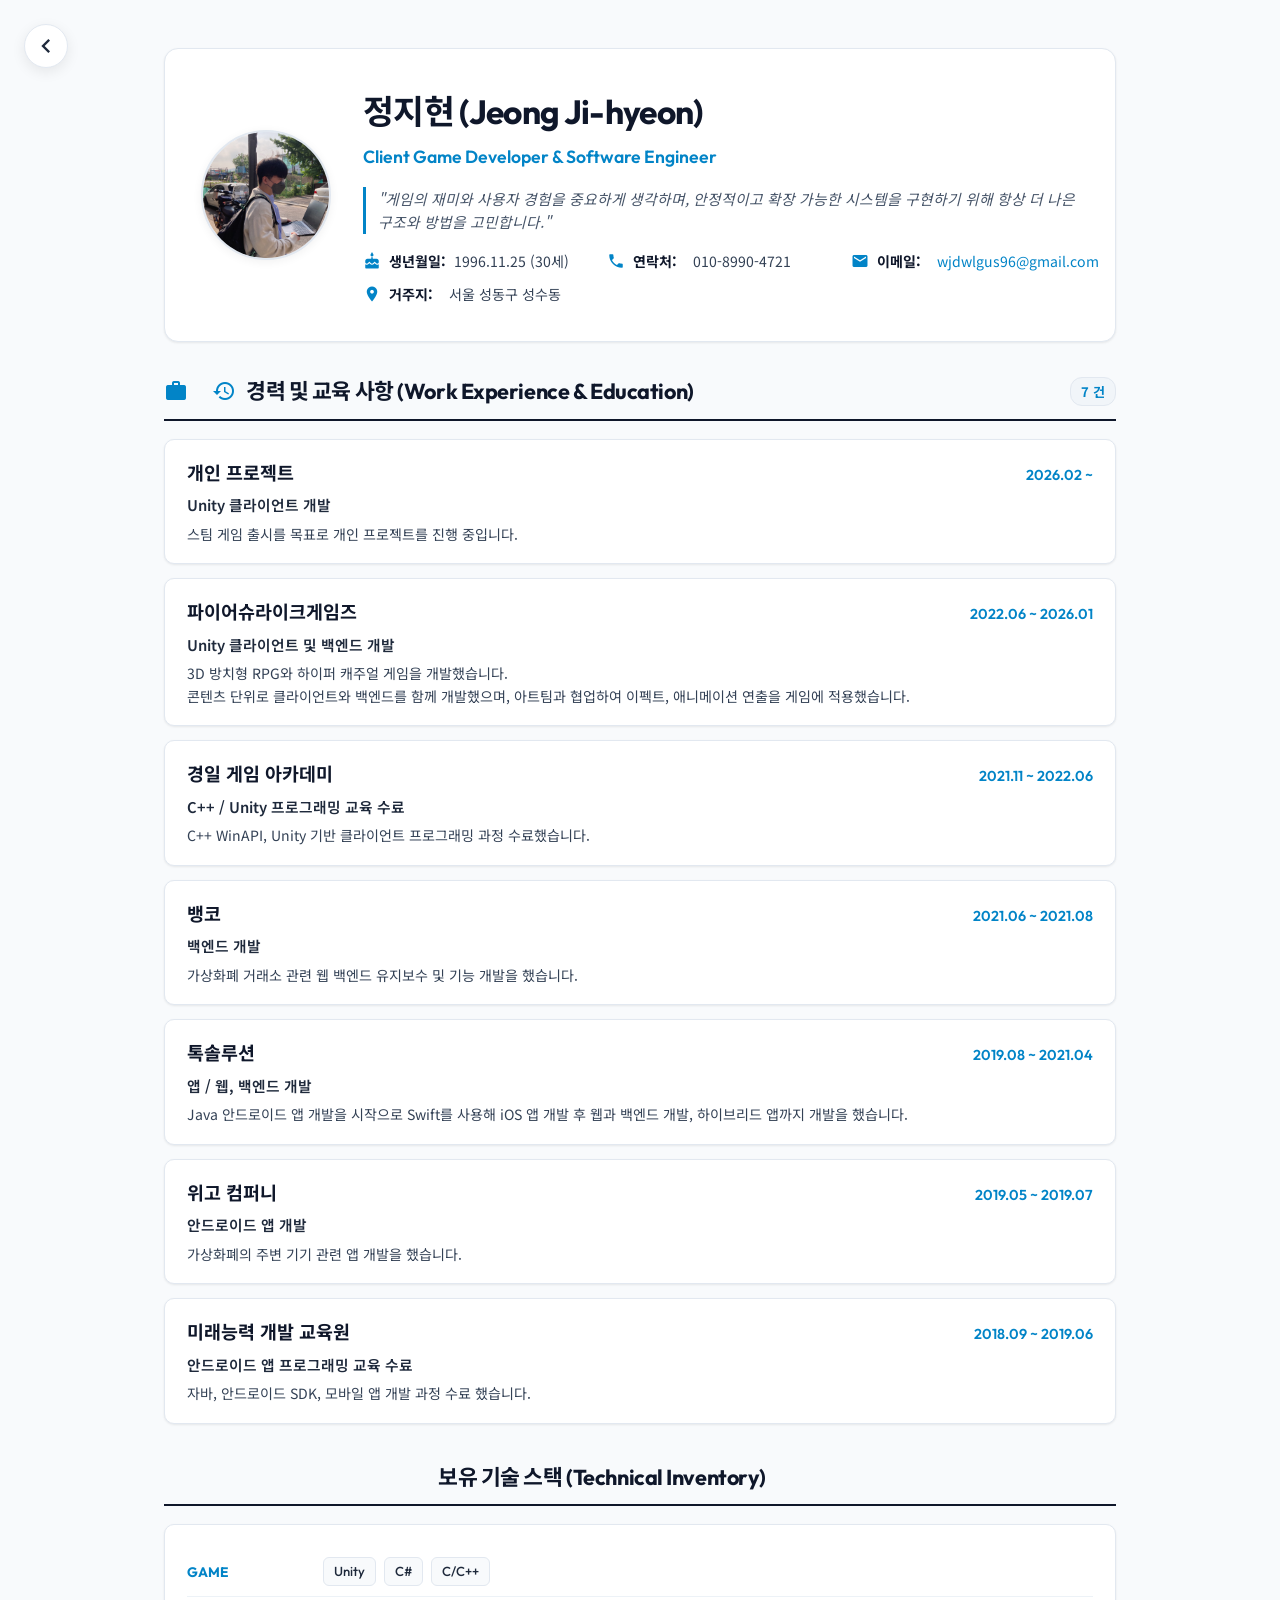
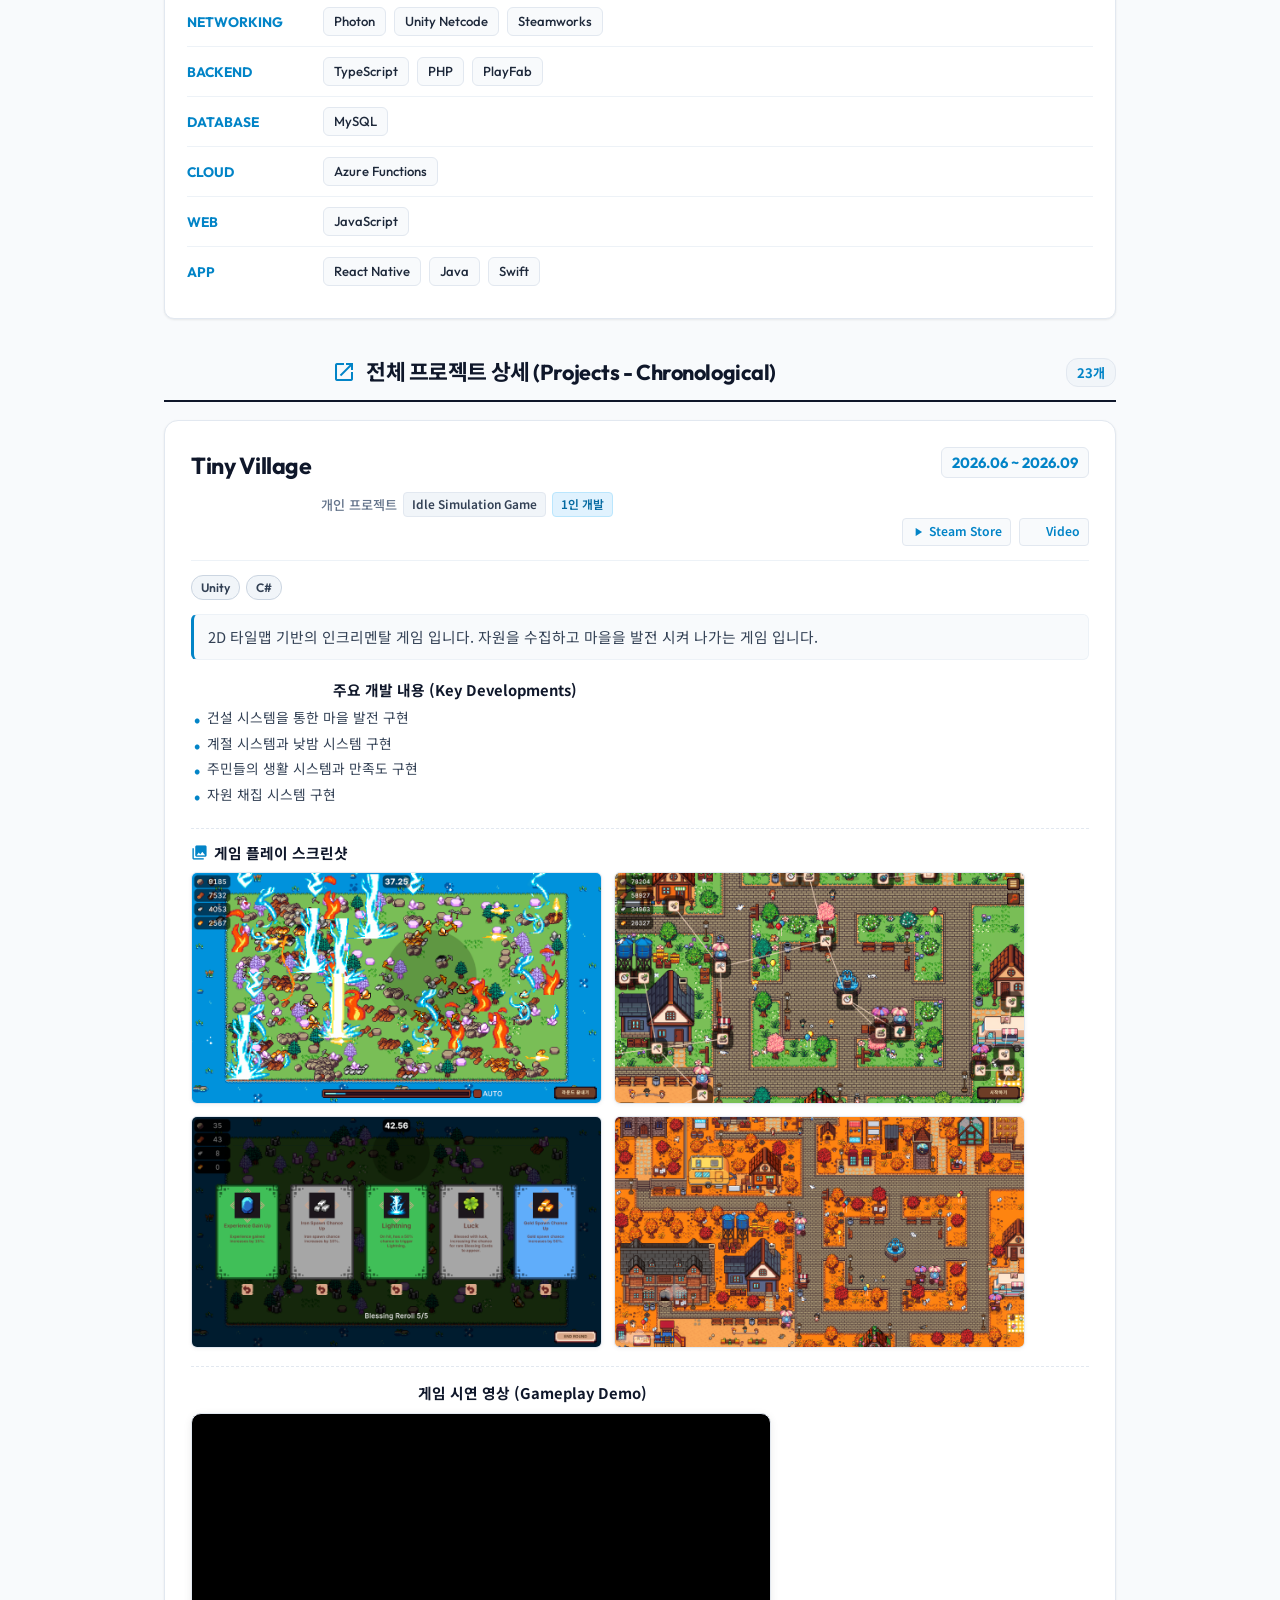
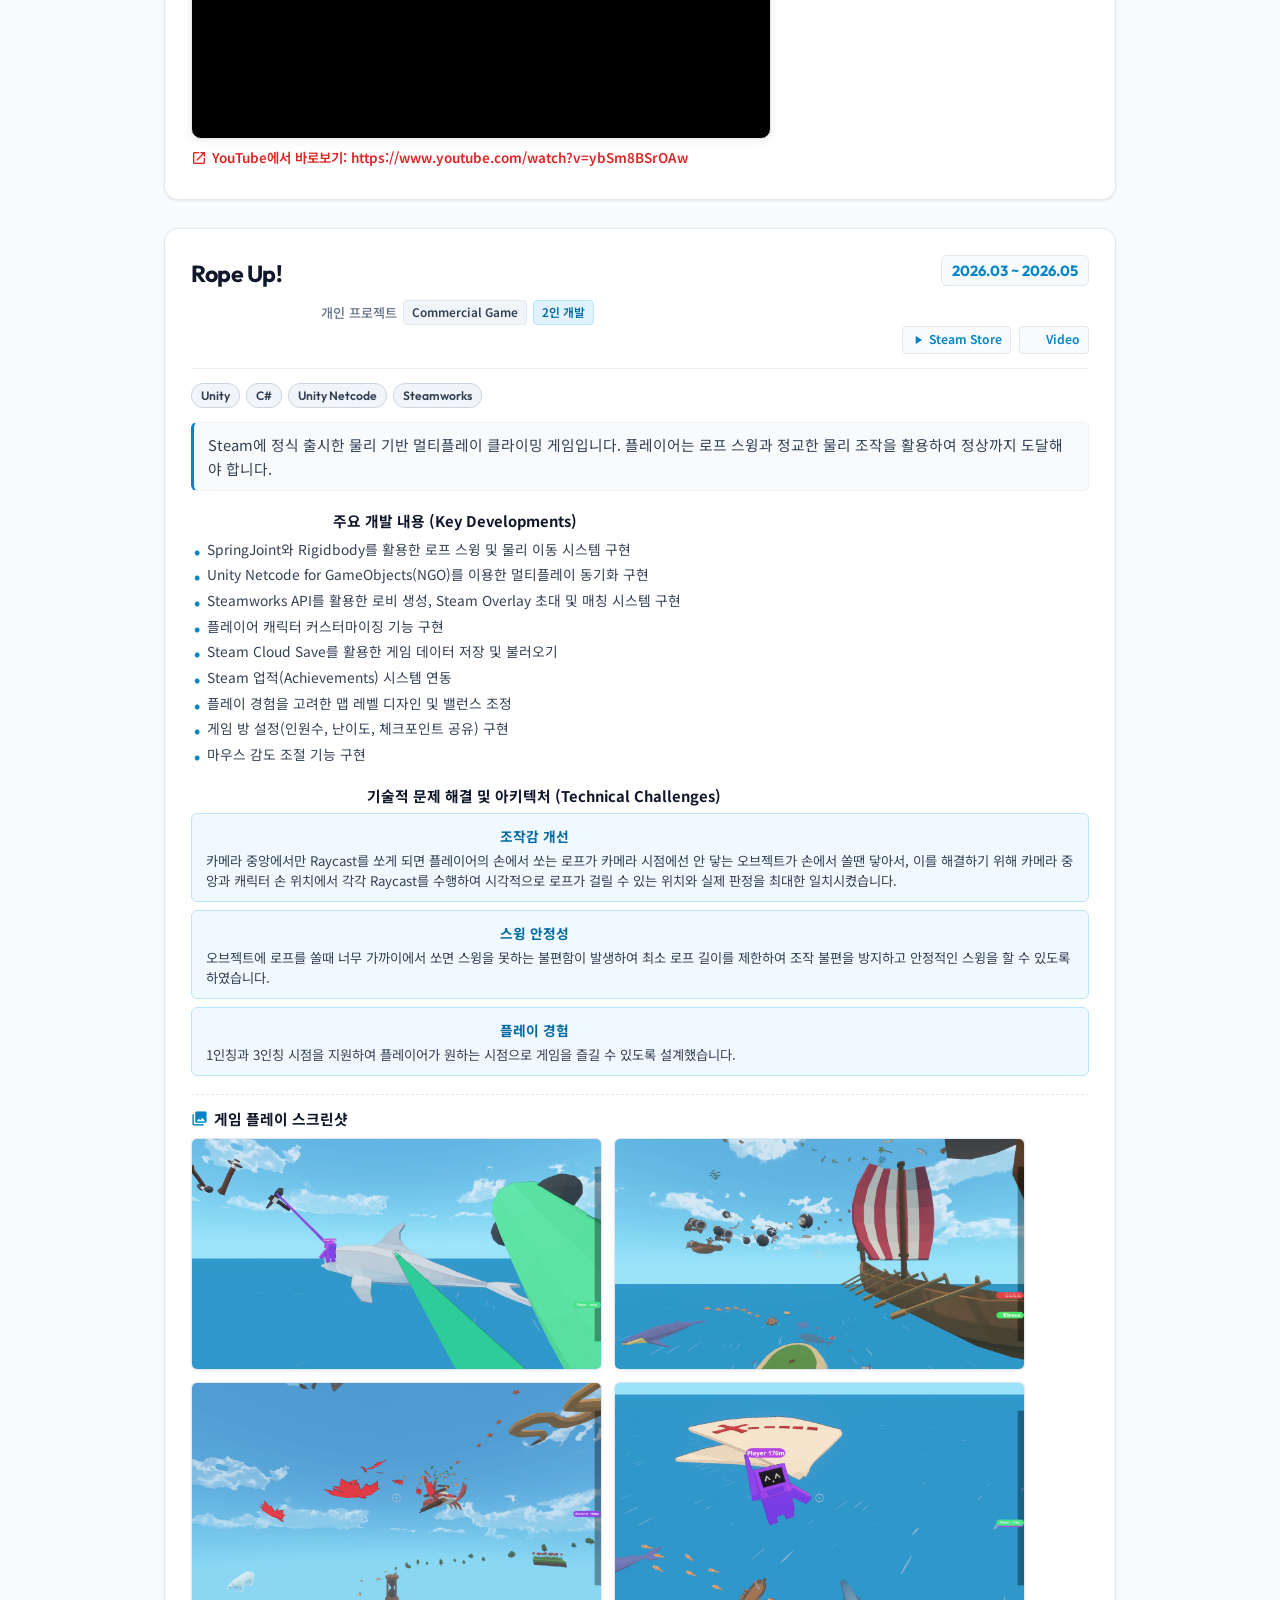
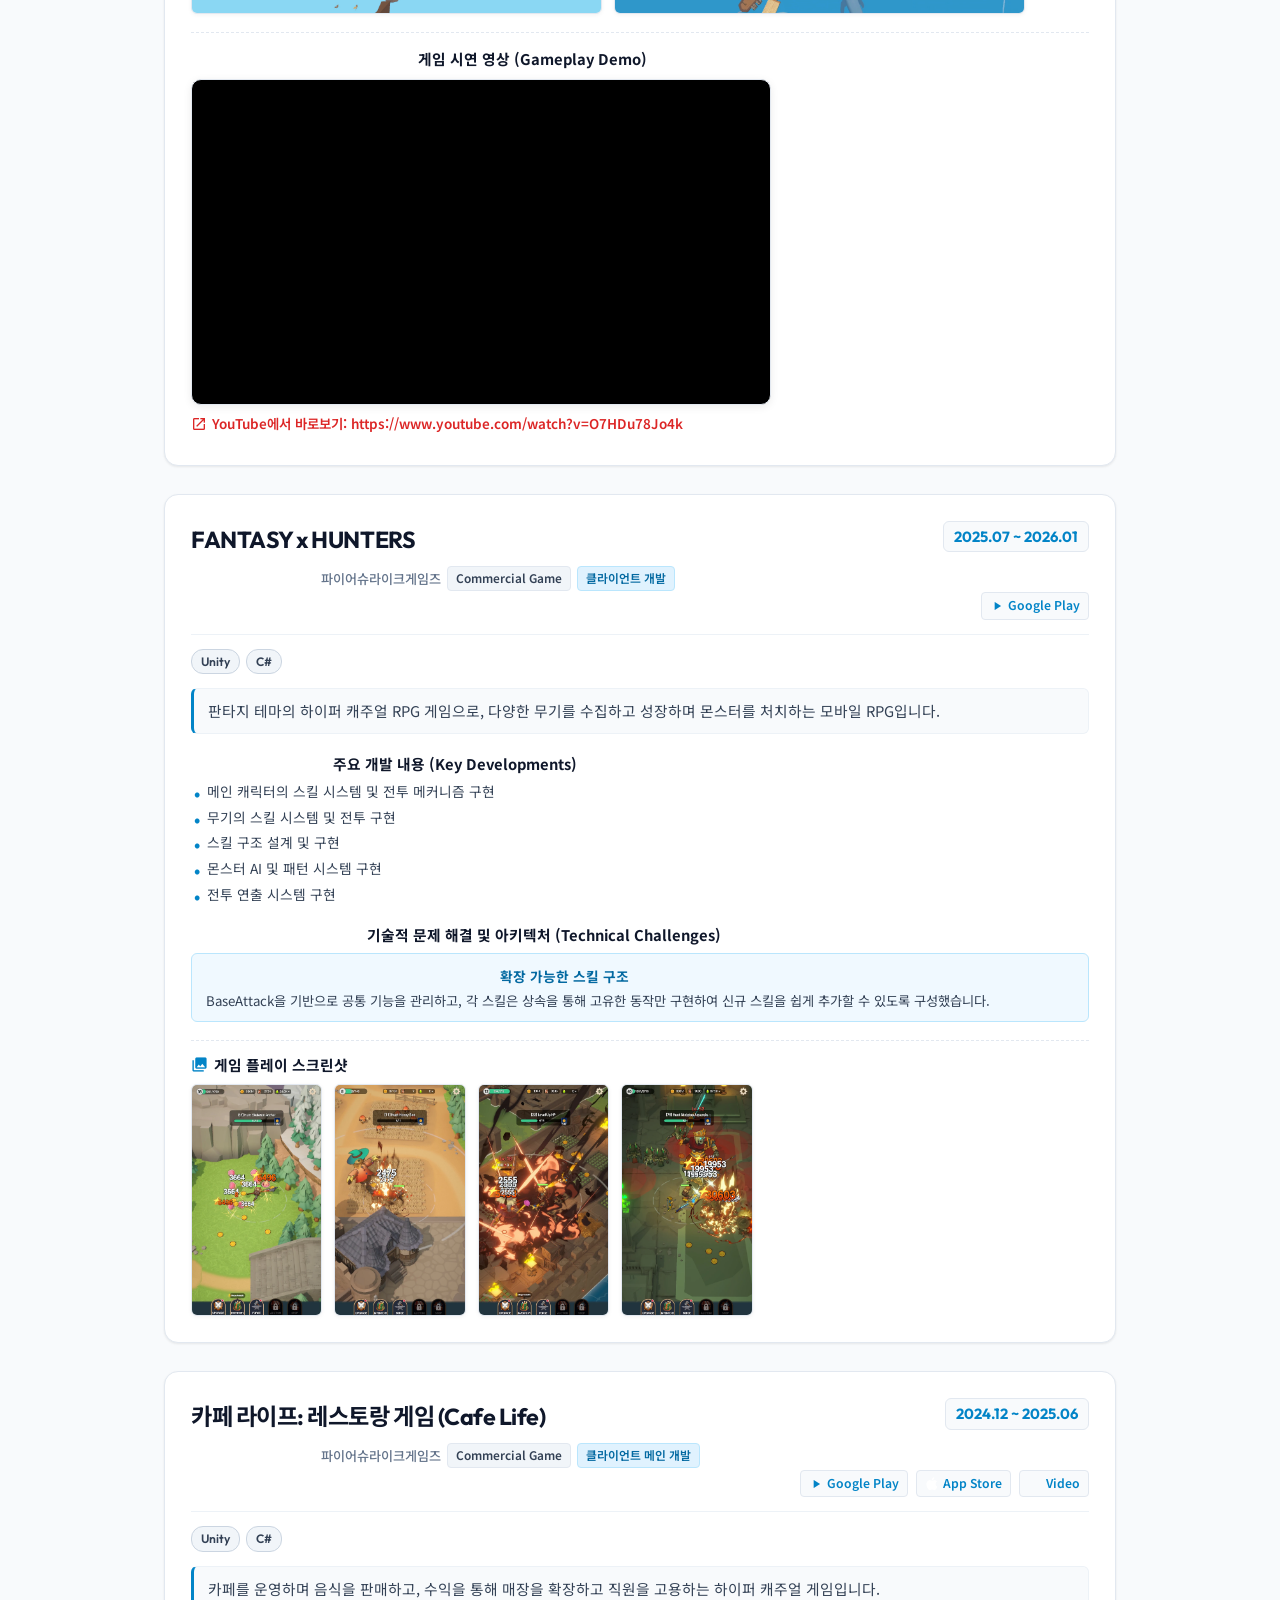
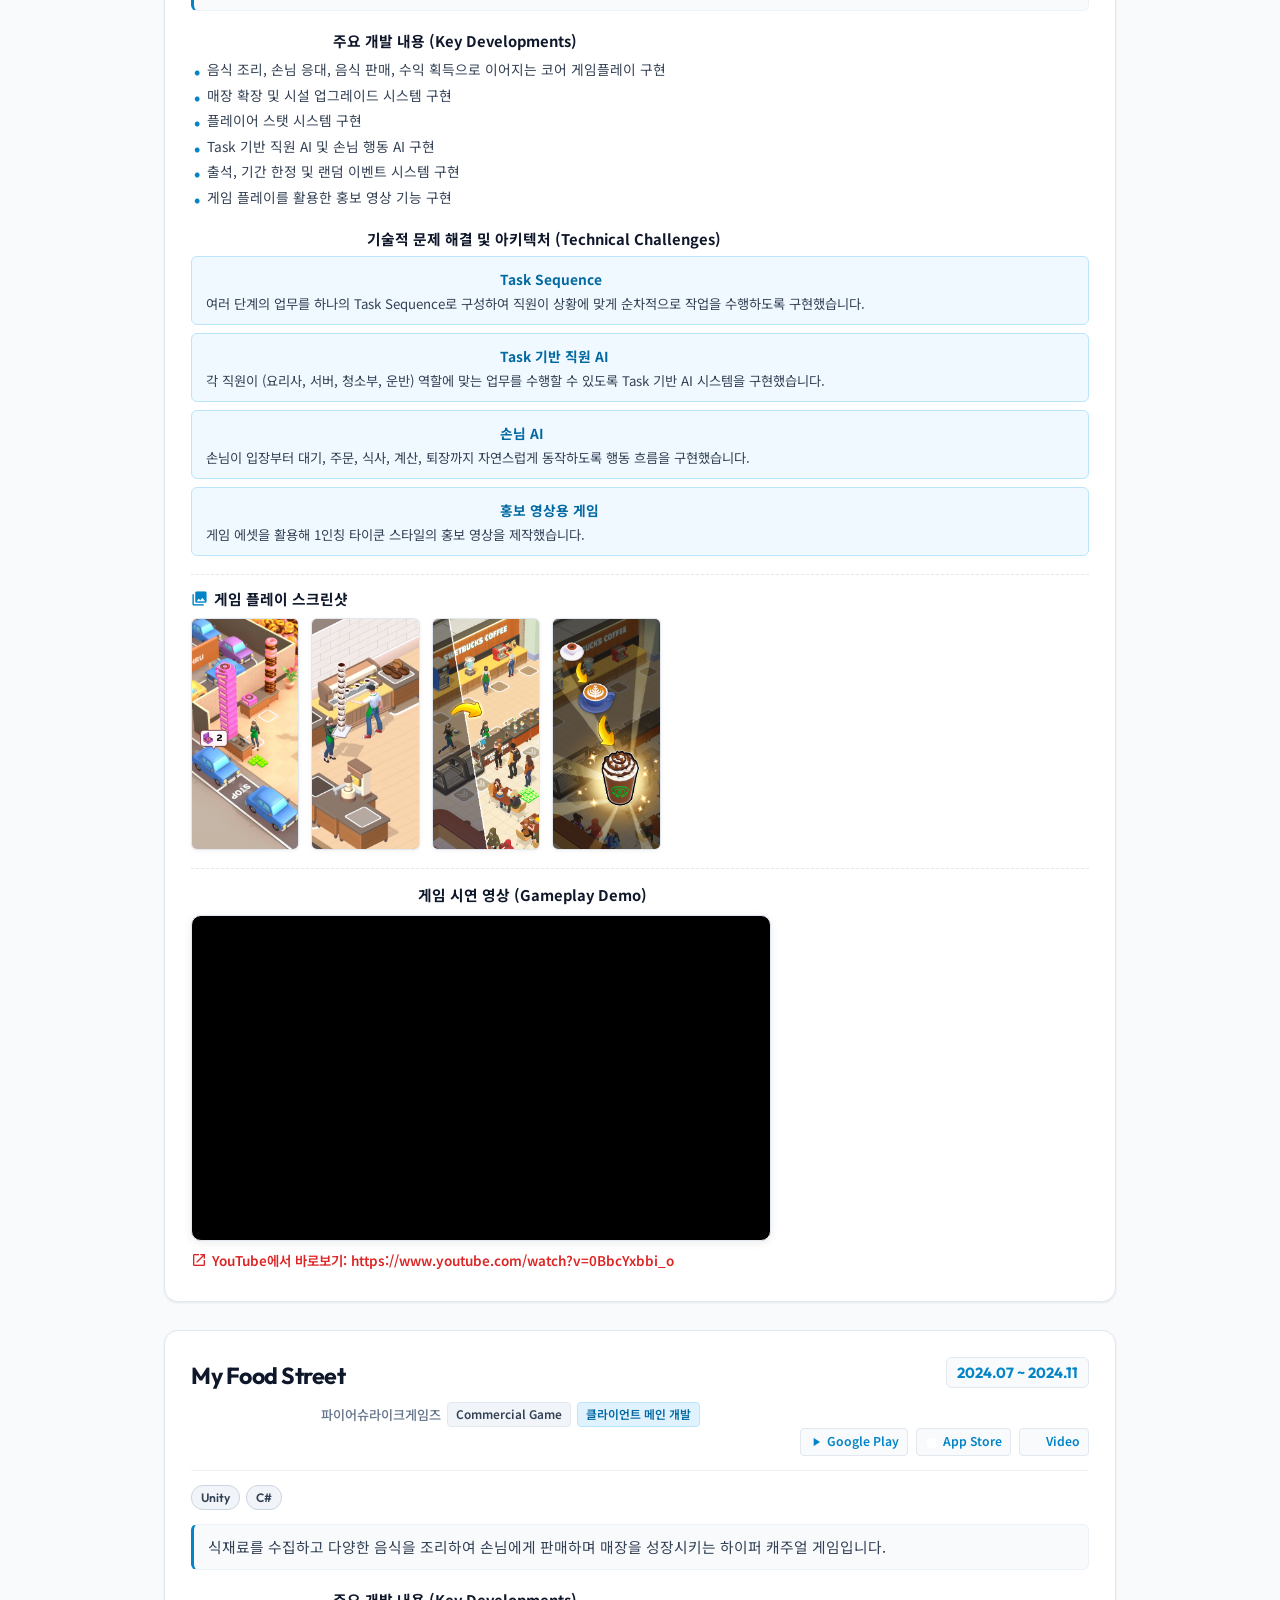
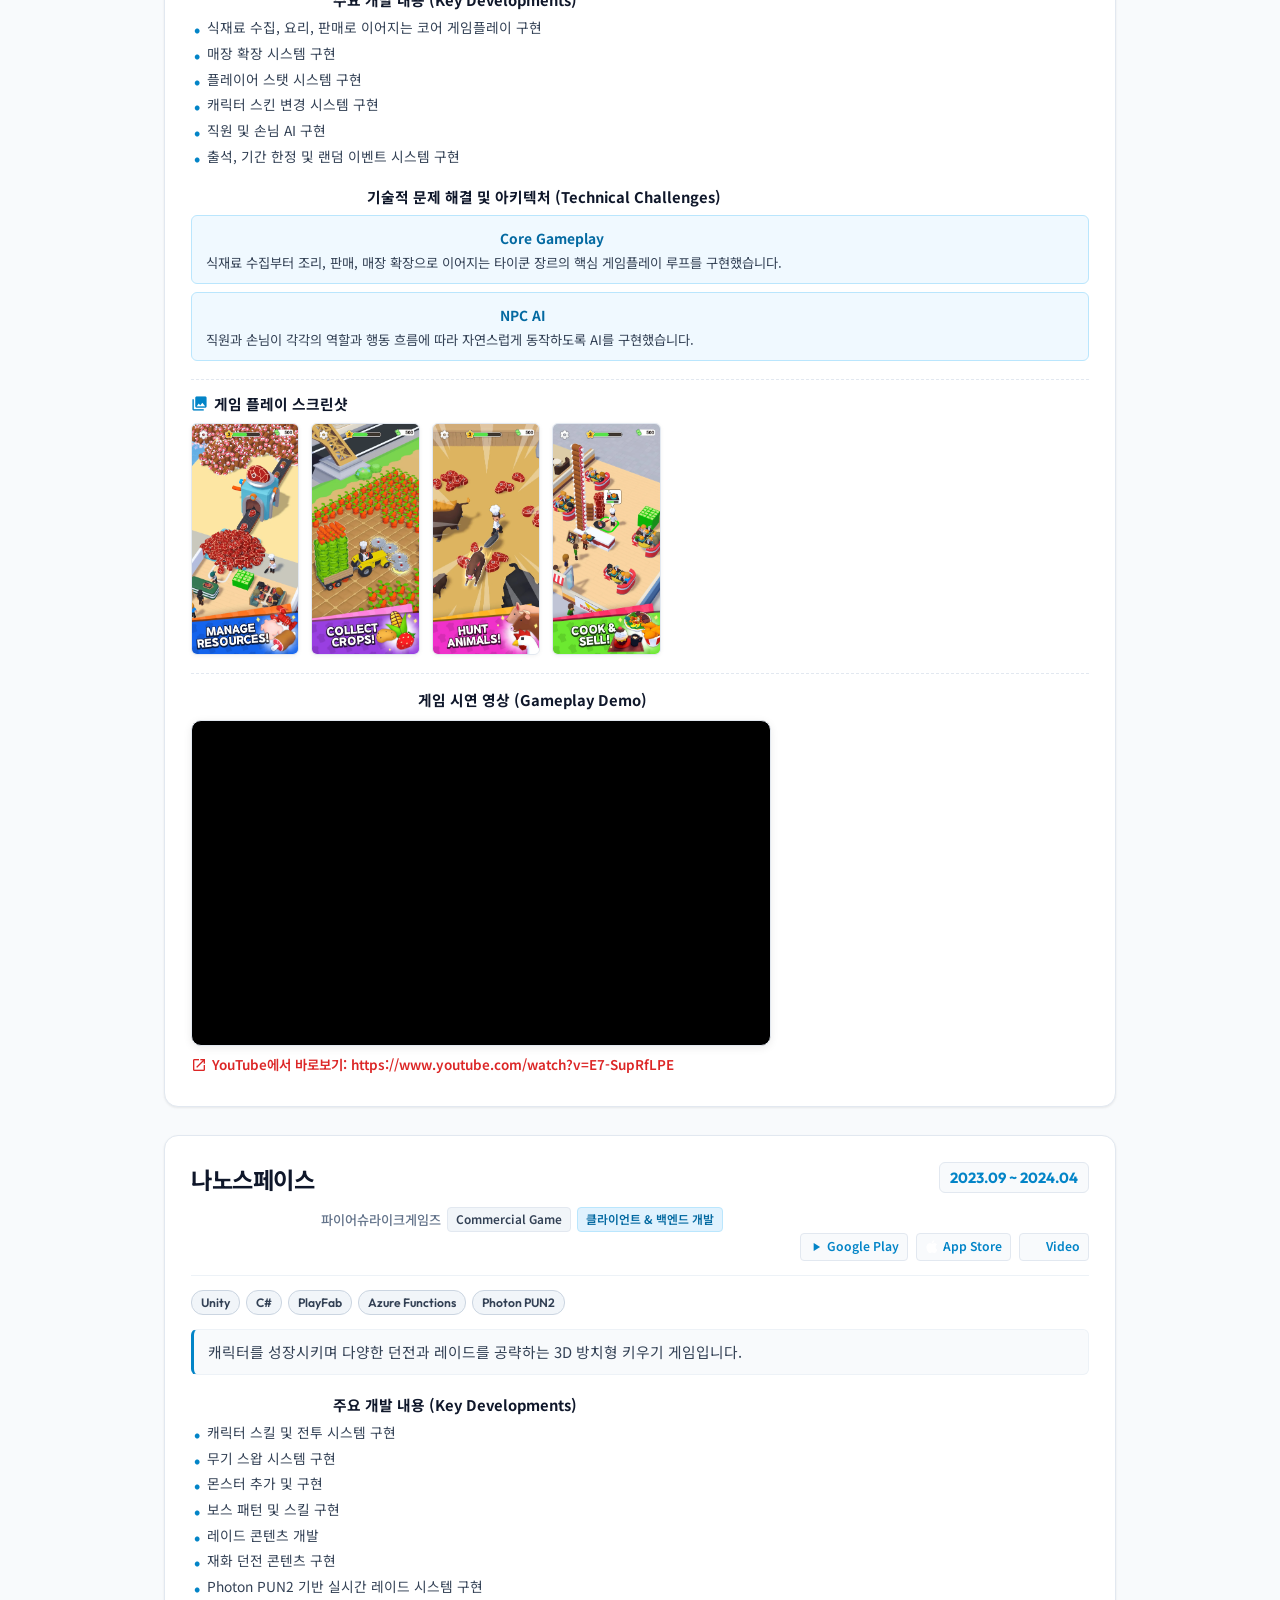
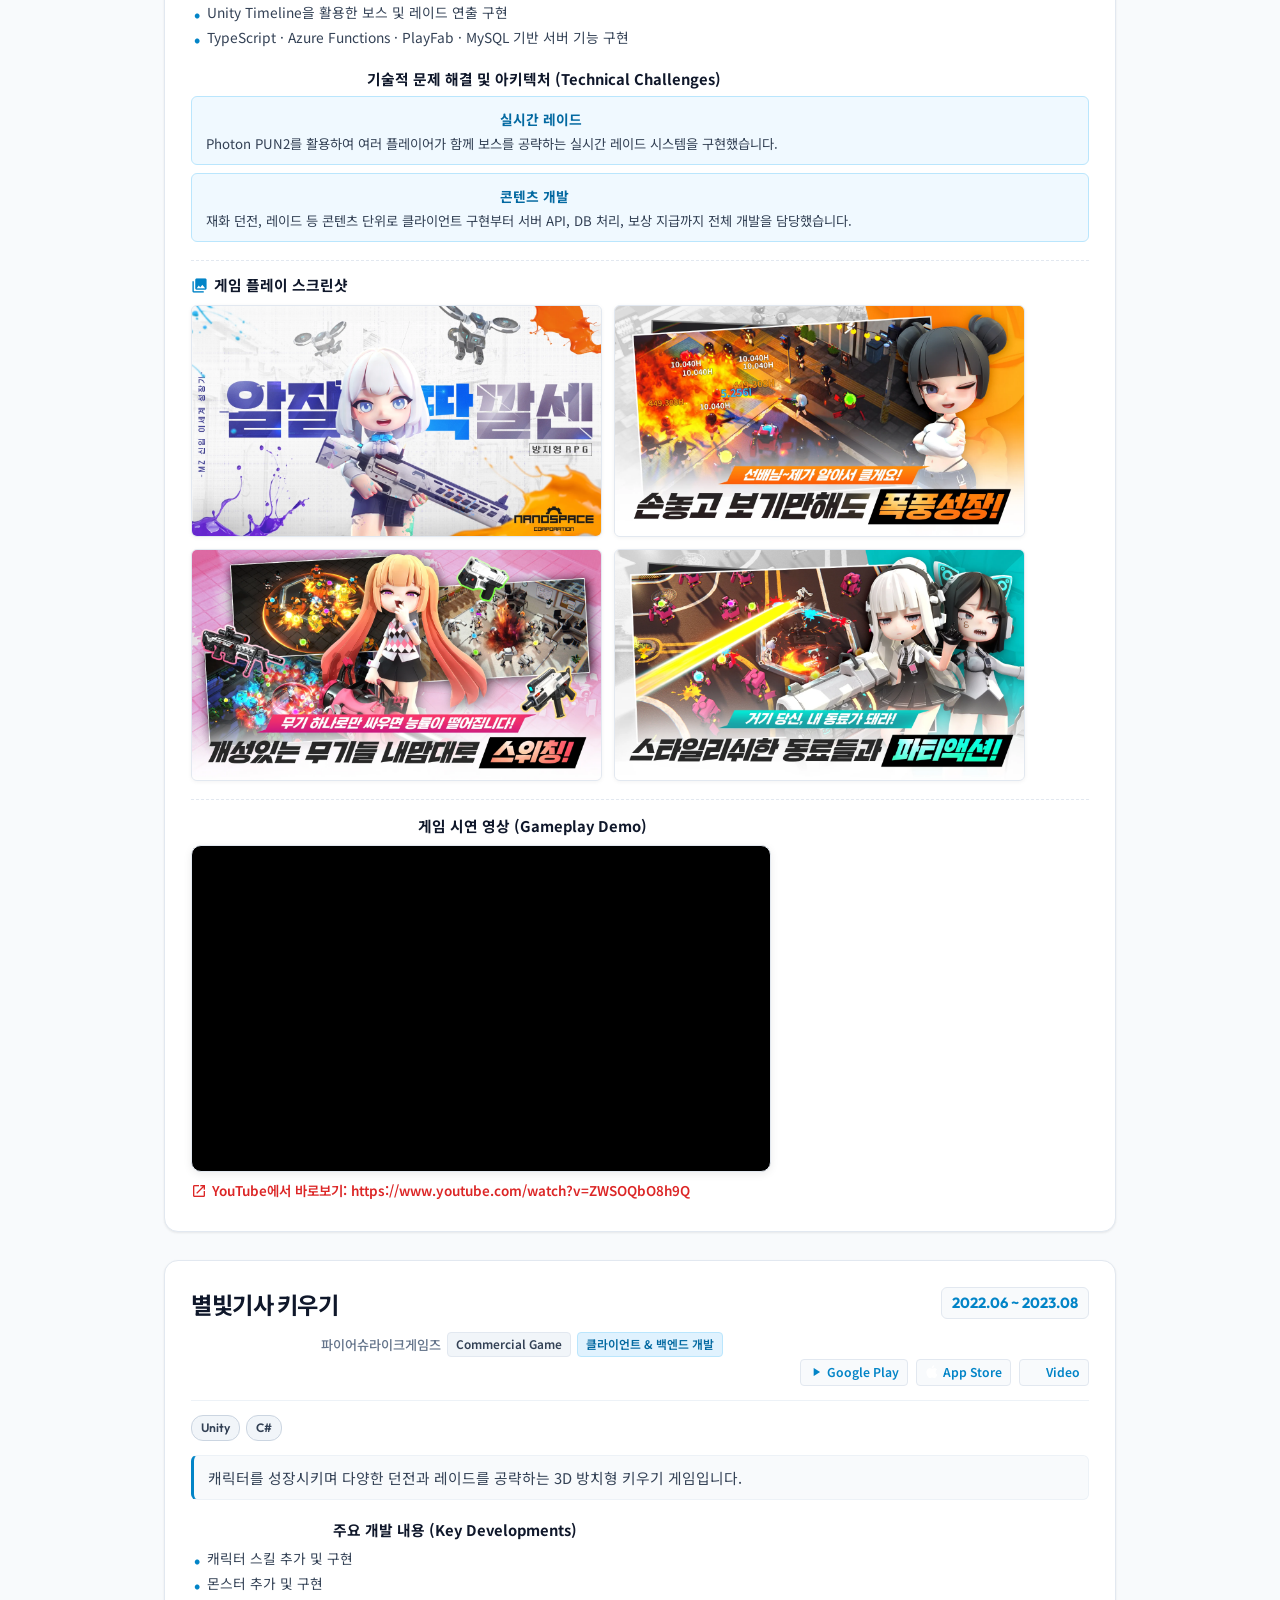
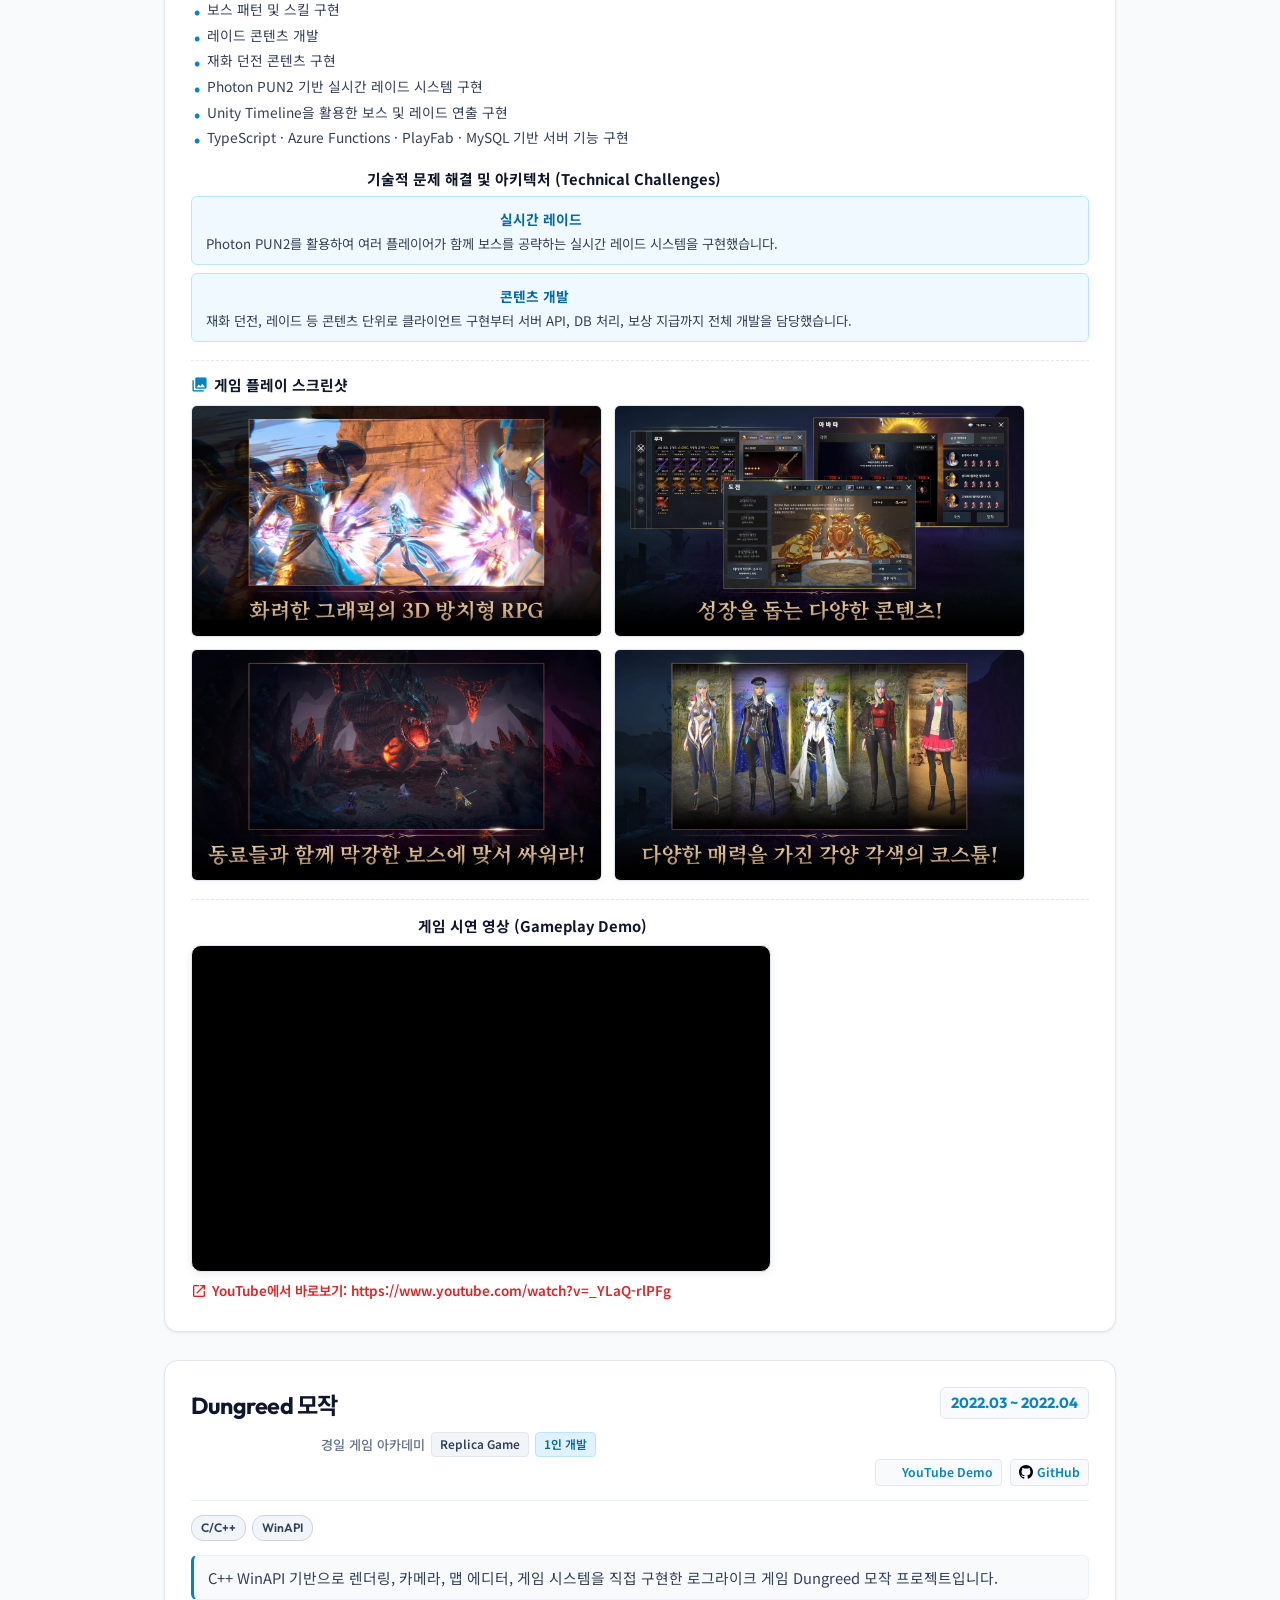
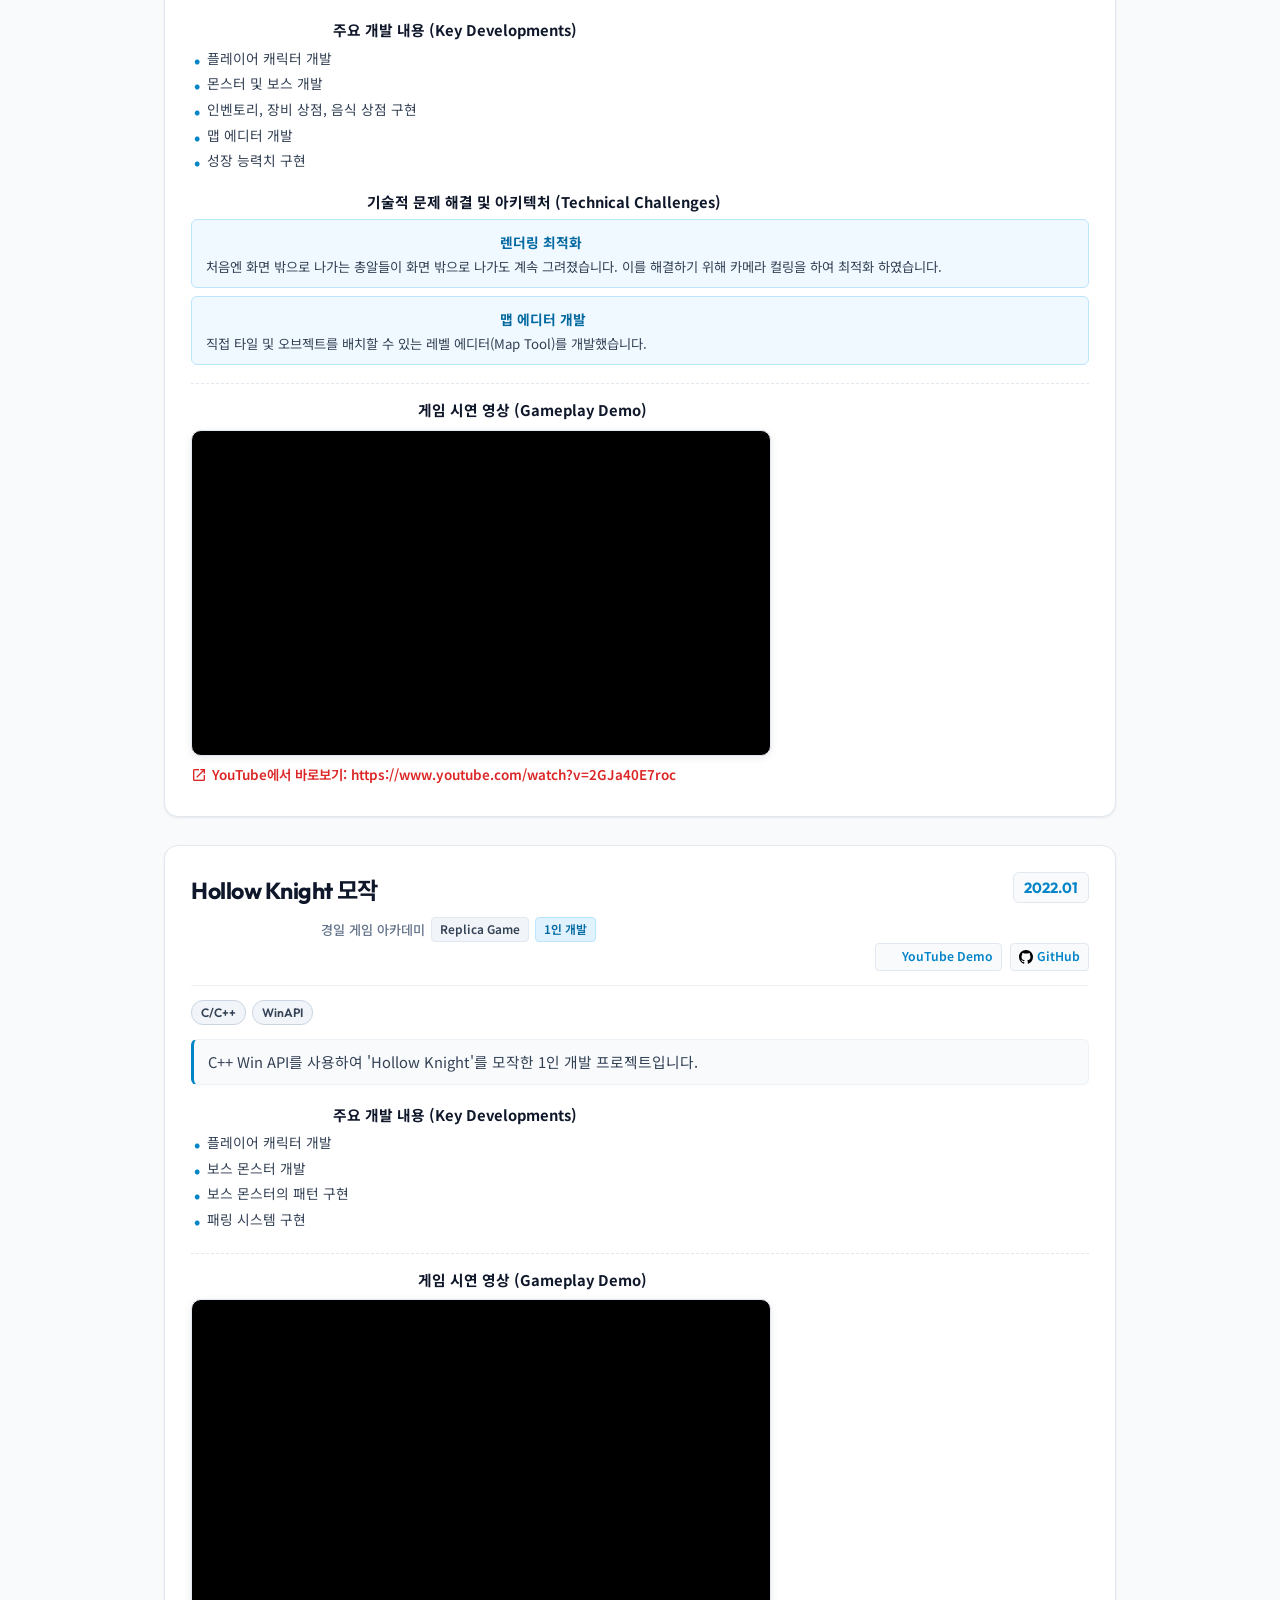
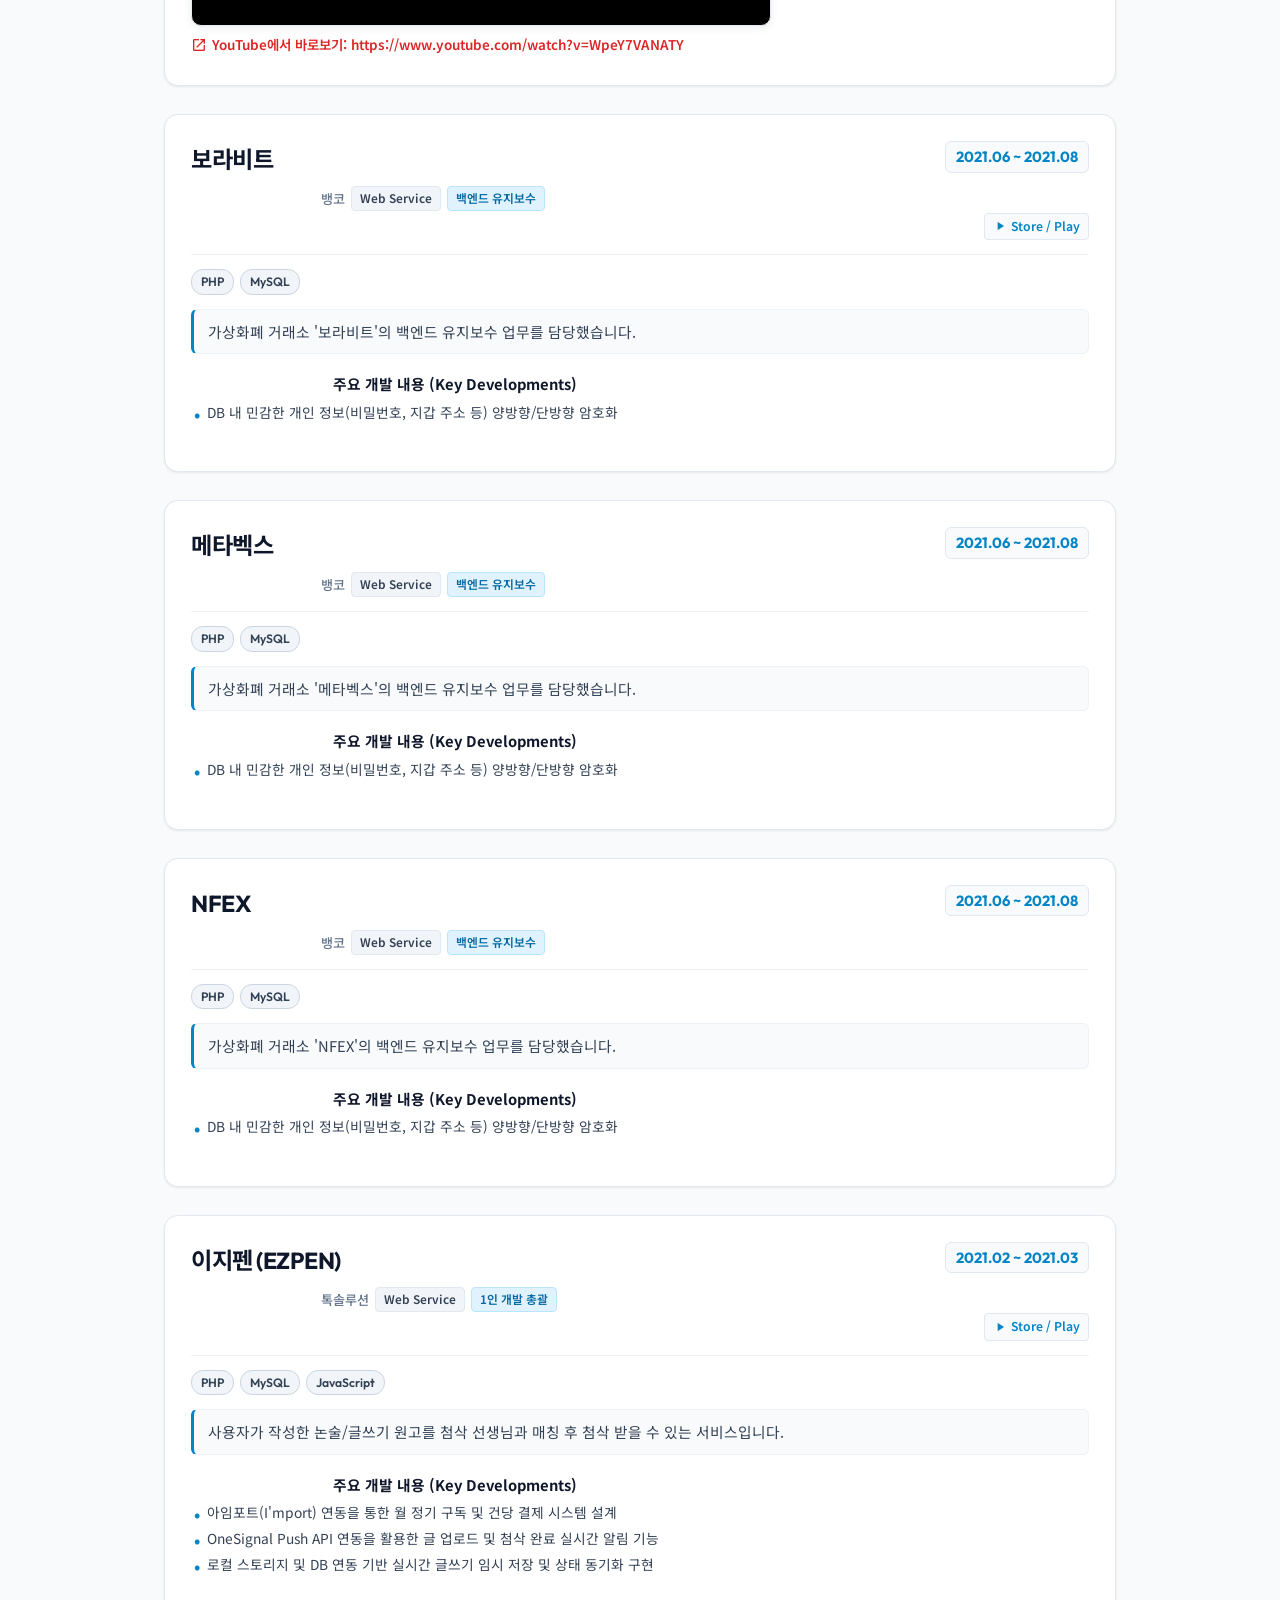
==== print.html @ ed618754 "feat: add print-ready view with dedicated styling, data structure, and layout support" ====
<!DOCTYPE html>
<html lang="ko">

<head>
    <meta charset="UTF-8">
    <meta name="viewport" content="width=device-width, initial-scale=1.0">
    <title>정지현 포트폴리오 - 전체 상세 & PDF 인쇄</title>
    <meta name="description" content="클라이언트 게임 개발자 정지현의 전체 프로젝트 상세 및 PDF 인쇄용 원페이지 포트폴리오입니다.">

    <!-- Google Fonts -->
    <link rel="preconnect" href="https://fonts.googleapis.com">
    <link rel="preconnect" href="https://fonts.gstatic.com" crossorigin>
    <link
        href="https://fonts.googleapis.com/css2?family=Noto+Sans+KR:wght@300;400;500;700&family=Outfit:wght@300;400;600;700;800&display=swap"
        rel="stylesheet">
    <link rel="stylesheet" href="https://fonts.googleapis.com/icon?family=Material+Icons">

    <!-- Styles -->
    <link rel="stylesheet" href="css/print-view.css">
    <link rel="shortcut icon" href="favicon.ico">

    <!-- Scripts -->
    <script src="js/jquery.min.js"></script>
    <script src="js/projects_data.js"></script>
    <script src="js/print_view.js"></script>
</head>

<body>
    <!-- Steam 모드로 돌아가는 뒤로가기 버튼 (<) (Web Only - Hidden on Print) -->
    <a href="index.html" class="btn-back-steam no-print" title="Steam 모드로 돌아가기" aria-label="Steam 모드로 돌아가기">
        <i class="material-icons">chevron_left</i>
    </a>

    <!-- Main Portfolio Document Container -->
    <main class="portfolio-document">

        <!-- 1. Profile Section -->
        <header class="profile-section" id="profile">
            <div class="profile-avatar-wrapper">
                <img src="assets/images/jjh2.jpg" alt="정지현 프로필 사진" class="profile-avatar-img" id="profile-avatar">
            </div>

            <div class="profile-main-info">
                <div class="profile-header-top">
                    <div class="profile-title-group">
                        <h1 id="profile-name">정지현 (Jeong Ji-hyeon)</h1>
                        <p class="profile-title-role">Client Game Developer & Software Engineer</p>
                    </div>

                    <!-- Web Portfolio Link Badge (Print / PDF Only) -->
                    <a href="https://elpoco.github.io/Portfolio/" target="_blank"
                        class="print-portfolio-badge print-only" id="profile-web-badge" title="웹 포트폴리오 바로가기">
                        <div class="badge-icon">
                            <i class="material-icons">language</i>
                        </div>
                        <div class="badge-content">
                            <span class="badge-sub">웹 포트폴리오</span>
                            <span class="badge-url" id="profile-web-url">https://elpoco.github.io/Portfolio/</span>
                        </div>
                        <i class="material-icons badge-arrow">open_in_new</i>
                    </a>
                </div>

                <p class="profile-quote">
                    "게임의 재미와 사용자 경험을 중요하게 생각하며, 안정적이고 확장 가능한 시스템을 구현하기 위해 항상 더 나은 구조와 방법을 고민합니다."
                </p>

                <div class="profile-contact-grid">
                    <div class="contact-item">
                        <i class="material-icons">cake</i>
                        <strong>생년월일:</strong> <span id="profile-birth-age">1996.11.25</span>
                    </div>
                    <div class="contact-item">
                        <i class="material-icons">phone</i>
                        <strong>연락처:</strong> <span id="profile-phone">010-8990-4721</span>
                    </div>
                    <div class="contact-item">
                        <i class="material-icons">email</i>
                        <strong>이메일:</strong> <a href="mailto:wjdwlgus96@gmail.com"
                            id="profile-email">wjdwlgus96@gmail.com</a>
                    </div>
                    <div class="contact-item">
                        <i class="material-icons">place</i>
                        <strong>거주지:</strong> <span id="profile-address">서울 성동구 성수동</span>
                    </div>
                    <!-- <div class="contact-item">
                        <i class="material-icons">code</i>
                        <strong>GitHub:</strong> <a href="https://github.com/Elpoco" target="_blank"
                            id="profile-github">github.com/Elpoco</a>
                    </div> -->
                    <!-- <div class="contact-item" id="profile-blog-item">
                        <i class="material-icons">rss_feed</i>
                        <strong>Blog:</strong> <a href="https://elpoco.tistory.com" target="_blank"
                            id="profile-blog">elpoco.tistory.com</a>
                    </div> -->
                </div>
            </div>
        </header>

        <!-- 2. Experience & Education Section -->
        <section class="section-container" id="experience">
            <div class="section-header">
                <h2 class="section-title">
                    <i class="material-icons">work_history</i>
                    경력 및 교육 사항 (Work Experience & Education)
                </h2>
                <span class="section-count-badge" id="exp-count-badge"></span>
            </div>

            <div class="experience-timeline" id="experience-timeline-container">
                <!-- Rendered dynamically by JS -->
            </div>
        </section>

        <!-- 3. Technical Skills Section -->
        <section class="section-container" id="skills">
            <div class="section-header">
                <h2 class="section-title">
                    <i class="material-icons">inventory_2</i>
                    보유 기술 스택 (Technical Inventory)
                </h2>
            </div>

            <div class="skills-container" id="skills-inventory-container">
                <!-- Rendered dynamically by JS -->
            </div>
        </section>

        <!-- 4. Projects Section (Chronological: Newest to Oldest) -->
        <section class="section-container" id="projects">
            <div class="section-header">
                <h2 class="section-title">
                    <i class="material-icons">rocket_launch</i>
                    전체 프로젝트 상세 (Projects - Chronological)
                </h2>
                <span class="section-count-badge" id="projects-total-count"></span>
            </div>

            <div class="projects-chronological-list" id="projects-chronological-container">
                <!-- Rendered dynamically by JS (Sorted chronologically newest first) -->
            </div>
        </section>

        <!-- Footer -->
        <footer class="print-footer">
            <p>© <span id="current-year">2026</span> Jeong Ji-hyeon. All rights reserved. | Game Client Developer
                Portfolio</p>
        </footer>

    </main>

    <script>
        document.getElementById("current-year").textContent = new Date().getFullYear();
    </script>
</body>

</html>
---- css/print-view.css ----
/* ==========================================================================
   Print & All-in-One Scroll Portfolio CSS
   - Default: Crisp, Clean Modern Light Mode (Paper & Web Unified)
   - Print / PDF: High-contrast A4 Document Optimization
   ========================================================================== */

:root {
    /* Clean Light Theme Tokens */
    --bg-primary: #f8fafc;
    --bg-secondary: #f1f5f9;
    --bg-card: #ffffff;
    --bg-badge: #f1f5f9;
    --border-color: #e2e8f0;
    --border-subtle: #edf2f7;
    
    --text-primary: #0f172a;
    --text-secondary: #334155;
    --text-muted: #64748b;
    --text-accent: #0284c7;
    
    --primary-blue: #0284c7;
    --primary-blue-hover: #0369a1;
    --accent-gold: #b45309;
    
    --card-shadow: 0 1px 3px rgba(0, 0, 0, 0.05), 0 1px 2px rgba(0, 0, 0, 0.03);
    --radius-sm: 6px;
    --radius-md: 10px;
    --radius-lg: 14px;
}

* {
    box-sizing: border-box;
    margin: 0;
    padding: 0;
}

html {
    scroll-behavior: smooth;
}

body {
    font-family: 'Noto Sans KR', -apple-system, BlinkMacSystemFont, 'Segoe UI', Roboto, sans-serif;
    background-color: var(--bg-primary);
    color: var(--text-primary);
    line-height: 1.6;
    -webkit-font-smoothing: antialiased;
    -moz-osx-font-smoothing: grayscale;
}

/* Typography */
h1, h2, h3, h4, .font-heading {
    font-family: 'Outfit', 'Noto Sans KR', sans-serif;
    font-weight: 700;
    letter-spacing: -0.02em;
}

a {
    color: var(--text-accent);
    text-decoration: none;
    transition: color 0.2s;
}

a:hover {
    color: var(--primary-blue-hover);
    text-decoration: underline;
}

/* ==========================================================================
   FLOATING BACK BUTTON (< to Steam Mode)
   ========================================================================== */
.btn-back-steam {
    position: fixed;
    top: 24px;
    left: 24px;
    width: 44px;
    height: 44px;
    background: #ffffff;
    border: 1px solid var(--border-color);
    border-radius: 50%;
    display: flex;
    align-items: center;
    justify-content: center;
    color: #1e293b;
    box-shadow: 0 4px 14px rgba(0, 0, 0, 0.08);
    cursor: pointer;
    z-index: 1000;
    transition: all 0.2s cubic-bezier(0.4, 0, 0.2, 1);
    text-decoration: none !important;
}

.btn-back-steam:hover {
    background: var(--primary-blue);
    color: #ffffff !important;
    border-color: var(--primary-blue);
    transform: scale(1.08);
    box-shadow: 0 6px 20px rgba(2, 132, 199, 0.25);
}

.btn-back-steam .material-icons {
    font-size: 28px;
    line-height: 1;
}

/* ==========================================================================
   DOCUMENT MAIN WRAPPER
   ========================================================================== */
.portfolio-document {
    max-width: 1000px;
    margin: 0 auto;
    padding: 48px 24px 80px 24px;
}

/* ==========================================================================
   PROFILE HEADER SECTION
   ========================================================================== */
.profile-section {
    background: var(--bg-card);
    border: 1px solid var(--border-color);
    border-radius: var(--radius-lg);
    padding: 36px;
    margin-bottom: 32px;
    box-shadow: var(--card-shadow);
    display: grid;
    grid-template-columns: auto 1fr;
    gap: 32px;
    align-items: center;
}

.profile-avatar-wrapper {
    position: relative;
    width: 130px;
    height: 130px;
    border-radius: 50%;
    overflow: hidden;
    border: 2px solid var(--border-color);
    background: var(--bg-secondary);
    box-shadow: 0 2px 10px rgba(0, 0, 0, 0.06);
}

.profile-avatar-img {
    width: 100%;
    height: 100%;
    object-fit: cover;
}

.profile-header-top {
    display: flex;
    justify-content: space-between;
    align-items: flex-start;
    gap: 16px;
    margin-bottom: 4px;
}

.profile-title-group {
    flex: 1;
}

.profile-main-info h1 {
    font-size: 2.1rem;
    color: var(--text-primary);
    margin-bottom: 4px;
}

.profile-main-info .profile-title-role {
    font-family: 'Outfit', sans-serif;
    font-size: 1.1rem;
    font-weight: 600;
    color: var(--text-accent);
    margin-bottom: 12px;
}

/* Print Portfolio Link Badge */
.print-portfolio-badge {
    display: flex;
    align-items: center;
    gap: 10px;
    padding: 8px 14px;
    background: #f0f9ff;
    border: 1px solid #bae6fd;
    border-radius: var(--radius-md);
    color: var(--primary-blue);
    text-decoration: none !important;
    transition: all 0.2s ease;
    flex-shrink: 0;
}

.print-portfolio-badge:hover {
    background: #e0f2fe;
    border-color: var(--primary-blue);
    color: var(--primary-blue-hover);
}

.print-portfolio-badge .badge-icon {
    display: flex;
    align-items: center;
    justify-content: center;
    width: 34px;
    height: 34px;
    background: var(--primary-blue);
    color: #ffffff;
    border-radius: var(--radius-sm);
    flex-shrink: 0;
}

.print-portfolio-badge .badge-icon .material-icons {
    font-size: 20px;
}

.print-portfolio-badge .badge-content {
    display: flex;
    flex-direction: column;
    line-height: 1.25;
    text-align: left;
}

.print-portfolio-badge .badge-sub {
    font-size: 0.75rem;
    font-weight: 700;
    color: var(--primary-blue);
    letter-spacing: -0.01em;
}

.print-portfolio-badge .badge-url {
    font-size: 0.85rem;
    font-weight: 600;
    color: #0c4a6e;
    font-family: 'Outfit', -apple-system, sans-serif;
    text-decoration: underline;
}

.print-portfolio-badge .badge-arrow {
    font-size: 18px;
    color: var(--primary-blue);
    flex-shrink: 0;
}

/* Hidden on Screen by Default (Print/PDF Only) */
.print-only {
    display: none !important;
}

.profile-quote {
    font-size: 0.92rem;
    color: #475569;
    line-height: 1.6;
    margin-bottom: 16px;
    padding-left: 12px;
    border-left: 3px solid var(--primary-blue);
    font-style: italic;
}

.profile-contact-grid {
    display: grid;
    grid-template-columns: repeat(auto-fit, minmax(200px, 1fr));
    gap: 10px 16px;
    font-size: 0.88rem;
}

.contact-item {
    display: flex;
    align-items: center;
    gap: 8px;
    color: var(--text-secondary);
}

.contact-item strong {
    color: var(--text-primary);
    min-width: 52px;
}

.contact-item .material-icons {
    font-size: 18px;
    color: var(--text-accent);
}

/* ==========================================================================
   COMMON SECTION TITLES
   ========================================================================== */
.section-container {
    margin-bottom: 36px;
}

.section-header {
    display: flex;
    align-items: center;
    justify-content: space-between;
    padding-bottom: 10px;
    margin-bottom: 18px;
    border-bottom: 2px solid var(--text-primary);
}

.section-title {
    font-size: 1.35rem;
    color: var(--text-primary);
    display: flex;
    align-items: center;
    gap: 10px;
}

.section-title .material-icons {
    color: var(--text-accent);
    font-size: 24px;
}

.section-count-badge {
    background: var(--bg-badge);
    color: var(--text-accent);
    font-size: 0.82rem;
    font-weight: 700;
    padding: 3px 10px;
    border-radius: 12px;
    border: 1px solid var(--border-color);
}

/* ==========================================================================
   WORK EXPERIENCE & EDUCATION
   ========================================================================== */
.experience-timeline {
    display: flex;
    flex-direction: column;
    gap: 14px;
}

.experience-card {
    background: var(--bg-card);
    border: 1px solid var(--border-color);
    border-radius: var(--radius-md);
    padding: 18px 22px;
    box-shadow: var(--card-shadow);
}

.exp-header {
    display: flex;
    justify-content: space-between;
    align-items: baseline;
    flex-wrap: wrap;
    gap: 8px;
    margin-bottom: 6px;
}

.exp-company-name {
    font-size: 1.15rem;
    font-weight: 700;
    color: var(--text-primary);
    display: flex;
    align-items: center;
    gap: 8px;
}

.exp-period {
    font-family: 'Outfit', sans-serif;
    font-size: 0.9rem;
    font-weight: 600;
    color: var(--text-accent);
}

.exp-role {
    font-weight: 600;
    font-size: 0.92rem;
    color: #1e293b;
    margin-bottom: 6px;
}

.exp-desc {
    font-size: 0.88rem;
    color: var(--text-secondary);
    white-space: pre-line;
    line-height: 1.6;
}

/* ==========================================================================
   SKILLS INVENTORY
   ========================================================================== */
.skills-container {
    background: var(--bg-card);
    border: 1px solid var(--border-color);
    border-radius: var(--radius-md);
    padding: 22px;
    box-shadow: var(--card-shadow);
}

.skills-category-group {
    display: grid;
    grid-template-columns: 120px 1fr;
    gap: 16px;
    padding: 10px 0;
    border-bottom: 1px solid var(--border-subtle);
    align-items: center;
}

.skills-category-group:last-child {
    border-bottom: none;
}

.skills-cat-name {
    font-family: 'Outfit', sans-serif;
    font-weight: 700;
    font-size: 0.86rem;
    color: var(--text-accent);
    text-transform: uppercase;
}

.skills-tags-wrap {
    display: flex;
    flex-wrap: wrap;
    gap: 8px;
}

.skill-tag {
    background: #f8fafc;
    color: #1e293b;
    border: 1px solid var(--border-color);
    padding: 3px 10px;
    border-radius: 6px;
    font-size: 0.82rem;
    font-weight: 500;
    font-family: 'Outfit', 'Noto Sans KR', sans-serif;
}

/* ==========================================================================
   PROJECTS SECTION (CHRONOLOGICAL)
   ========================================================================== */
.projects-chronological-list {
    display: flex;
    flex-direction: column;
    gap: 28px;
}

.project-item-card {
    background: var(--bg-card);
    border: 1px solid var(--border-color);
    border-radius: var(--radius-lg);
    padding: 26px;
    box-shadow: var(--card-shadow);
    page-break-inside: avoid;
    break-inside: avoid;
}

/* Project Header */
.proj-card-header {
    display: flex;
    justify-content: space-between;
    align-items: flex-start;
    flex-wrap: wrap;
    gap: 12px;
    margin-bottom: 14px;
    padding-bottom: 14px;
    border-bottom: 1px solid var(--border-subtle);
}

.proj-title-group {
    display: flex;
    flex-direction: column;
    gap: 4px;
}

.proj-main-title {
    font-size: 1.45rem;
    color: var(--text-primary);
    display: flex;
    align-items: center;
    gap: 10px;
    flex-wrap: wrap;
}

.proj-company-context {
    font-size: 0.82rem;
    color: var(--text-muted);
    font-weight: 500;
}

.proj-tags-line {
    display: flex;
    align-items: center;
    gap: 6px;
    flex-wrap: wrap;
    margin-top: 4px;
}

.badge-proj-type {
    background: #f1f5f9;
    color: #334155;
    border: 1px solid var(--border-color);
    font-size: 0.74rem;
    font-weight: 600;
    padding: 2px 8px;
    border-radius: 4px;
}

.badge-proj-role {
    background: #e0f2fe;
    color: #0369a1;
    border: 1px solid #bae6fd;
    font-size: 0.74rem;
    font-weight: 600;
    padding: 2px 8px;
    border-radius: 4px;
}

.proj-meta-right {
    display: flex;
    flex-direction: column;
    align-items: flex-end;
    gap: 8px;
}

.proj-period-badge {
    font-family: 'Outfit', sans-serif;
    font-weight: 700;
    font-size: 0.92rem;
    color: var(--text-accent);
    background: #f8fafc;
    border: 1px solid var(--border-color);
    padding: 3px 10px;
    border-radius: 6px;
}

.proj-platform-icons {
    display: flex;
    align-items: center;
    gap: 8px;
}

.proj-platform-icon-img {
    width: 20px;
    height: 20px;
    opacity: 0.85;
}

.proj-links-row {
    display: flex;
    align-items: center;
    gap: 8px;
    margin-top: 4px;
}

.proj-link-btn {
    display: inline-flex;
    align-items: center;
    gap: 4px;
    font-size: 0.76rem;
    font-weight: 600;
    padding: 3px 8px;
    border-radius: 4px;
    background: #f8fafc;
    color: var(--text-accent);
    border: 1px solid var(--border-color);
    transition: all 0.2s;
    text-decoration: none !important;
}

.proj-link-btn:hover {
    background: var(--primary-blue);
    color: #ffffff !important;
    border-color: var(--primary-blue);
}

.proj-link-btn .material-icons,
.proj-link-btn img {
    font-size: 14px;
    width: 14px;
    height: 14px;
}

/* Tech Stack Badges */
.proj-tech-stack {
    display: flex;
    flex-wrap: wrap;
    gap: 6px;
    margin-bottom: 14px;
}

.tech-pill {
    font-family: 'Outfit', sans-serif;
    font-size: 0.76rem;
    font-weight: 600;
    color: #334155;
    background: #f1f5f9;
    border: 1px solid #cbd5e1;
    padding: 2px 9px;
    border-radius: 12px;
}

/* Project Description */
.proj-description {
    font-size: 0.92rem;
    color: #334155;
    line-height: 1.6;
    margin-bottom: 18px;
    padding: 10px 14px;
    background: #f8fafc;
    border-radius: var(--radius-sm);
    border: 1px solid #edf2f7;
    border-left: 3px solid var(--text-accent);
}

/* Project Content Blocks */
.proj-content-blocks {
    display: flex;
    flex-direction: column;
    gap: 14px;
    margin-bottom: 18px;
}

.block-title {
    font-size: 0.92rem;
    font-weight: 700;
    color: var(--text-primary);
    margin-bottom: 6px;
    display: flex;
    align-items: center;
    gap: 6px;
}

.block-title .material-icons {
    font-size: 17px;
    color: var(--text-accent);
}

.details-bullet-list {
    list-style: none;
    padding-left: 0;
    margin-bottom: 4px;
}

.details-bullet-list li {
    position: relative;
    padding-left: 16px;
    margin-bottom: 5px;
    font-size: 0.86rem;
    color: var(--text-secondary);
    line-height: 1.5;
}

.details-bullet-list li::before {
    content: "•";
    position: absolute;
    left: 3px;
    color: var(--text-accent);
    font-weight: bold;
    font-size: 1.05rem;
}

/* Technical Challenges & Solutions */
.technical-box-list {
    display: flex;
    flex-direction: column;
    gap: 8px;
}

.technical-box-item {
    background: #f0f9ff;
    border: 1px solid #bae6fd;
    border-radius: var(--radius-sm);
    padding: 10px 14px;
}

.tech-box-title {
    font-weight: 700;
    font-size: 0.86rem;
    color: #0369a1;
    margin-bottom: 3px;
    display: flex;
    align-items: center;
    gap: 6px;
}

.tech-box-desc {
    font-size: 0.83rem;
    color: var(--text-secondary);
    line-height: 1.5;
}

/* Screenshots Container (Flexible for both 16:9 PC and mobile portrait screenshots) */
.proj-screenshots-block {
    margin-top: 14px;
    padding-top: 12px;
    border-top: 1px dashed var(--border-color);
}

.screenshots-grid {
    display: flex;
    flex-wrap: wrap;
    gap: 12px;
    align-items: flex-start;
    margin-top: 8px;
}

.screenshot-thumb-wrap {
    border-radius: var(--radius-sm);
    overflow: hidden;
    border: 1px solid var(--border-color);
    background: #f8fafc;
    box-shadow: 0 1px 4px rgba(0, 0, 0, 0.05);
    display: inline-flex;
    align-items: center;
    justify-content: center;
    flex-shrink: 0;
}

.screenshot-thumb-img {
    display: block;
    height: 230px;
    width: auto;
    max-width: 100%;
    object-fit: contain;
    transition: transform 0.2s;
}

.screenshot-thumb-img:hover {
    transform: scale(1.02);
}

/* YouTube Video Block (Directly below Screenshots) */
.proj-video-block {
    margin-top: 18px;
    padding-top: 14px;
    border-top: 1px dashed var(--border-color);
    page-break-inside: avoid;
    break-inside: avoid;
}

.proj-video-container {
    position: relative;
    width: 100%;
    max-width: 580px;
    aspect-ratio: 16 / 9;
    border-radius: var(--radius-md);
    overflow: hidden;
    border: 1px solid var(--border-color);
    background: #000000;
    box-shadow: 0 2px 8px rgba(0, 0, 0, 0.08);
    margin-top: 8px;
}

.proj-video-container iframe {
    width: 100%;
    height: 100%;
    border: 0;
    display: block;
}

.proj-video-link-hint {
    margin-top: 8px;
}

.proj-video-url-link {
    display: inline-flex;
    align-items: center;
    gap: 5px;
    font-size: 0.84rem;
    color: #dc2626;
    font-weight: 600;
    text-decoration: none !important;
}

.proj-video-url-link:hover {
    color: #b91c1c;
    text-decoration: underline !important;
}

.proj-video-url-link .material-icons {
    font-size: 16px;
}

/* Footer */
.print-footer {
    text-align: center;
    padding-top: 32px;
    margin-top: 50px;
    border-top: 1px solid var(--border-color);
    color: var(--text-muted);
    font-size: 0.82rem;
}

/* ==========================================================================
   PRINT / PDF MEDIA QUERY (@media print)
   ========================================================================== */
@page {
    size: A4;
    margin: 12mm 10mm;
}

@media print {
    html, body {
        background-color: #ffffff !important;
        color: #0f172a !important;
        font-size: 10pt !important;
        line-height: 1.4 !important;
        -webkit-print-color-adjust: exact !important;
        print-color-adjust: exact !important;
    }

    .btn-back-steam,
    .no-print,
    .proj-links-row {
        display: none !important;
    }

    .portfolio-document {
        max-width: 100% !important;
        padding: 0 !important;
        margin: 0 !important;
    }

    .profile-section {
        box-shadow: none !important;
        padding: 16px 20px !important;
        margin-bottom: 16px !important;
        page-break-inside: avoid !important;
        break-inside: avoid !important;
        grid-template-columns: auto 1fr !important;
        text-align: left !important;
        gap: 20px !important;
    }

    .profile-avatar-wrapper {
        width: 90px !important;
        height: 90px !important;
        box-shadow: none !important;
        margin: 0 !important;
    }

    .profile-main-info h1 {
        font-size: 1.6rem !important;
    }

    .profile-header-top {
        display: flex !important;
        justify-content: space-between !important;
        align-items: flex-start !important;
        gap: 16px !important;
        margin-bottom: 4px !important;
    }

    .profile-title-group {
        flex: 1 !important;
    }

    /* Show Print-only items during printing */
    .print-only {
        display: flex !important;
    }

    .print-portfolio-badge {
        display: flex !important;
        align-items: center !important;
        gap: 8px !important;
        padding: 6px 12px !important;
        background-color: #f0f9ff !important;
        border: 1.5px solid #0284c7 !important;
        border-radius: 8px !important;
        text-decoration: none !important;
        color: #0369a1 !important;
        page-break-inside: avoid !important;
        break-inside: avoid !important;
        flex-shrink: 0 !important;
    }

    .print-portfolio-badge .badge-icon {
        display: flex !important;
        align-items: center !important;
        justify-content: center !important;
        width: 28px !important;
        height: 28px !important;
        background-color: #0284c7 !important;
        color: #ffffff !important;
        border-radius: 5px !important;
        flex-shrink: 0 !important;
    }

    .print-portfolio-badge .badge-icon .material-icons {
        font-size: 17px !important;
    }

    .print-portfolio-badge .badge-content {
        display: flex !important;
        flex-direction: column !important;
        line-height: 1.2 !important;
        text-align: left !important;
    }

    .print-portfolio-badge .badge-sub {
        font-size: 7pt !important;
        font-weight: 700 !important;
        color: #0284c7 !important;
        letter-spacing: -0.01em !important;
    }

    .print-portfolio-badge .badge-url {
        font-size: 8pt !important;
        font-weight: 600 !important;
        color: #0c4a6e !important;
        font-family: 'Outfit', -apple-system, sans-serif !important;
        text-decoration: underline !important;
    }

    .print-portfolio-badge .badge-arrow {
        font-size: 15px !important;
        color: #0284c7 !important;
        flex-shrink: 0 !important;
    }

    .profile-contact-grid {
        display: grid !important;
        grid-template-columns: repeat(2, 1fr) !important;
        gap: 6px 14px !important;
        font-size: 8.5pt !important;
    }

    .experience-card,
    .skills-container,
    .project-item-card {
        box-shadow: none !important;
        page-break-inside: avoid !important;
        break-inside: avoid !important;
    }

    .project-item-card {
        padding: 14px 16px !important;
        margin-bottom: 10px !important;
    }

    .screenshots-grid {
        display: flex !important;
        flex-wrap: wrap !important;
        gap: 8px !important;
    }

    .screenshot-thumb-wrap {
        box-shadow: none !important;
    }

    .screenshot-thumb-img {
        height: 140px !important;
        width: auto !important;
        max-width: 100% !important;
        object-fit: contain !important;
    }

    .proj-video-block {
        page-break-inside: avoid !important;
        break-inside: avoid !important;
        margin-top: 10px !important;
        padding-top: 8px !important;
    }

    .proj-video-container {
        max-width: 320px !important;
        aspect-ratio: 16 / 9 !important;
        box-shadow: none !important;
    }

    .proj-video-url-link {
        color: #0369a1 !important;
        font-size: 0.78rem !important;
    }
}

/* Responsive (Web Screen Only - do not apply to print) */
@media screen and (max-width: 768px) {
    .btn-back-steam {
        top: 14px;
        left: 14px;
        width: 38px;
        height: 38px;
    }

    .btn-back-steam .material-icons {
        font-size: 24px;
    }

    .portfolio-document {
        padding: 64px 16px 60px 16px;
    }

    .profile-section {
        grid-template-columns: 1fr;
        text-align: center;
        padding: 20px;
        gap: 16px;
    }

    .profile-avatar-wrapper {
        margin: 0 auto;
    }

    .profile-header-top {
        flex-direction: column;
        align-items: center;
        gap: 12px;
    }

    .profile-quote {
        border-left: none;
        padding-left: 0;
        border-top: 2px solid var(--primary-blue);
        padding-top: 8px;
    }

    .profile-contact-grid {
        grid-template-columns: 1fr;
        text-align: left;
    }

    .proj-card-header {
        flex-direction: column;
        align-items: flex-start;
    }

    .proj-meta-right {
        align-items: flex-start;
    }

    .skills-category-group {
        grid-template-columns: 1fr;
        gap: 8px;
    }

    .screenshot-thumb-img {
        height: 180px;
    }

    .proj-video-container {
        max-width: 100%;
    }
}
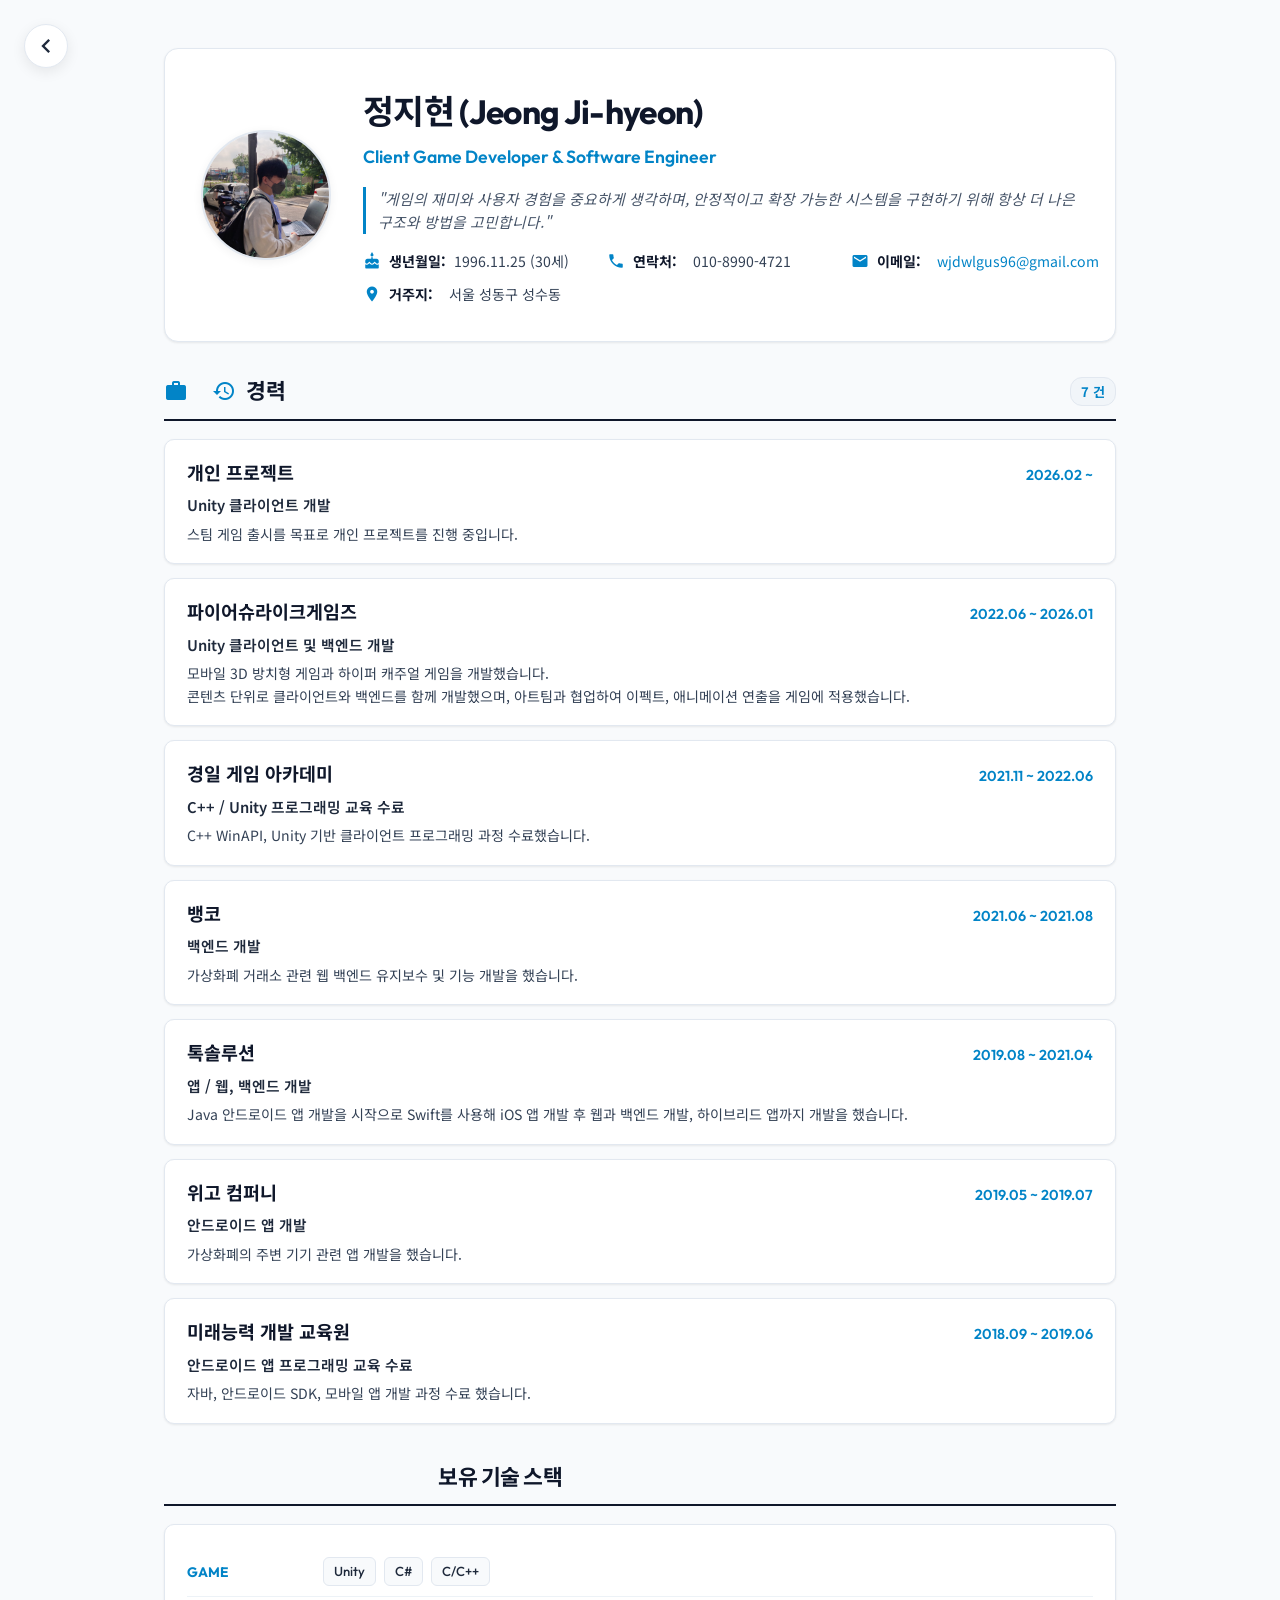
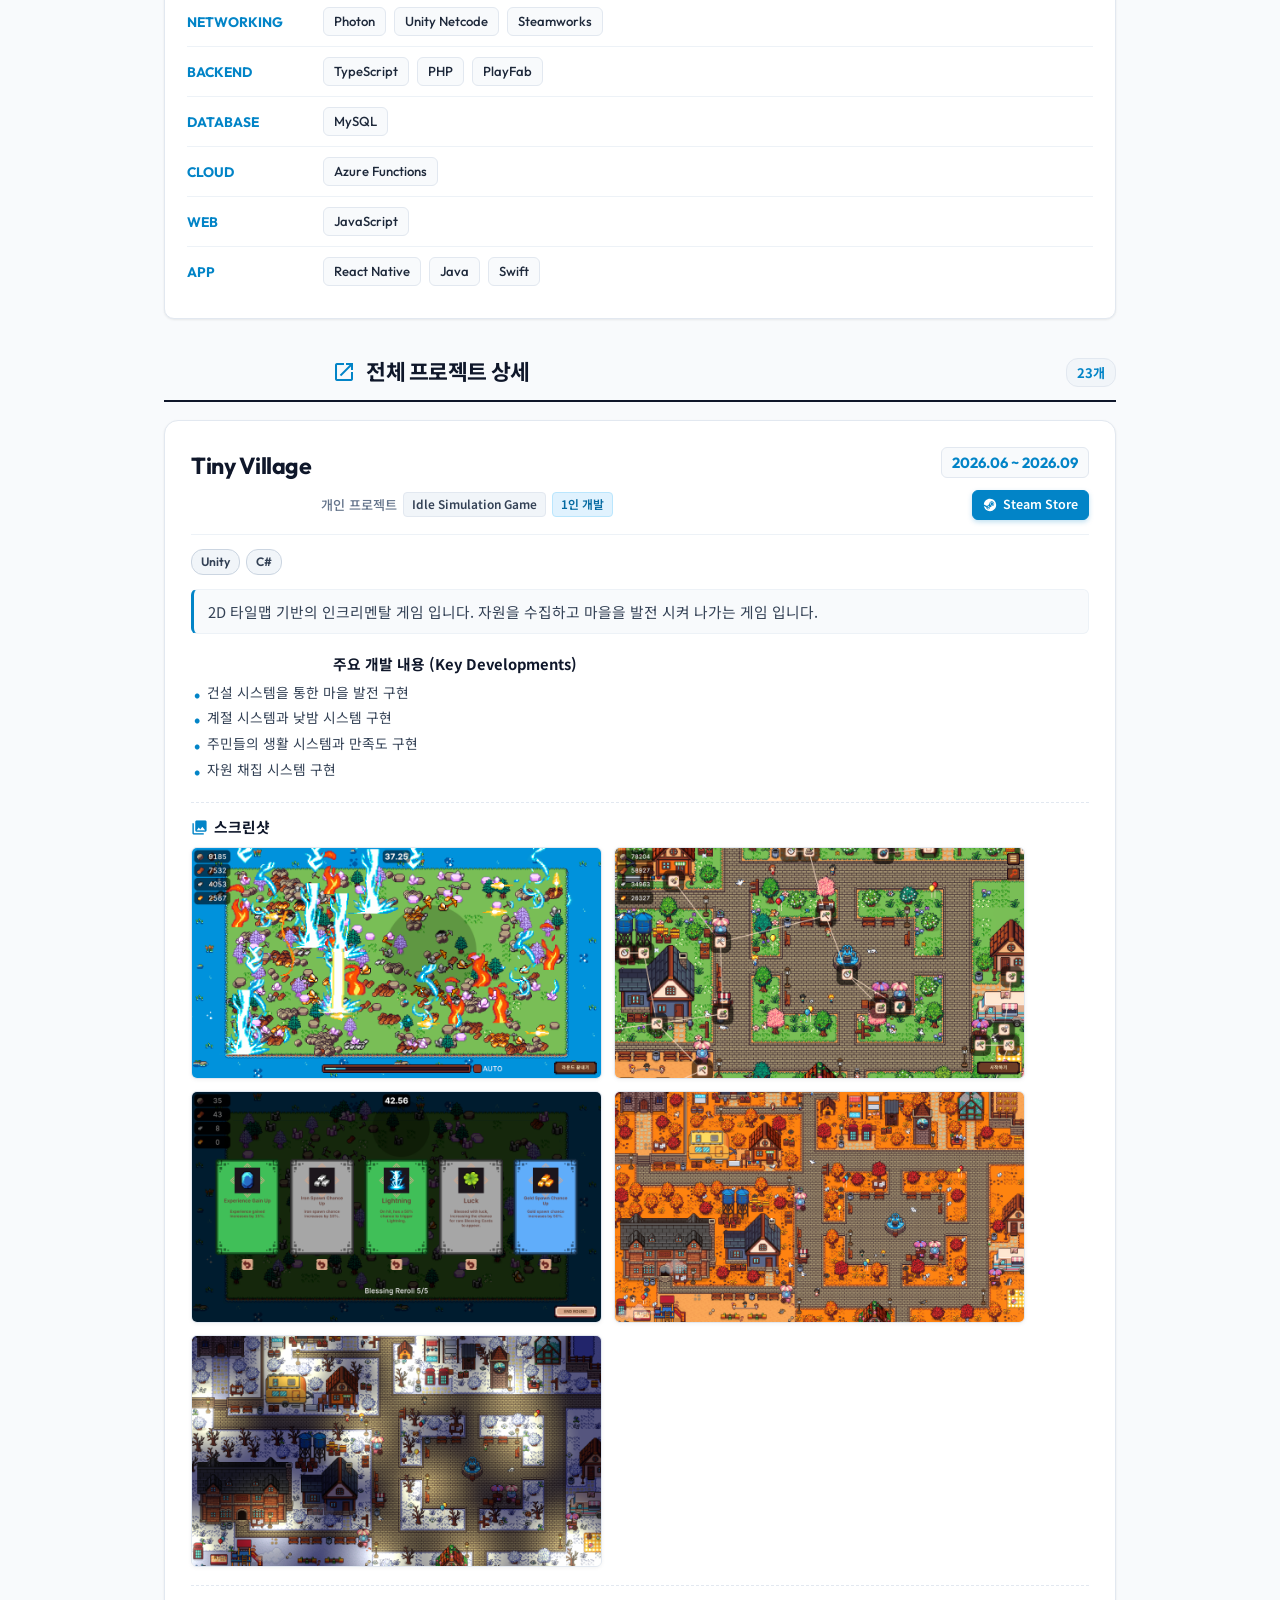
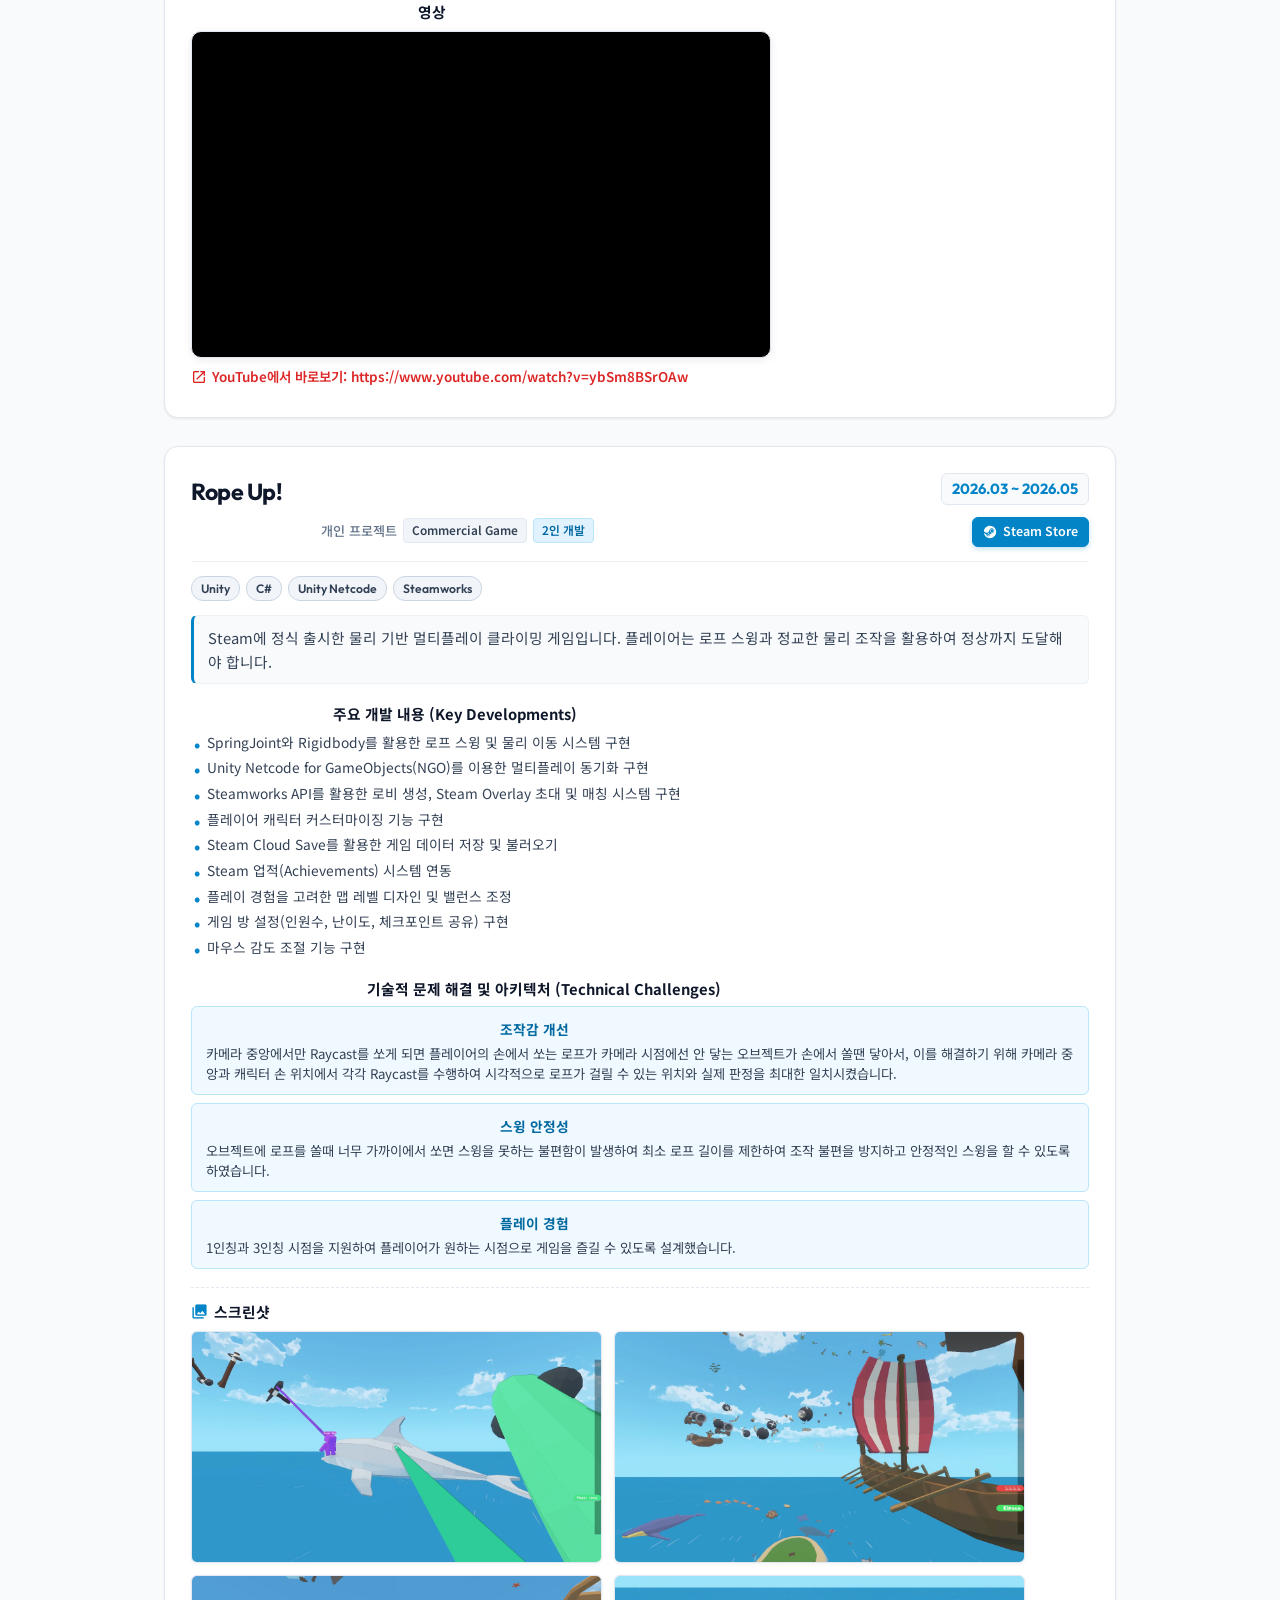
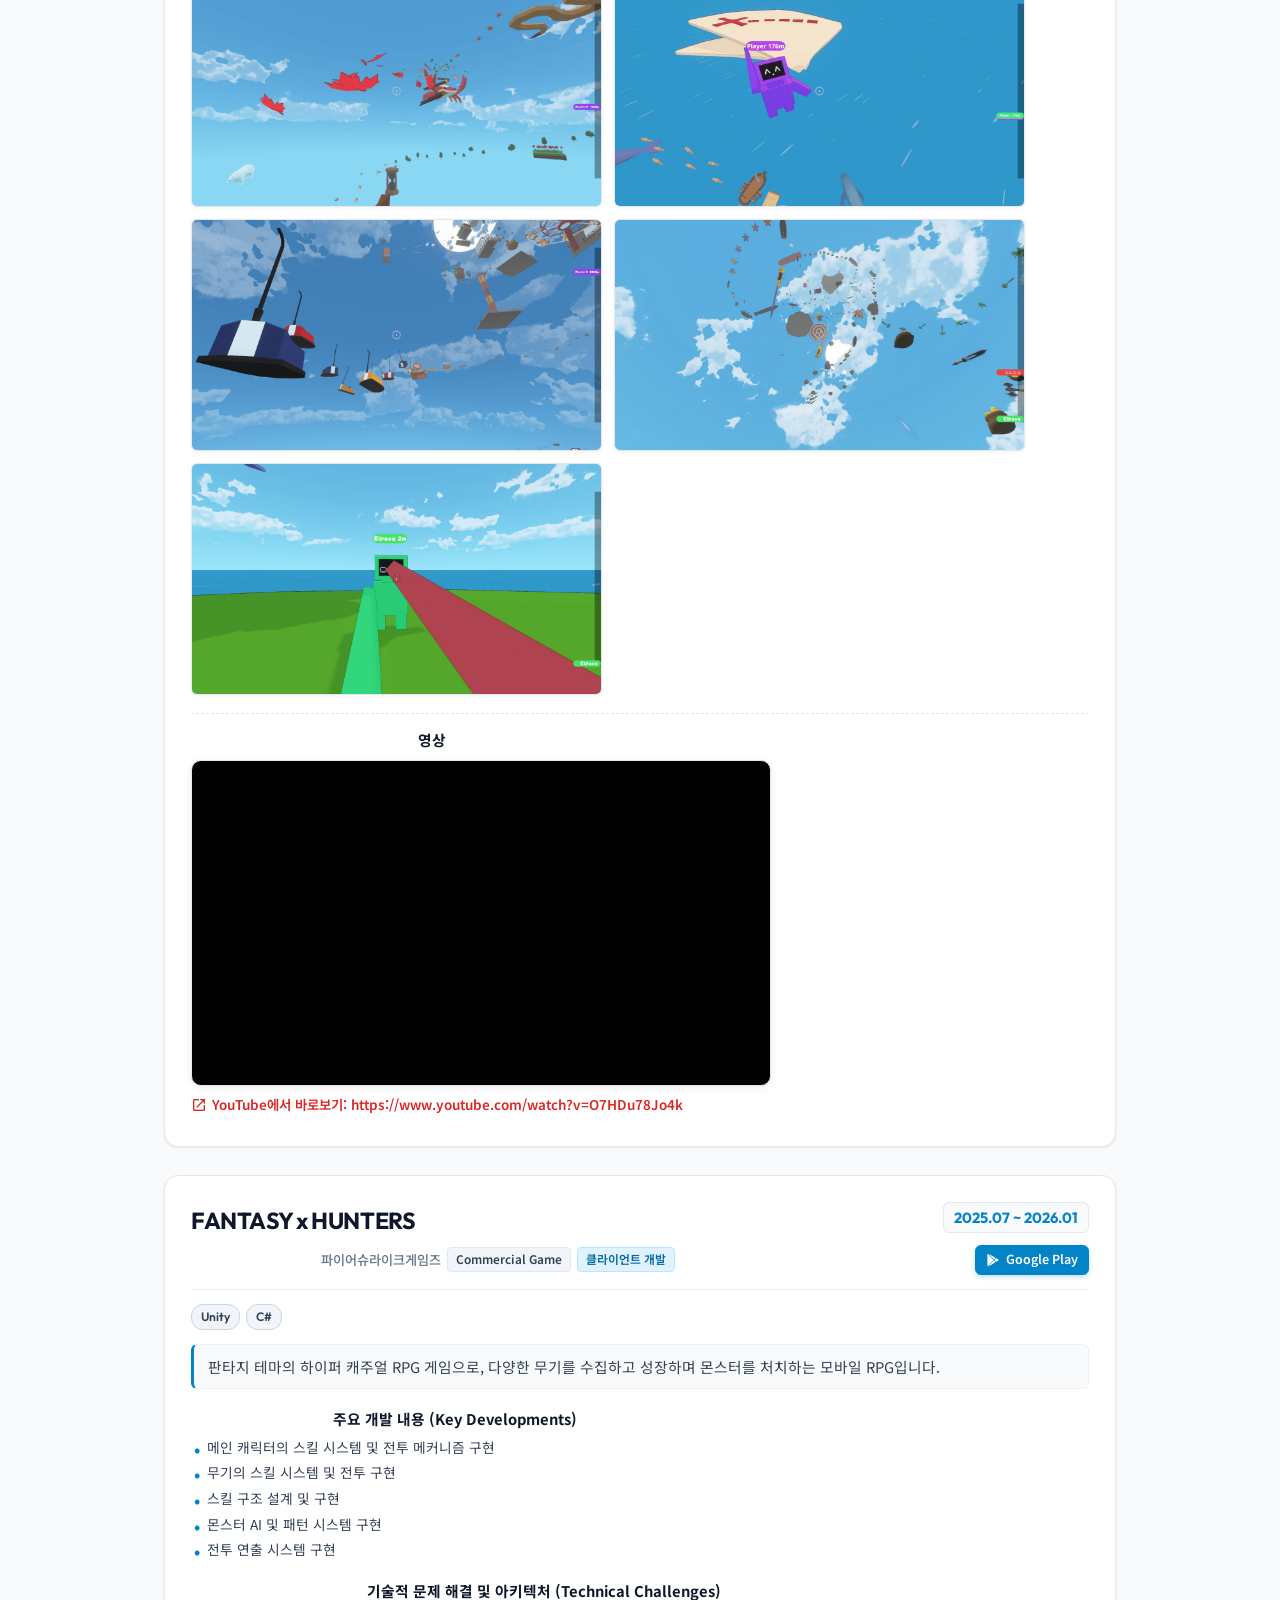
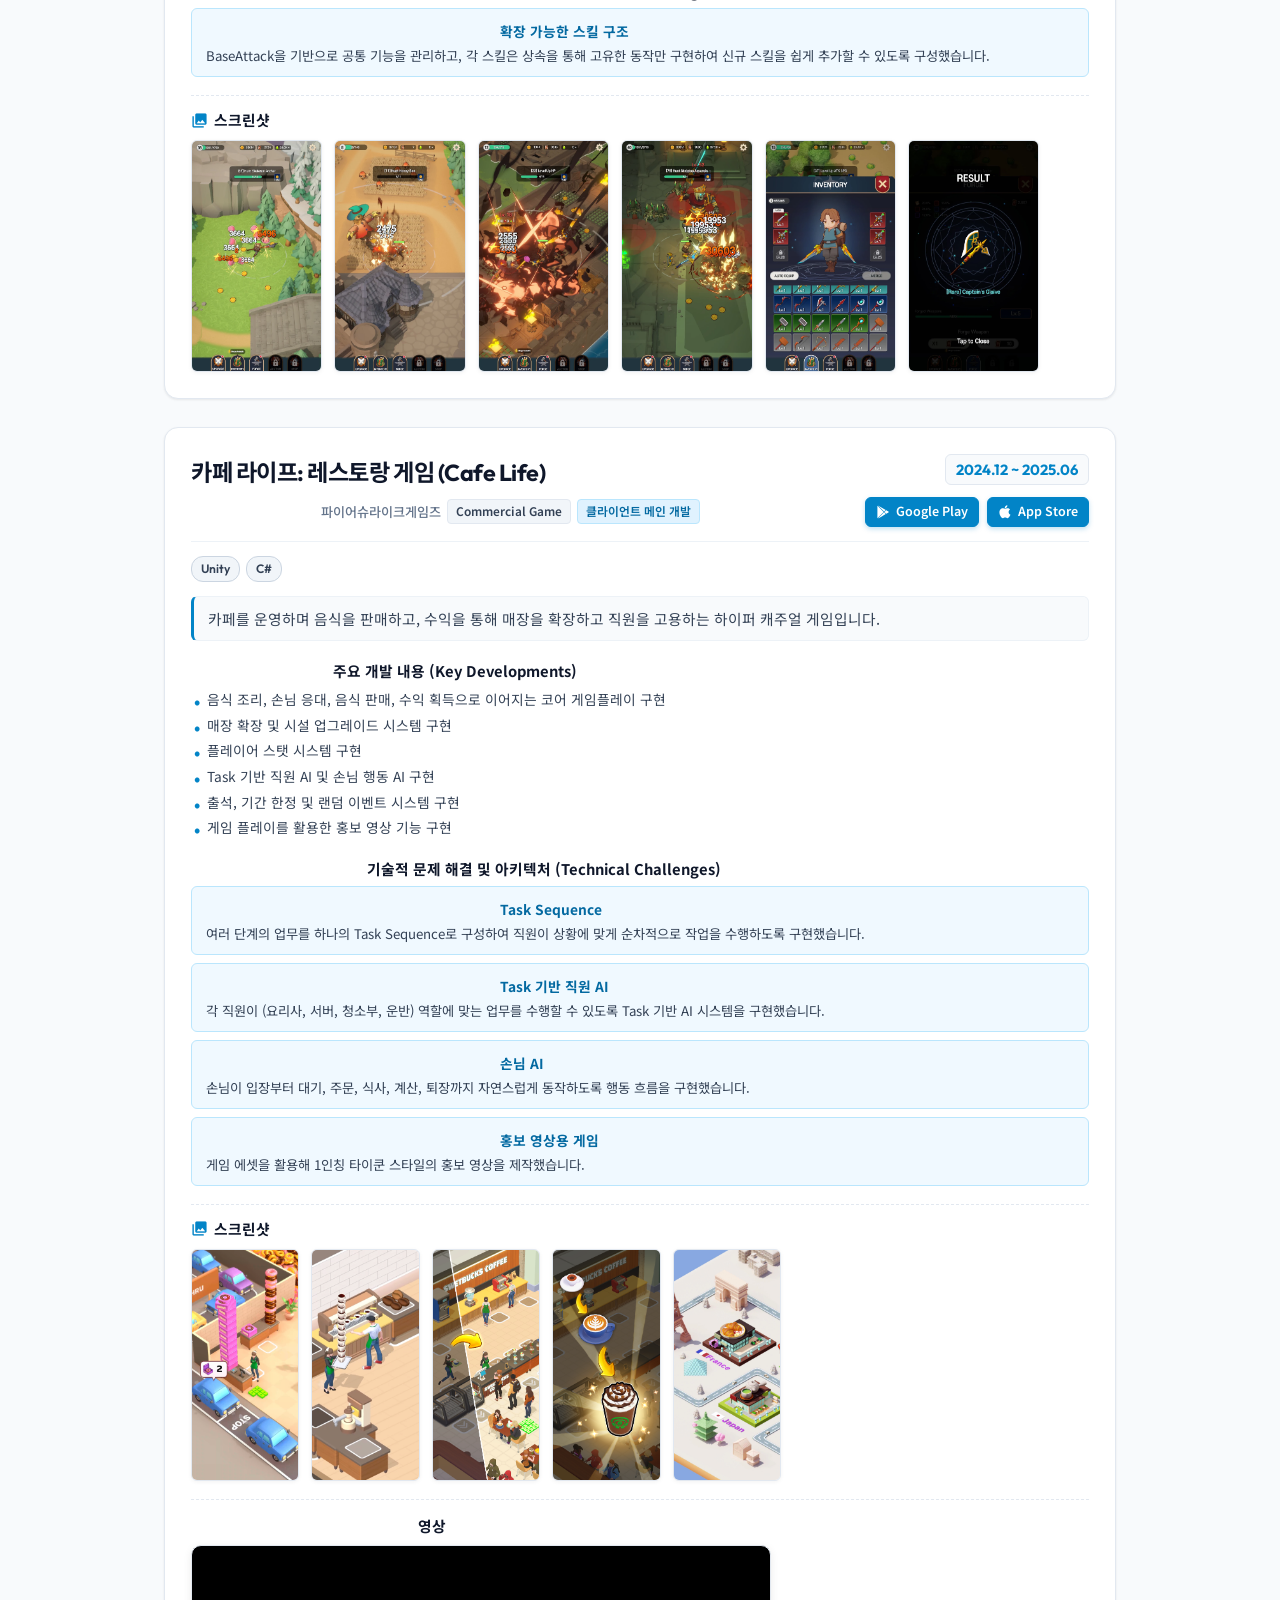
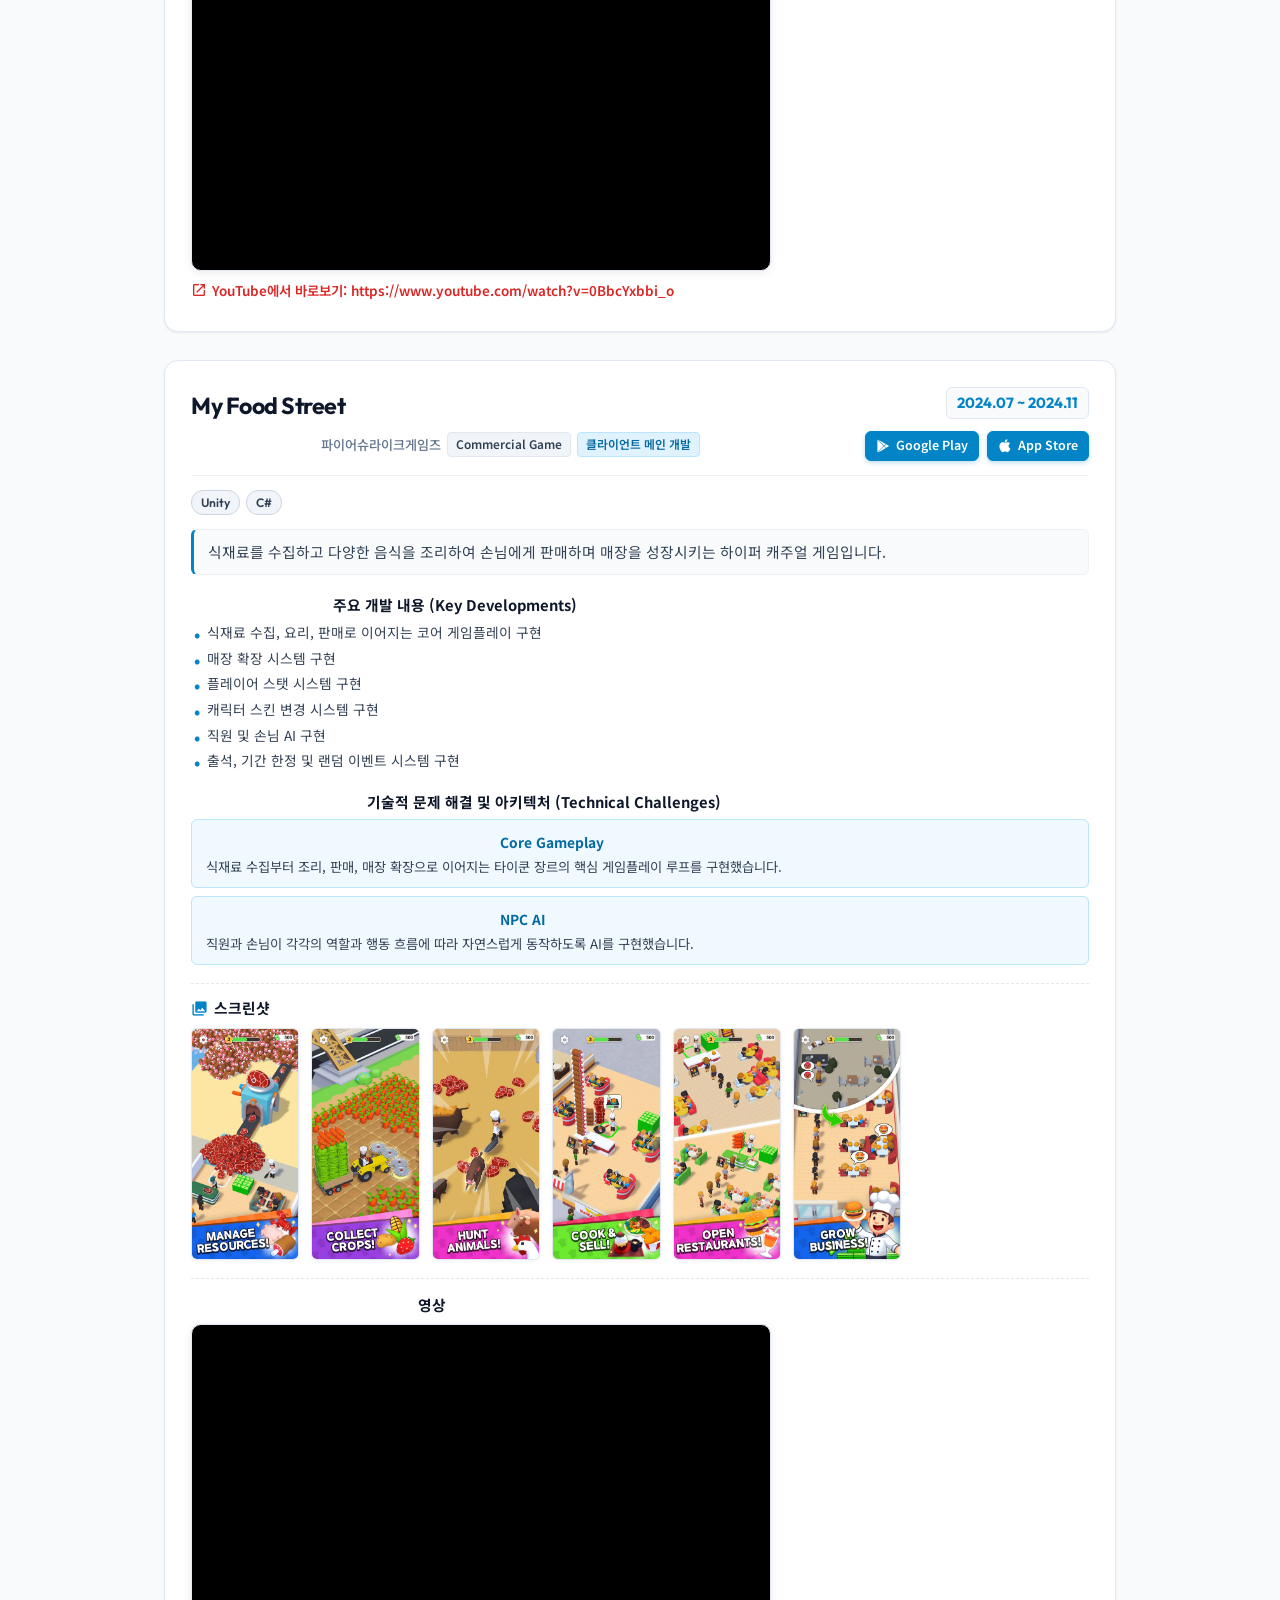
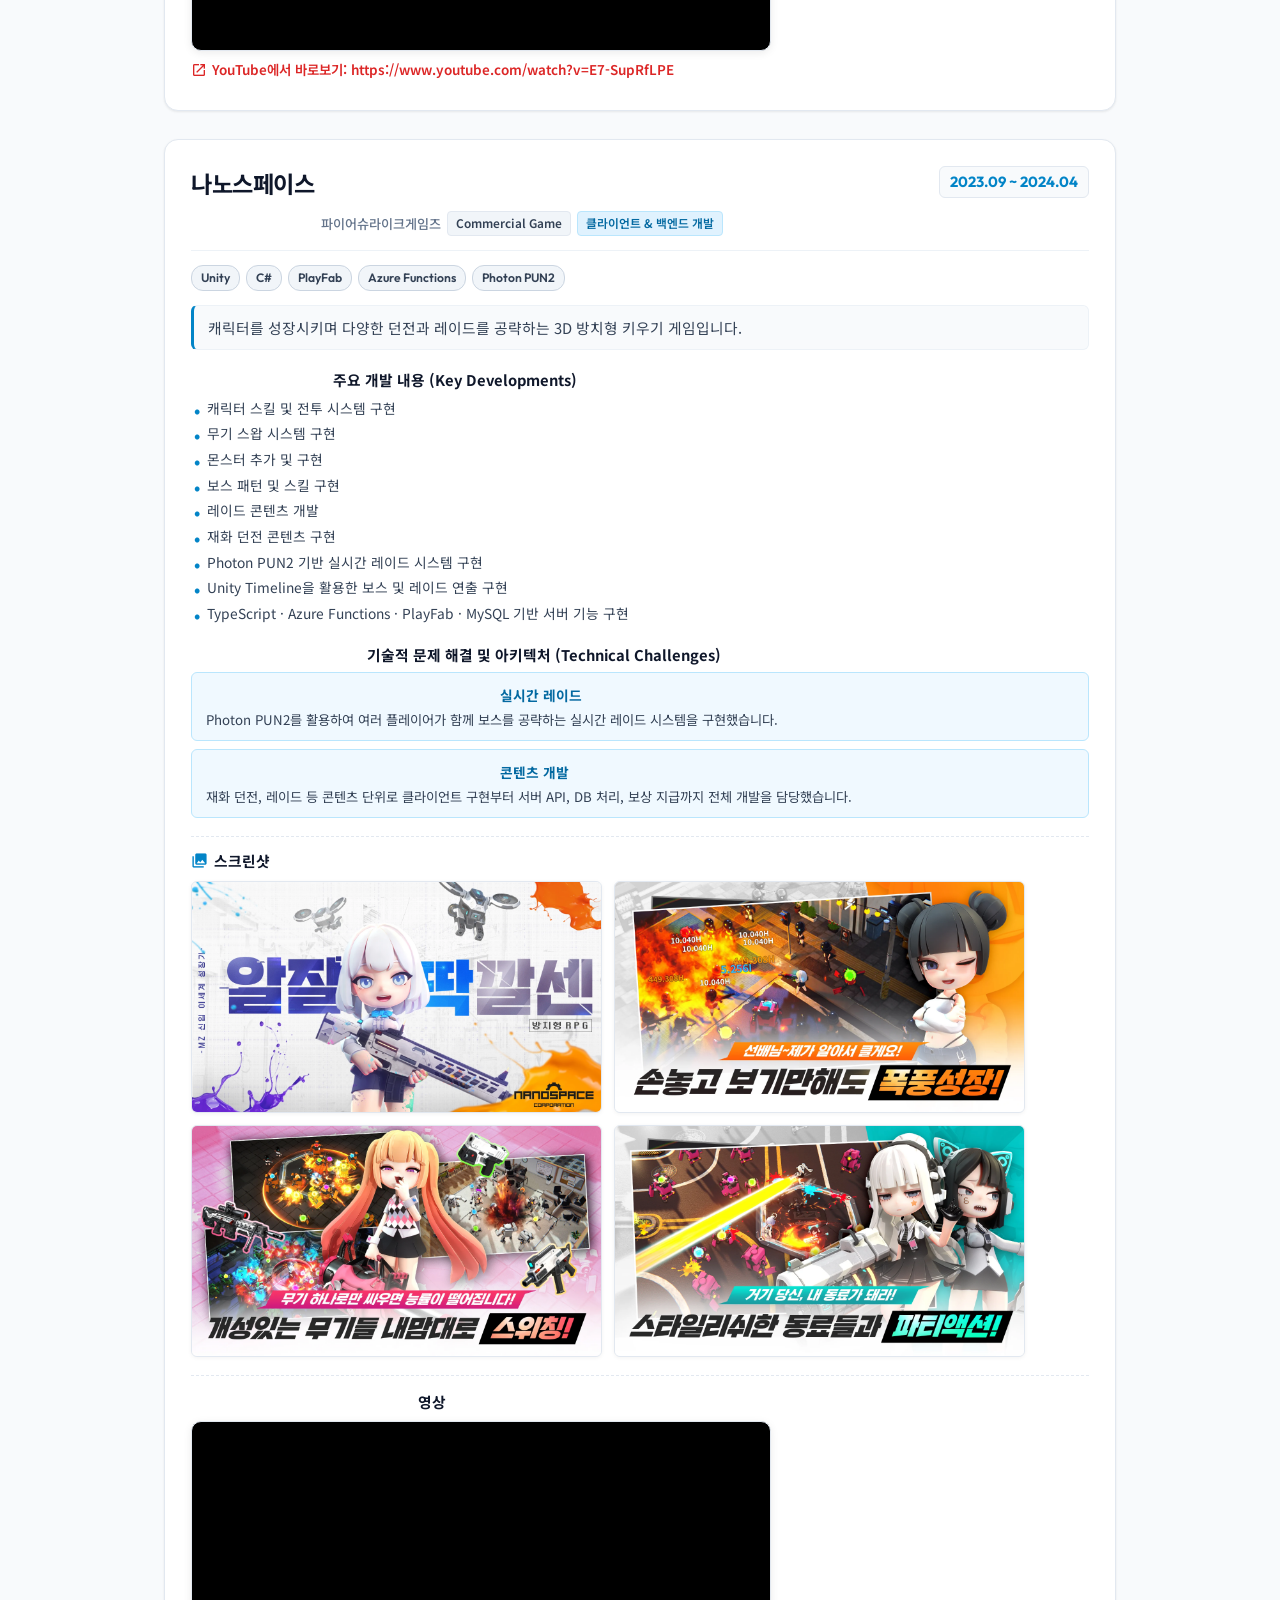
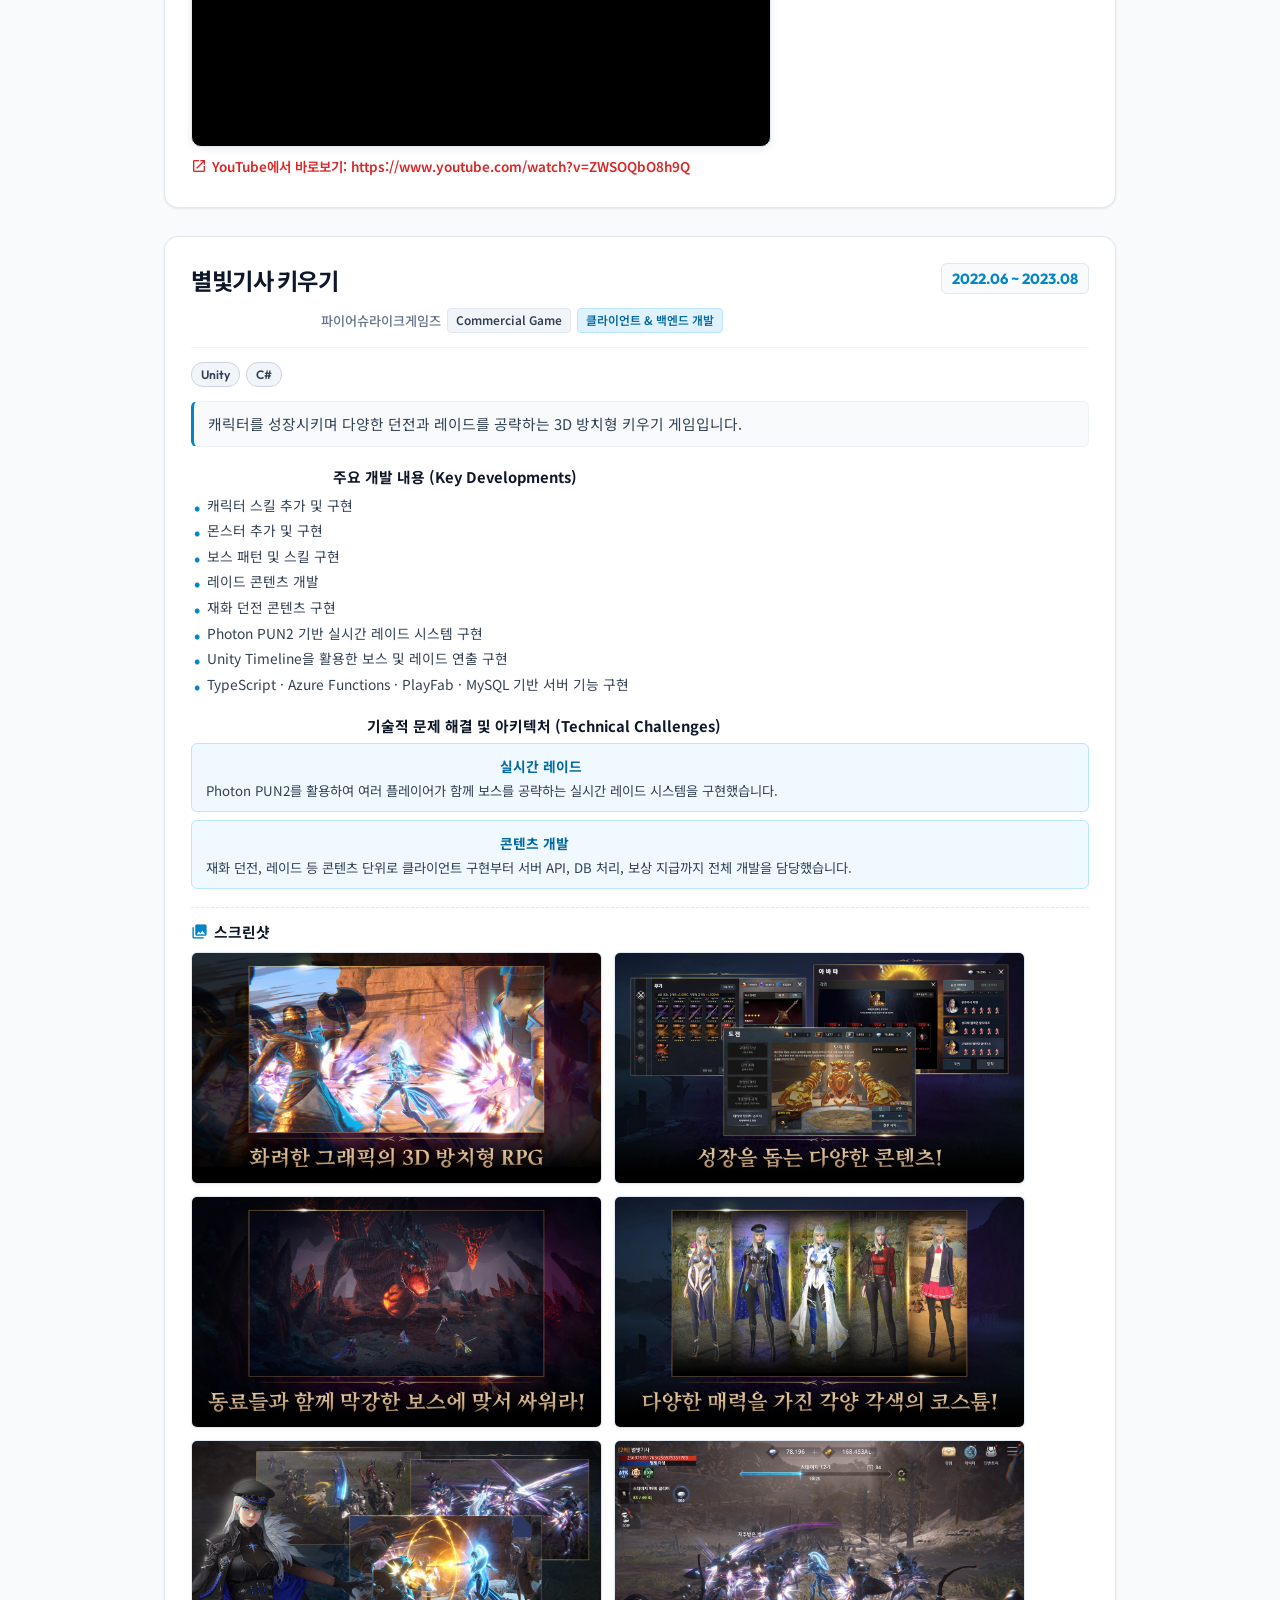
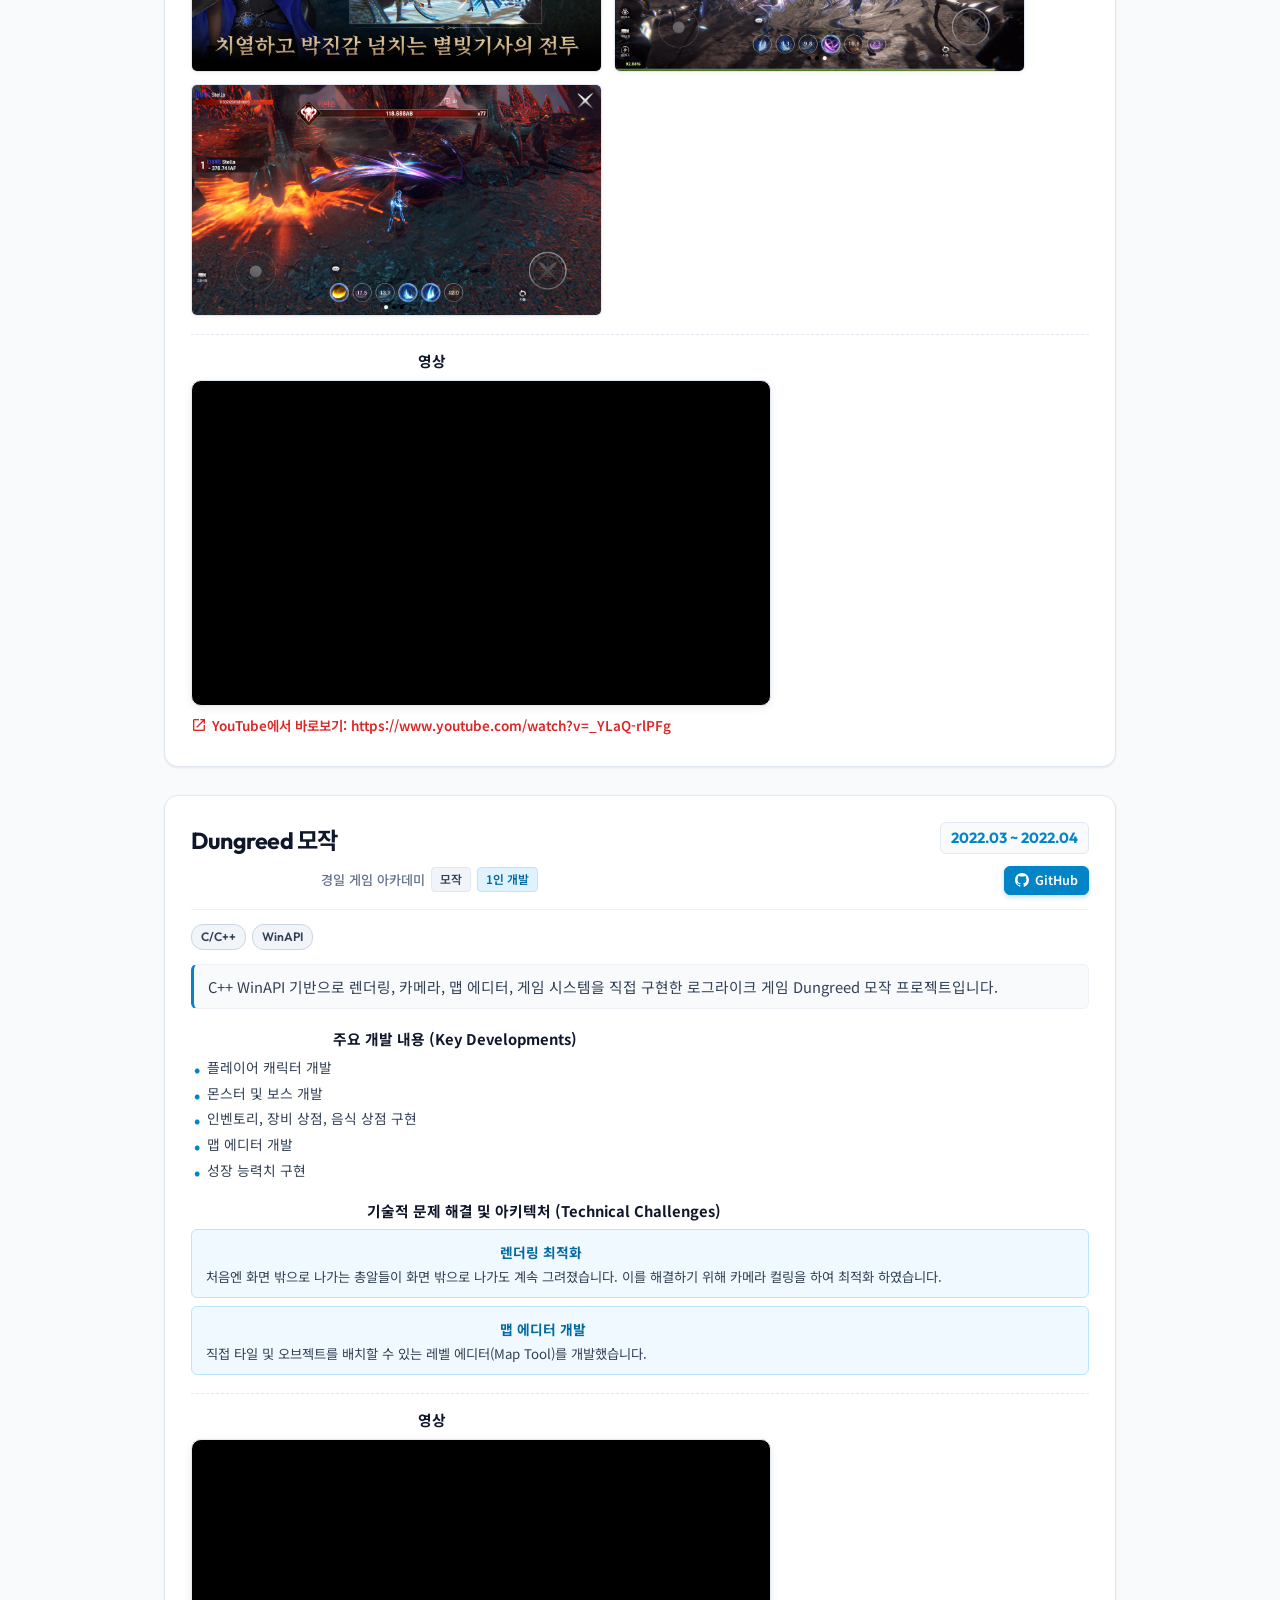
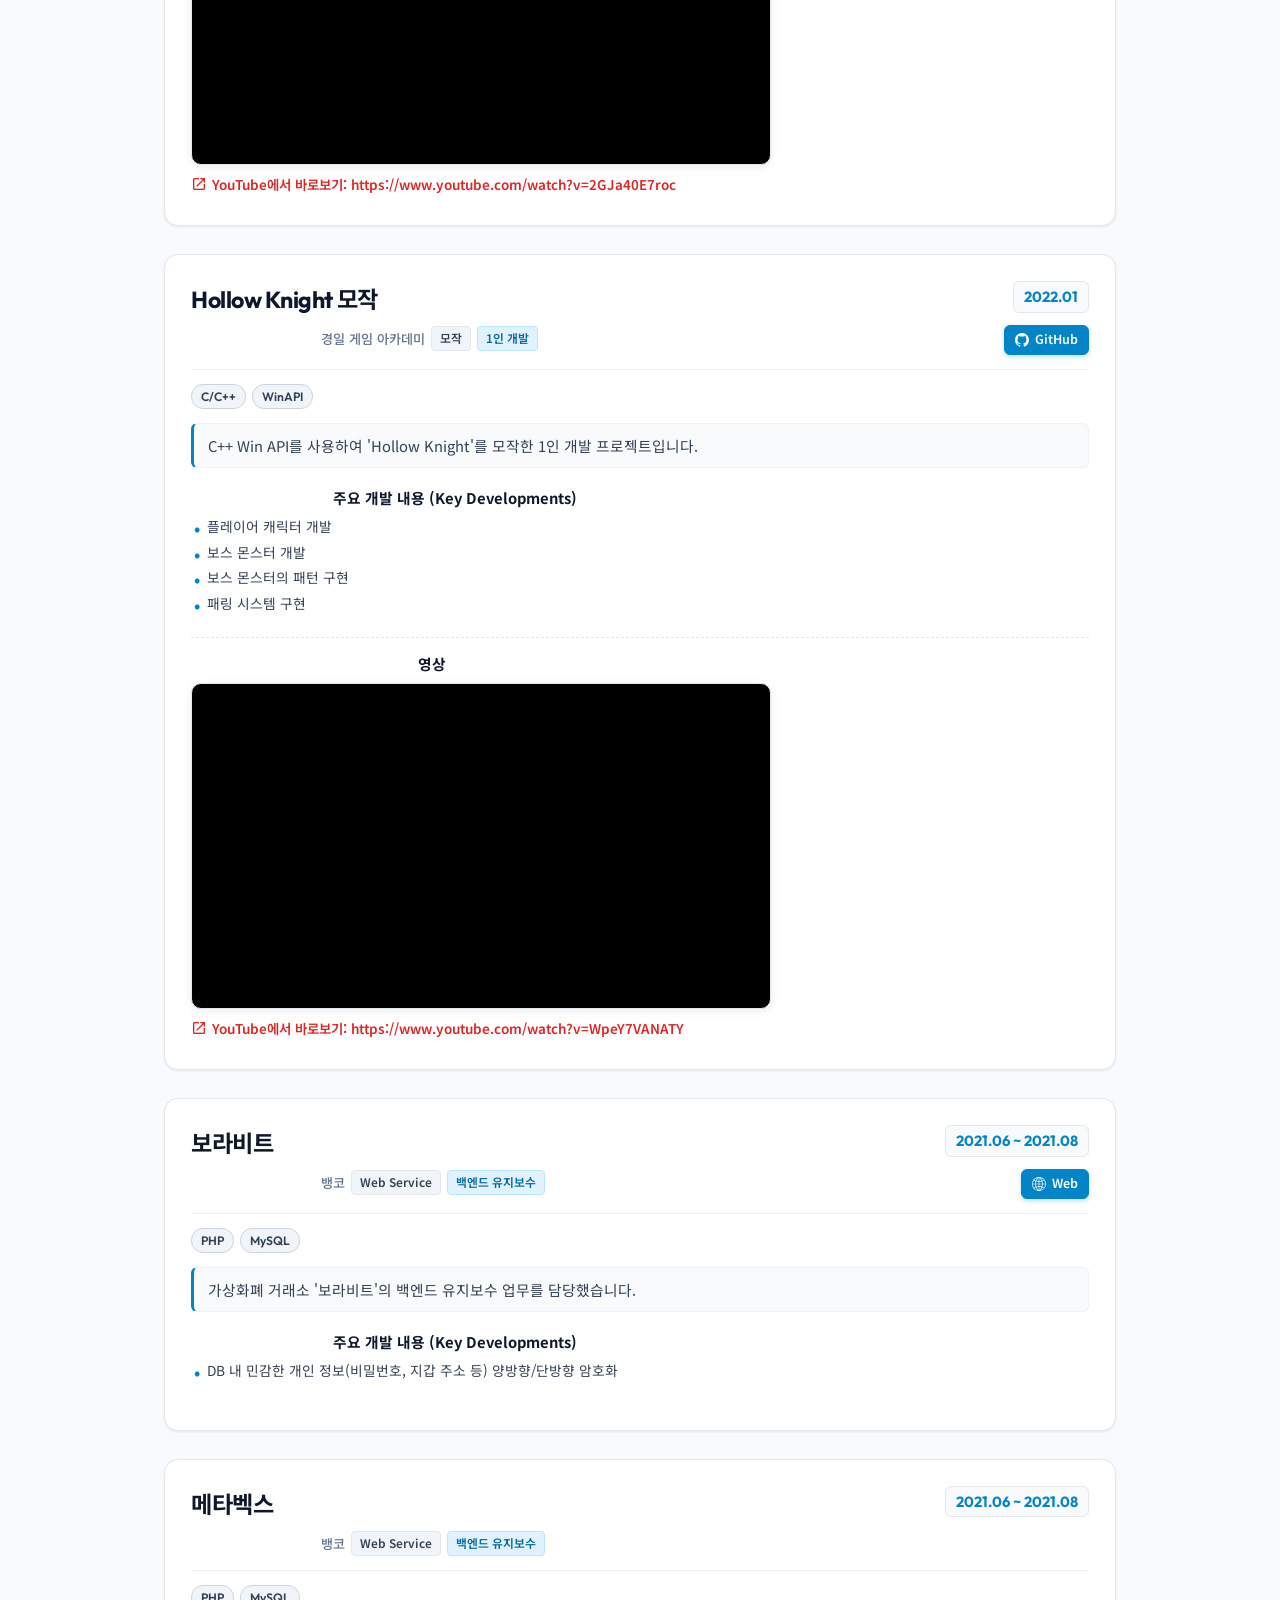
==== commit ca20caaa: "feat: initialize print portfolio view with custom styles and structure" ====
--- a/print.html
+++ b/print.html
@@ -16,18 +16,18 @@
     <link rel="stylesheet" href="https://fonts.googleapis.com/icon?family=Material+Icons">
 
     <!-- Styles -->
-    <link rel="stylesheet" href="css/print-view.css">
+    <link rel="stylesheet" href="css/print-view.css?v=3">
     <link rel="shortcut icon" href="favicon.ico">
 
     <!-- Scripts -->
     <script src="js/jquery.min.js"></script>
-    <script src="js/projects_data.js"></script>
-    <script src="js/print_view.js"></script>
+    <script src="js/projects_data.js?v=2"></script>
+    <script src="js/print_view.js?v=3"></script>
 </head>
 
 <body>
     <!-- Steam 모드로 돌아가는 뒤로가기 버튼 (<) (Web Only - Hidden on Print) -->
-    <a href="index.html" class="btn-back-steam no-print" title="Steam 모드로 돌아가기" aria-label="Steam 모드로 돌아가기">
+    <a href="index.html" class="btn-back-steam no-print" title="돌아가기" aria-label="돌아가기">
         <i class="material-icons">chevron_left</i>
     </a>
 
@@ -102,7 +102,7 @@
             <div class="section-header">
                 <h2 class="section-title">
                     <i class="material-icons">work_history</i>
-                    경력 및 교육 사항 (Work Experience & Education)
+                    경력
                 </h2>
                 <span class="section-count-badge" id="exp-count-badge"></span>
             </div>
@@ -117,7 +117,7 @@
             <div class="section-header">
                 <h2 class="section-title">
                     <i class="material-icons">inventory_2</i>
-                    보유 기술 스택 (Technical Inventory)
+                    보유 기술 스택
                 </h2>
             </div>
 
@@ -131,7 +131,7 @@
             <div class="section-header">
                 <h2 class="section-title">
                     <i class="material-icons">rocket_launch</i>
-                    전체 프로젝트 상세 (Projects - Chronological)
+                    전체 프로젝트 상세
                 </h2>
                 <span class="section-count-badge" id="projects-total-count"></span>
             </div>
@@ -143,8 +143,10 @@
 
         <!-- Footer -->
         <footer class="print-footer">
-            <p>© <span id="current-year">2026</span> Jeong Ji-hyeon. All rights reserved. | Game Client Developer
-                Portfolio</p>
+            <!-- <p>© <span id="current-year">2026</span> Jeong Ji-hyeon. All rights reserved. | Game Client Developer
+                Portfolio</p> -->
+            <p>정지현 : 010-8990-4721</p>
+            <p>감사합니다.</p>
         </footer>
 
     </main>
--- a/css/print-view.css
+++ b/css/print-view.css
@@ -524,7 +524,8 @@
 .proj-platform-icon-img {
     width: 20px;
     height: 20px;
-    opacity: 0.85;
+    filter: brightness(0) opacity(0.85);
+    transition: opacity 0.2s;
 }
 
 .proj-links-row {
@@ -532,34 +533,55 @@
     align-items: center;
     gap: 8px;
     margin-top: 4px;
+    flex-wrap: wrap;
 }
 
 .proj-link-btn {
     display: inline-flex;
     align-items: center;
-    gap: 4px;
-    font-size: 0.76rem;
+    gap: 6px;
+    font-size: 0.78rem;
     font-weight: 600;
-    padding: 3px 8px;
-    border-radius: 4px;
-    background: #f8fafc;
-    color: var(--text-accent);
-    border: 1px solid var(--border-color);
-    transition: all 0.2s;
-    text-decoration: none !important;
-}
-
-.proj-link-btn:hover {
+    padding: 4px 10px;
+    border-radius: 6px;
     background: var(--primary-blue);
     color: #ffffff !important;
-    border-color: var(--primary-blue);
-}
-
-.proj-link-btn .material-icons,
+    border: 1px solid var(--primary-blue);
+    box-shadow: 0 2px 5px rgba(2, 132, 199, 0.25);
+    transition: all 0.2s cubic-bezier(0.4, 0, 0.2, 1);
+    text-decoration: none !important;
+    cursor: pointer;
+}
+
+.proj-link-btn .material-icons {
+    font-size: 15px;
+    color: #ffffff;
+    line-height: 1;
+}
+
 .proj-link-btn img {
-    font-size: 14px;
     width: 14px;
     height: 14px;
+    filter: brightness(0) invert(1);
+    vertical-align: middle;
+    transition: transform 0.2s;
+}
+
+.proj-link-btn:hover {
+    background: var(--primary-blue-hover);
+    border-color: var(--primary-blue-hover);
+    color: #ffffff !important;
+    box-shadow: 0 4px 10px rgba(2, 132, 199, 0.35);
+    transform: translateY(-1.5px);
+}
+
+.proj-link-btn:hover img {
+    transform: scale(1.1);
+}
+
+.proj-link-btn:active {
+    transform: translateY(0);
+    box-shadow: 0 1px 3px rgba(2, 132, 199, 0.2);
 }
 
 /* Tech Stack Badges */
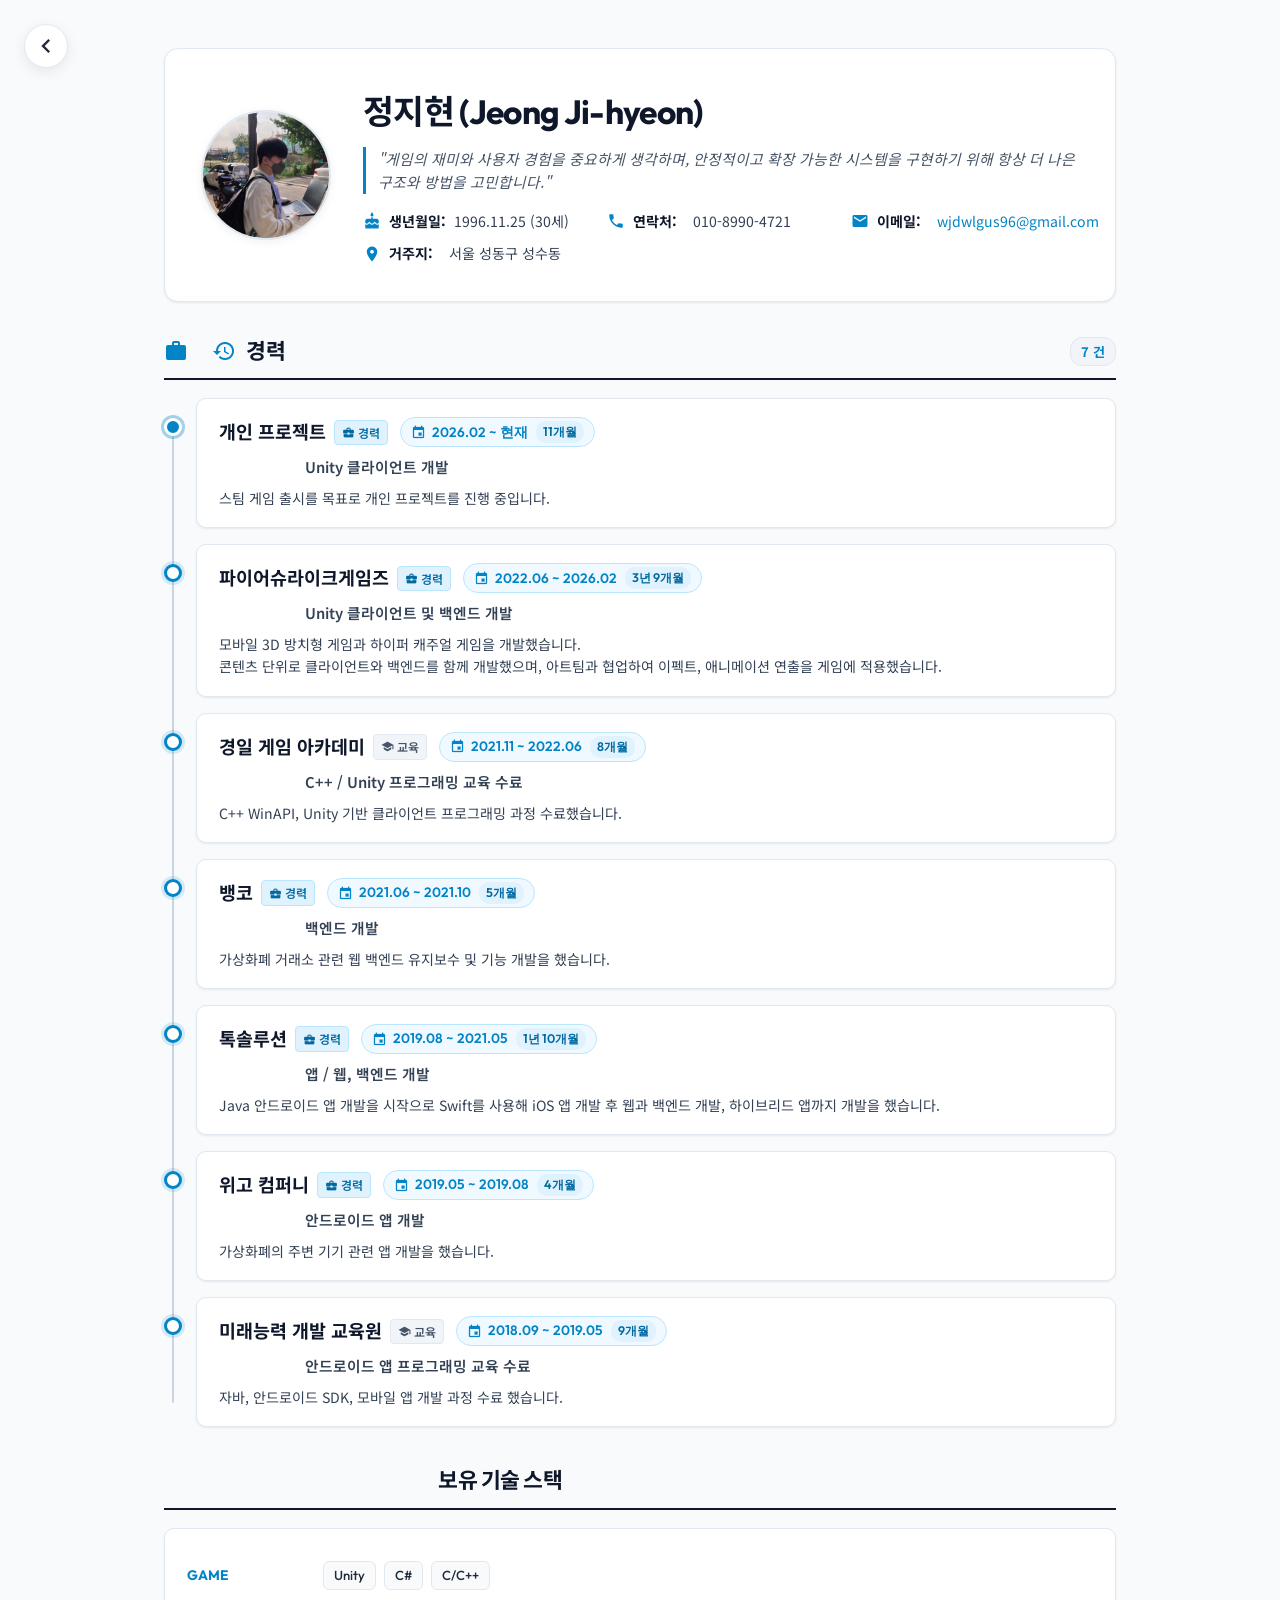
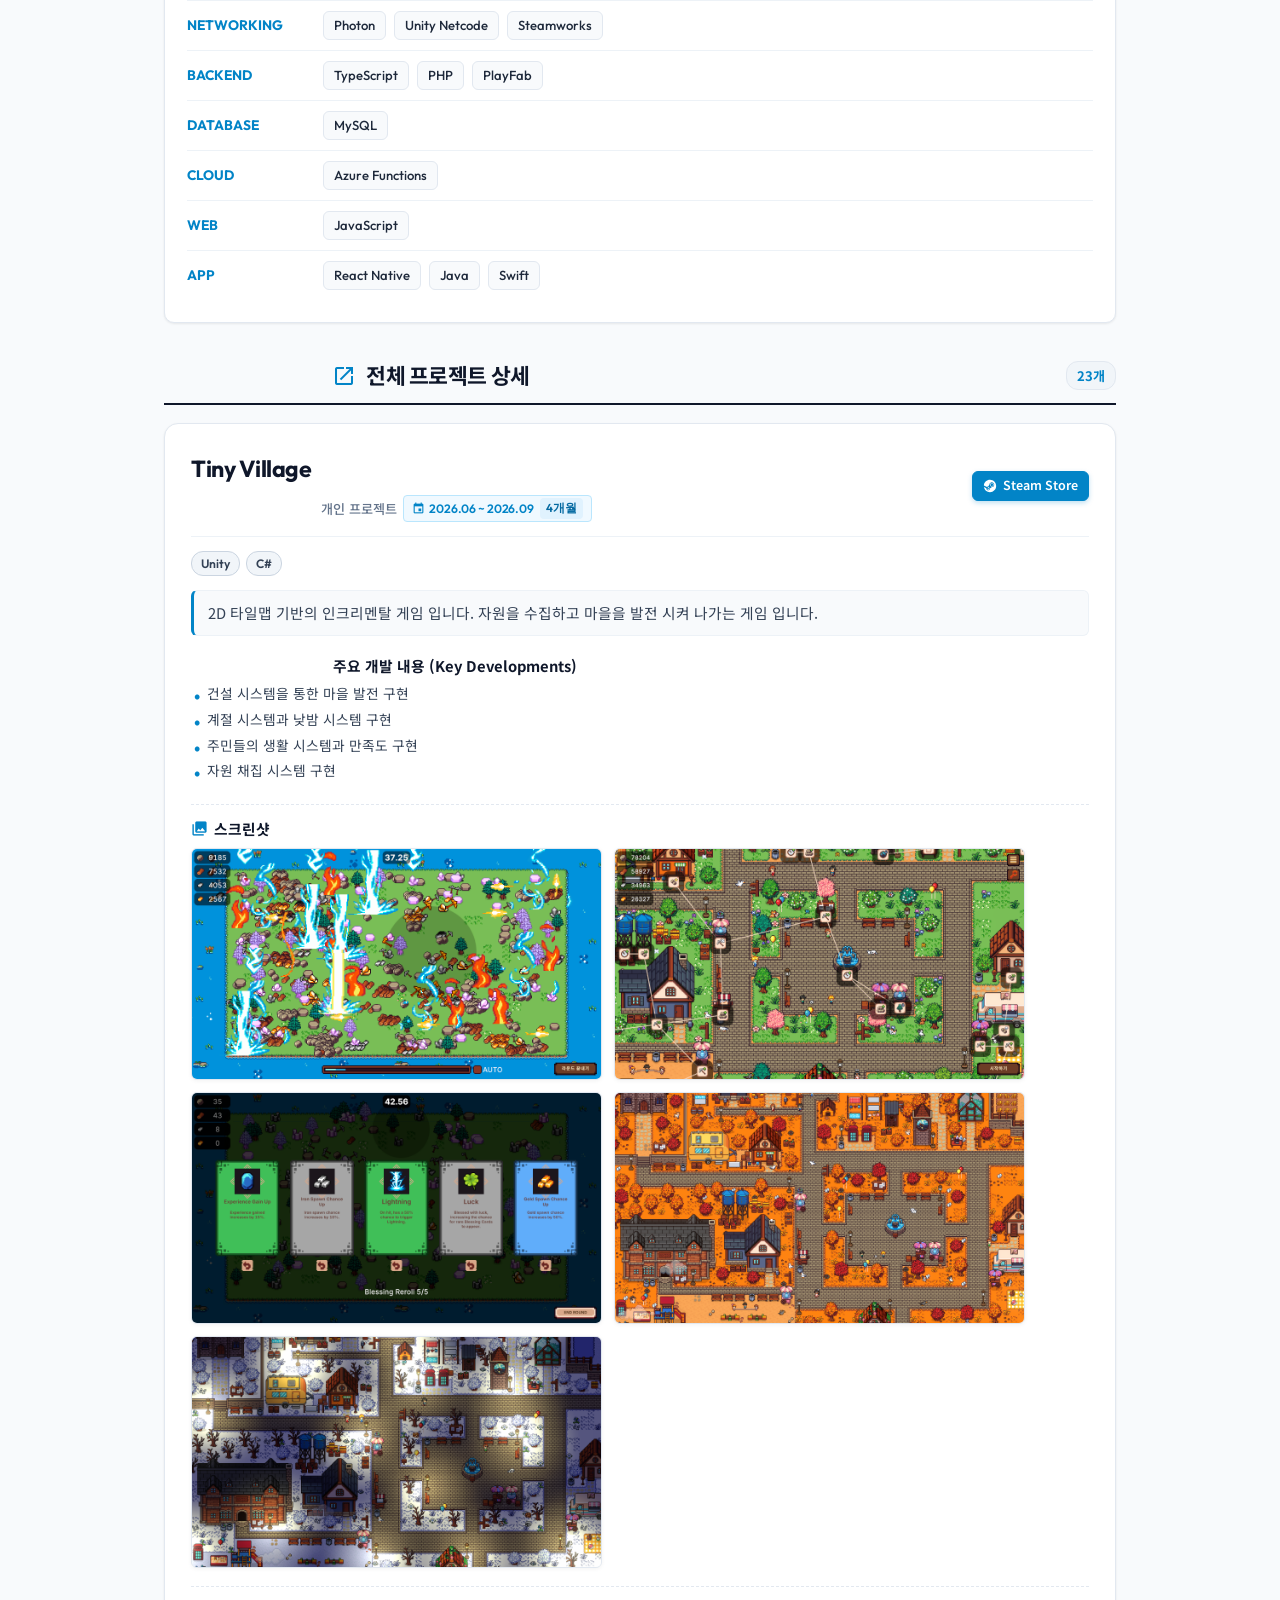
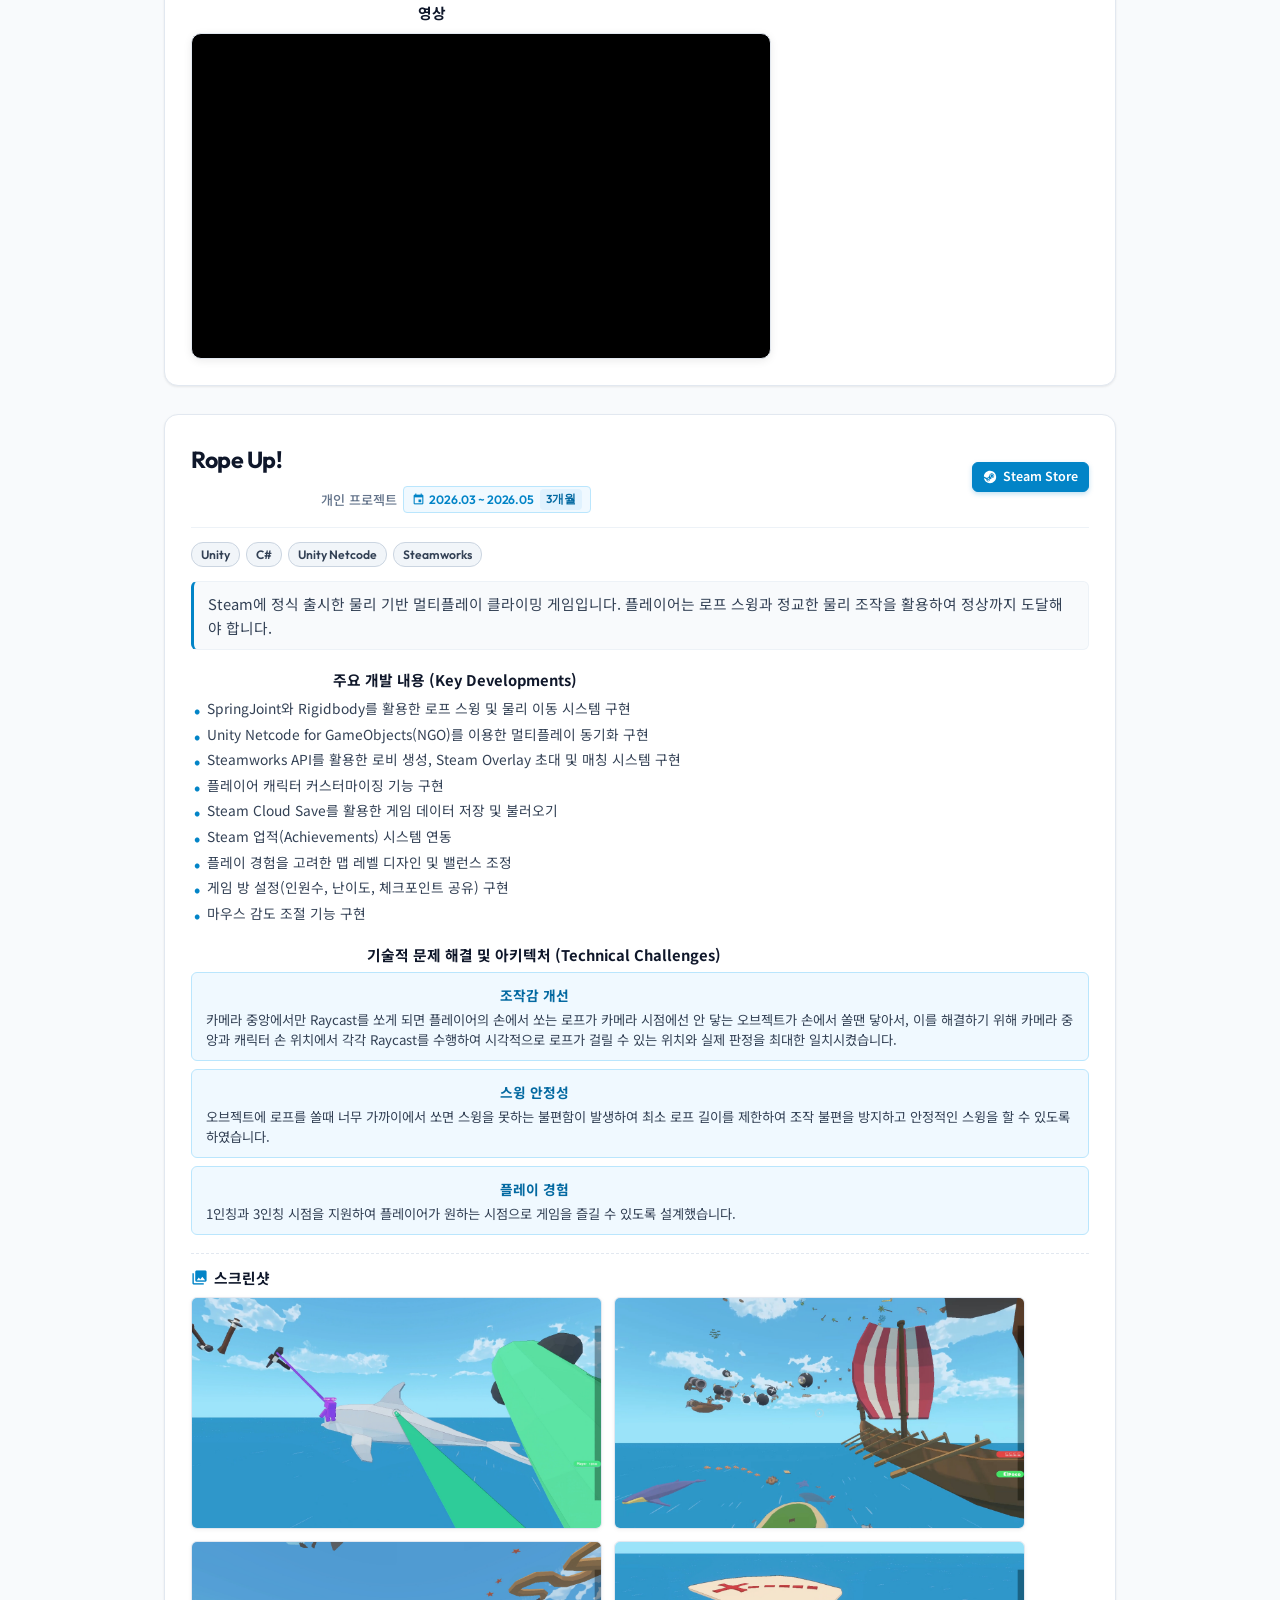
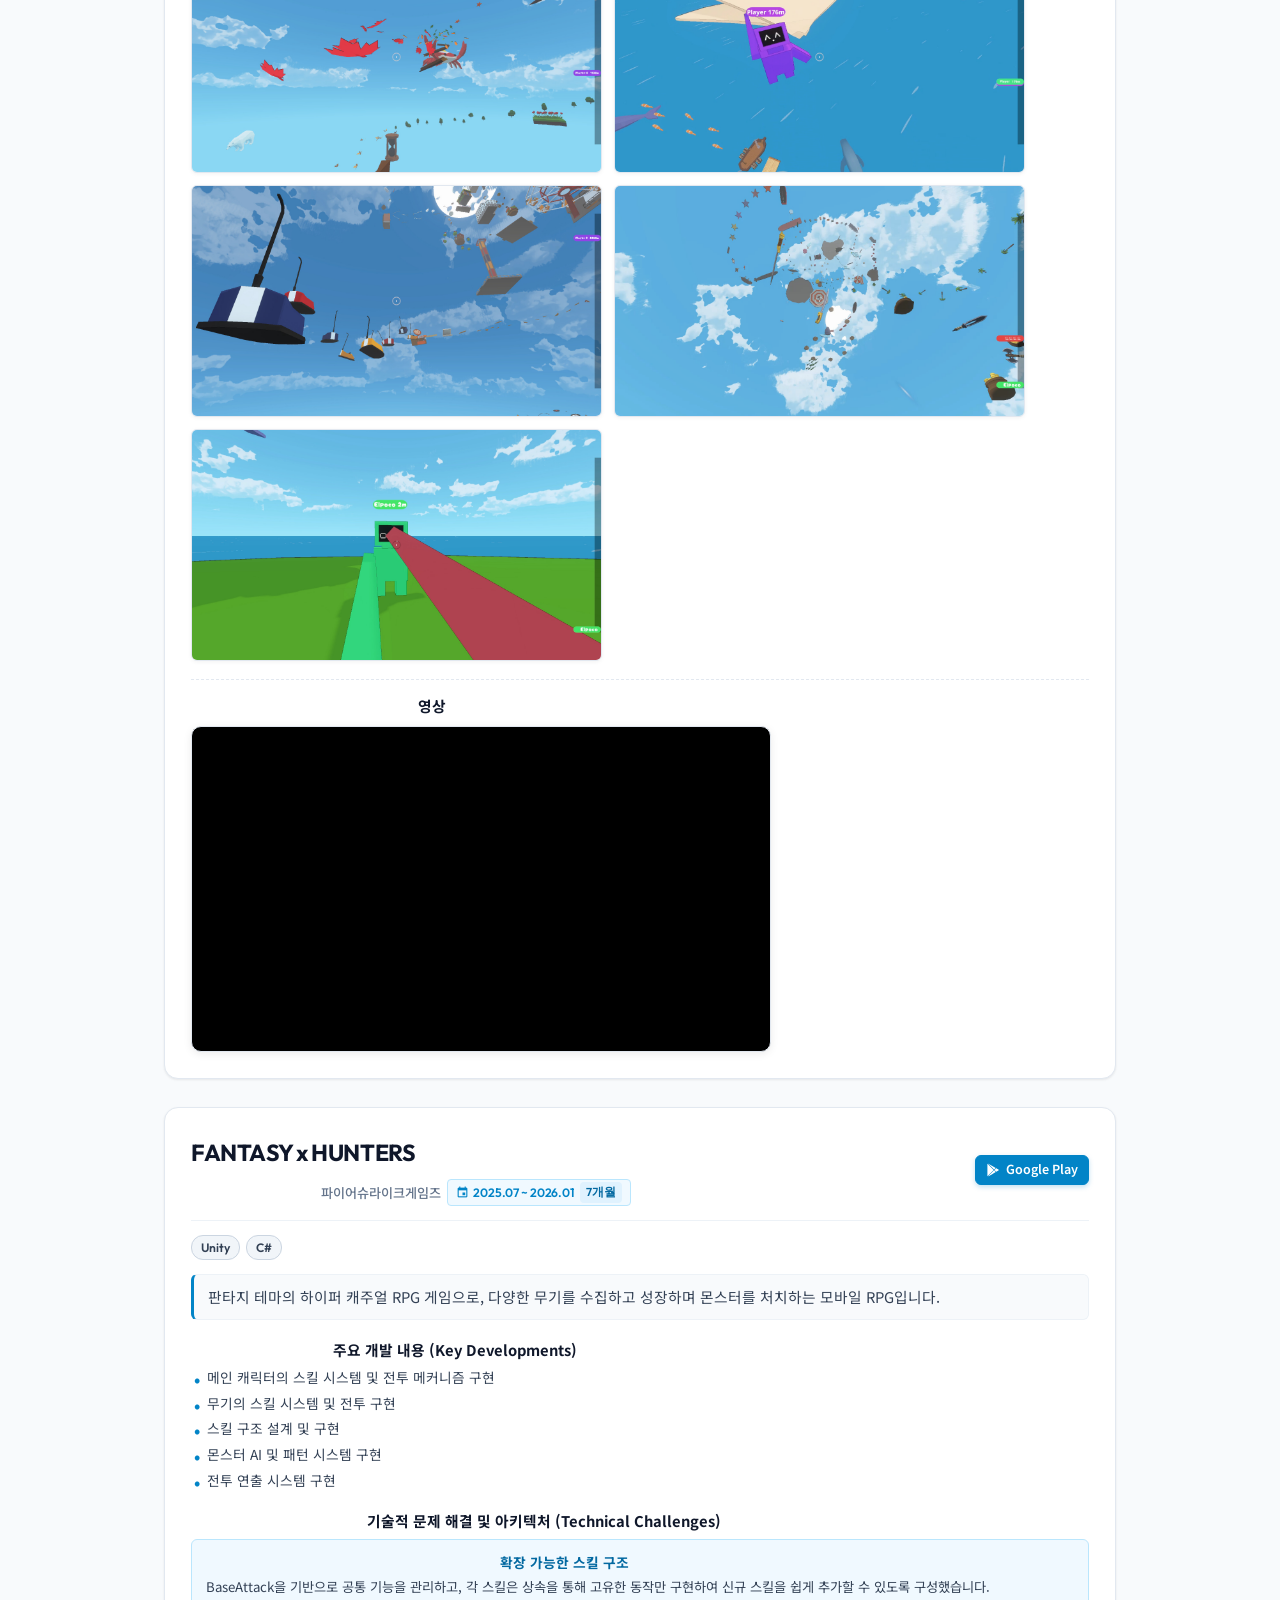
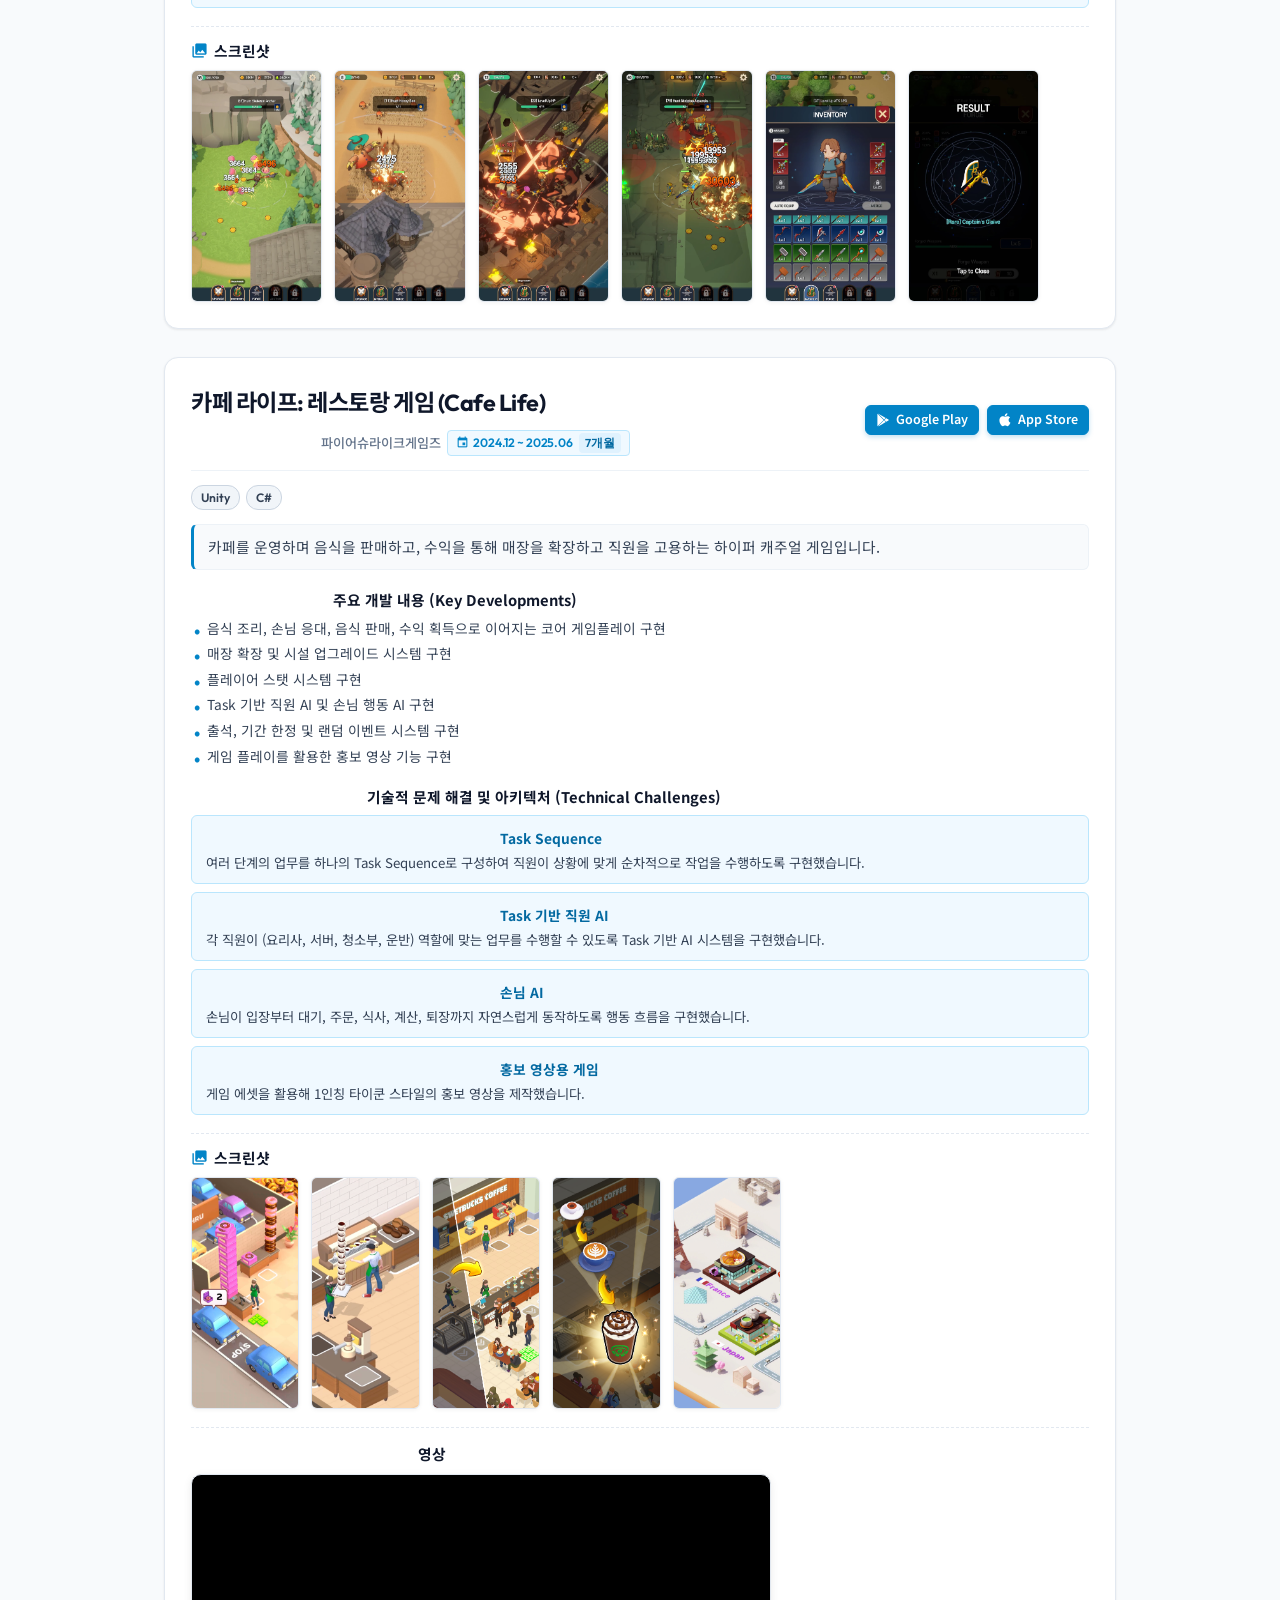
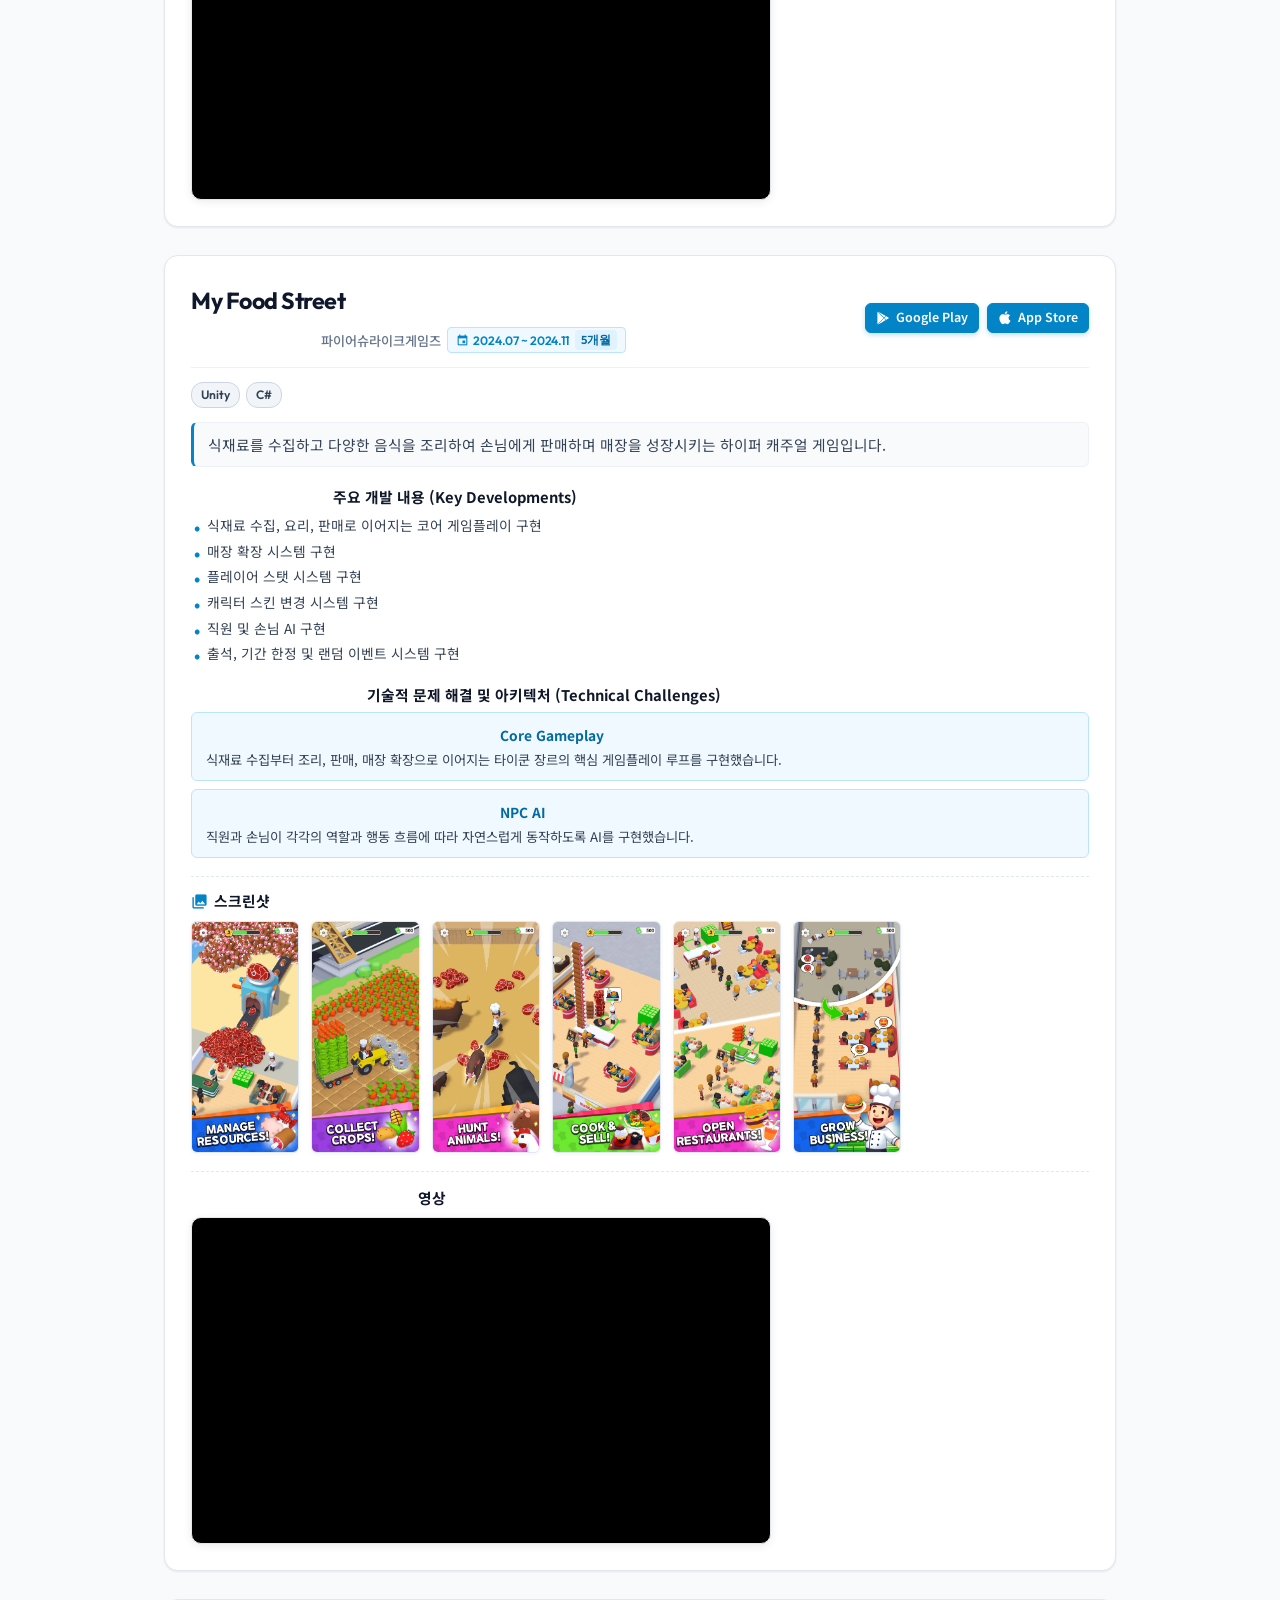
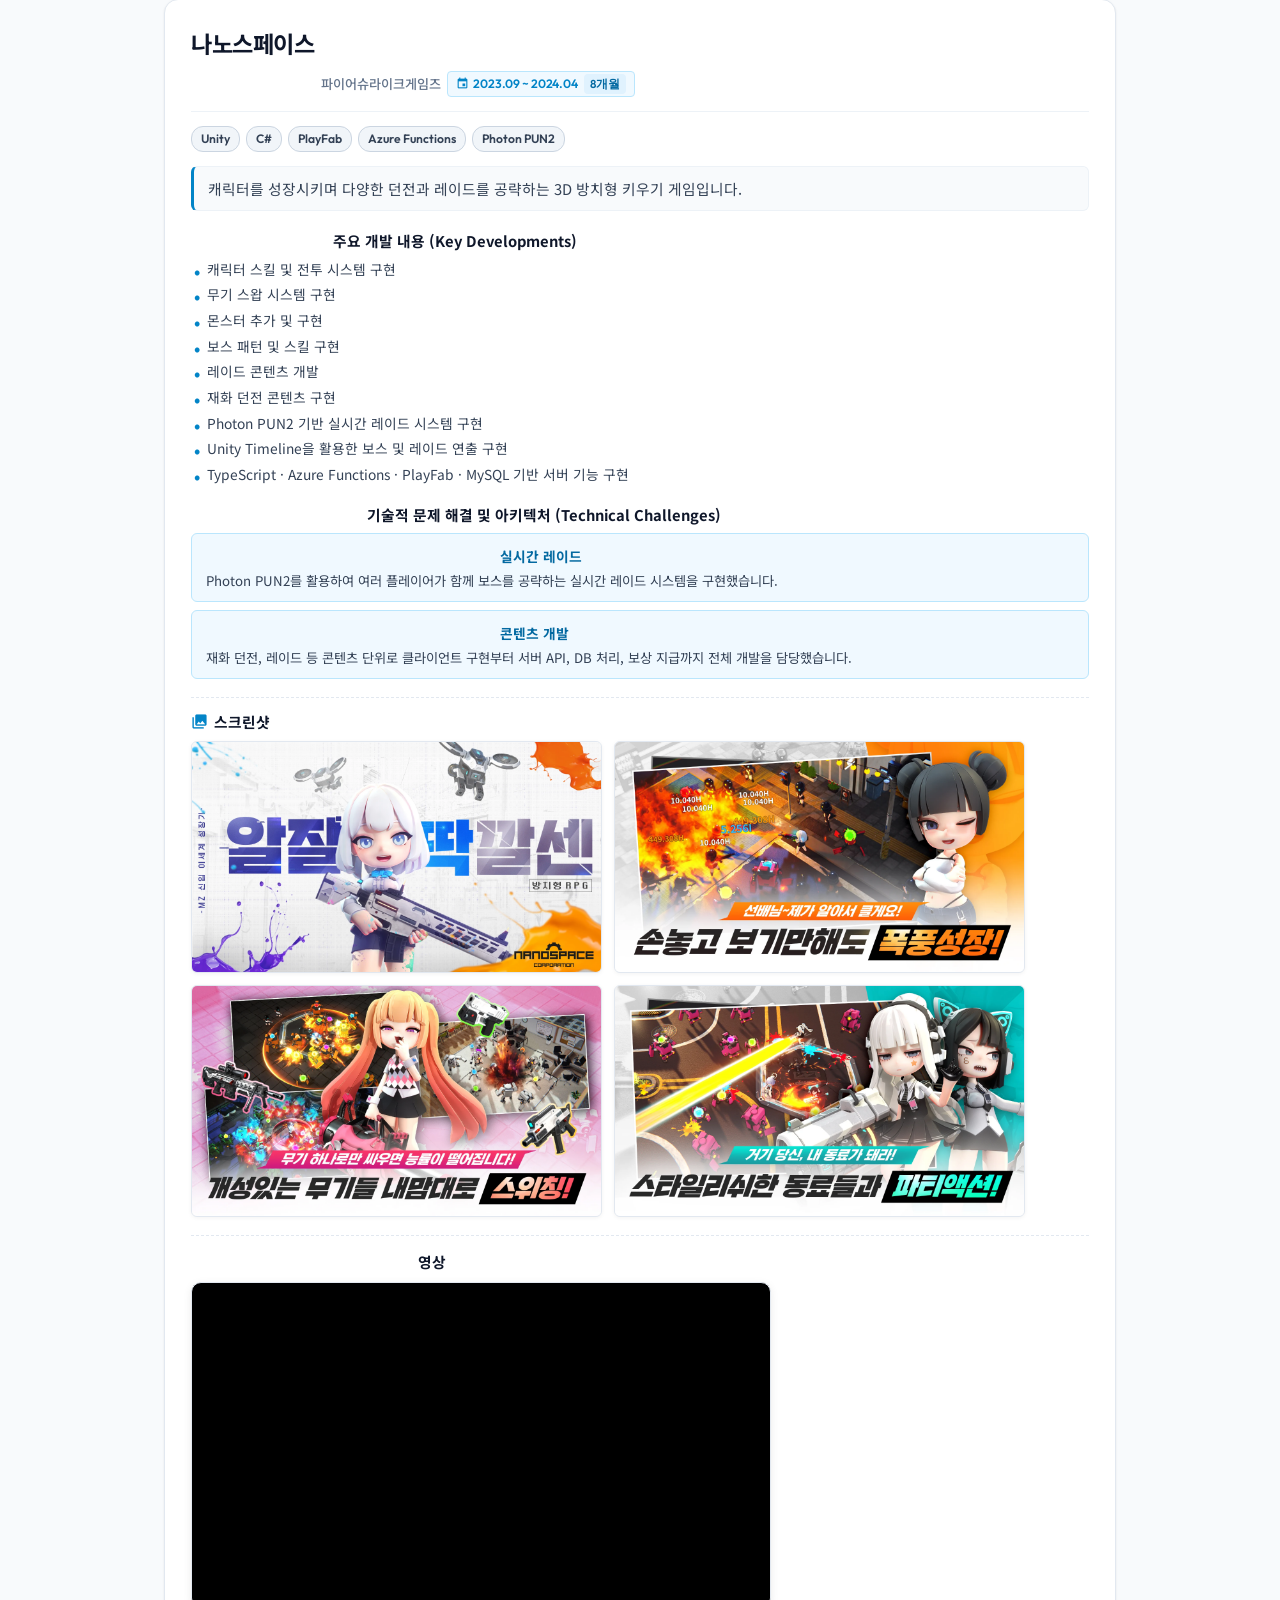
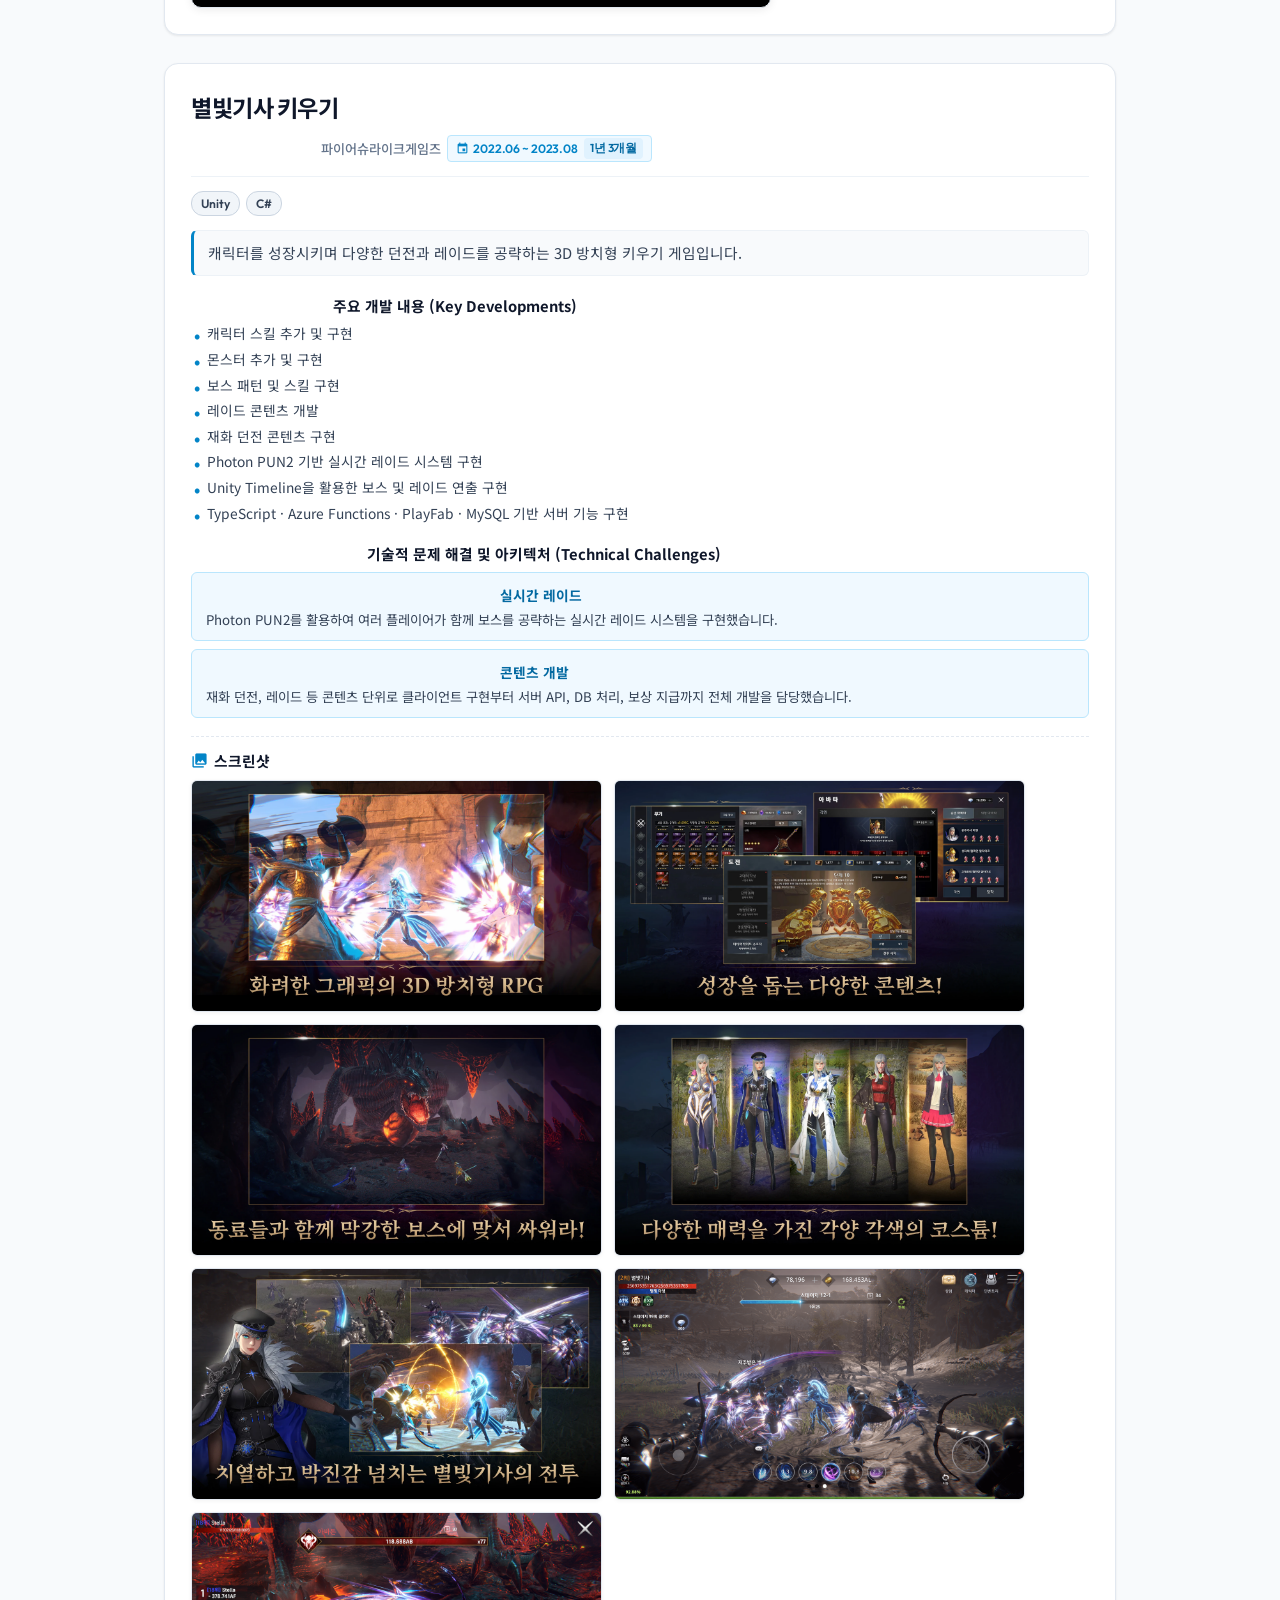
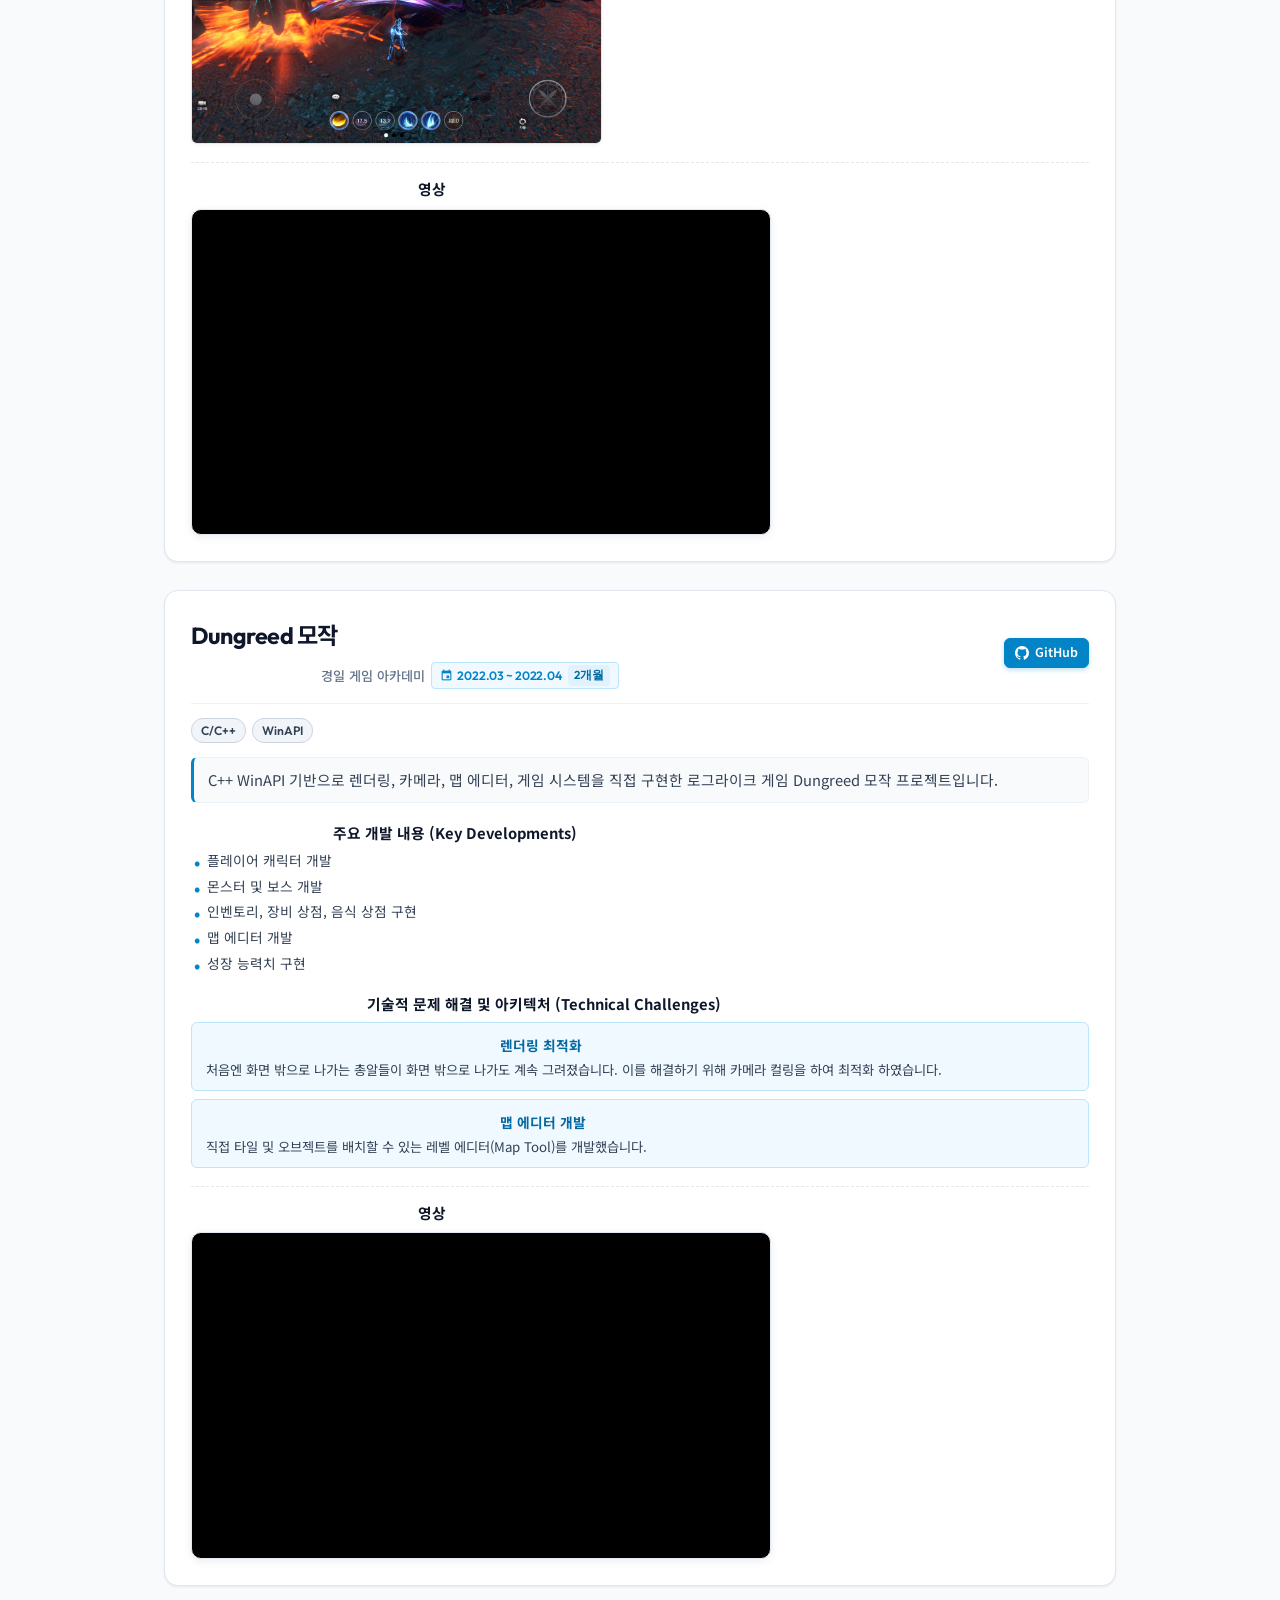
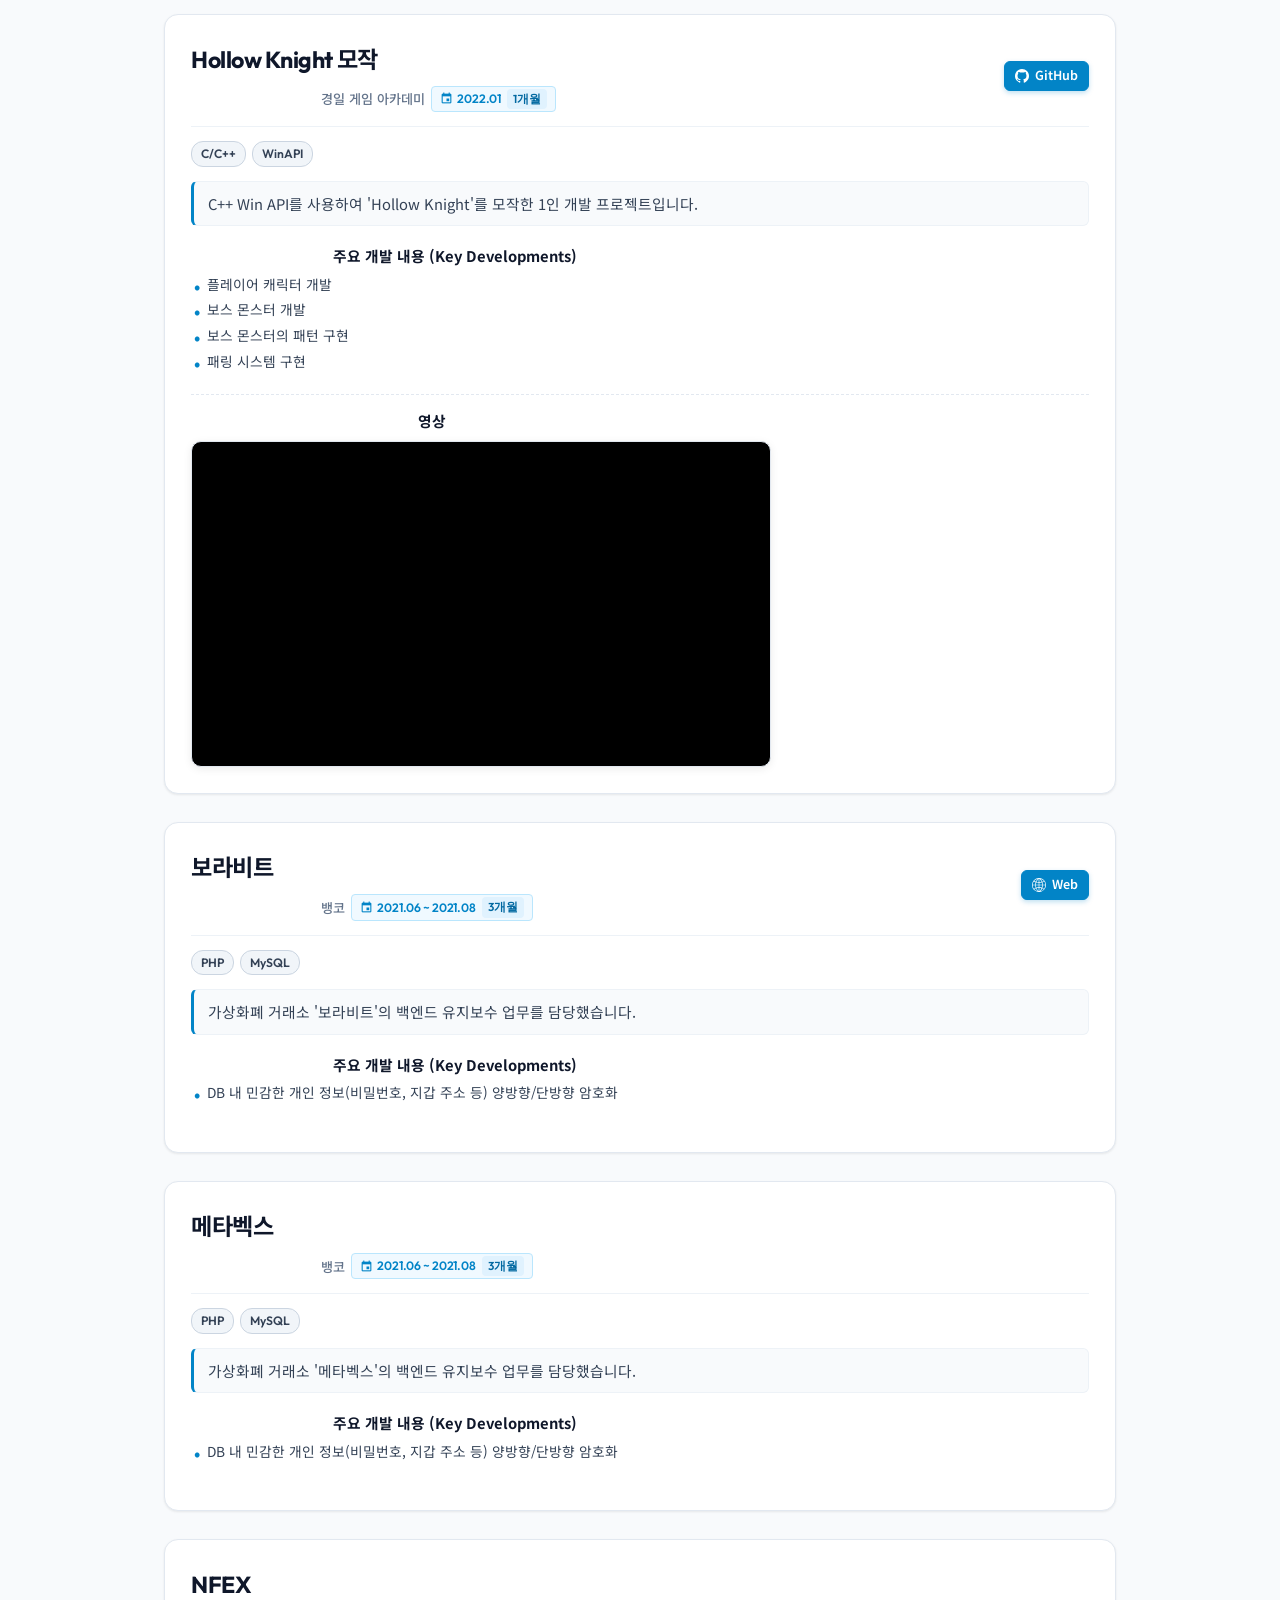
==== commit 568574e6: "날짜 수정" ====
--- a/print.html
+++ b/print.html
@@ -16,13 +16,13 @@
     <link rel="stylesheet" href="https://fonts.googleapis.com/icon?family=Material+Icons">
 
     <!-- Styles -->
-    <link rel="stylesheet" href="css/print-view.css?v=3">
+    <link rel="stylesheet" href="css/print-view.css?v=6">
     <link rel="shortcut icon" href="favicon.ico">
 
     <!-- Scripts -->
     <script src="js/jquery.min.js"></script>
     <script src="js/projects_data.js?v=2"></script>
-    <script src="js/print_view.js?v=3"></script>
+    <script src="js/print_view.js?v=6"></script>
 </head>
 
 <body>
@@ -43,8 +43,8 @@
             <div class="profile-main-info">
                 <div class="profile-header-top">
                     <div class="profile-title-group">
-                        <h1 id="profile-name">정지현 (Jeong Ji-hyeon)</h1>
-                        <p class="profile-title-role">Client Game Developer & Software Engineer</p>
+                        <h1 id="profile-name">정지현</h1>
+                        <!-- <p class="profile-title-role">Client Game Developer & Software Engineer</p> -->
                     </div>
 
                     <!-- Web Portfolio Link Badge (Print / PDF Only) -->
--- a/css/print-view.css
+++ b/css/print-view.css
@@ -12,16 +12,16 @@
     --bg-badge: #f1f5f9;
     --border-color: #e2e8f0;
     --border-subtle: #edf2f7;
-    
+
     --text-primary: #0f172a;
     --text-secondary: #334155;
     --text-muted: #64748b;
     --text-accent: #0284c7;
-    
+
     --primary-blue: #0284c7;
     --primary-blue-hover: #0369a1;
     --accent-gold: #b45309;
-    
+
     --card-shadow: 0 1px 3px rgba(0, 0, 0, 0.05), 0 1px 2px rgba(0, 0, 0, 0.03);
     --radius-sm: 6px;
     --radius-md: 10px;
@@ -48,7 +48,11 @@
 }
 
 /* Typography */
-h1, h2, h3, h4, .font-heading {
+h1,
+h2,
+h3,
+h4,
+.font-heading {
     font-family: 'Outfit', 'Noto Sans KR', sans-serif;
     font-weight: 700;
     letter-spacing: -0.02em;
@@ -313,12 +317,57 @@
 }
 
 /* ==========================================================================
-   WORK EXPERIENCE & EDUCATION
+   WORK EXPERIENCE & EDUCATION (Vertical Timeline Style)
    ========================================================================== */
 .experience-timeline {
+    position: relative;
     display: flex;
     flex-direction: column;
-    gap: 14px;
+    gap: 16px;
+    padding-left: 32px;
+}
+
+/* Continuous vertical timeline track line */
+.experience-timeline::before {
+    content: '';
+    position: absolute;
+    left: 8px;
+    top: 24px;
+    bottom: 24px;
+    width: 2px;
+    background: #cbd5e1;
+    border-radius: 2px;
+}
+
+.experience-item {
+    position: relative;
+}
+
+/* Timeline bullet / dot */
+.exp-timeline-dot {
+    position: absolute;
+    left: -32px;
+    top: 20px;
+    width: 18px;
+    height: 18px;
+    border-radius: 50%;
+    background: #ffffff;
+    border: 3.5px solid var(--primary-blue);
+    box-shadow: 0 0 0 3px rgba(2, 132, 199, 0.15);
+    z-index: 2;
+    transition: all 0.2s cubic-bezier(0.4, 0, 0.2, 1);
+}
+
+/* Top item (Current / latest) dot highlight */
+.experience-item:first-child .exp-timeline-dot {
+    background: var(--primary-blue);
+    border-color: #ffffff;
+    box-shadow: 0 0 0 3px rgba(2, 132, 199, 0.35);
+}
+
+.experience-item:hover .exp-timeline-dot {
+    transform: scale(1.18);
+    box-shadow: 0 0 0 5px rgba(2, 132, 199, 0.25);
 }
 
 .experience-card {
@@ -327,38 +376,106 @@
     border-radius: var(--radius-md);
     padding: 18px 22px;
     box-shadow: var(--card-shadow);
+    transition: transform 0.2s ease, border-color 0.2s ease, box-shadow 0.2s ease;
+}
+
+.experience-card:hover {
+    border-color: #cbd5e1;
+    transform: translateX(3px);
+    box-shadow: 0 4px 14px rgba(0, 0, 0, 0.06);
 }
 
 .exp-header {
     display: flex;
-    justify-content: space-between;
-    align-items: baseline;
+    align-items: center;
     flex-wrap: wrap;
+    gap: 8px 12px;
+    margin-bottom: 8px;
+}
+
+.exp-company-group {
+    display: flex;
+    align-items: center;
     gap: 8px;
-    margin-bottom: 6px;
+    flex-wrap: wrap;
 }
 
 .exp-company-name {
     font-size: 1.15rem;
     font-weight: 700;
     color: var(--text-primary);
-    display: flex;
-    align-items: center;
-    gap: 8px;
-}
-
-.exp-period {
+    line-height: 1.3;
+}
+
+.exp-type-tag {
+    display: inline-flex;
+    align-items: center;
+    gap: 3px;
+    font-size: 0.75rem;
+    font-weight: 600;
+    padding: 2px 7px;
+    border-radius: 4px;
+    letter-spacing: -0.01em;
+}
+
+.exp-type-tag i {
+    font-size: 13px;
+}
+
+.exp-type-tag.company {
+    background: #e0f2fe;
+    color: #0369a1;
+    border: 1px solid #bae6fd;
+}
+
+.exp-type-tag.education {
+    background: #f1f5f9;
+    color: #475569;
+    border: 1px solid #e2e8f0;
+}
+
+.exp-period-badge {
+    display: inline-flex;
+    align-items: center;
+    gap: 6px;
+    background: #f0f9ff;
+    border: 1px solid #bae6fd;
+    color: #0284c7;
+    padding: 3px 10px;
+    border-radius: 9999px;
     font-family: 'Outfit', sans-serif;
-    font-size: 0.9rem;
+    font-size: 0.85rem;
     font-weight: 600;
-    color: var(--text-accent);
+}
+
+.exp-period-badge i {
+    font-size: 15px;
+    color: #0284c7;
+}
+
+.exp-period-duration {
+    font-size: 0.78rem;
+    font-weight: 600;
+    color: #0369a1;
+    background: #e0f2fe;
+    padding: 1px 7px;
+    border-radius: 10px;
+    margin-left: 2px;
 }
 
 .exp-role {
     font-weight: 600;
     font-size: 0.92rem;
-    color: #1e293b;
-    margin-bottom: 6px;
+    color: #334155;
+    margin-bottom: 8px;
+    display: flex;
+    align-items: center;
+    gap: 6px;
+}
+
+.exp-role i {
+    font-size: 16px;
+    color: #64748b;
 }
 
 .exp-desc {
@@ -440,7 +557,7 @@
 .proj-card-header {
     display: flex;
     justify-content: space-between;
-    align-items: flex-start;
+    align-items: center;
     flex-wrap: wrap;
     gap: 12px;
     margin-bottom: 14px;
@@ -452,6 +569,7 @@
     display: flex;
     flex-direction: column;
     gap: 4px;
+    flex: 1;
 }
 
 .proj-main-title {
@@ -497,22 +615,41 @@
     border-radius: 4px;
 }
 
+.badge-proj-period {
+    display: inline-flex;
+    align-items: center;
+    gap: 4px;
+    background: #f0f9ff;
+    color: #0284c7;
+    border: 1px solid #bae6fd;
+    font-family: 'Outfit', sans-serif;
+    font-size: 0.76rem;
+    font-weight: 600;
+    padding: 2px 8px;
+    border-radius: 4px;
+    letter-spacing: -0.01em;
+}
+
+.badge-proj-period i {
+    font-size: 13px;
+    color: #0284c7;
+}
+
+.proj-period-duration {
+    font-size: 0.72rem;
+    font-weight: 600;
+    color: #0369a1;
+    background: #e0f2fe;
+    padding: 1px 6px;
+    border-radius: 4px;
+    margin-left: 2px;
+}
+
 .proj-meta-right {
     display: flex;
-    flex-direction: column;
-    align-items: flex-end;
+    align-items: center;
     gap: 8px;
-}
-
-.proj-period-badge {
-    font-family: 'Outfit', sans-serif;
-    font-weight: 700;
-    font-size: 0.92rem;
-    color: var(--text-accent);
-    background: #f8fafc;
-    border: 1px solid var(--border-color);
-    padding: 3px 10px;
-    border-radius: 6px;
+    flex-shrink: 0;
 }
 
 .proj-platform-icons {
@@ -532,7 +669,6 @@
     display: flex;
     align-items: center;
     gap: 8px;
-    margin-top: 4px;
     flex-wrap: wrap;
 }
 
@@ -764,6 +900,7 @@
 
 .proj-video-link-hint {
     margin-top: 8px;
+    display: none;
 }
 
 .proj-video-url-link {
@@ -804,7 +941,9 @@
 }
 
 @media print {
-    html, body {
+
+    html,
+    body {
         background-color: #ffffff !important;
         color: #0f172a !important;
         font-size: 10pt !important;
@@ -930,12 +1069,55 @@
         font-size: 8.5pt !important;
     }
 
+    .experience-item,
     .experience-card,
     .skills-container,
     .project-item-card {
         box-shadow: none !important;
         page-break-inside: avoid !important;
         break-inside: avoid !important;
+    }
+
+    .experience-timeline {
+        padding-left: 26px !important;
+    }
+
+    .experience-timeline::before {
+        left: 7px !important;
+        background: #cbd5e1 !important;
+        -webkit-print-color-adjust: exact !important;
+        print-color-adjust: exact !important;
+    }
+
+    .exp-timeline-dot {
+        left: -26px !important;
+        width: 15px !important;
+        height: 15px !important;
+        top: 18px !important;
+        box-shadow: none !important;
+        -webkit-print-color-adjust: exact !important;
+        print-color-adjust: exact !important;
+    }
+
+    .experience-card {
+        transform: none !important;
+        padding: 14px 18px !important;
+    }
+
+    .exp-period-badge,
+    .badge-proj-period {
+        background: #f0f9ff !important;
+        border: 1px solid #bae6fd !important;
+        -webkit-print-color-adjust: exact !important;
+        print-color-adjust: exact !important;
+    }
+
+    .exp-period-duration,
+    .proj-period-duration {
+        background: #e0f2fe !important;
+        color: #0369a1 !important;
+        -webkit-print-color-adjust: exact !important;
+        print-color-adjust: exact !important;
     }
 
     .project-item-card {
@@ -1046,5 +1228,22 @@
     .proj-video-container {
         max-width: 100%;
     }
-}
-
+
+    .experience-timeline {
+        padding-left: 26px;
+    }
+
+    .experience-timeline::before {
+        left: 7px;
+    }
+
+    .exp-timeline-dot {
+        left: -26px;
+        width: 16px;
+        height: 16px;
+    }
+
+    .exp-header {
+        gap: 6px 10px;
+    }
+}
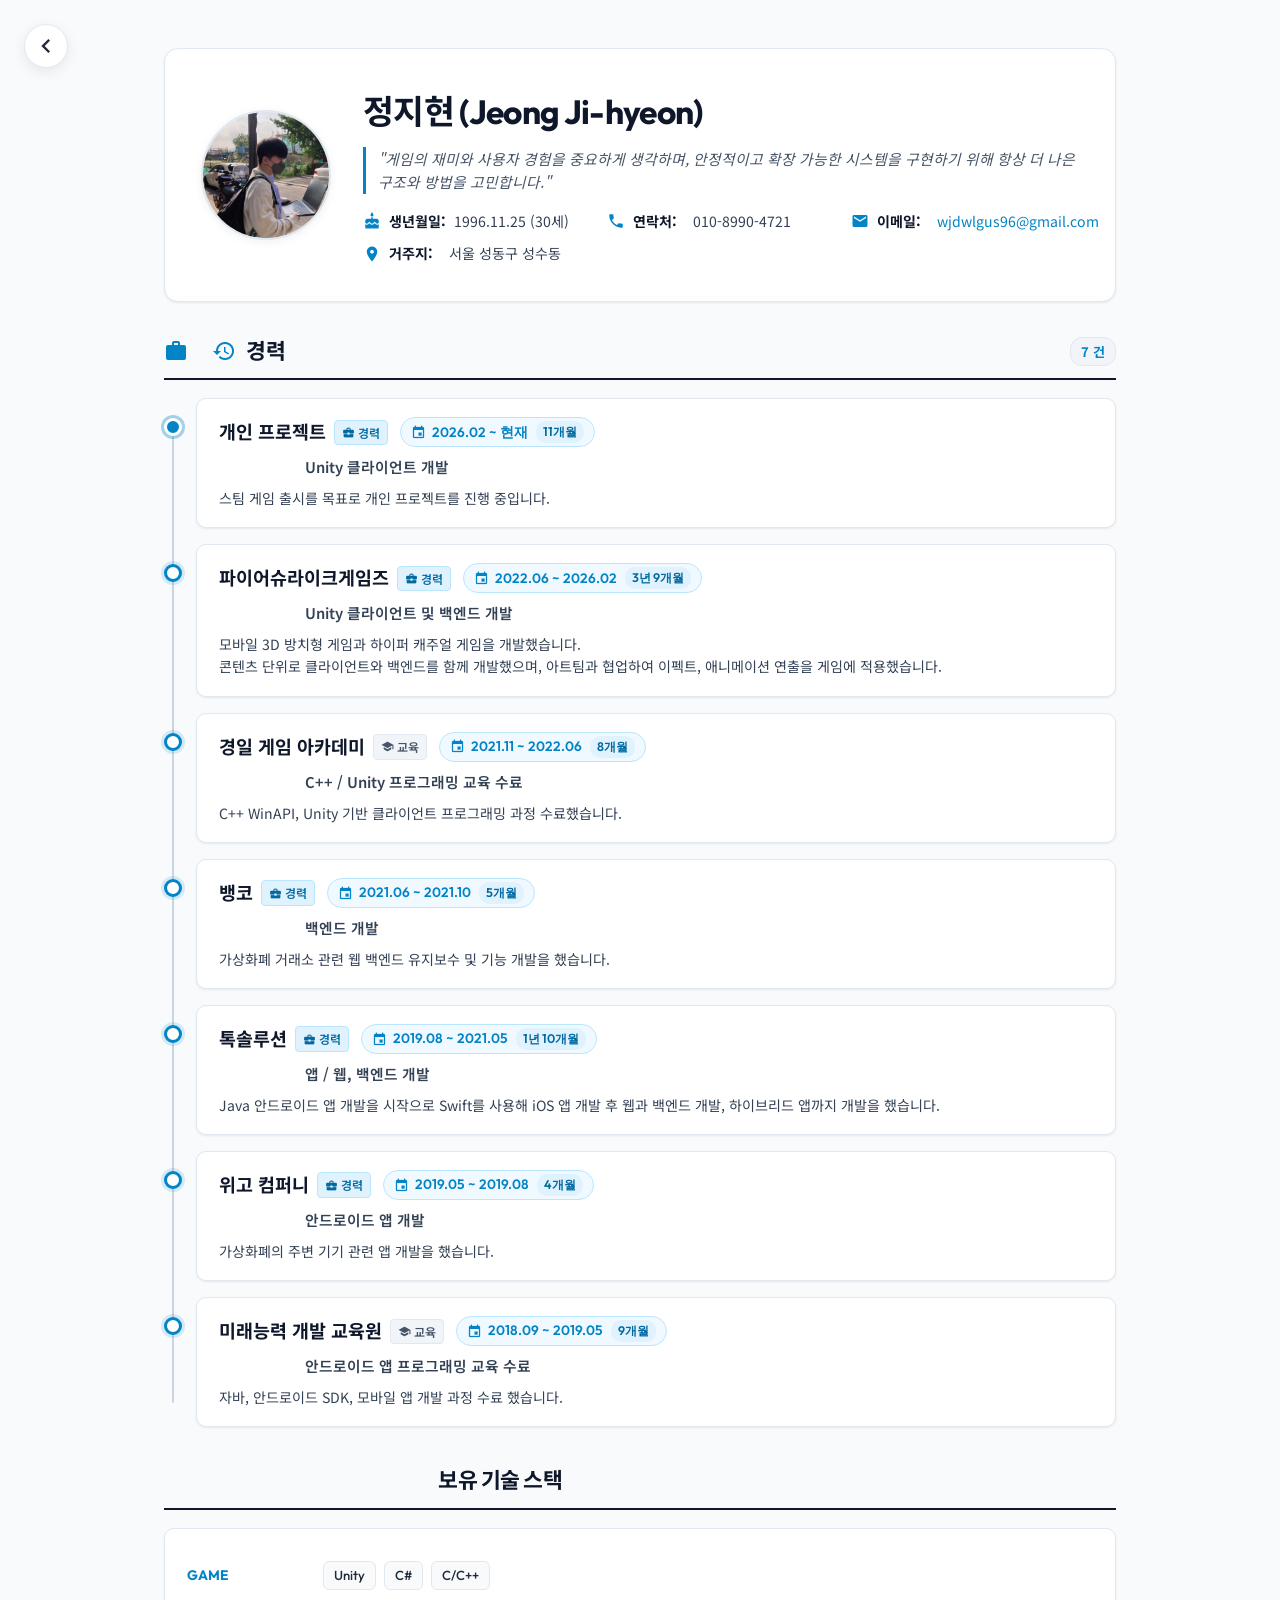
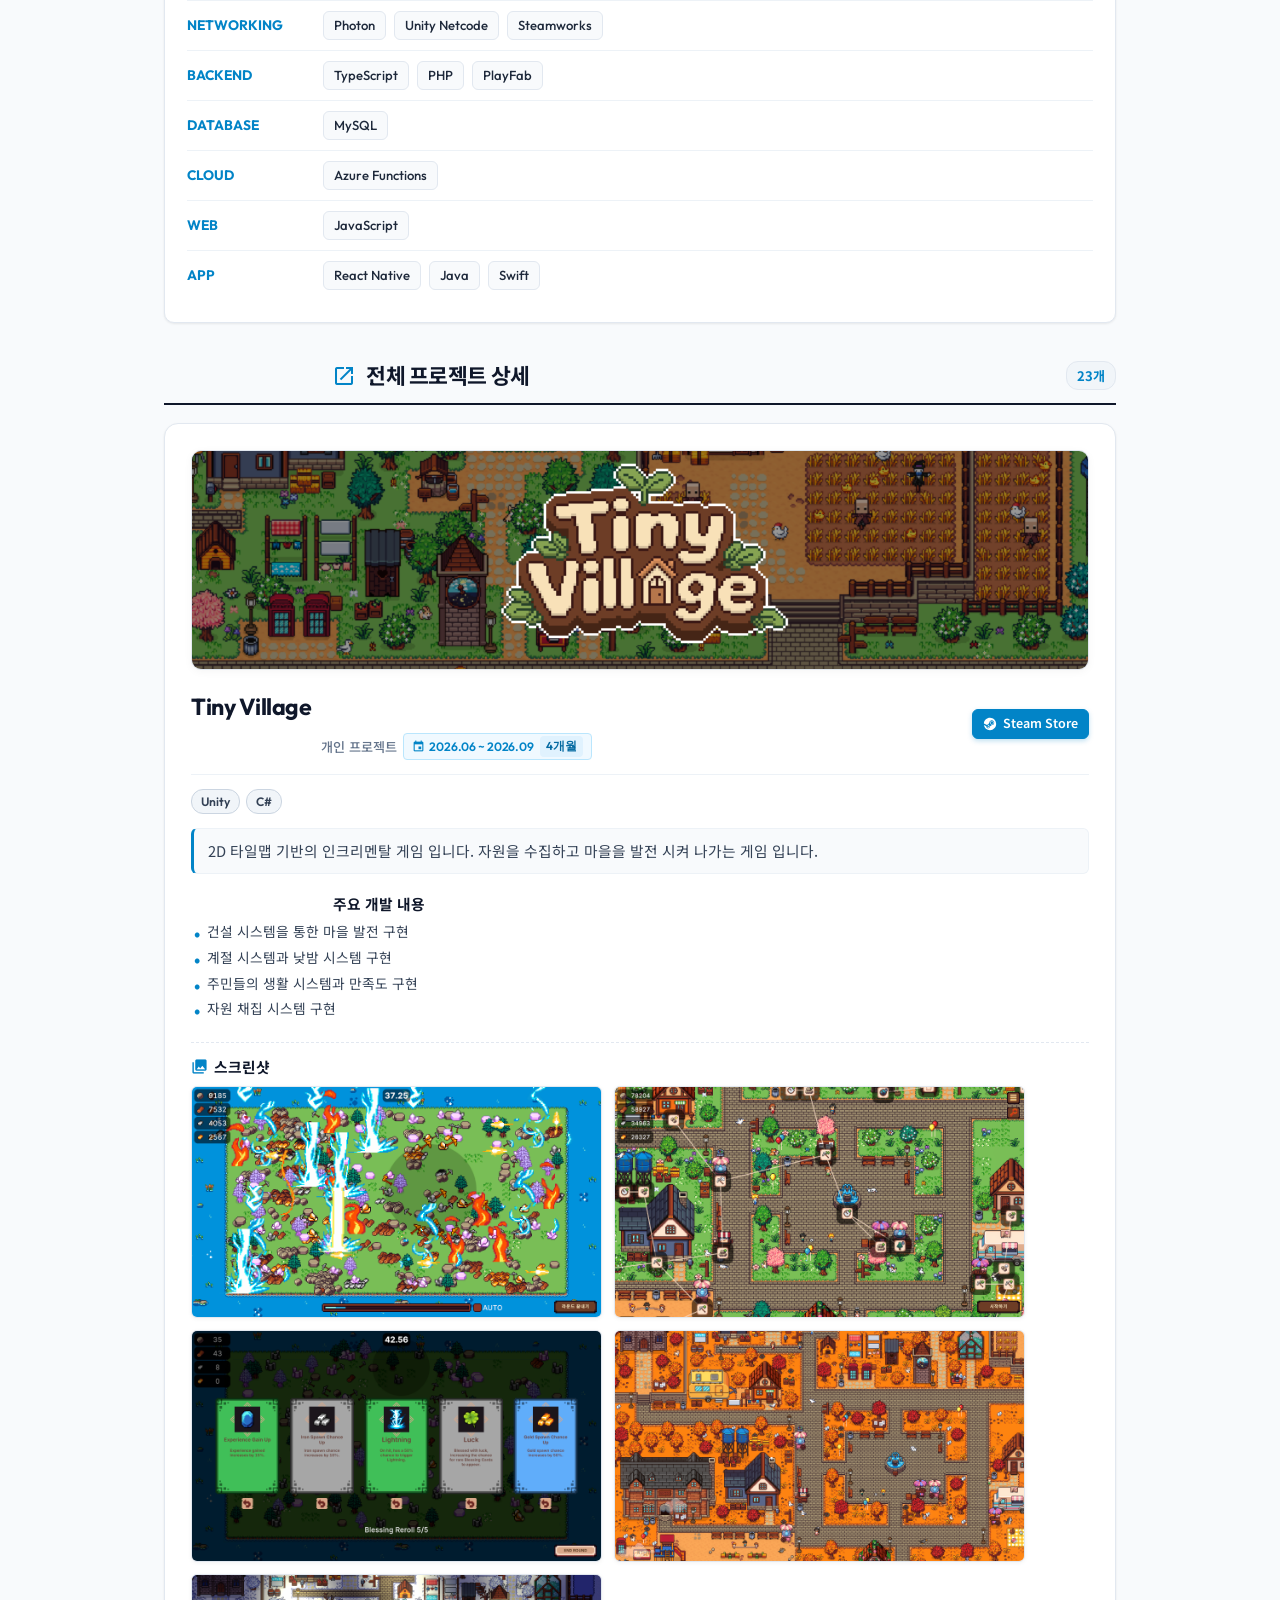
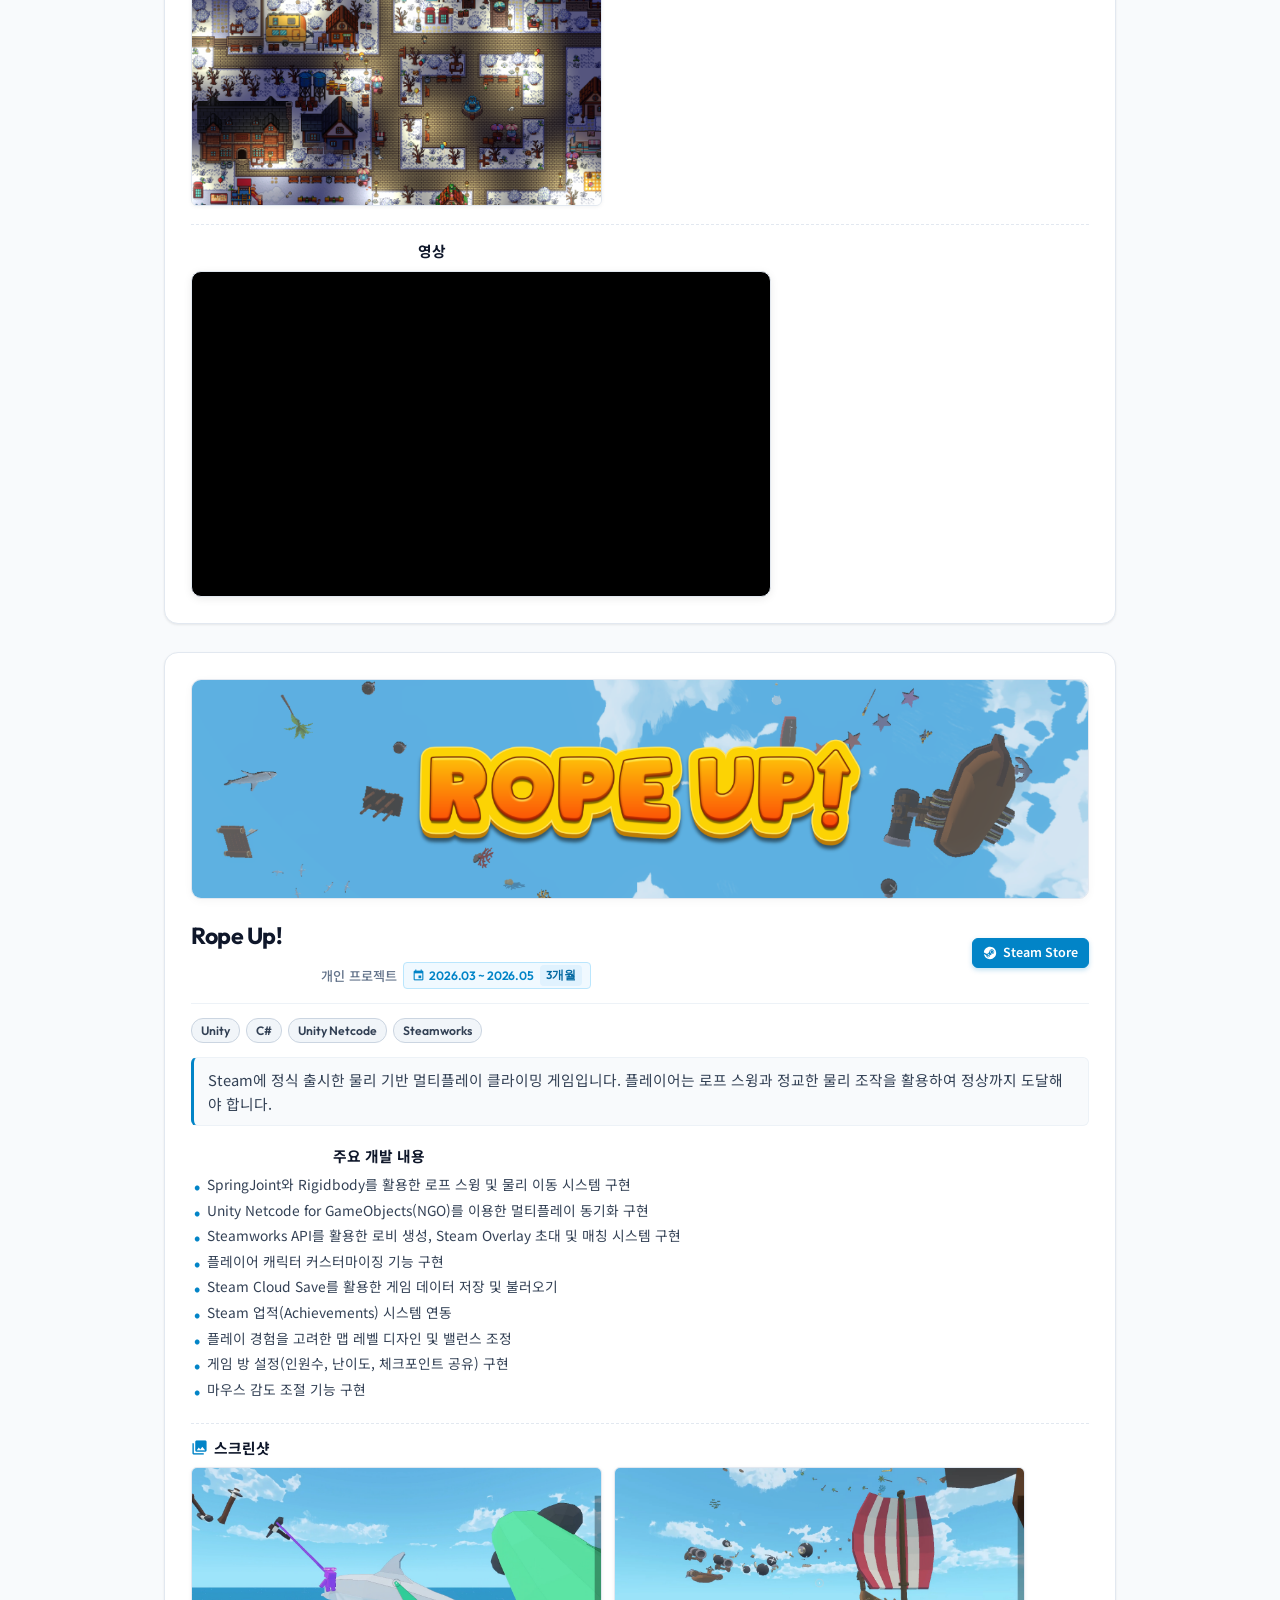
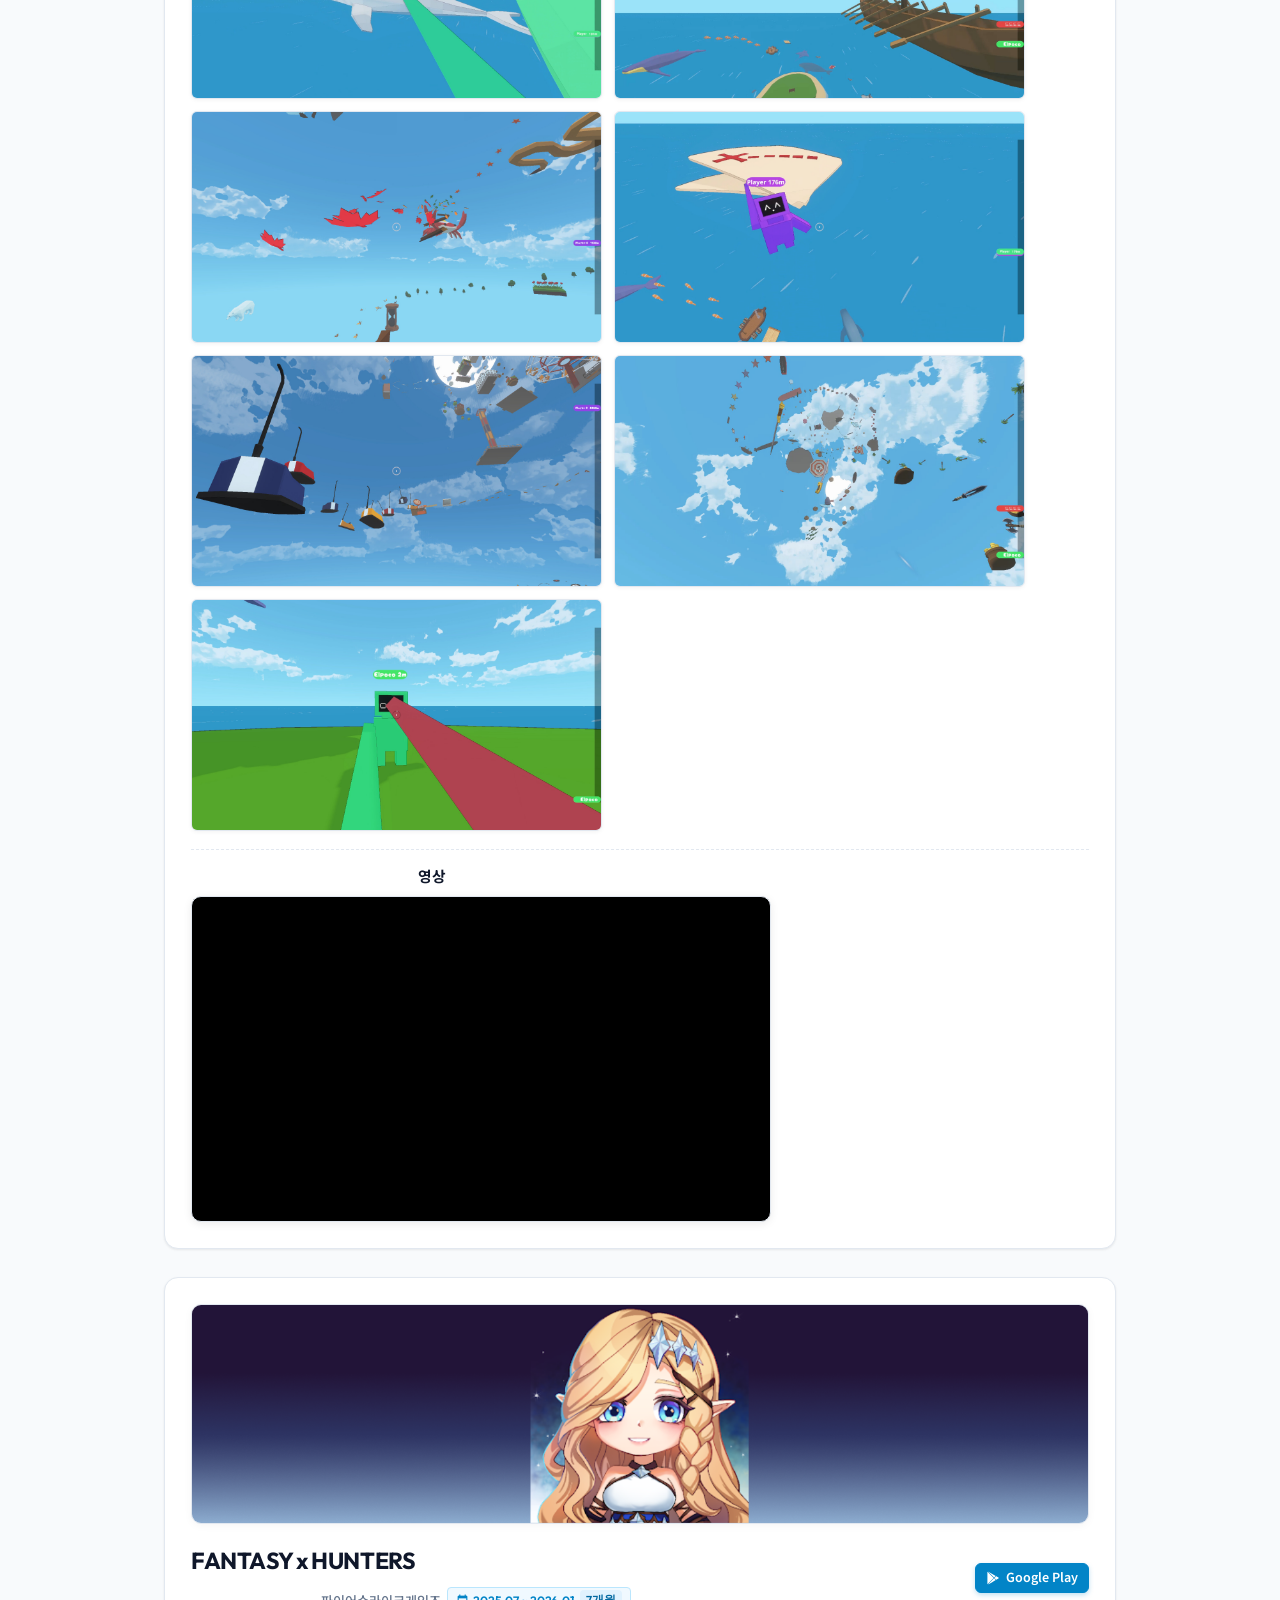
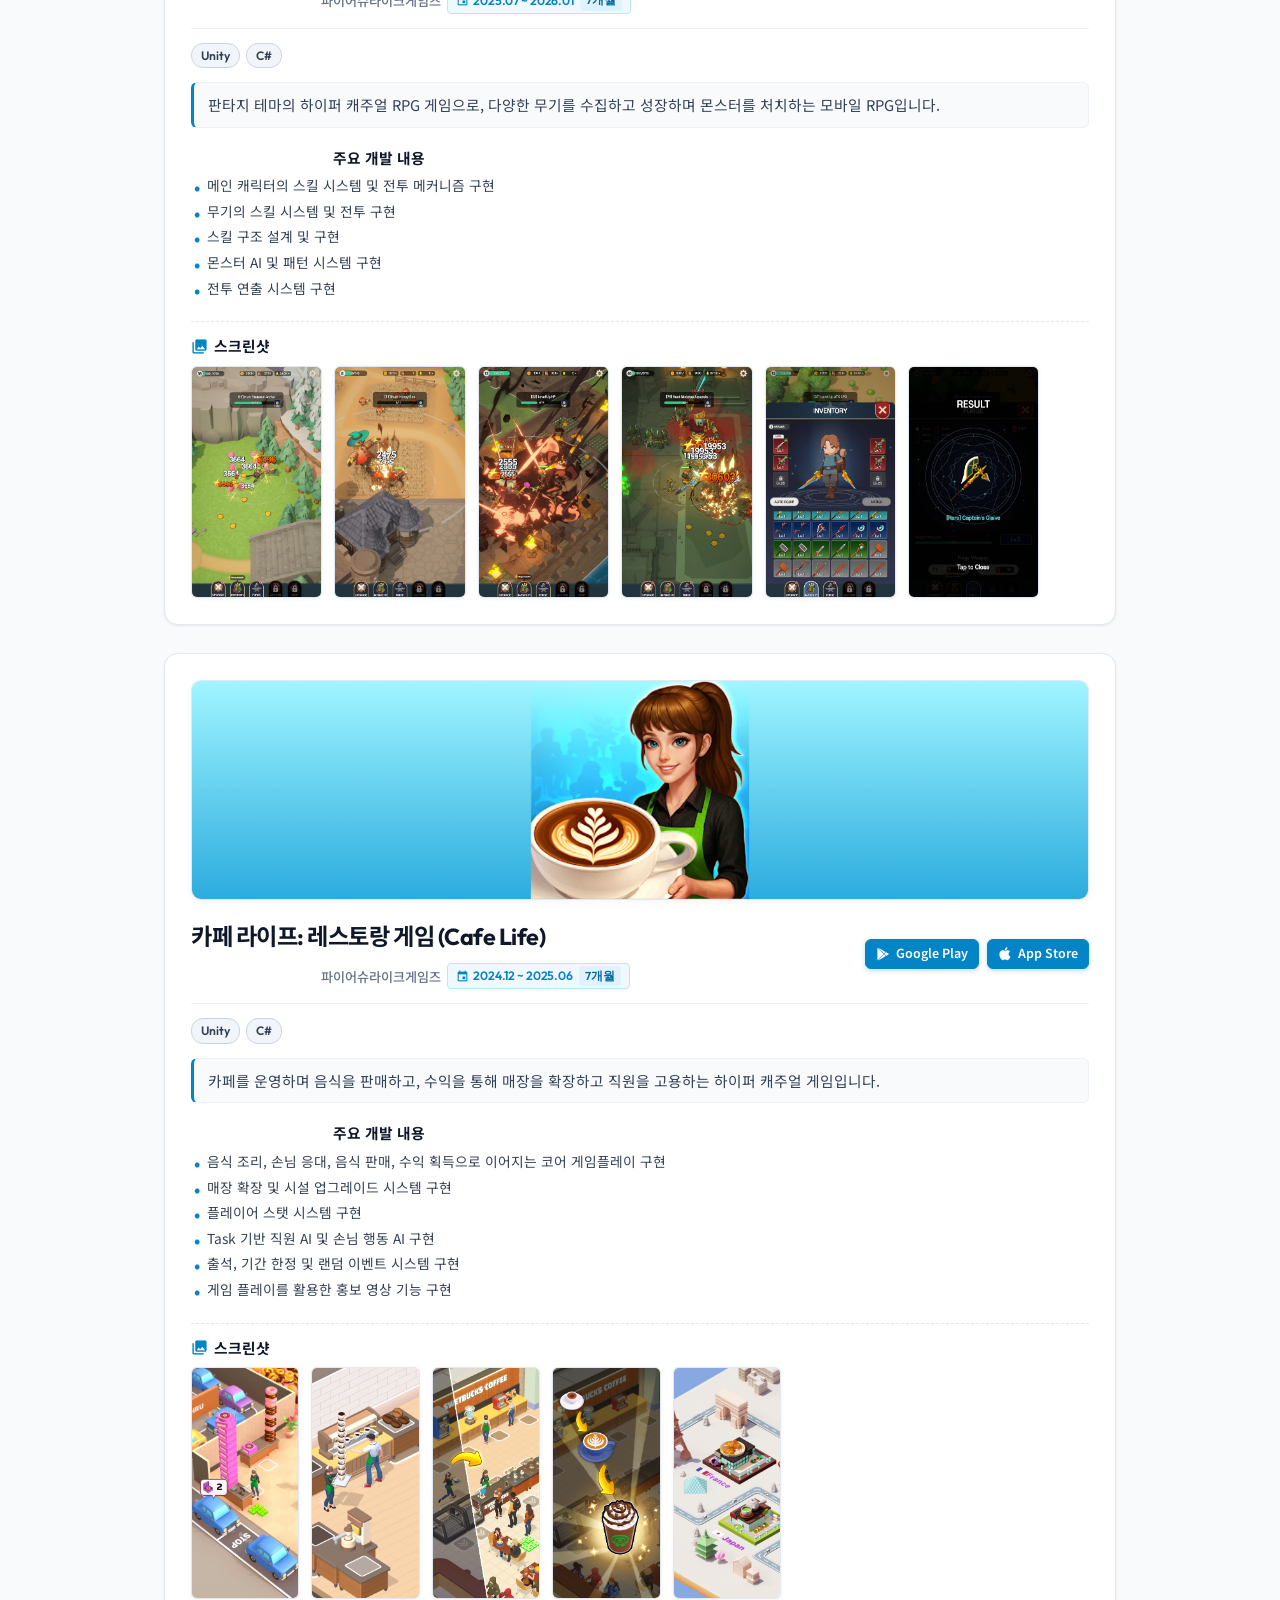
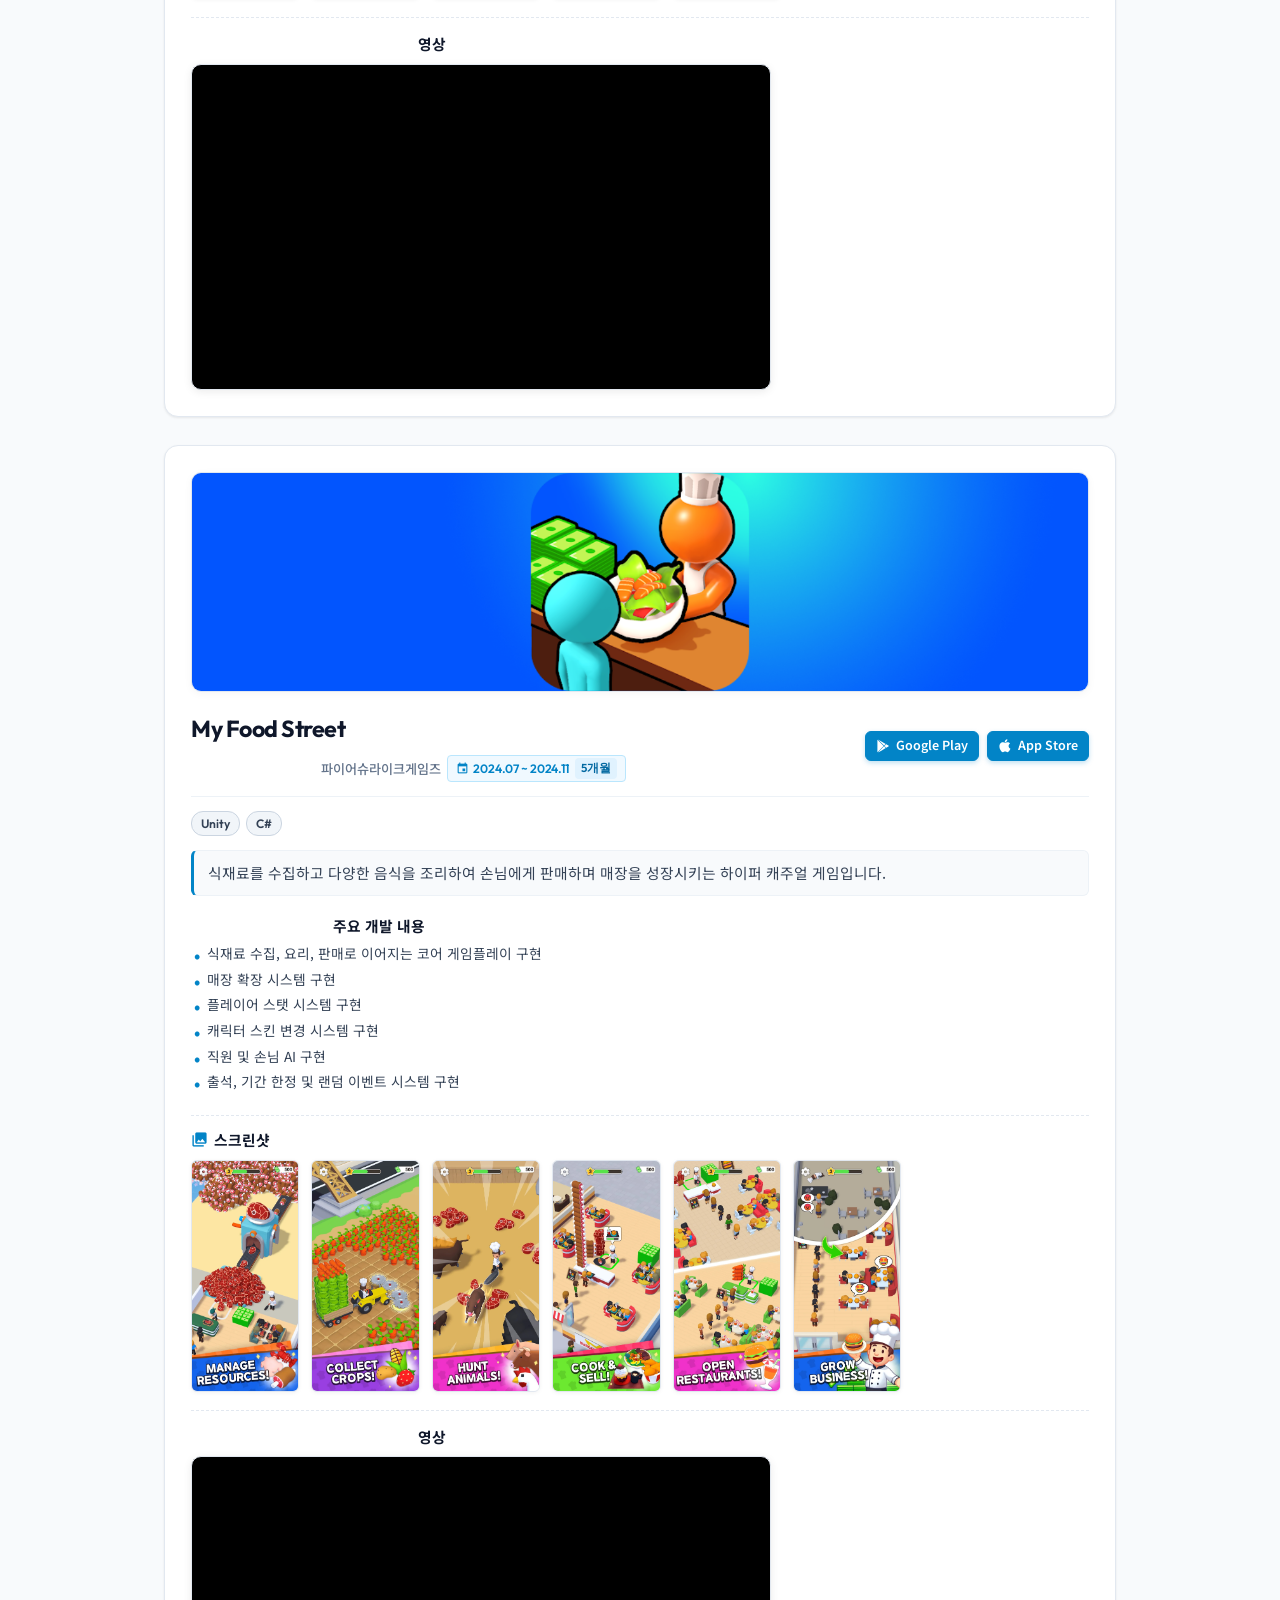
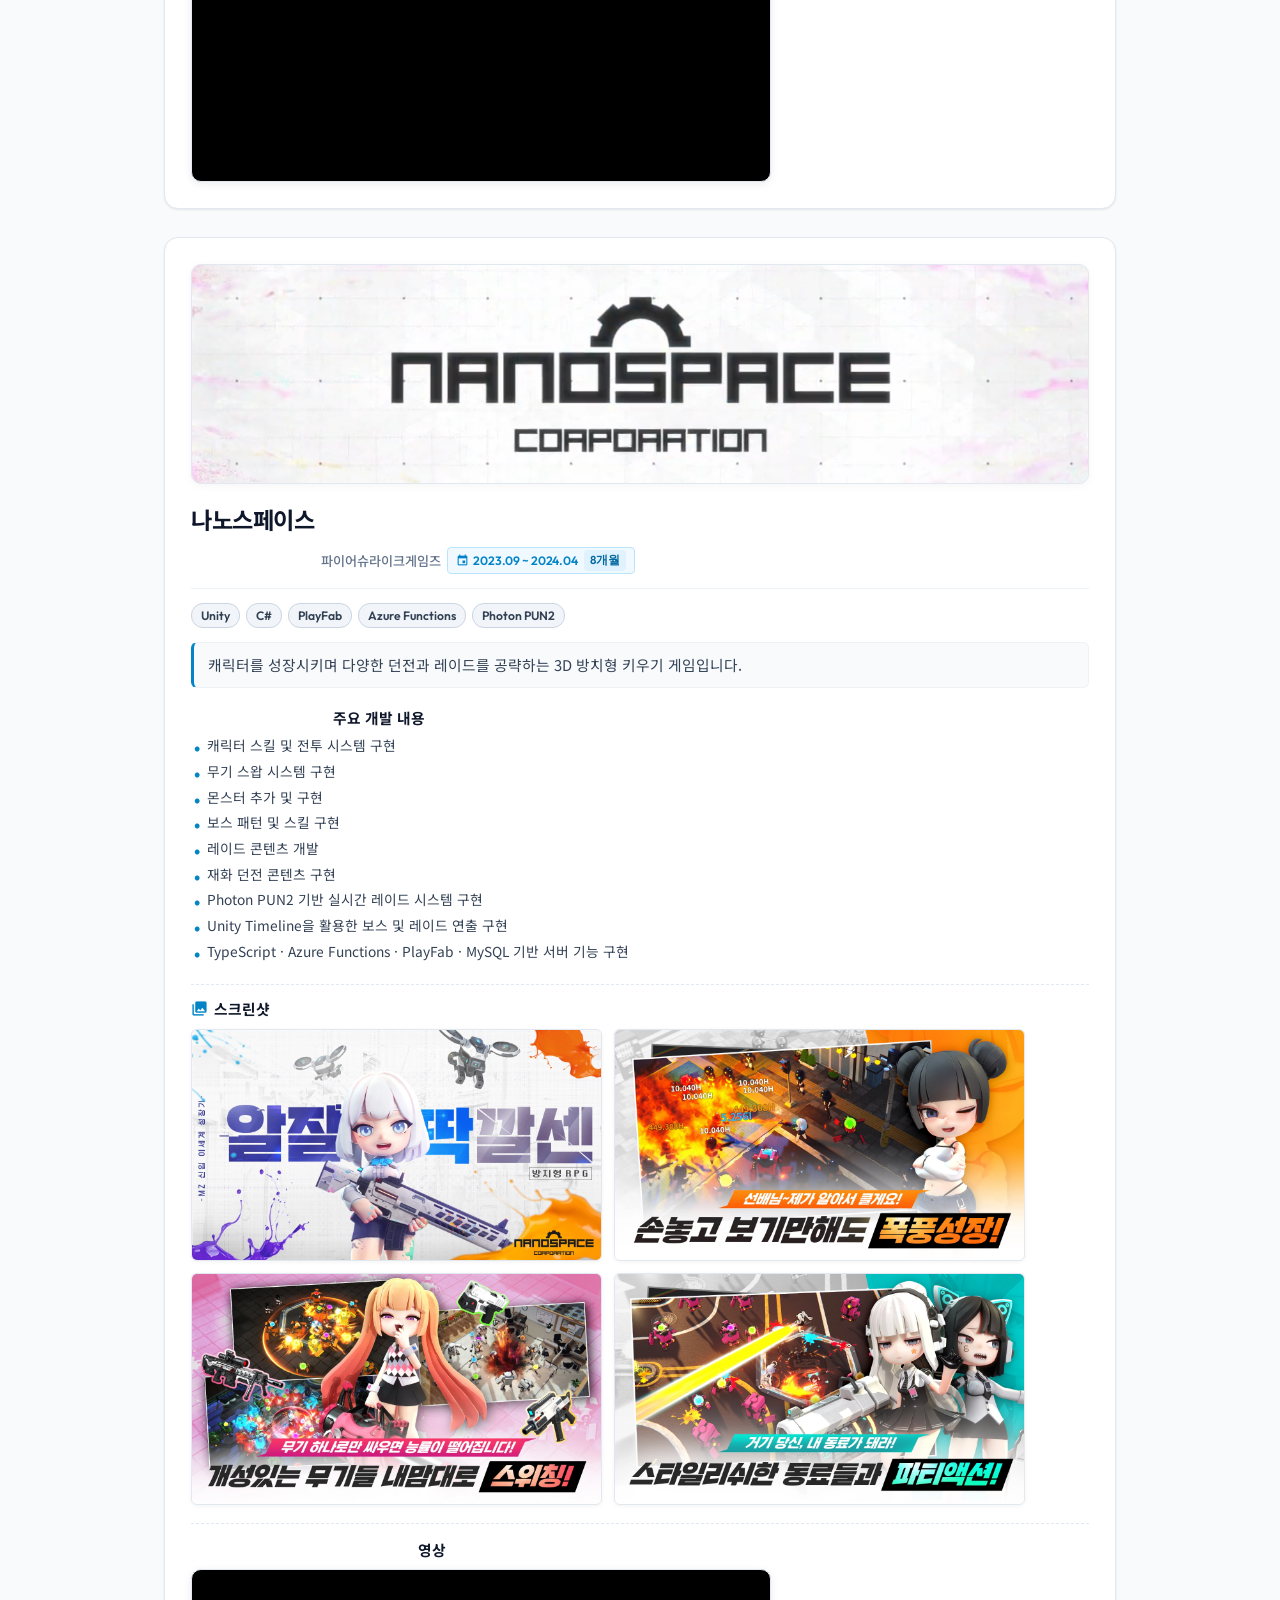
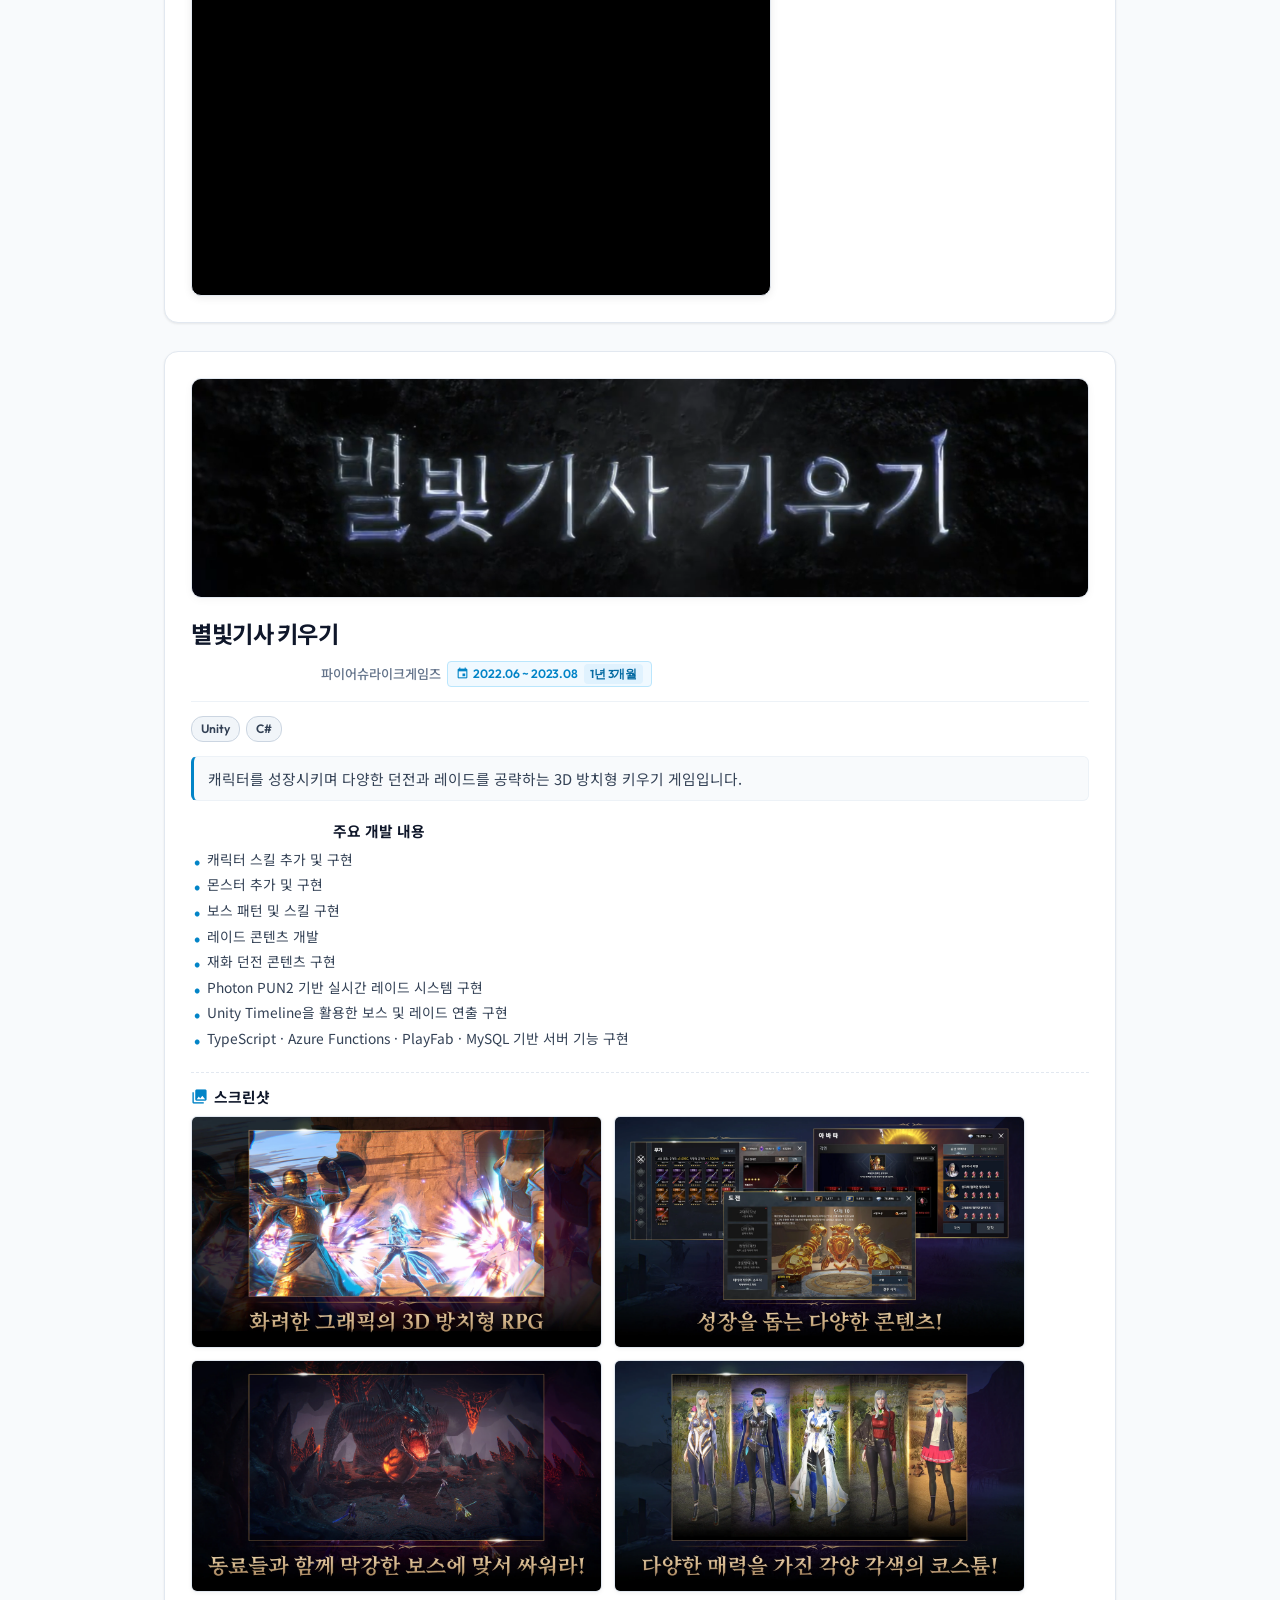
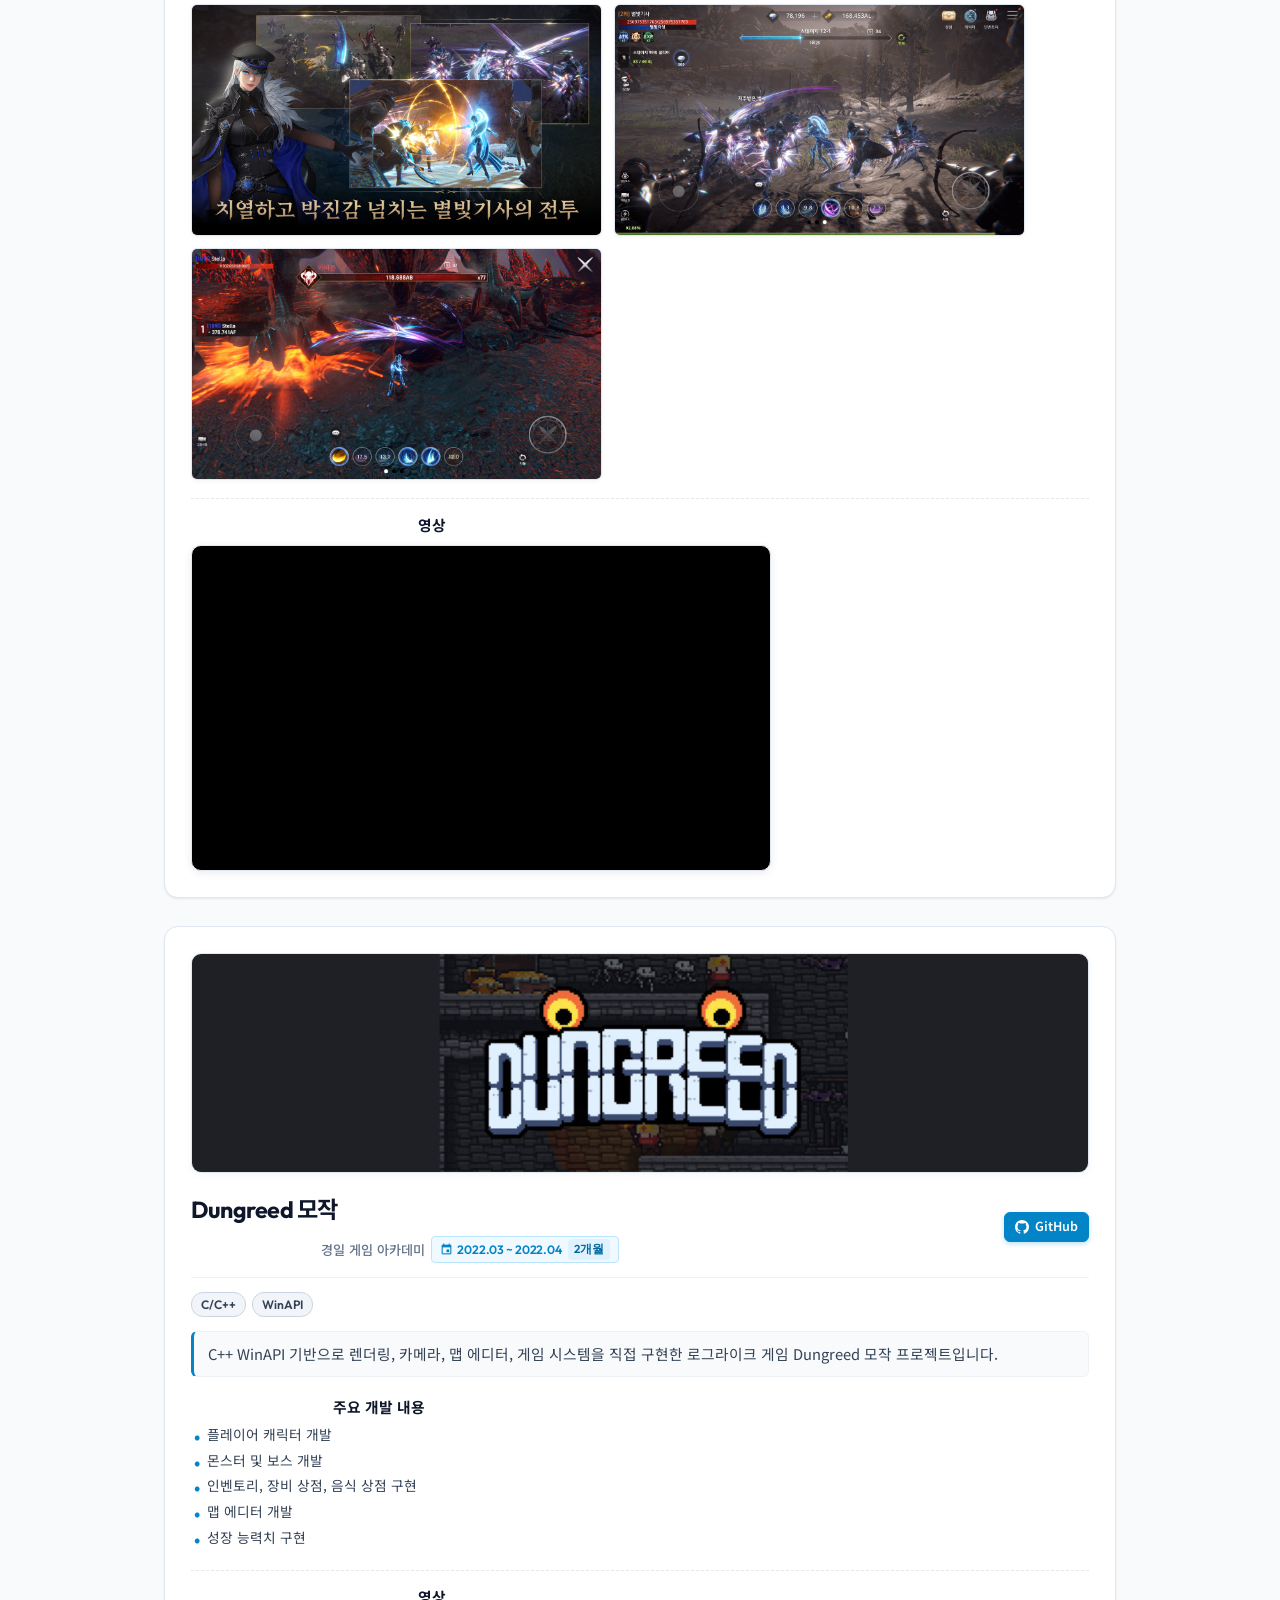
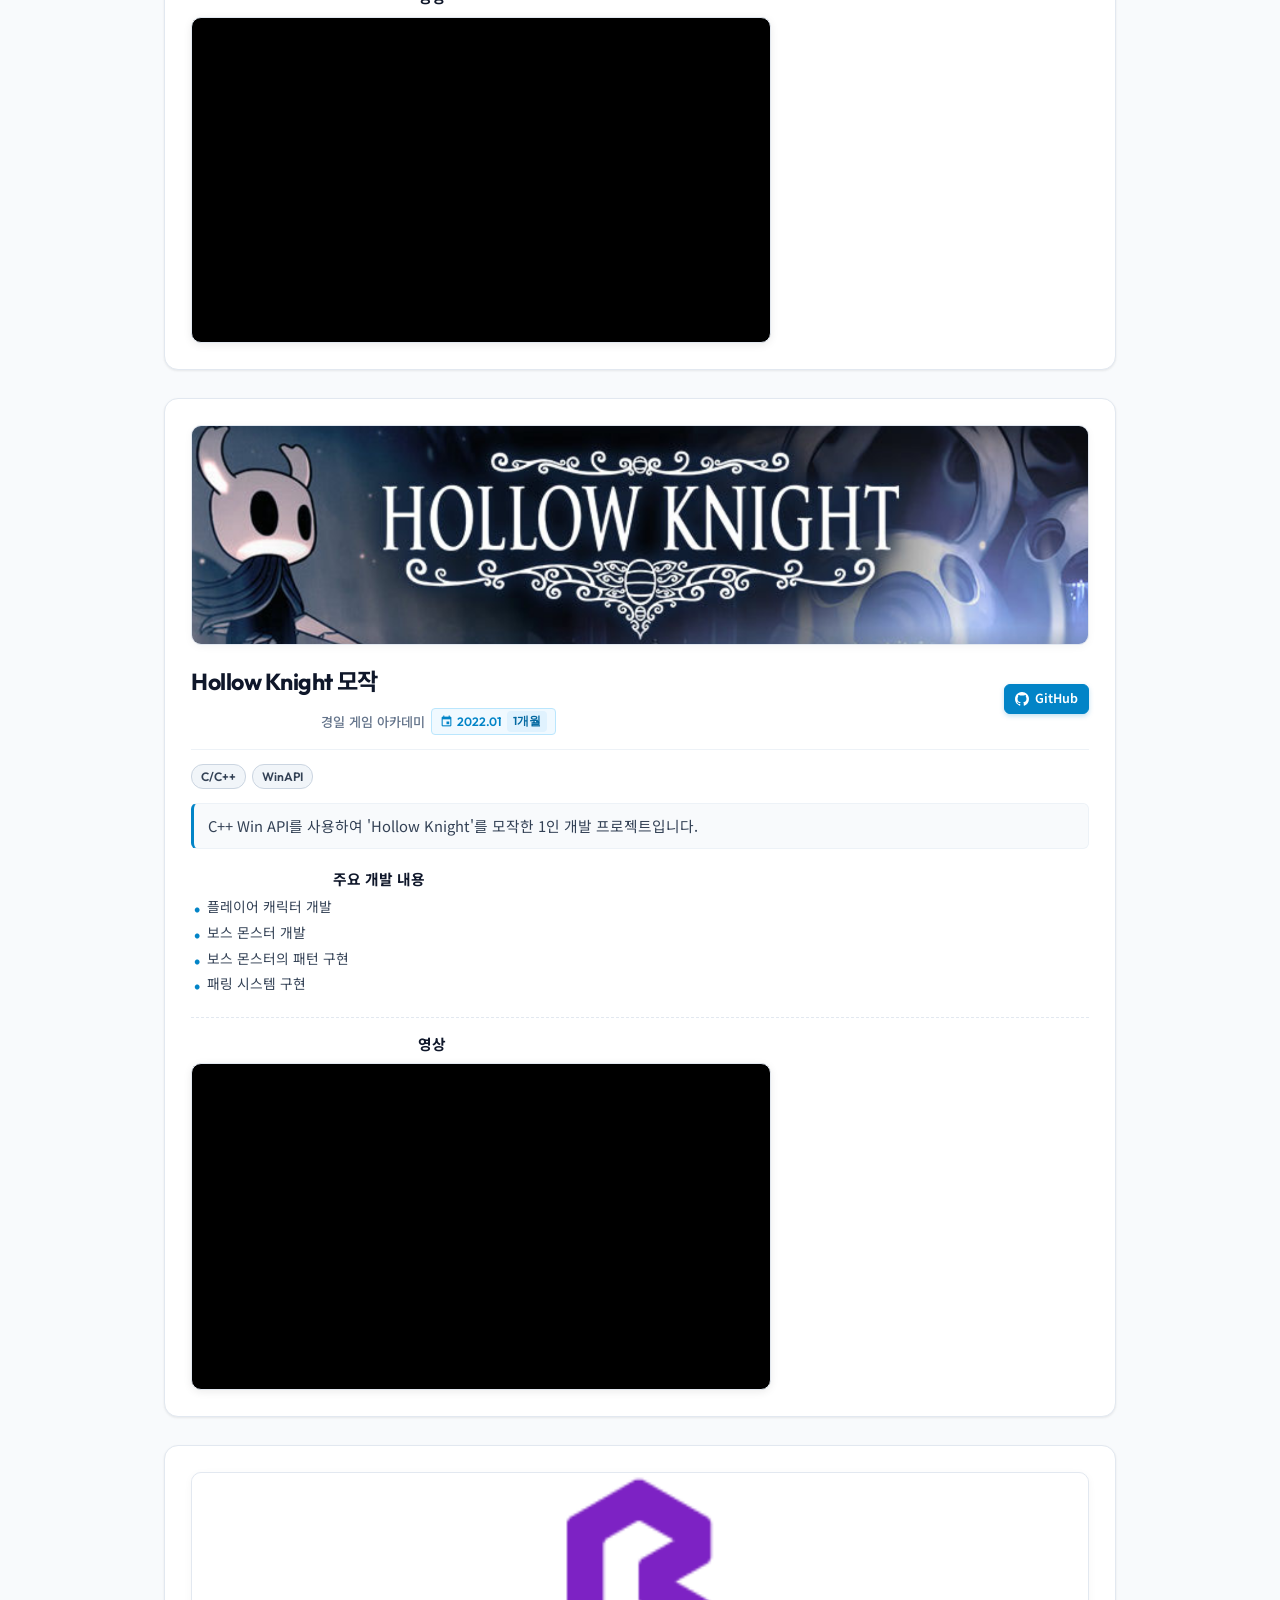
==== commit e11703cc: "디자인 수정" ====
--- a/print.html
+++ b/print.html
@@ -16,13 +16,13 @@
     <link rel="stylesheet" href="https://fonts.googleapis.com/icon?family=Material+Icons">
 
     <!-- Styles -->
-    <link rel="stylesheet" href="css/print-view.css?v=6">
+    <link rel="stylesheet" href="css/print-view.css?v=10">
     <link rel="shortcut icon" href="favicon.ico">
 
     <!-- Scripts -->
     <script src="js/jquery.min.js"></script>
     <script src="js/projects_data.js?v=2"></script>
-    <script src="js/print_view.js?v=6"></script>
+    <script src="js/print_view.js?v=10"></script>
 </head>
 
 <body>
@@ -55,7 +55,8 @@
                         </div>
                         <div class="badge-content">
                             <span class="badge-sub">웹 포트폴리오</span>
-                            <span class="badge-url" id="profile-web-url">https://elpoco.github.io/Portfolio/</span>
+                            <span class="badge-url"
+                                id="profile-web-url">https://elpoco.github.io/Portfolio/print.html</span>
                         </div>
                         <i class="material-icons badge-arrow">open_in_new</i>
                     </a>
--- a/css/print-view.css
+++ b/css/print-view.css
@@ -232,10 +232,31 @@
     text-decoration: underline;
 }
 
-.print-portfolio-badge .badge-arrow {
-    font-size: 18px;
+/* Print Video Simple Link (Print / PDF Only) */
+.print-video-link-wrap {
+    display: none;
+    align-items: center;
+    gap: 6px;
+    margin-top: 6px;
+    font-size: 0.86rem;
+    color: var(--text-secondary);
+}
+
+.print-video-label {
+    font-weight: 600;
+    color: var(--text-primary);
+}
+
+.print-video-simple-link {
     color: var(--primary-blue);
-    flex-shrink: 0;
+    font-family: 'Outfit', sans-serif;
+    font-weight: 500;
+    text-decoration: underline;
+    word-break: break-all;
+}
+
+.print-video-simple-link:hover {
+    color: var(--primary-blue-hover);
 }
 
 /* Hidden on Screen by Default (Print/PDF Only) */
@@ -553,6 +574,31 @@
     break-inside: avoid;
 }
 
+/* Project Hero Banner Image (Displayed before project title) */
+.proj-hero-banner-wrap {
+    width: 100%;
+    aspect-ratio: 1920 / 620;
+    max-height: 220px;
+    border-radius: var(--radius-md);
+    overflow: hidden;
+    margin-bottom: 18px;
+    background-color: #f1f5f9;
+    border: 1px solid var(--border-color);
+    box-shadow: 0 2px 8px rgba(0, 0, 0, 0.04);
+}
+
+.proj-hero-banner-img {
+    width: 100%;
+    height: 100%;
+    object-fit: cover;
+    display: block;
+    transition: transform 0.3s ease;
+}
+
+.proj-hero-banner-wrap:hover .proj-hero-banner-img {
+    transform: scale(1.02);
+}
+
 /* Project Header */
 .proj-card-header {
     display: flex;
@@ -1125,6 +1171,22 @@
         margin-bottom: 10px !important;
     }
 
+    .proj-hero-banner-wrap {
+        max-height: 140px !important;
+        margin-bottom: 12px !important;
+        box-shadow: none !important;
+        page-break-inside: avoid !important;
+        break-inside: avoid !important;
+        -webkit-print-color-adjust: exact !important;
+        print-color-adjust: exact !important;
+    }
+
+    .proj-hero-banner-img {
+        max-height: 140px !important;
+        -webkit-print-color-adjust: exact !important;
+        print-color-adjust: exact !important;
+    }
+
     .screenshots-grid {
         display: flex !important;
         flex-wrap: wrap !important;
@@ -1150,14 +1212,30 @@
     }
 
     .proj-video-container {
-        max-width: 320px !important;
-        aspect-ratio: 16 / 9 !important;
-        box-shadow: none !important;
-    }
-
-    .proj-video-url-link {
-        color: #0369a1 !important;
-        font-size: 0.78rem !important;
+        display: none !important;
+    }
+
+    .print-video-link-wrap {
+        display: flex !important;
+        align-items: center !important;
+        gap: 6px !important;
+        margin-top: 4px !important;
+        font-size: 8.5pt !important;
+        color: #334155 !important;
+        page-break-inside: avoid !important;
+        break-inside: avoid !important;
+    }
+
+    .print-video-label {
+        font-weight: 600 !important;
+        color: #0f172a !important;
+    }
+
+    .print-video-simple-link {
+        color: #0284c7 !important;
+        font-family: 'Outfit', -apple-system, sans-serif !important;
+        font-weight: 500 !important;
+        text-decoration: underline !important;
     }
 }
 
@@ -1207,6 +1285,11 @@
         text-align: left;
     }
 
+    .proj-hero-banner-wrap {
+        max-height: 160px;
+        margin-bottom: 14px;
+    }
+
     .proj-card-header {
         flex-direction: column;
         align-items: flex-start;
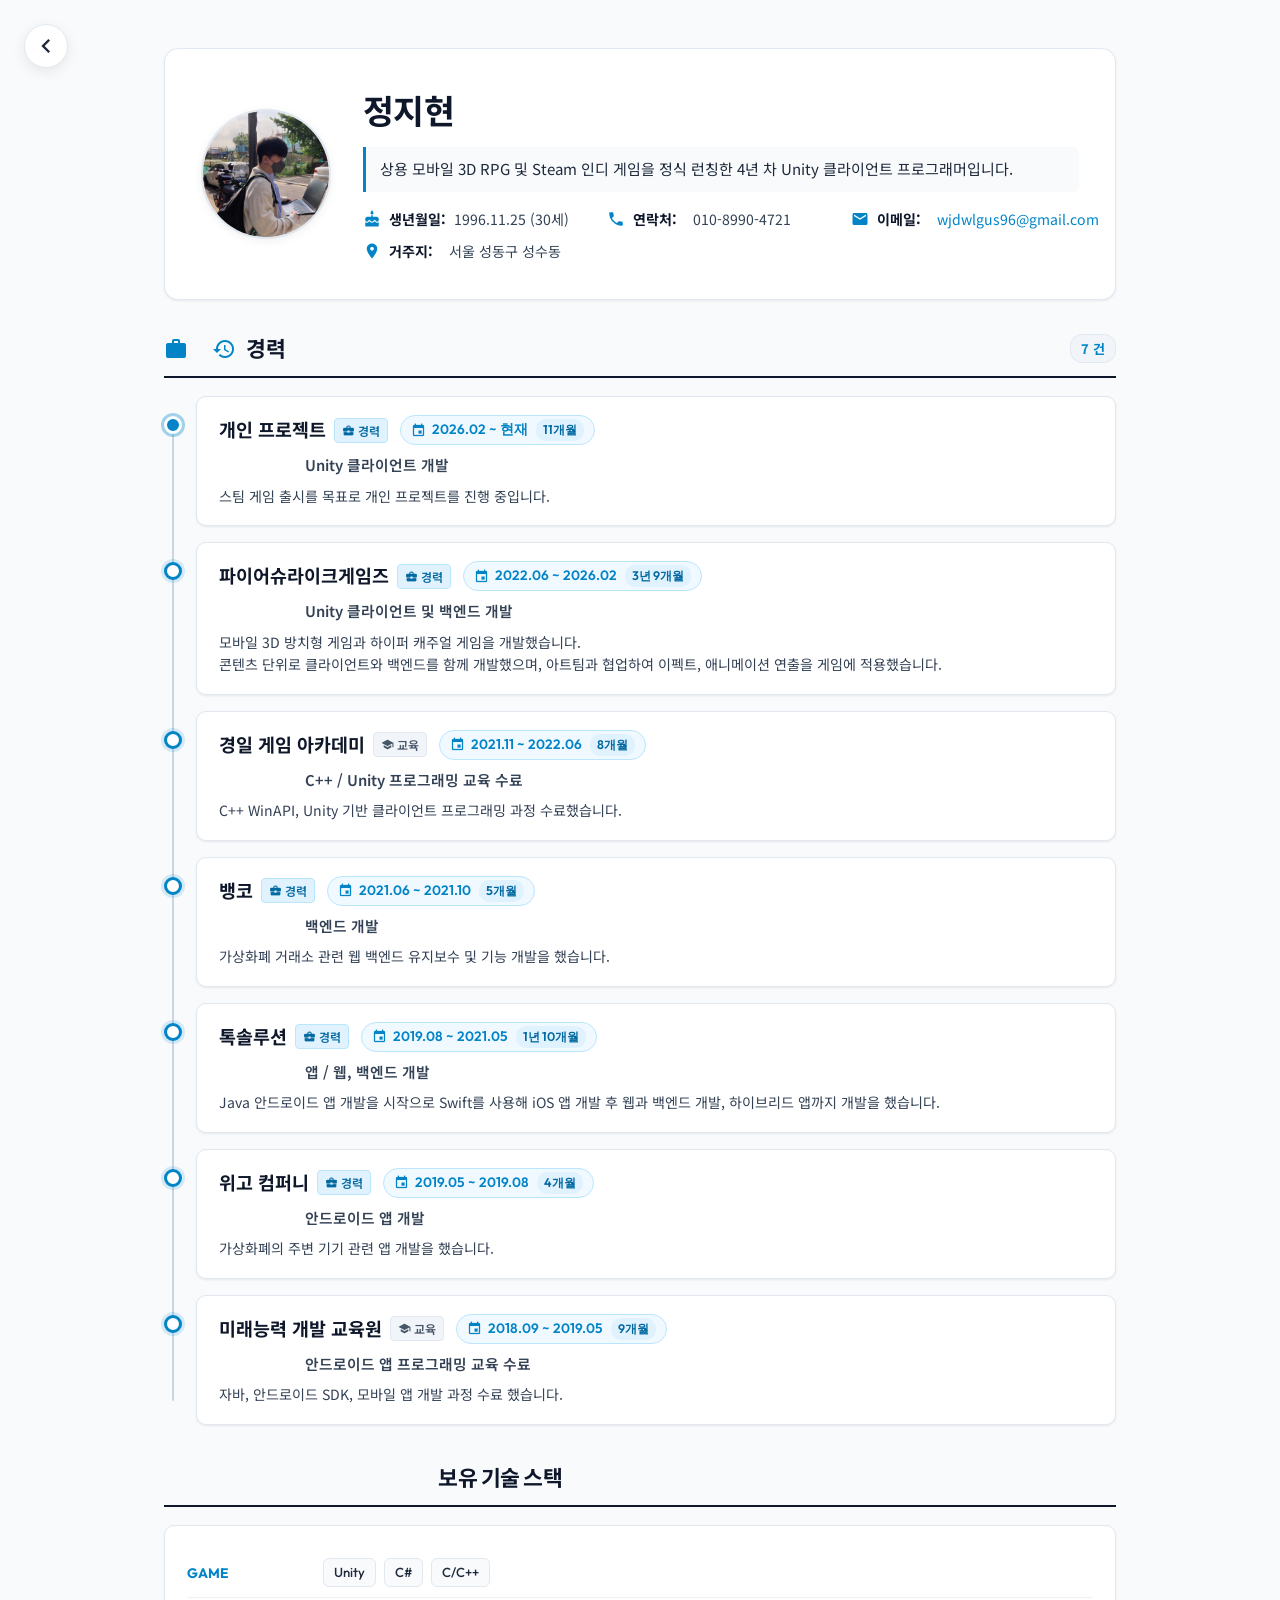
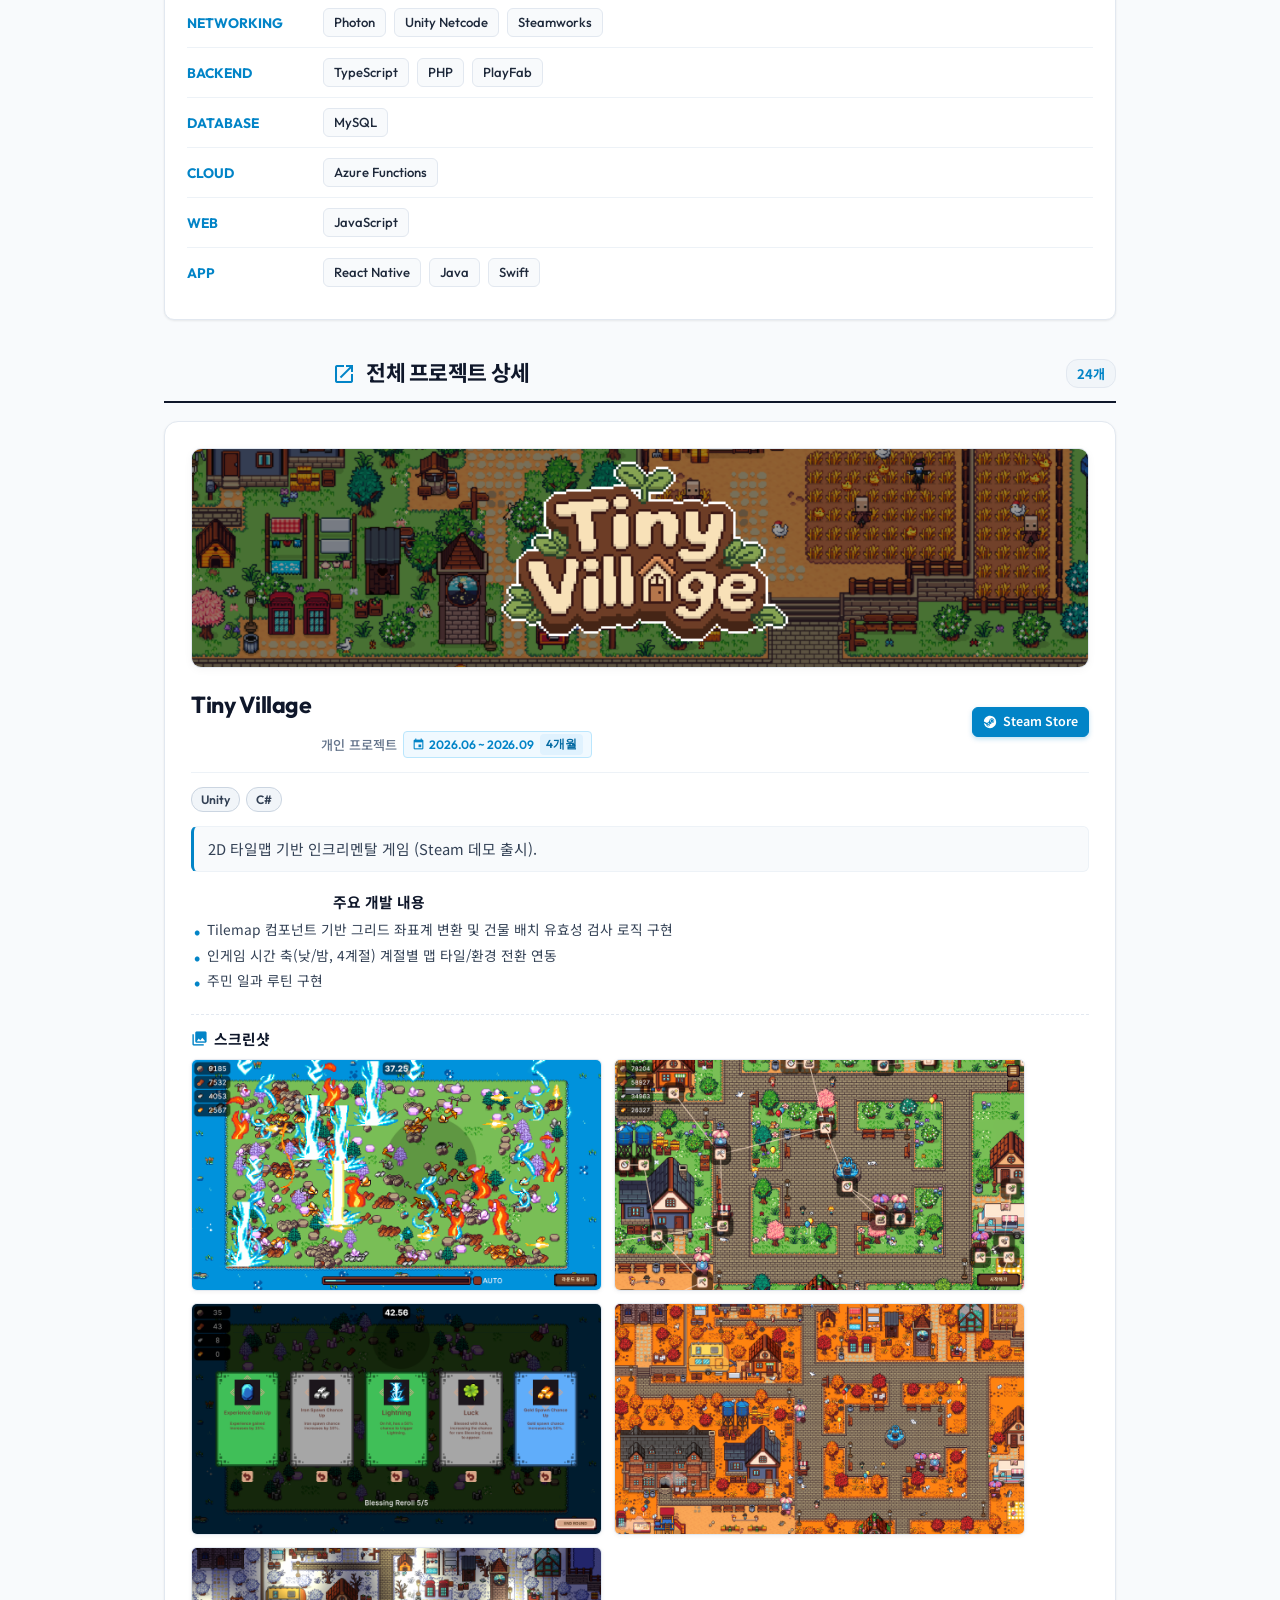
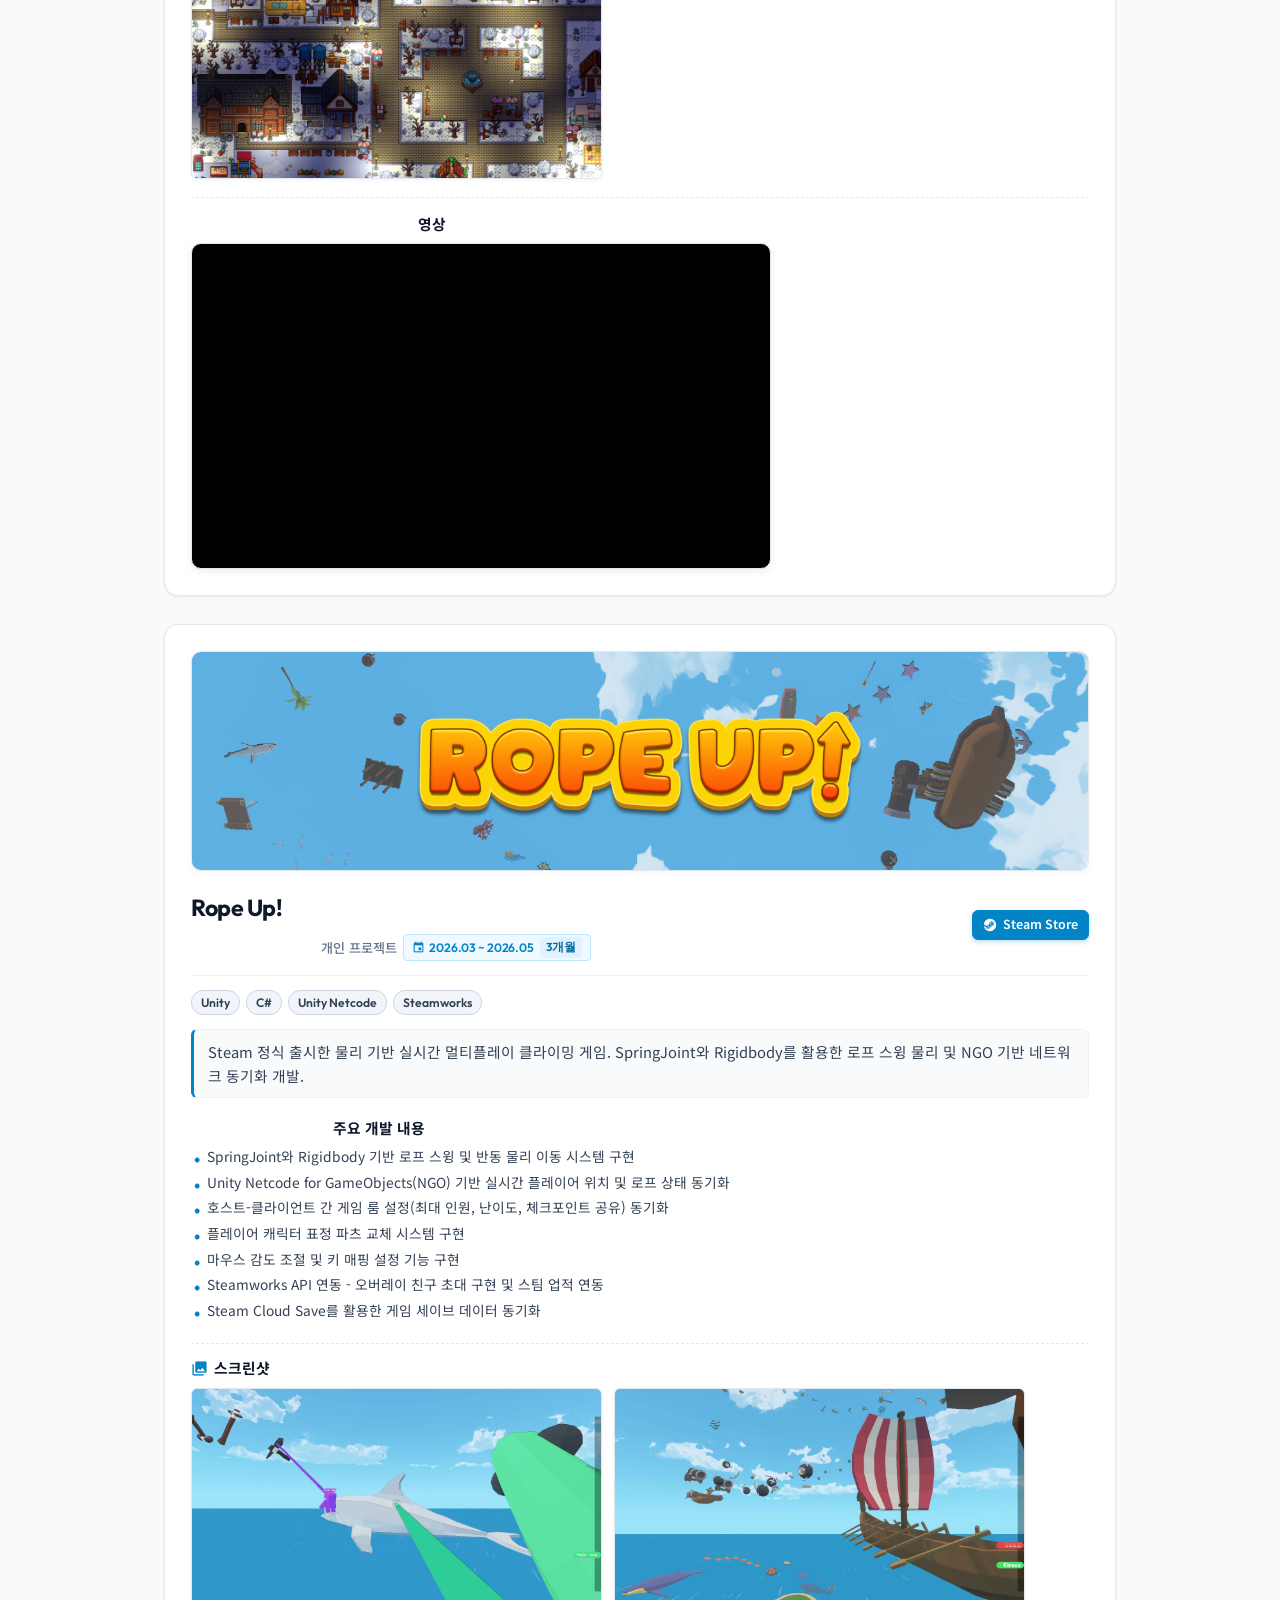
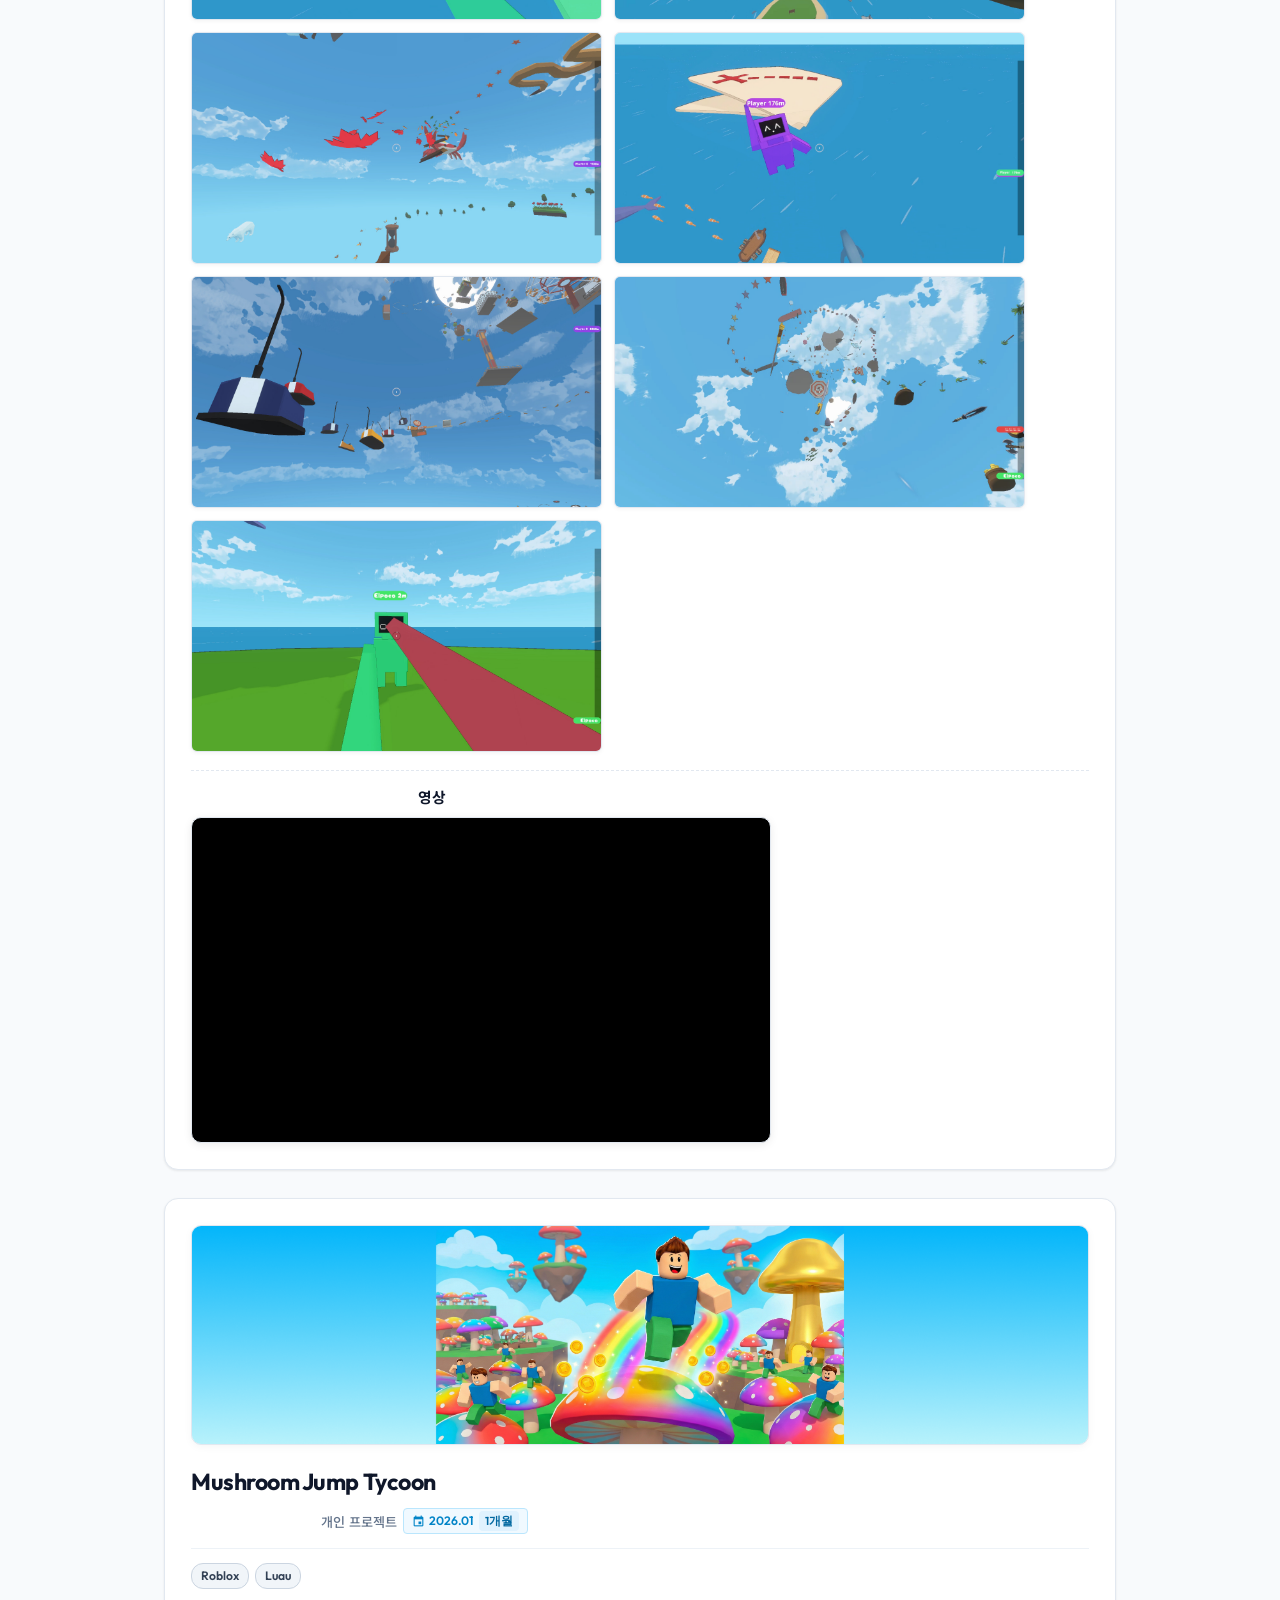
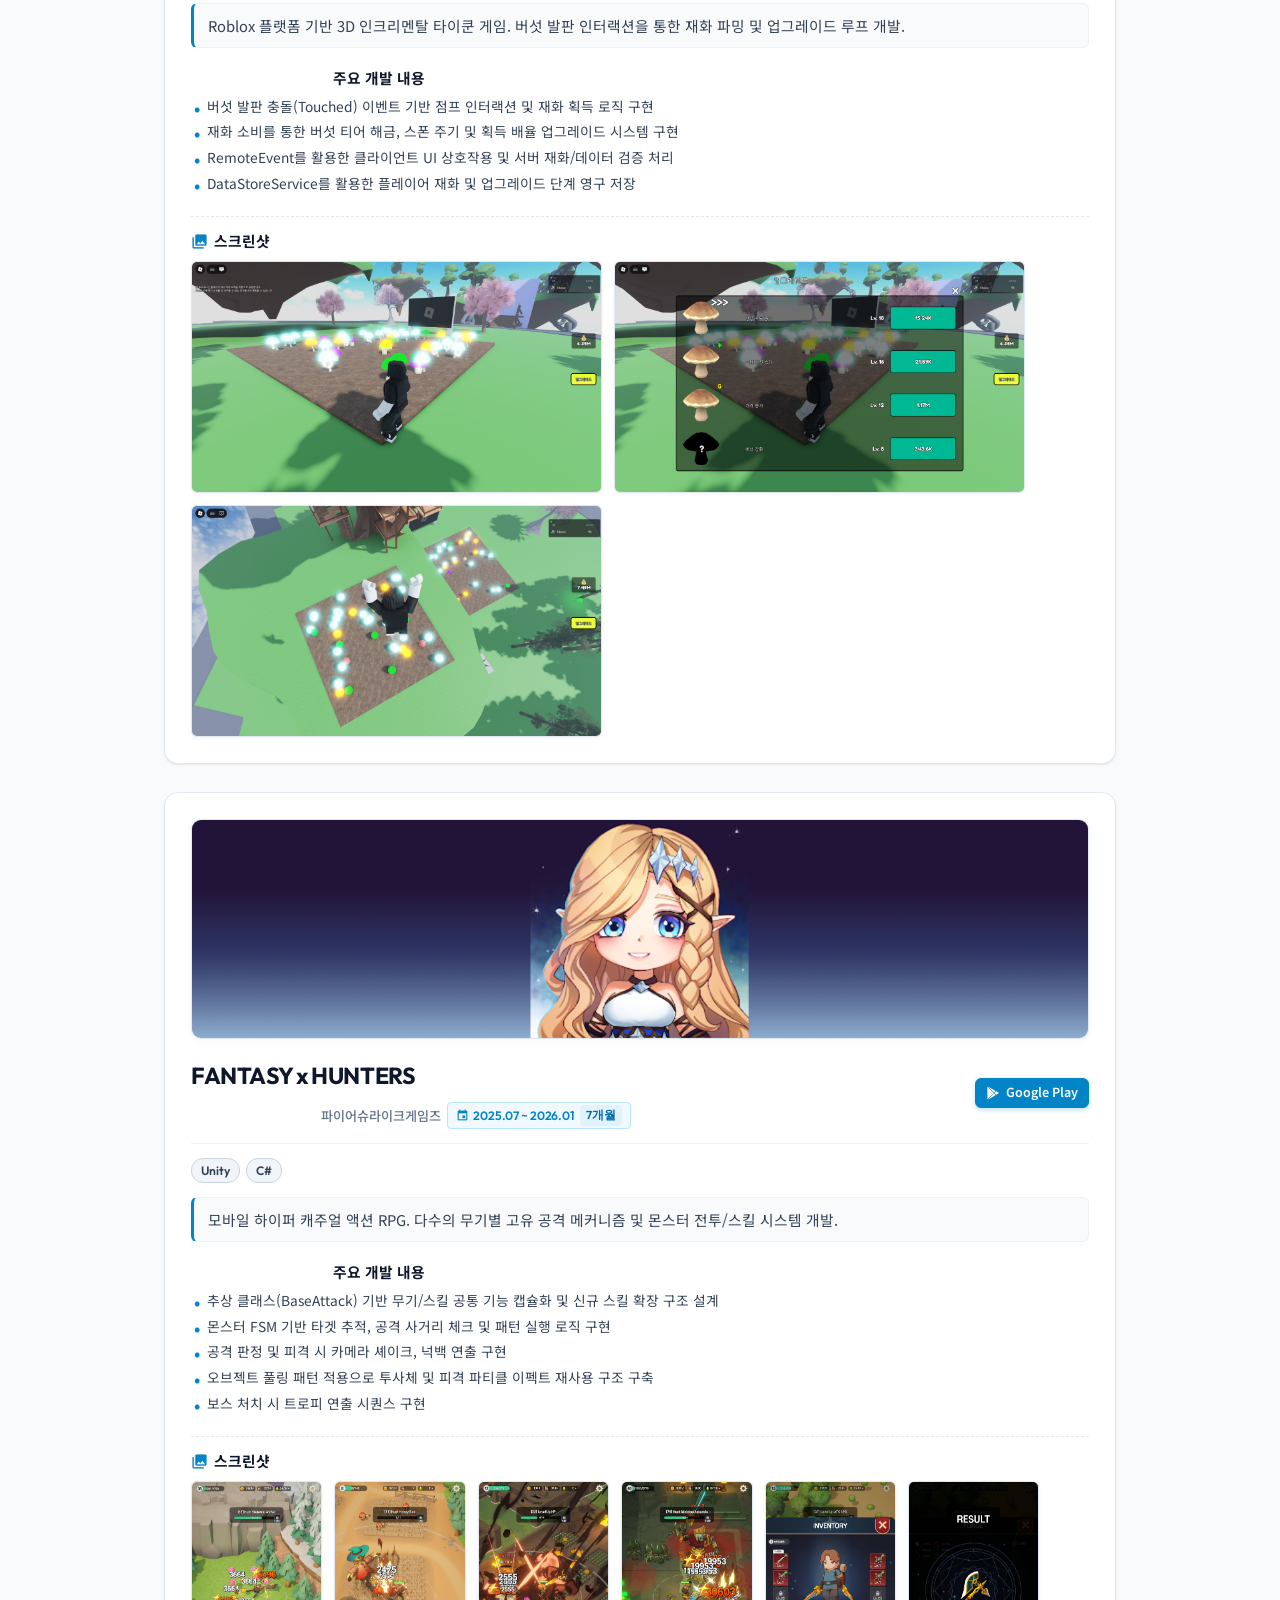
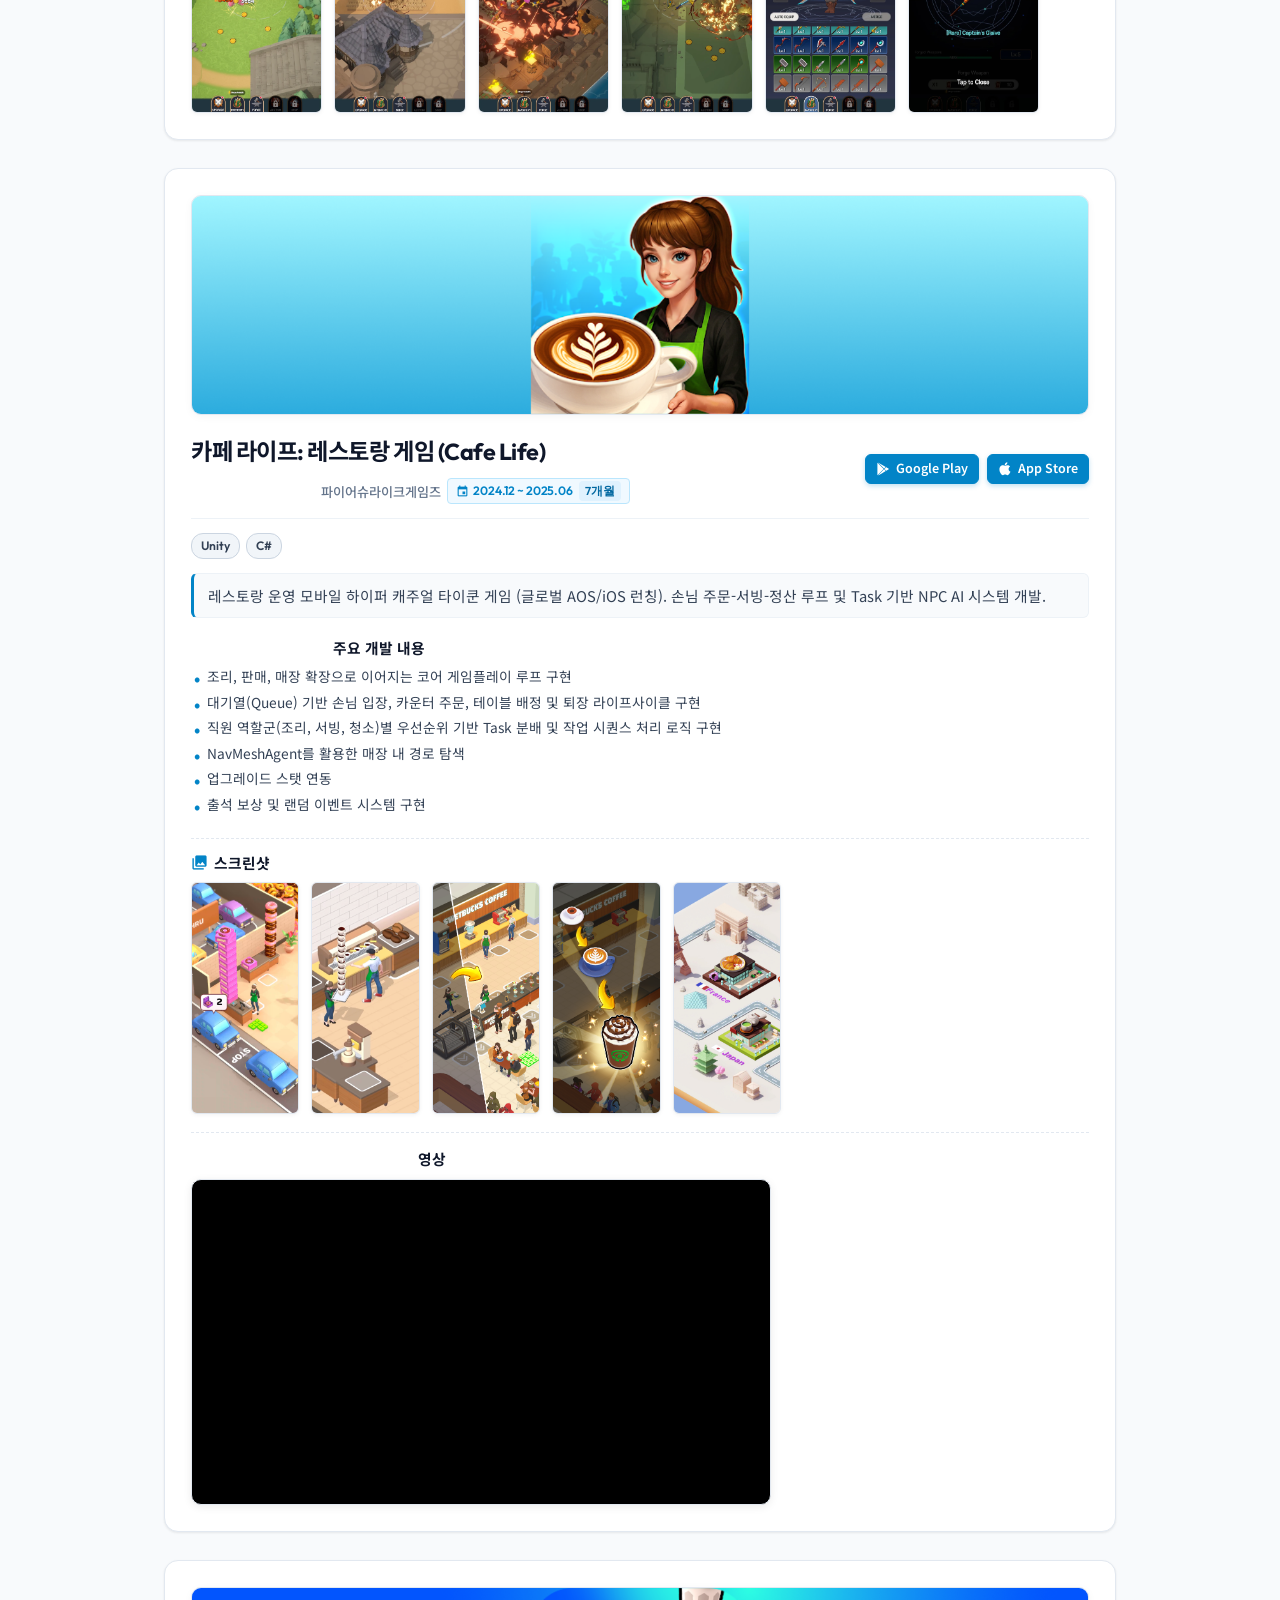
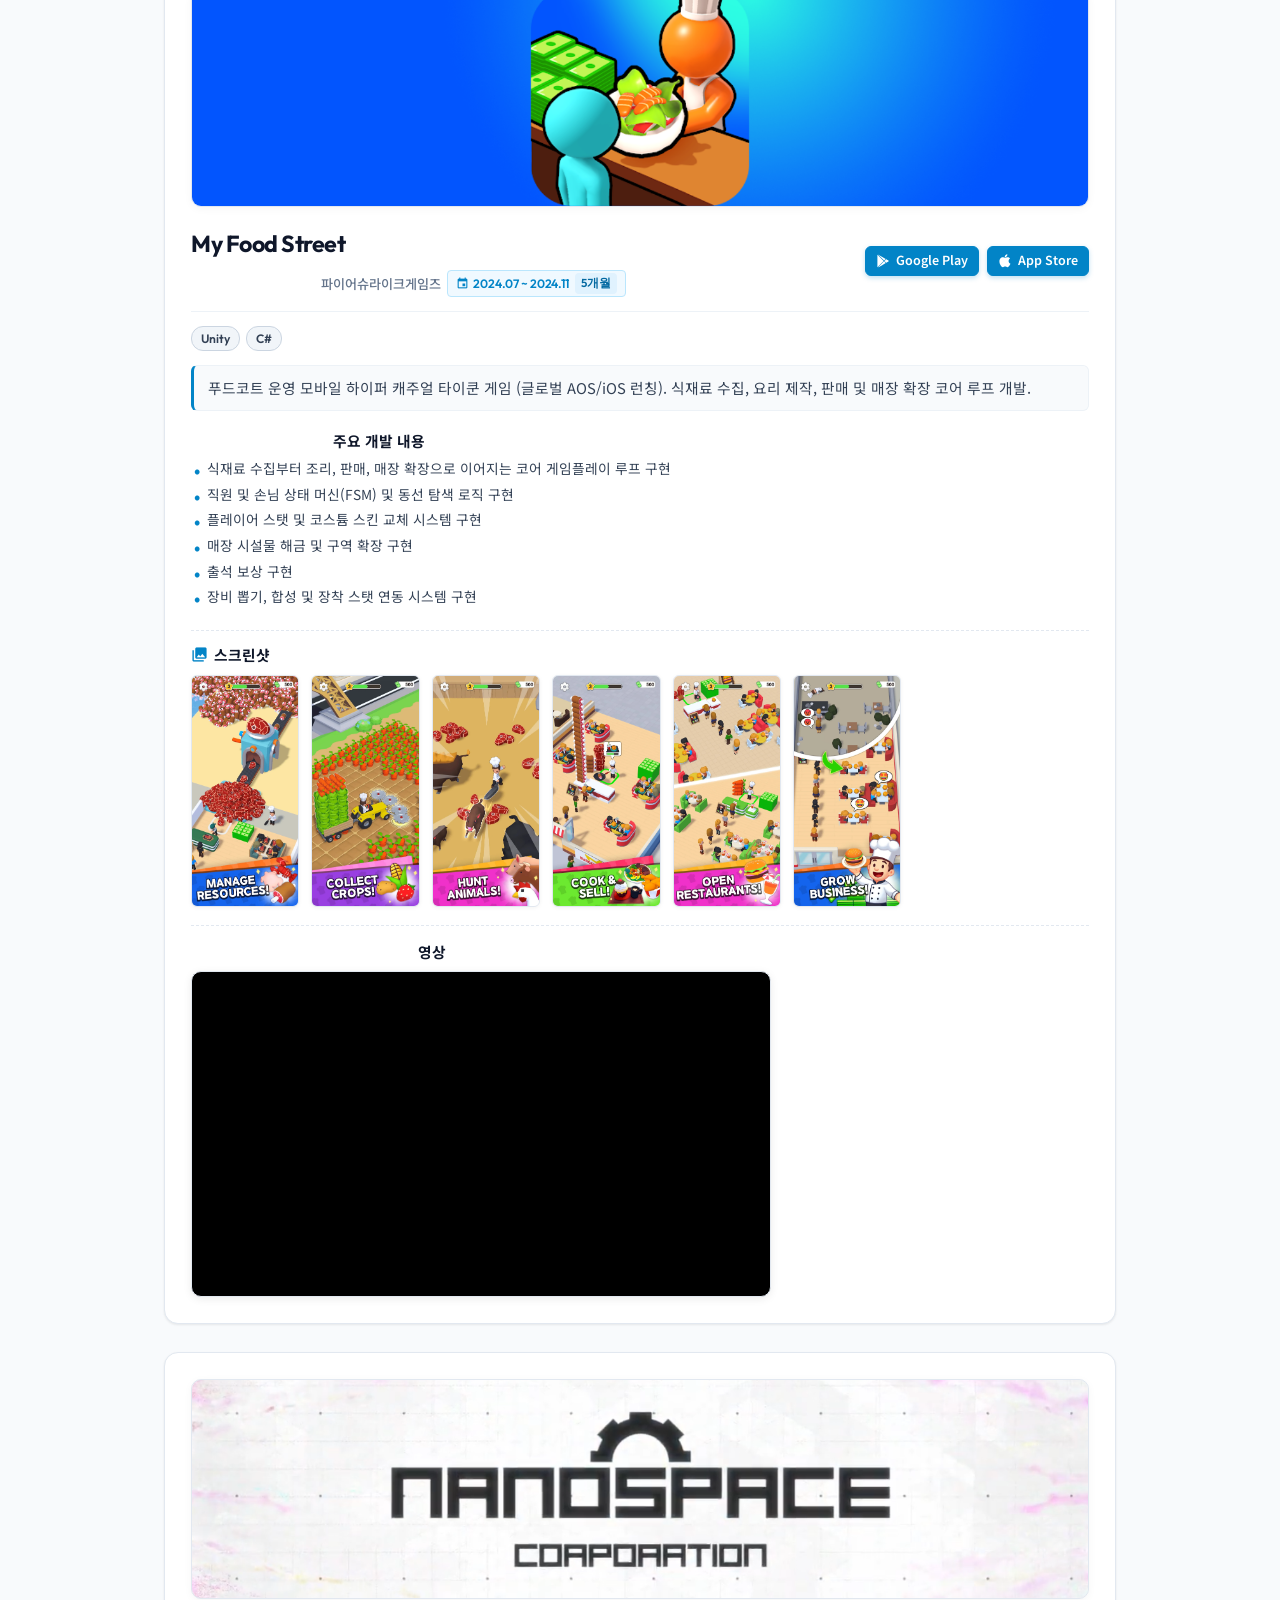
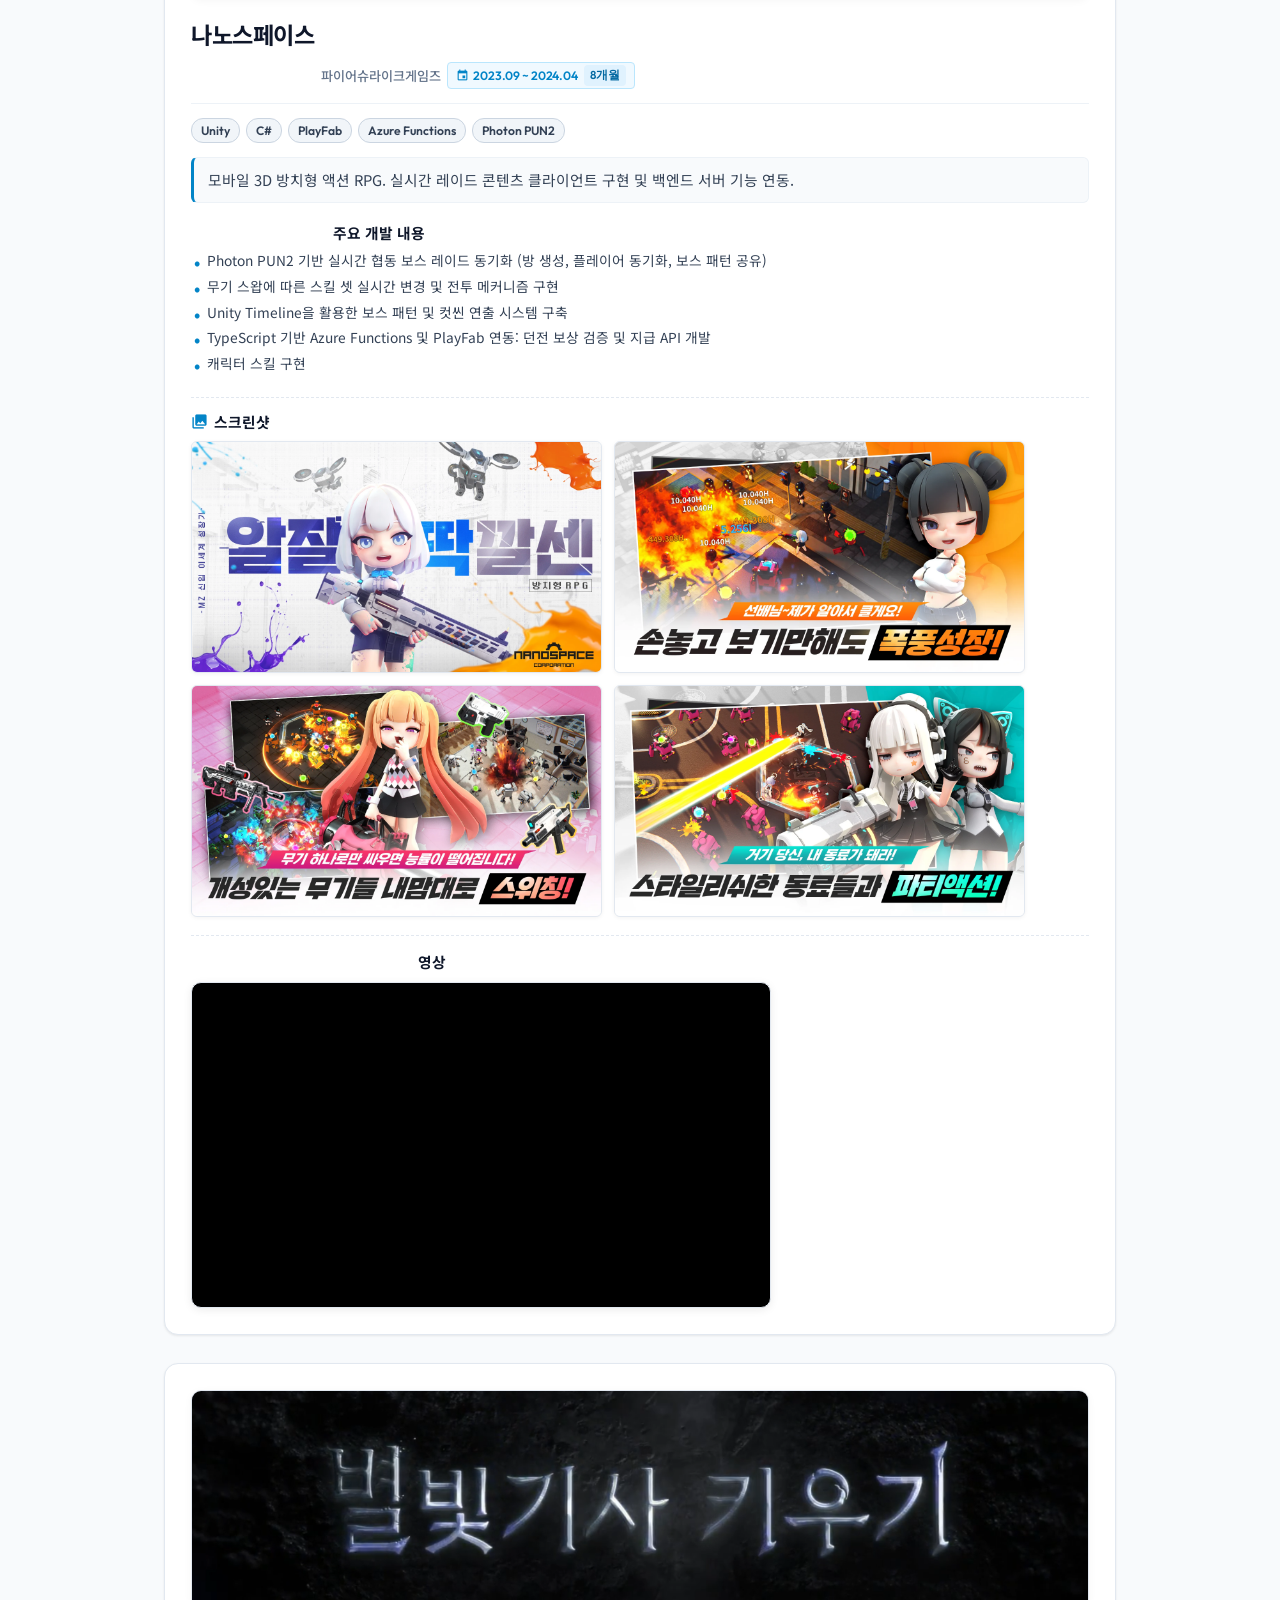
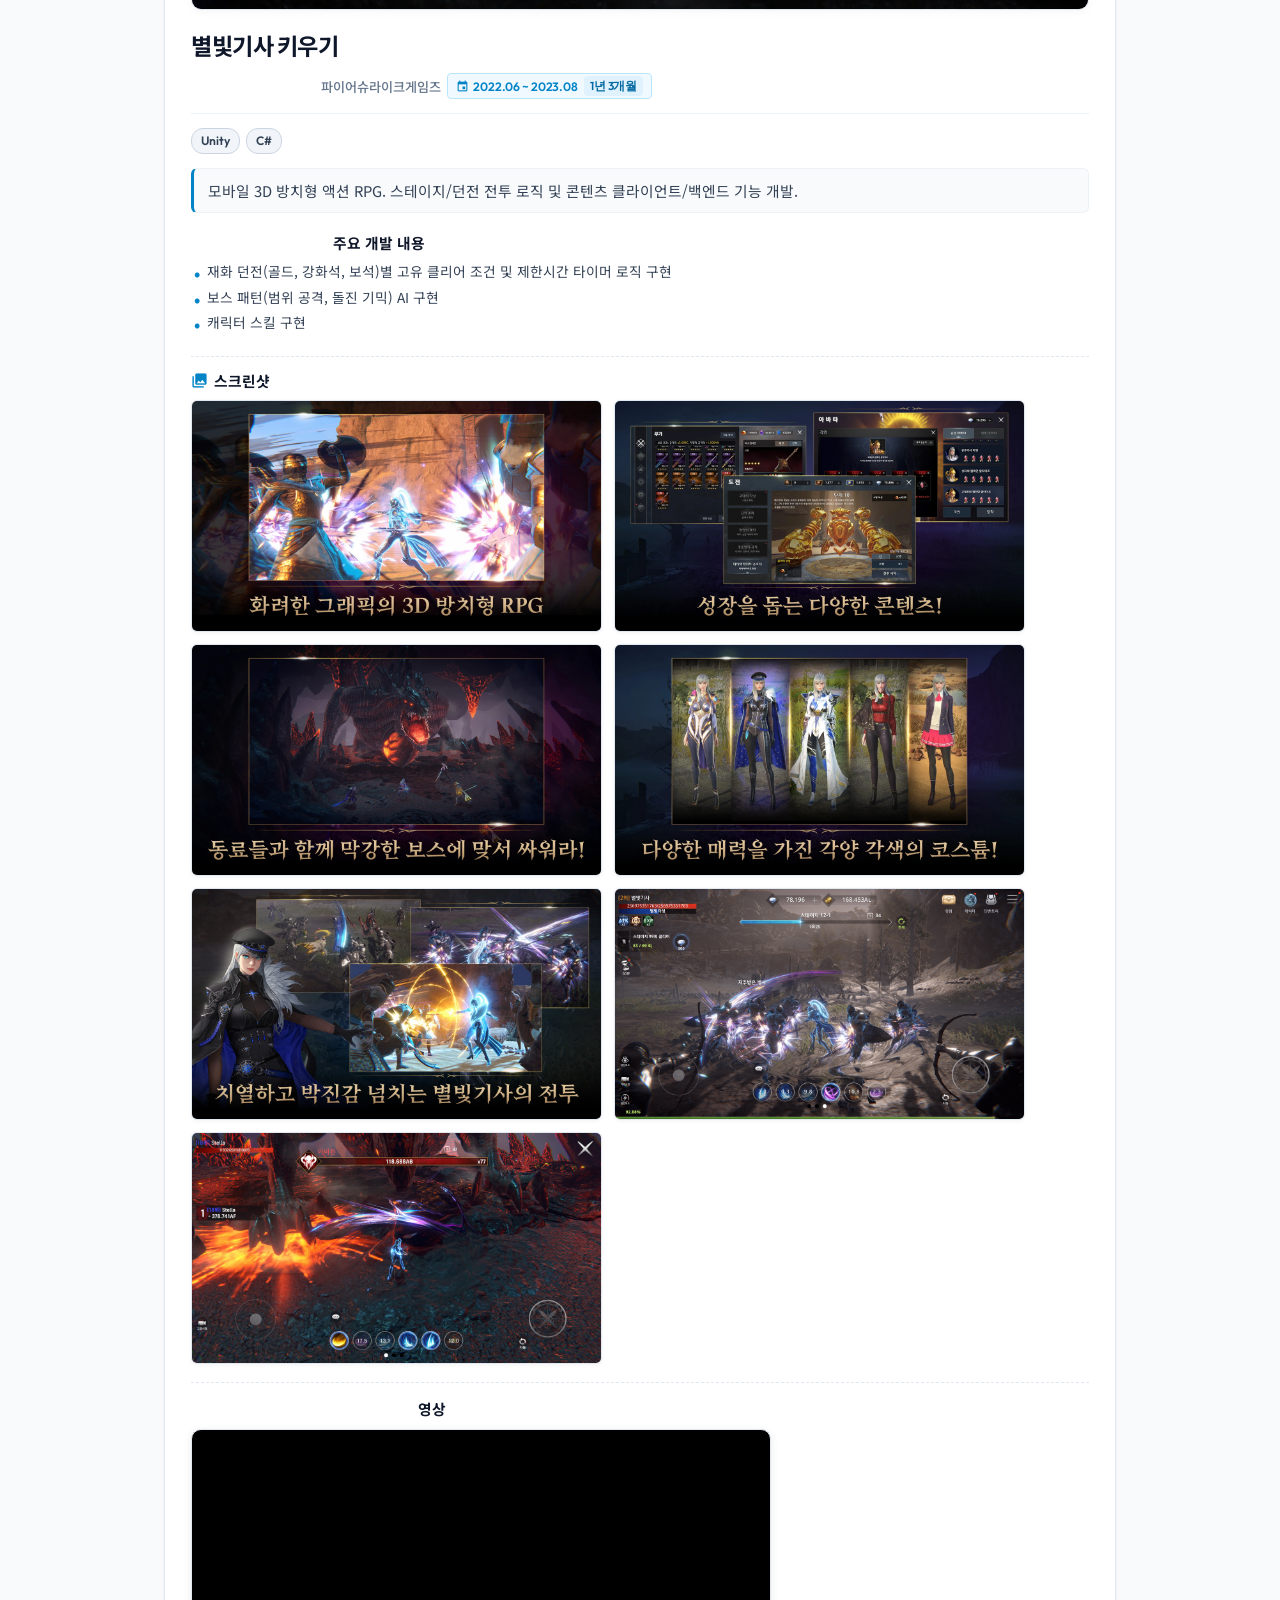
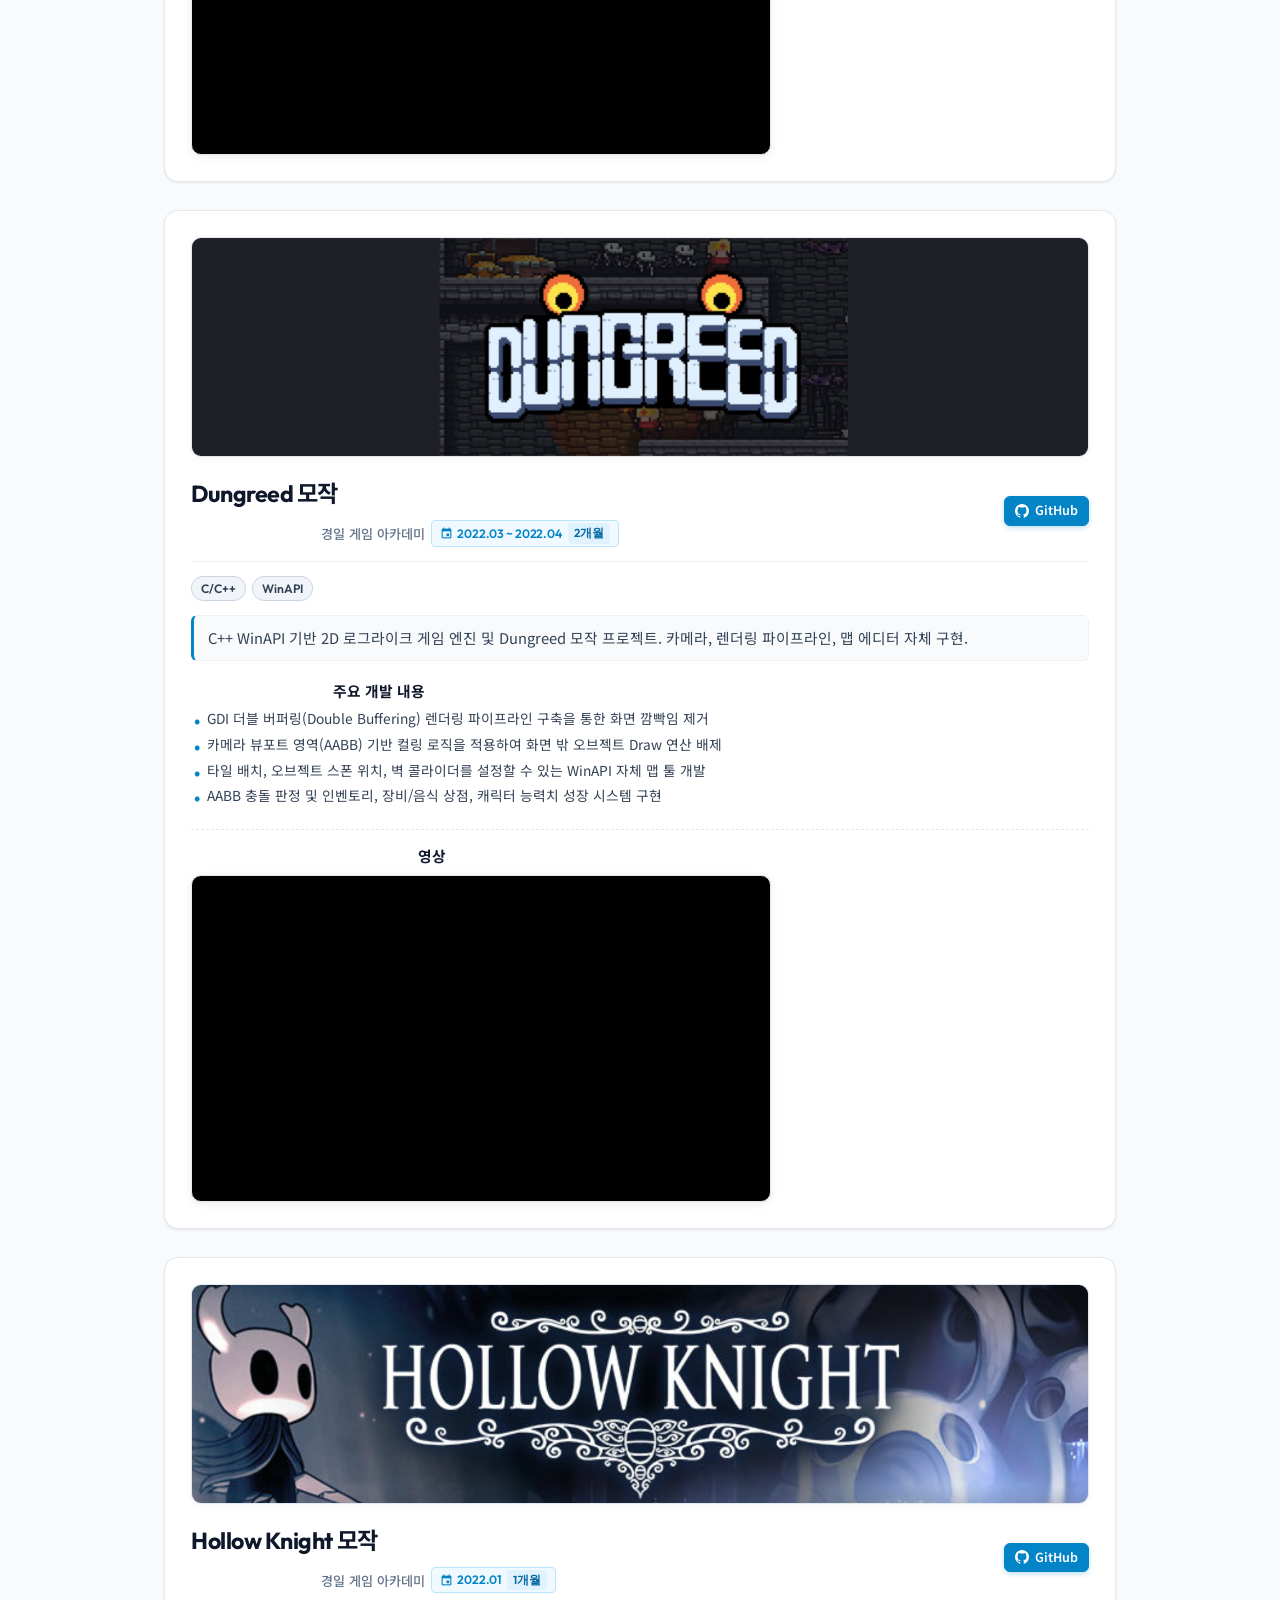
==== commit f313d07a: "feat: add print view feature and update portfolio layout" ====
--- a/print.html
+++ b/print.html
@@ -21,7 +21,7 @@
 
     <!-- Scripts -->
     <script src="js/jquery.min.js"></script>
-    <script src="js/projects_data.js?v=2"></script>
+    <script src="js/projects_data.js?v=3"></script>
     <script src="js/print_view.js?v=10"></script>
 </head>
 
@@ -48,7 +48,7 @@
                     </div>
 
                     <!-- Web Portfolio Link Badge (Print / PDF Only) -->
-                    <a href="https://elpoco.github.io/Portfolio/" target="_blank"
+                    <a href="https://elpoco.github.io/Portfolio/print.html" target="_blank"
                         class="print-portfolio-badge print-only" id="profile-web-badge" title="웹 포트폴리오 바로가기">
                         <div class="badge-icon">
                             <i class="material-icons">language</i>
@@ -62,8 +62,8 @@
                     </a>
                 </div>
 
-                <p class="profile-quote">
-                    "게임의 재미와 사용자 경험을 중요하게 생각하며, 안정적이고 확장 가능한 시스템을 구현하기 위해 항상 더 나은 구조와 방법을 고민합니다."
+                <p class="profile-quote" id="profile-tech-summary">
+                    상용 모바일 3D RPG 및 Steam 인디 게임을 정식 런칭한 4년 차 Unity 클라이언트 프로그래머입니다.
                 </p>
 
                 <div class="profile-contact-grid">
--- a/css/print-view.css
+++ b/css/print-view.css
@@ -265,13 +265,16 @@
 }
 
 .profile-quote {
-    font-size: 0.92rem;
-    color: #475569;
-    line-height: 1.6;
+    font-size: 0.94rem;
+    color: #1e293b;
+    line-height: 1.65;
     margin-bottom: 16px;
-    padding-left: 12px;
-    border-left: 3px solid var(--primary-blue);
-    font-style: italic;
+    padding: 10px 14px;
+    background: #f8fafc;
+    border-left: 3.5px solid var(--primary-blue);
+    border-radius: 0 var(--radius-sm) var(--radius-sm) 0;
+    font-style: normal;
+    word-break: keep-all;
 }
 
 .profile-contact-grid {
@@ -1108,6 +1111,17 @@
         flex-shrink: 0 !important;
     }
 
+    .profile-quote {
+        font-size: 8.8pt !important;
+        line-height: 1.45 !important;
+        margin-bottom: 10px !important;
+        padding: 6px 10px !important;
+        background: #f8fafc !important;
+        border-left: 3px solid #0284c7 !important;
+        -webkit-print-color-adjust: exact !important;
+        print-color-adjust: exact !important;
+    }
+
     .profile-contact-grid {
         display: grid !important;
         grid-template-columns: repeat(2, 1fr) !important;
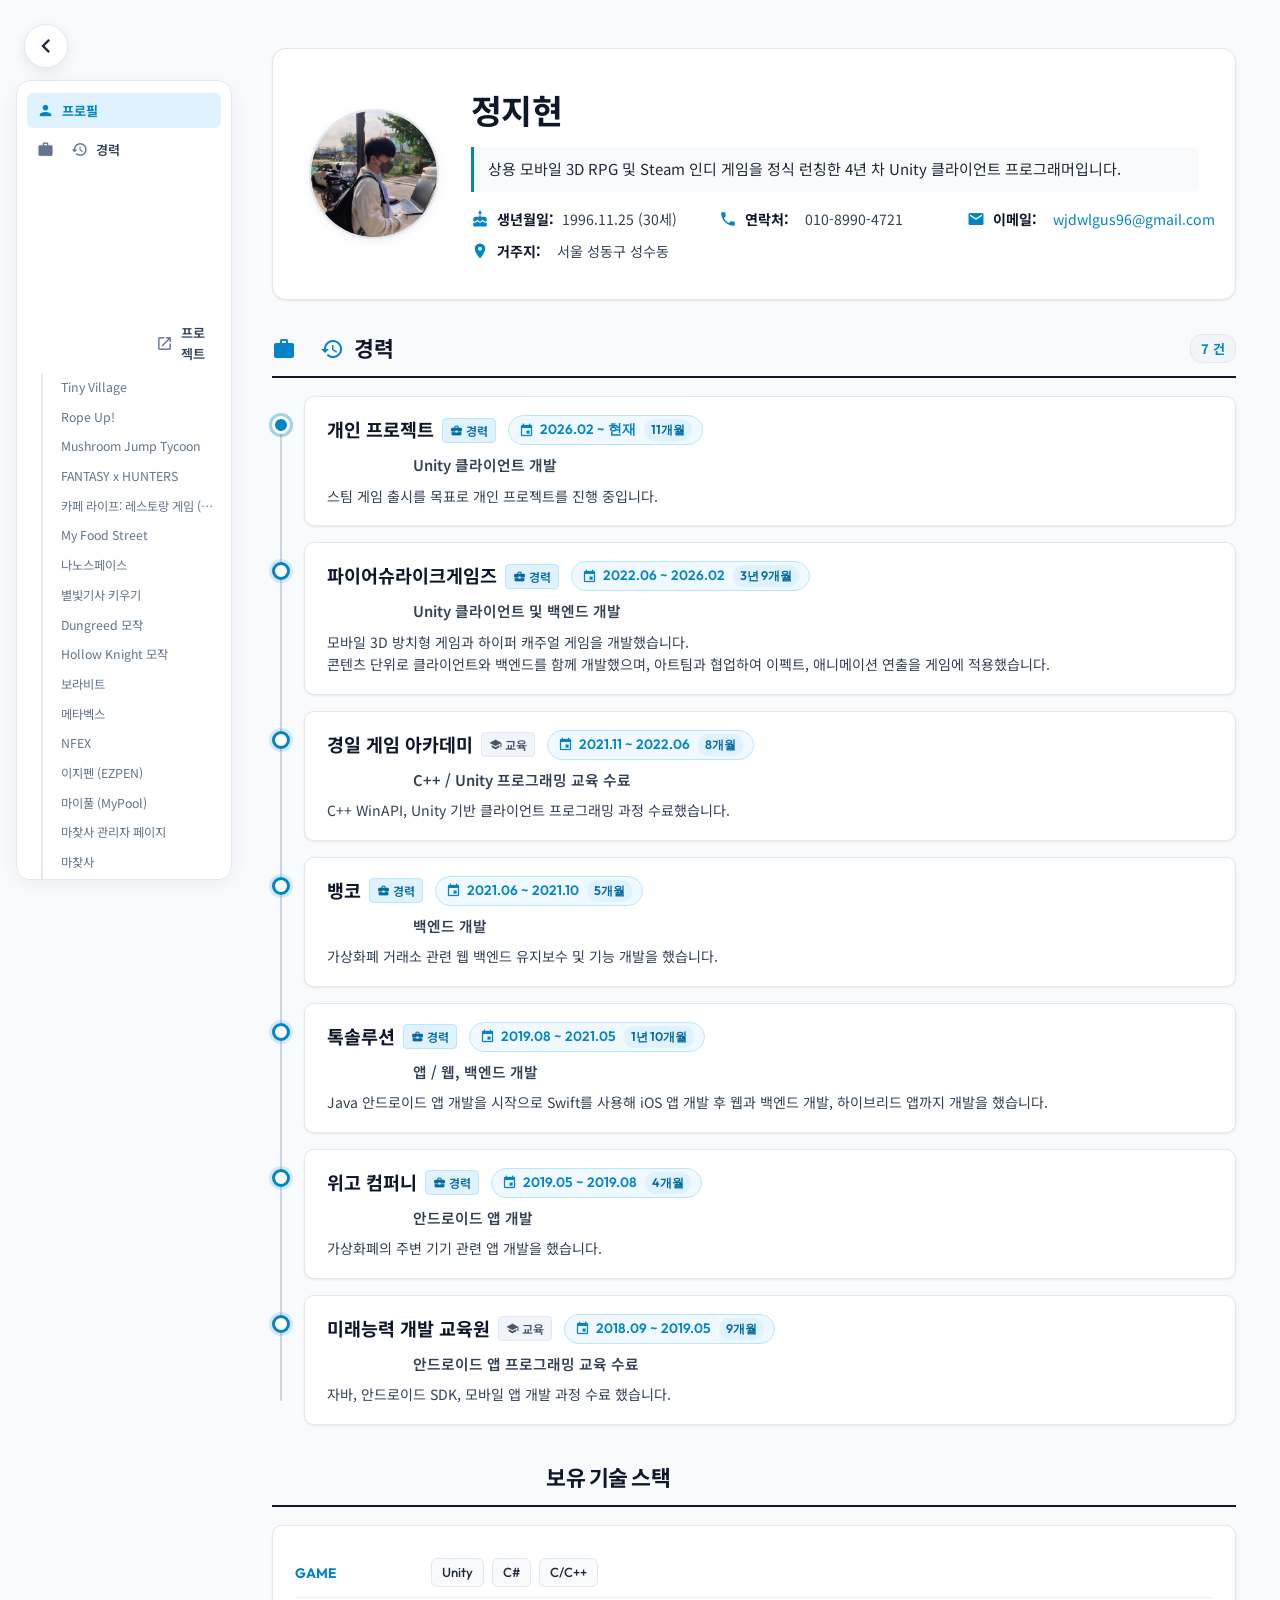
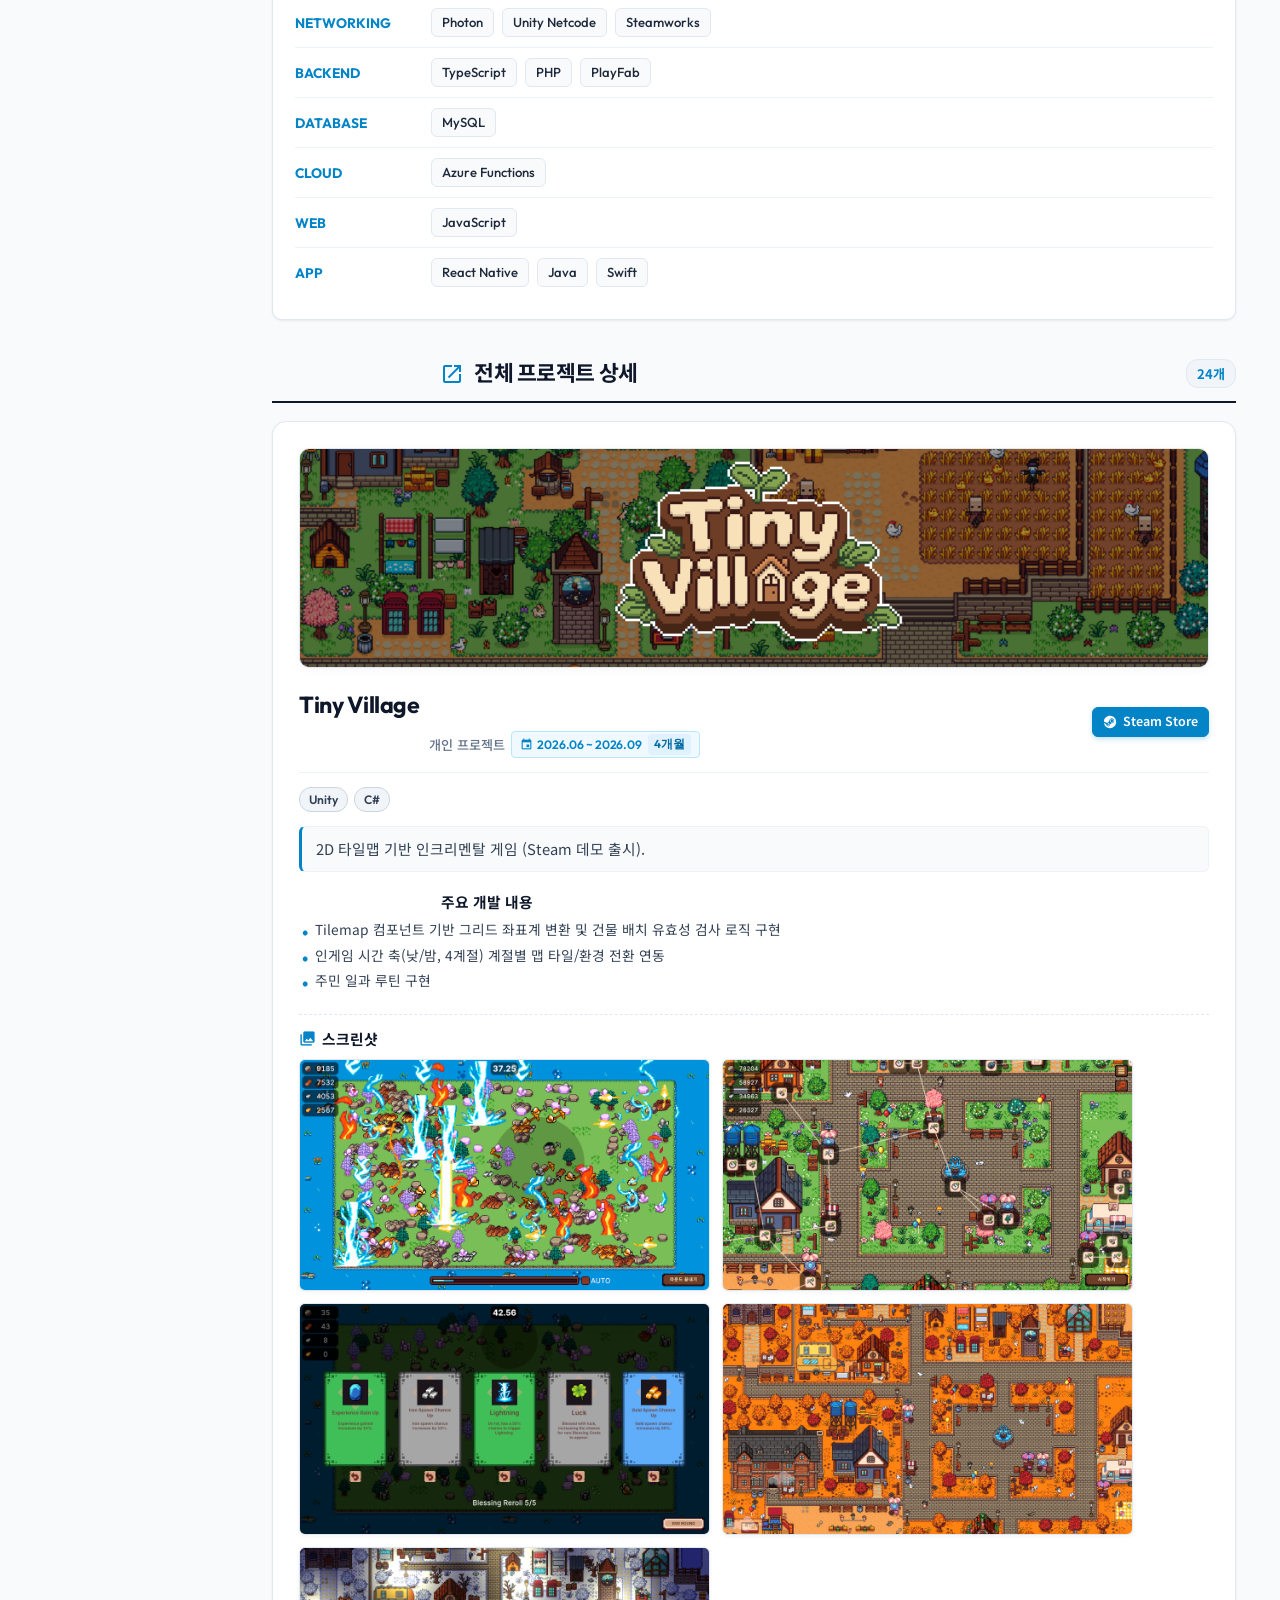
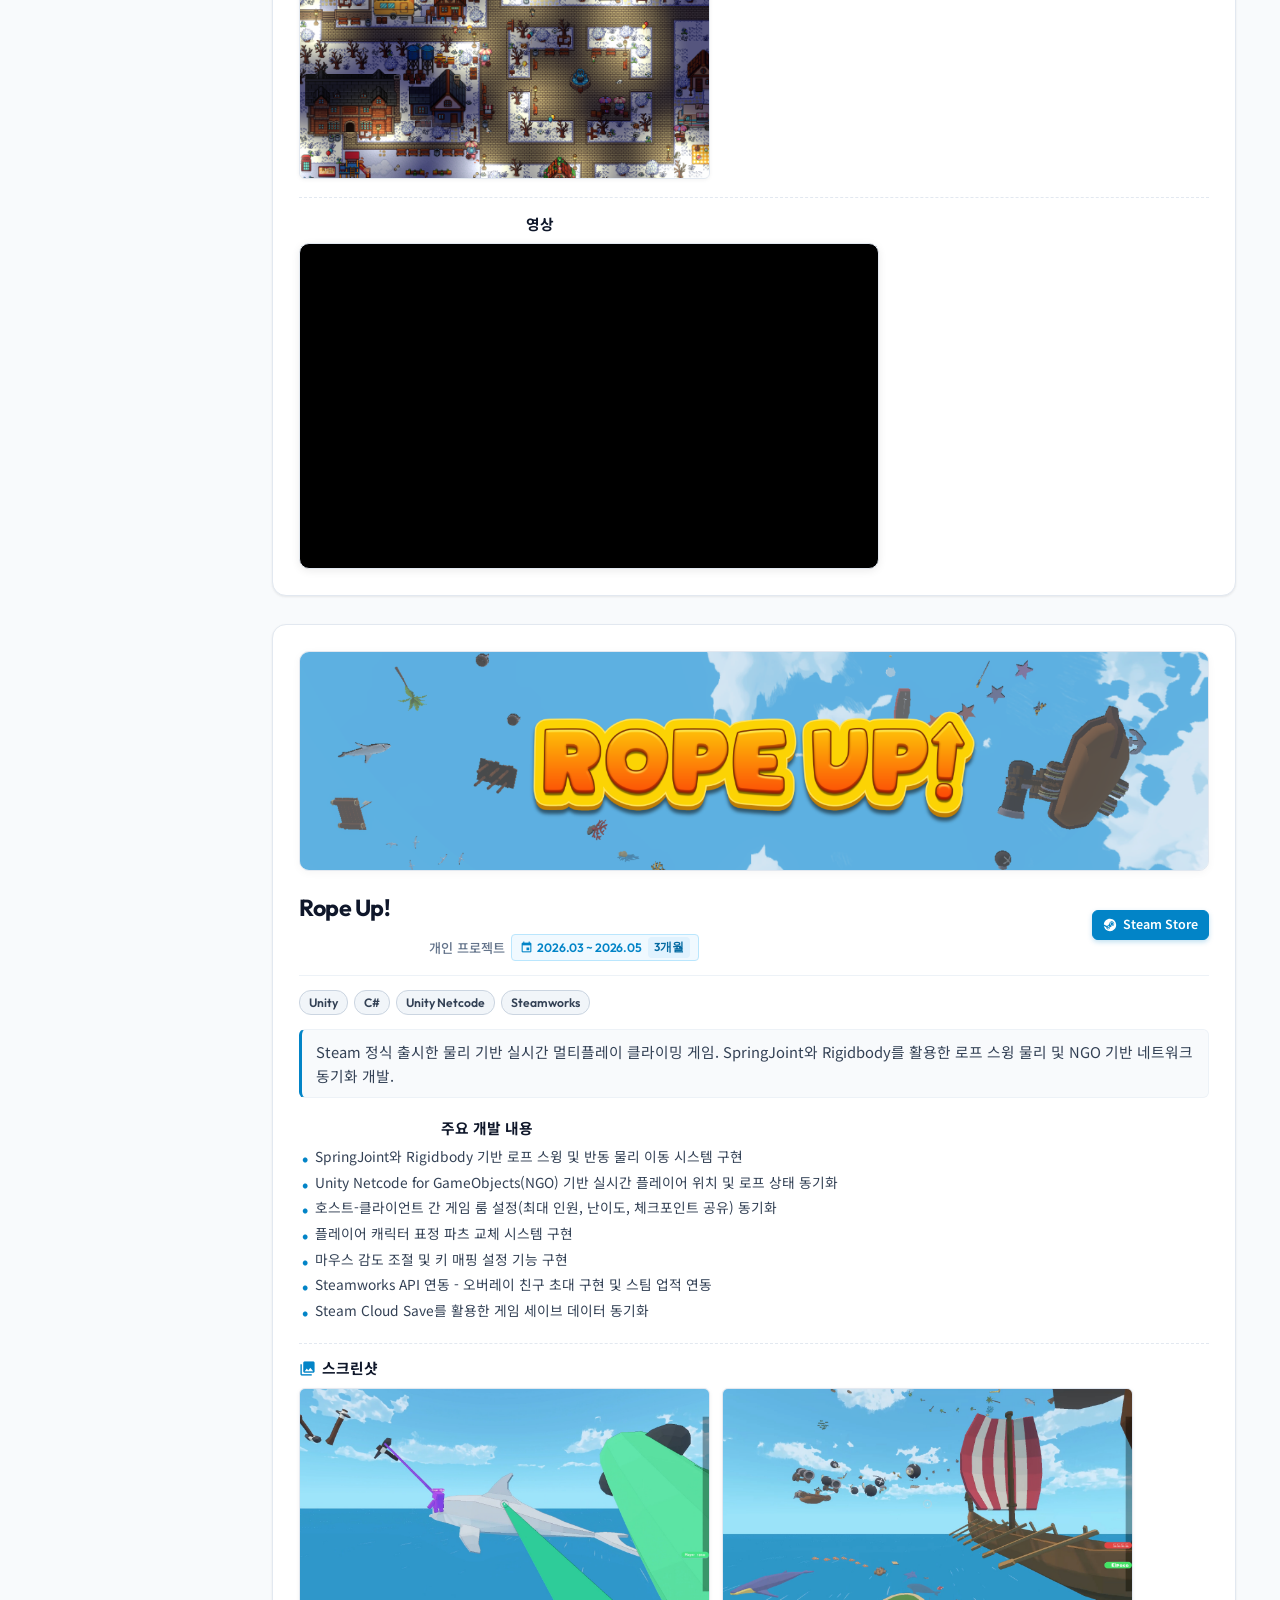
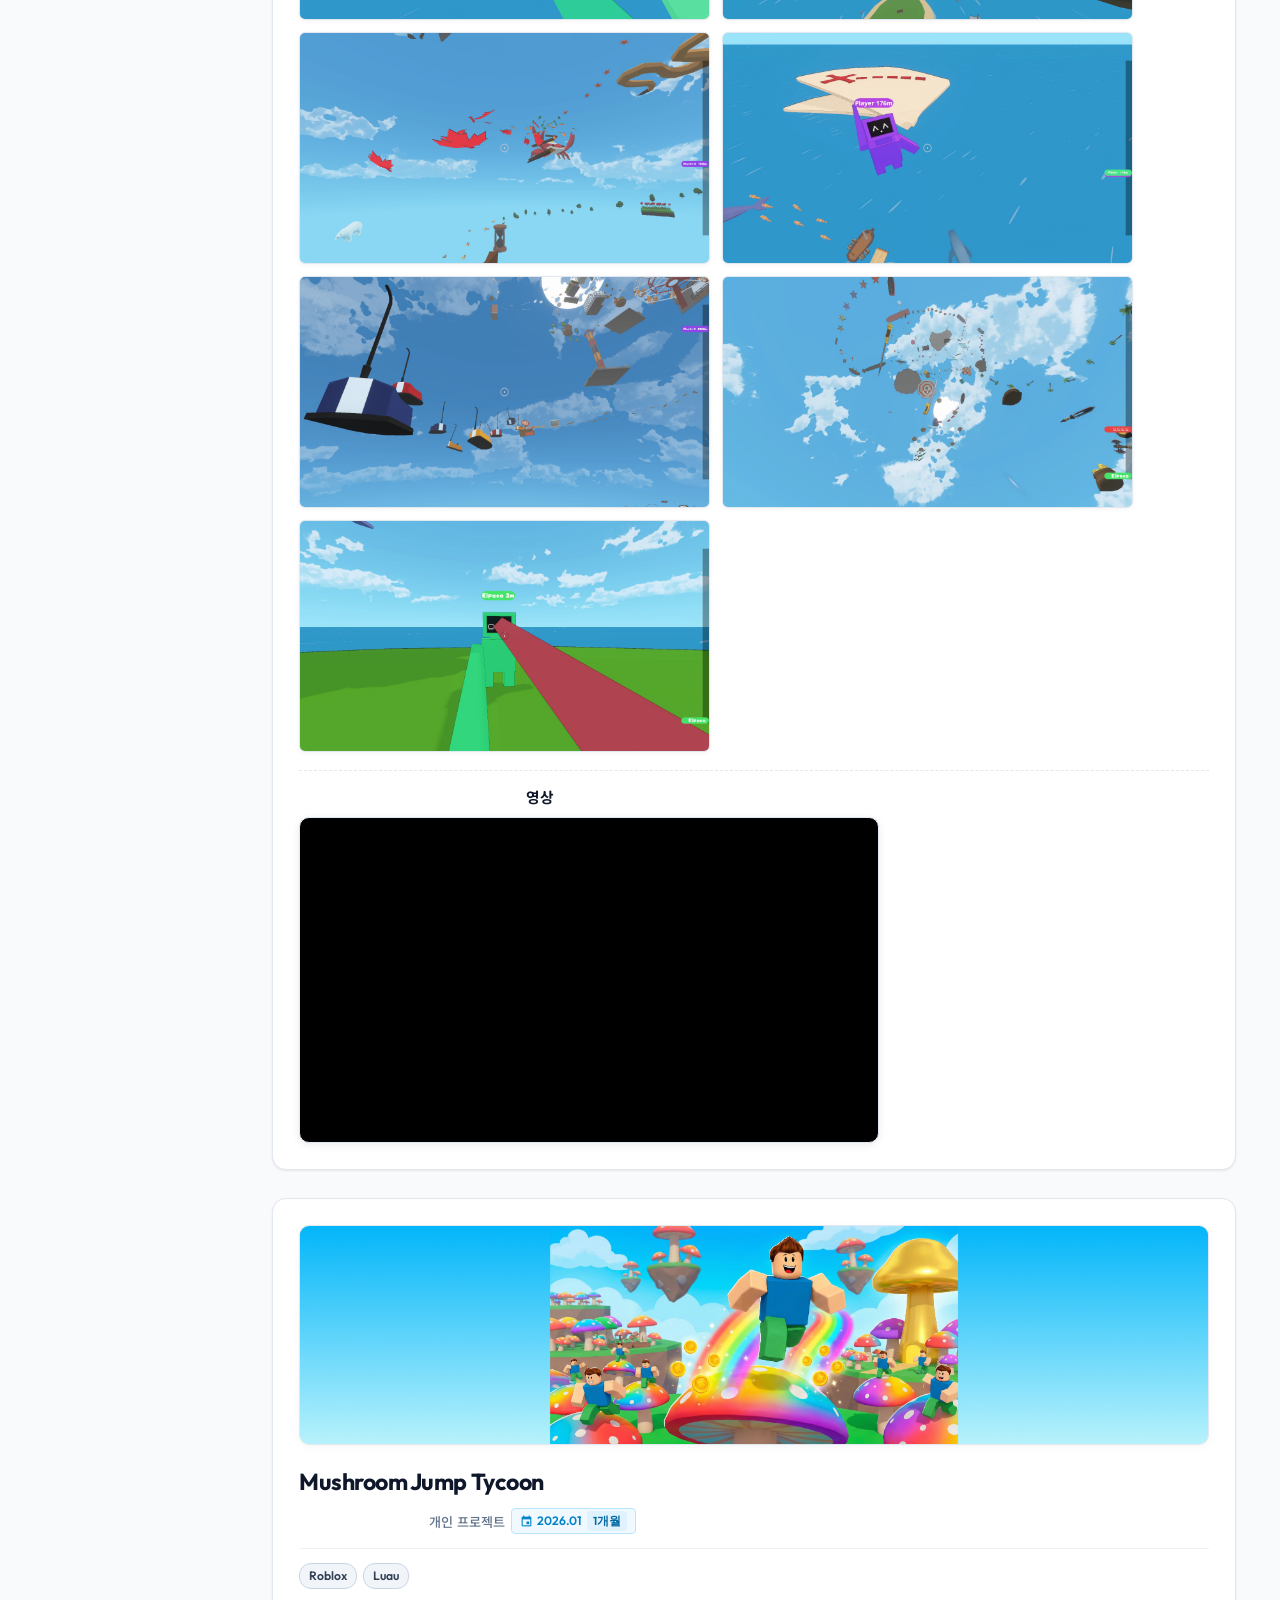
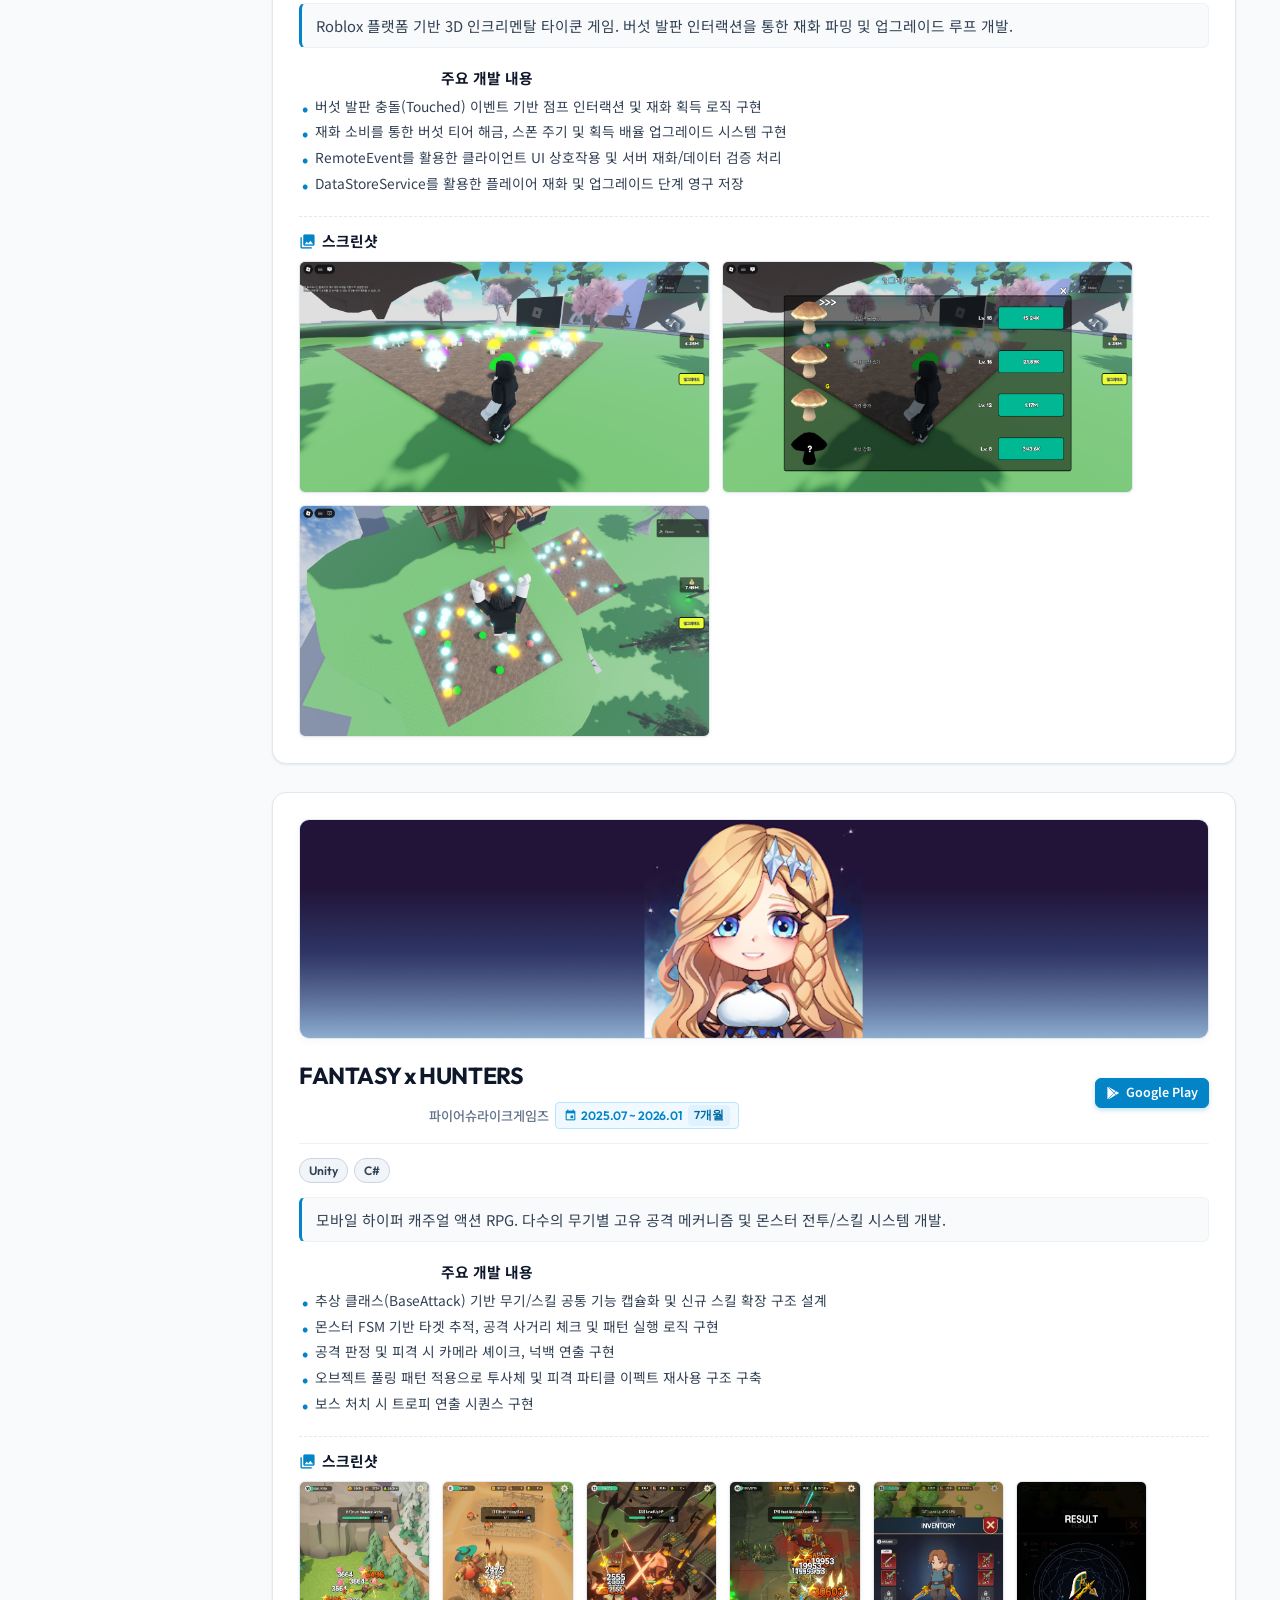
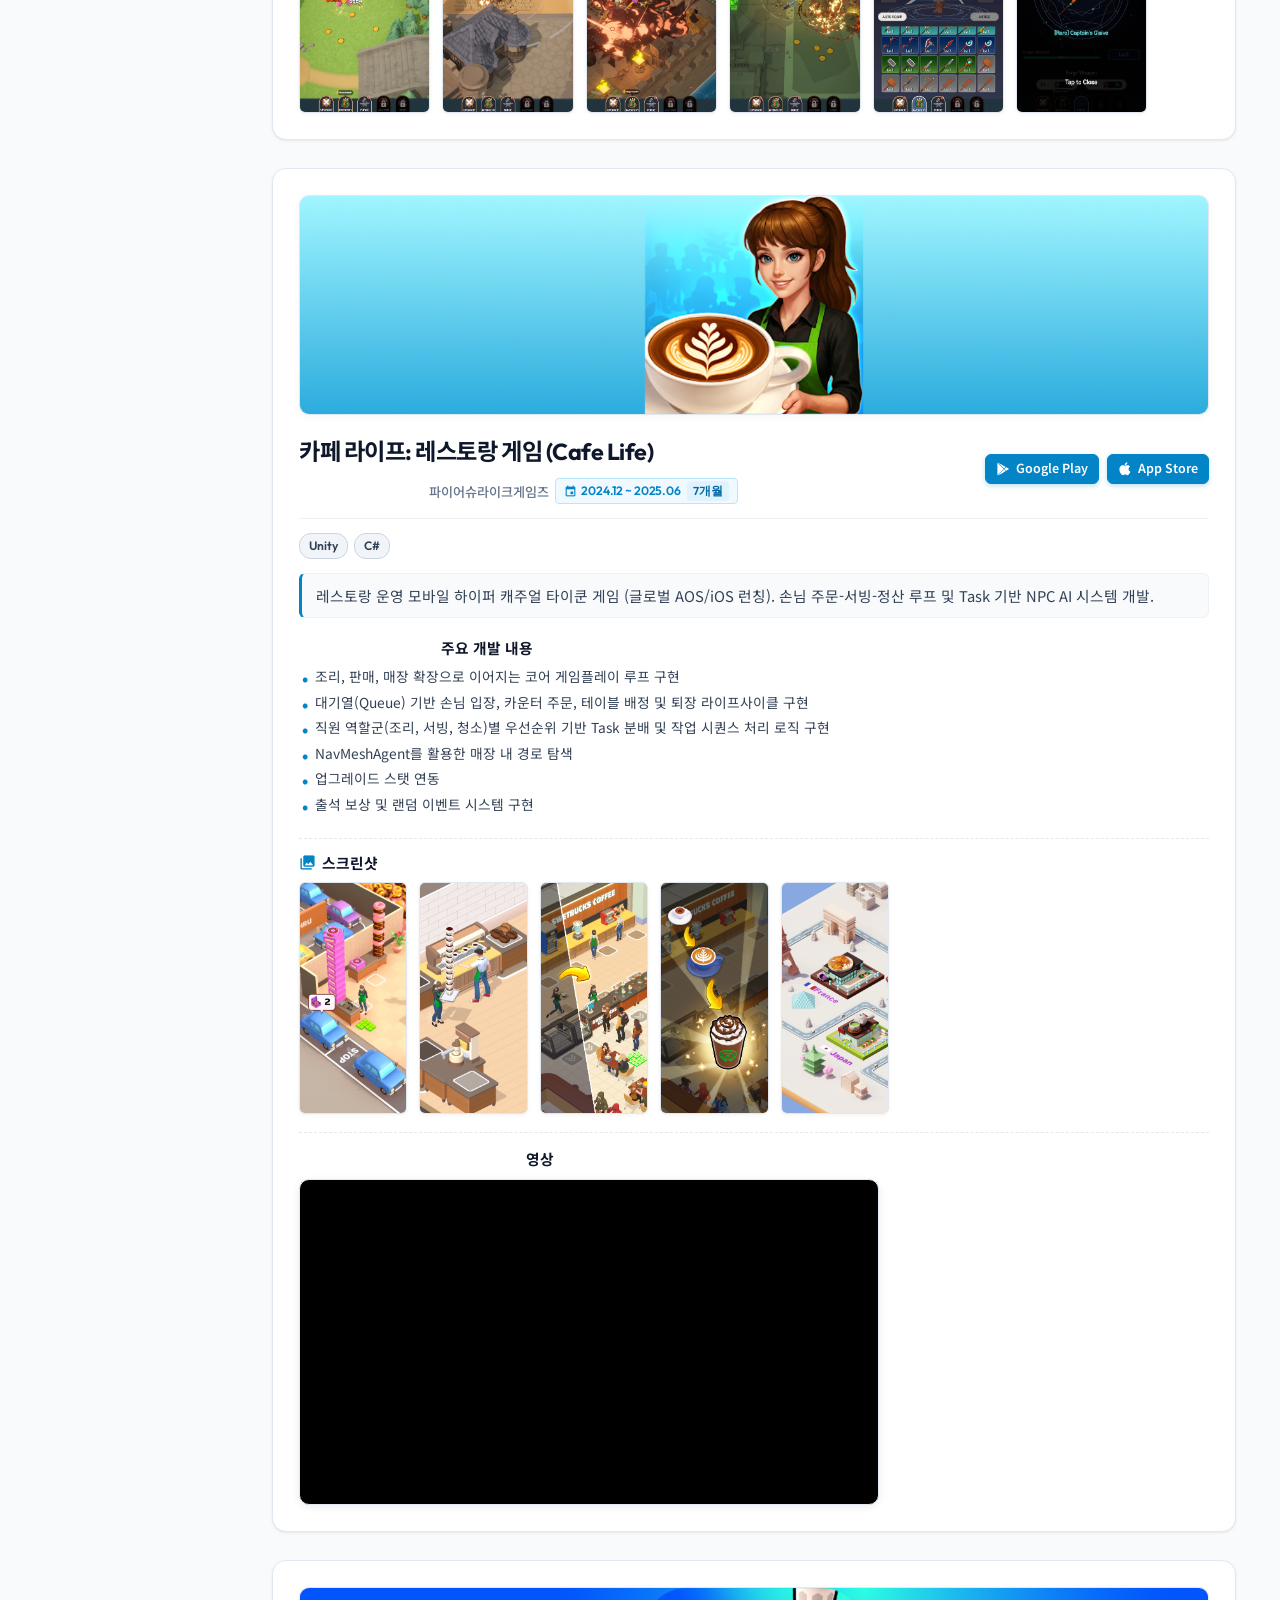
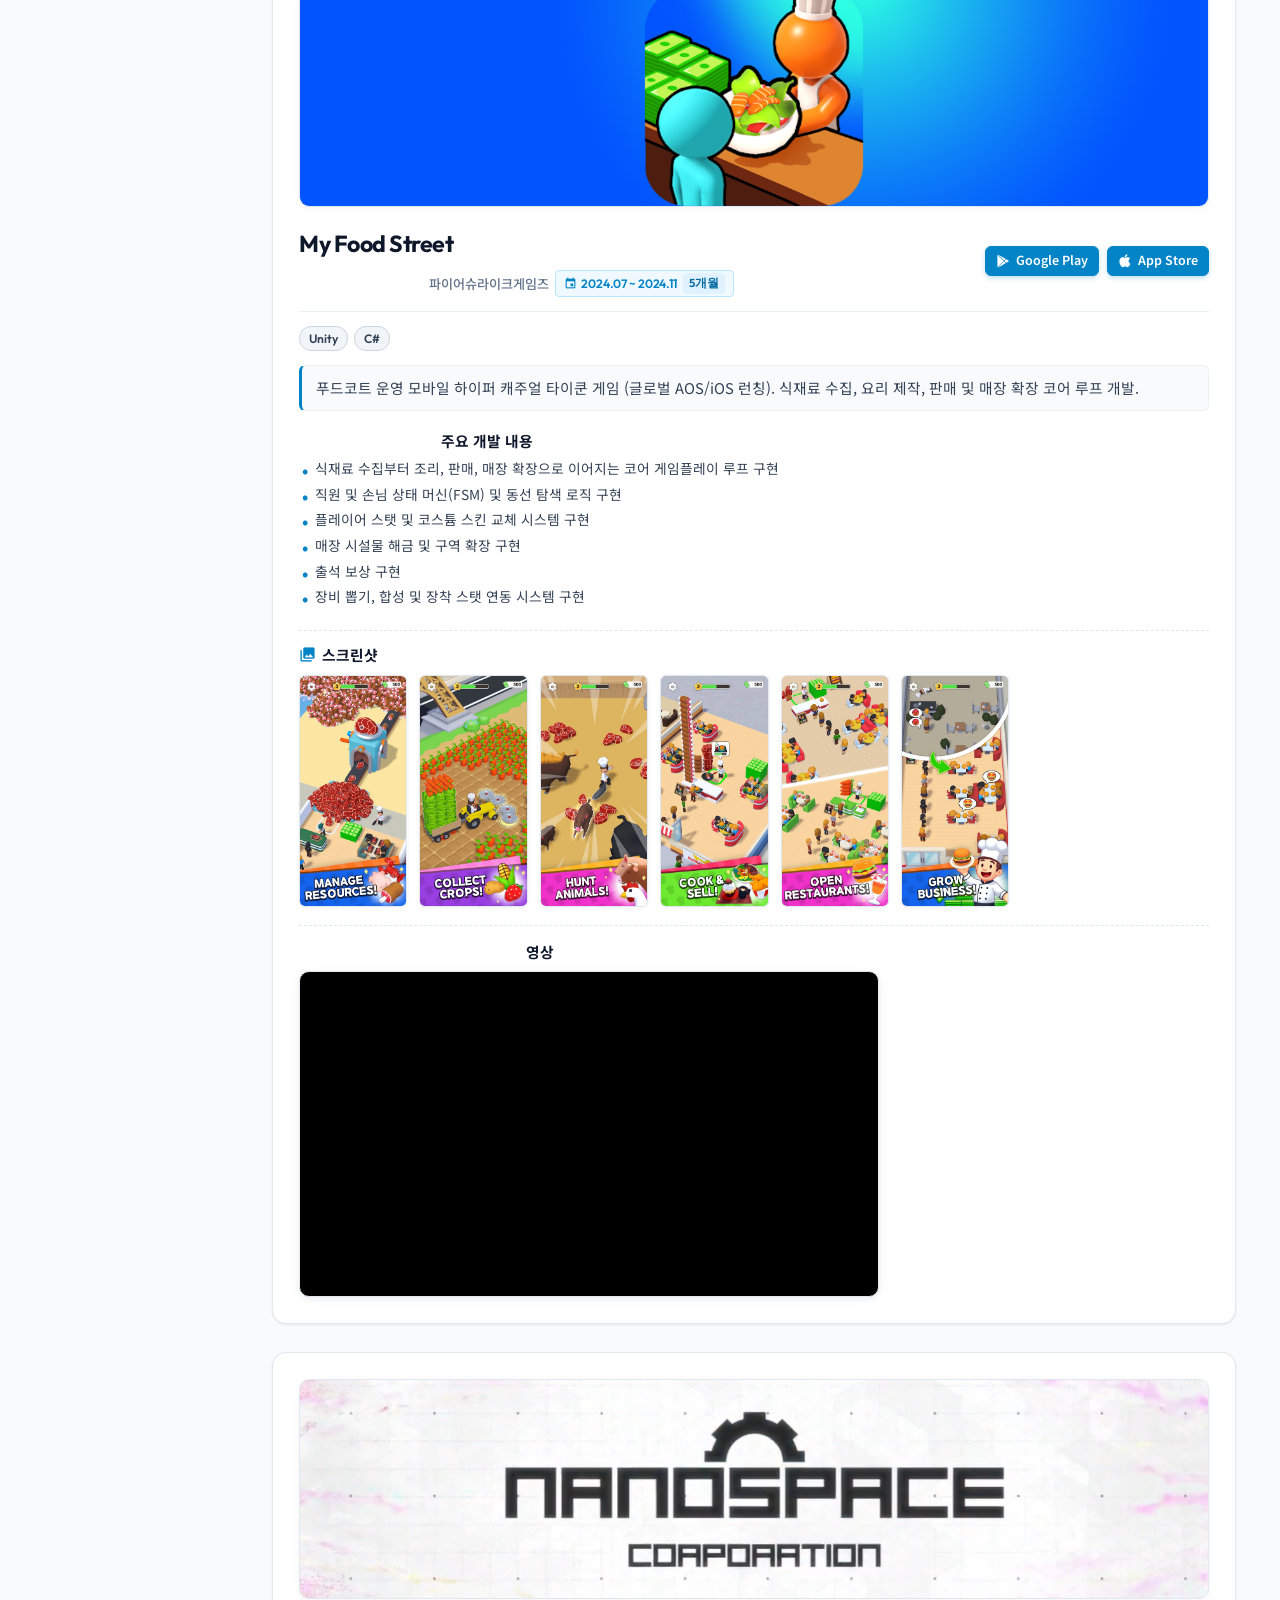
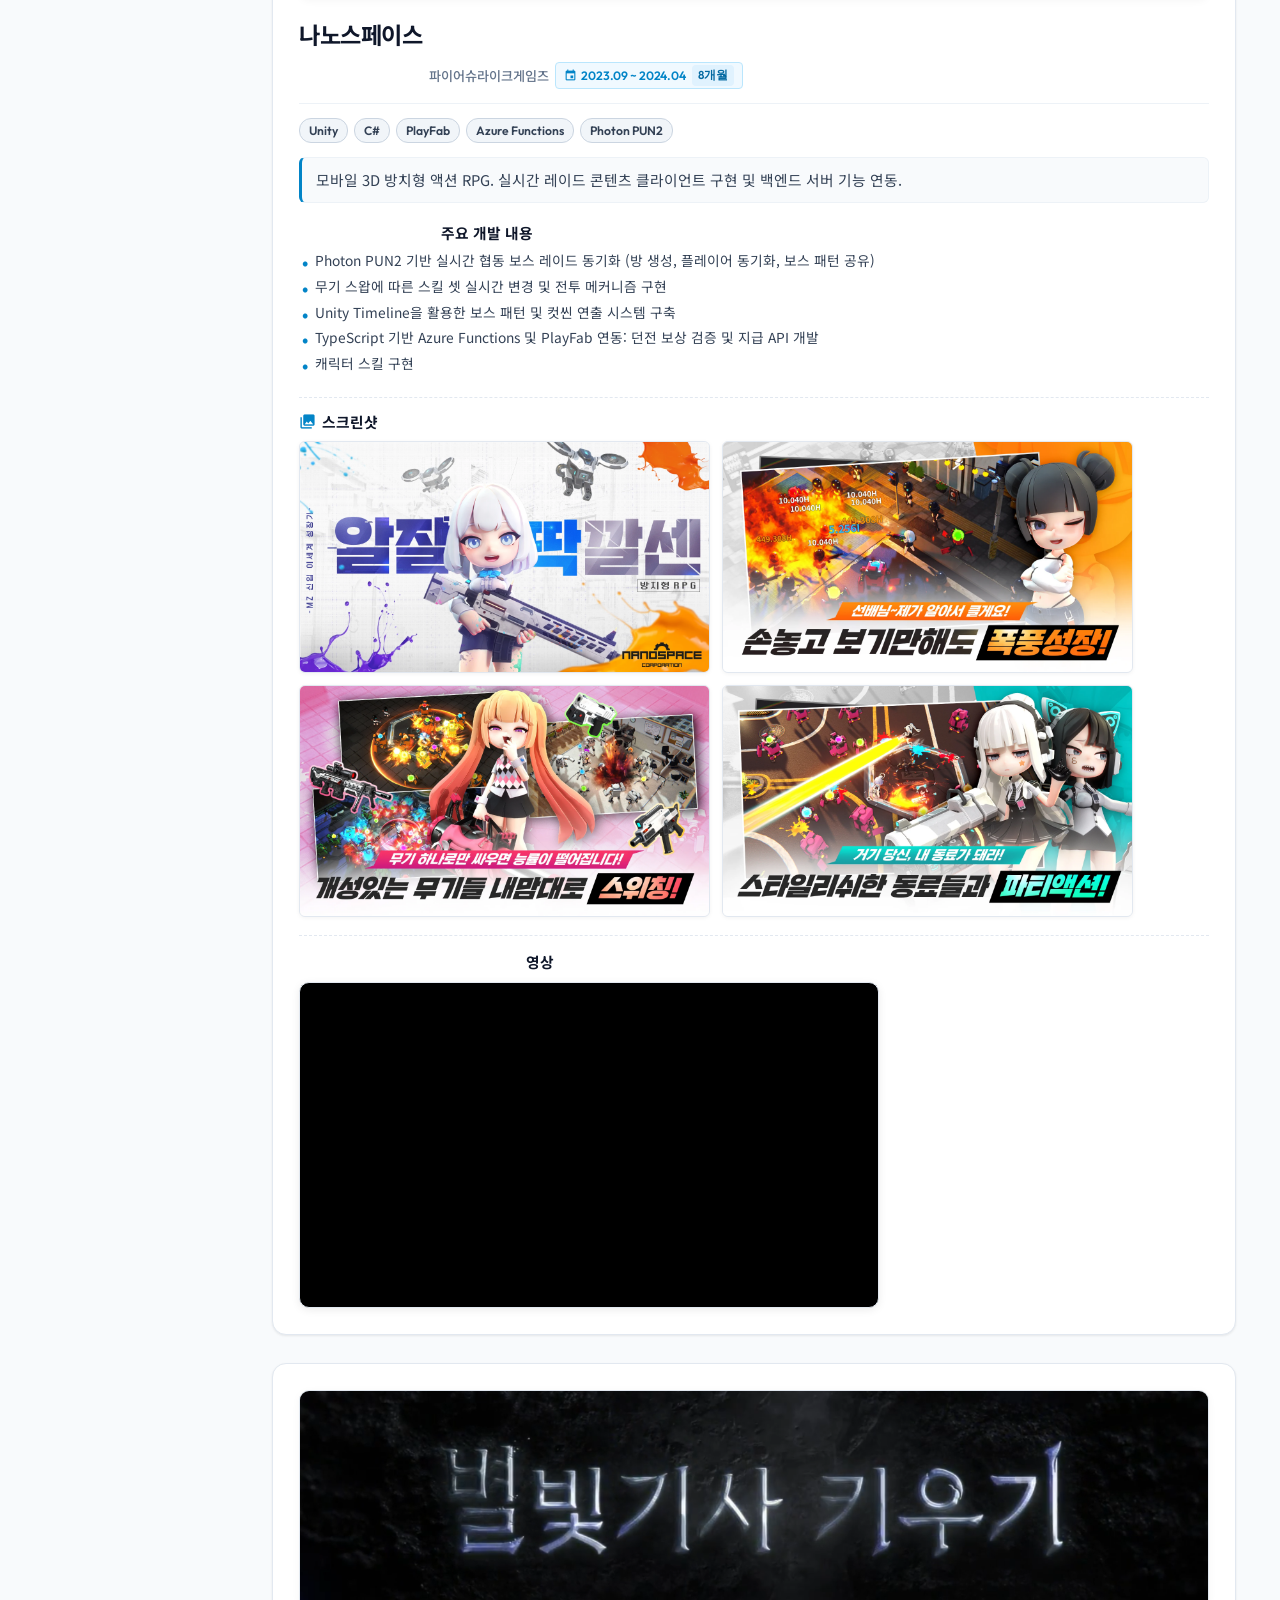
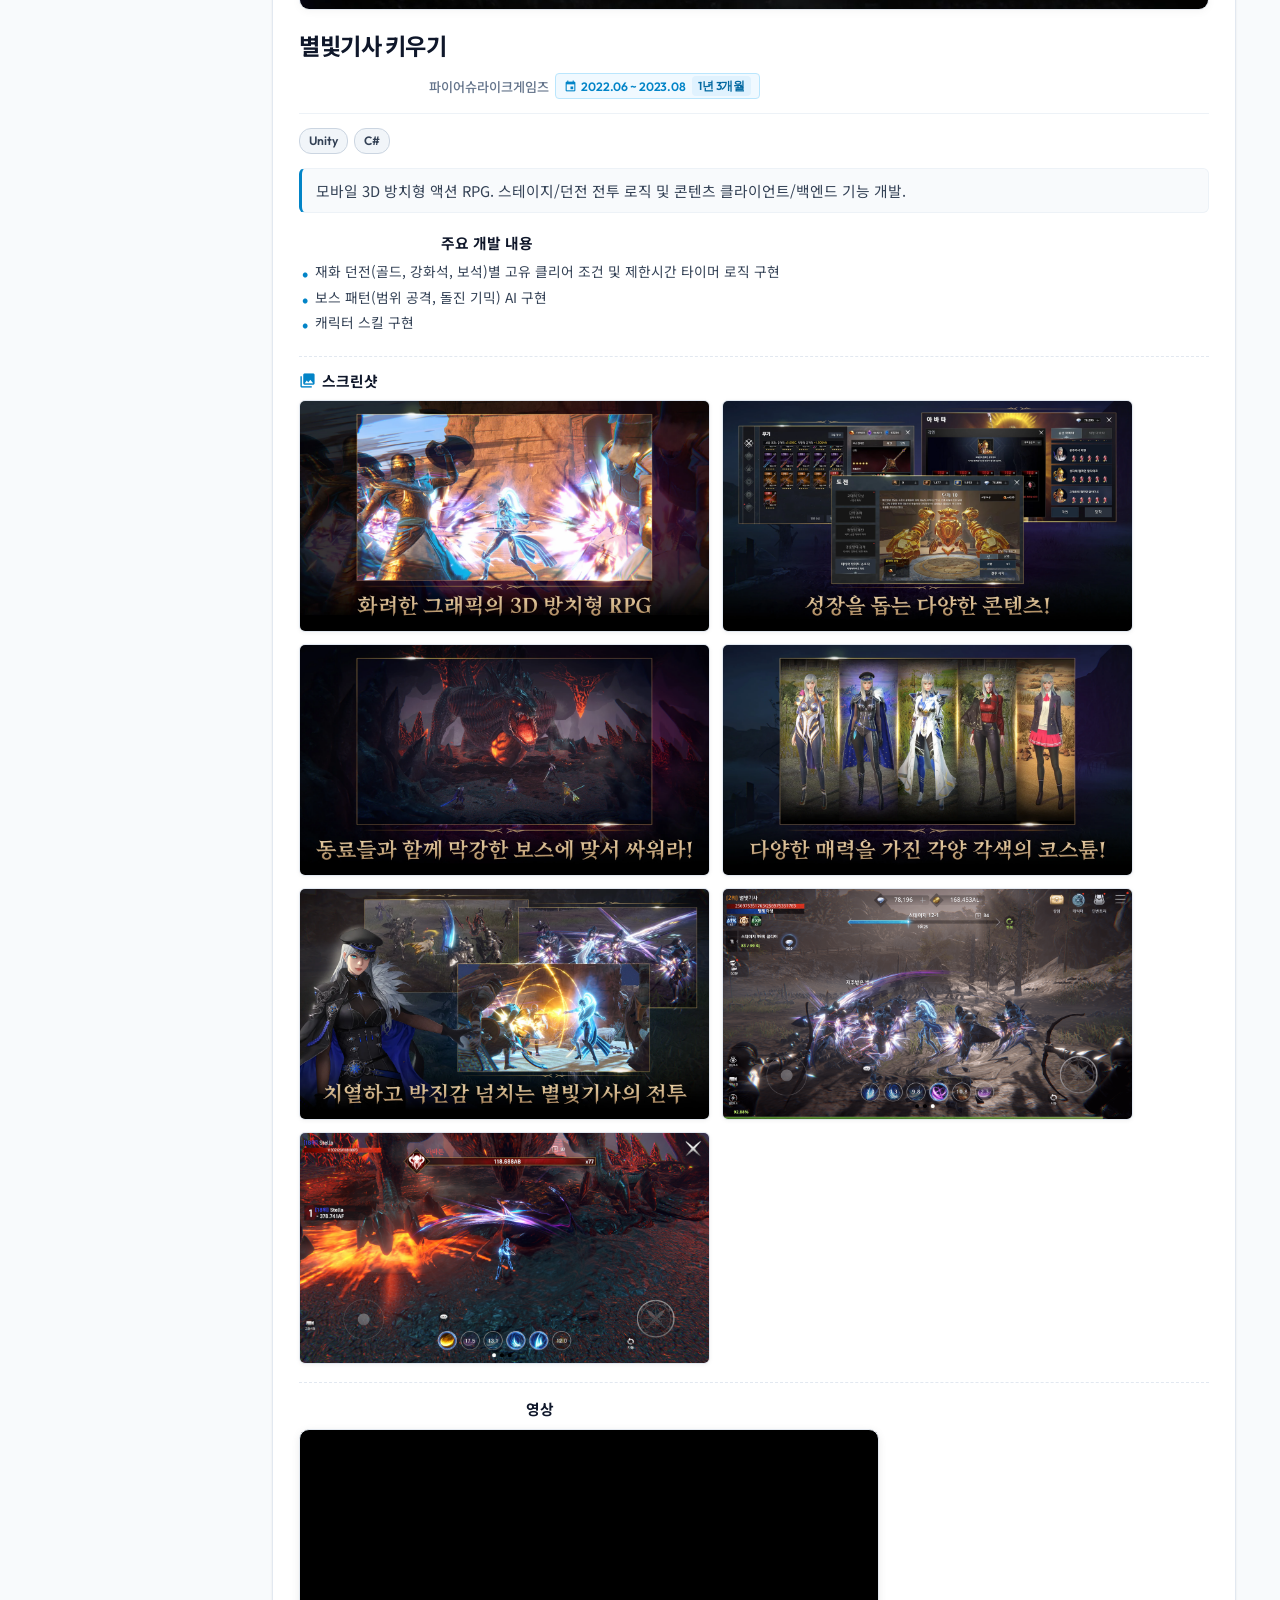
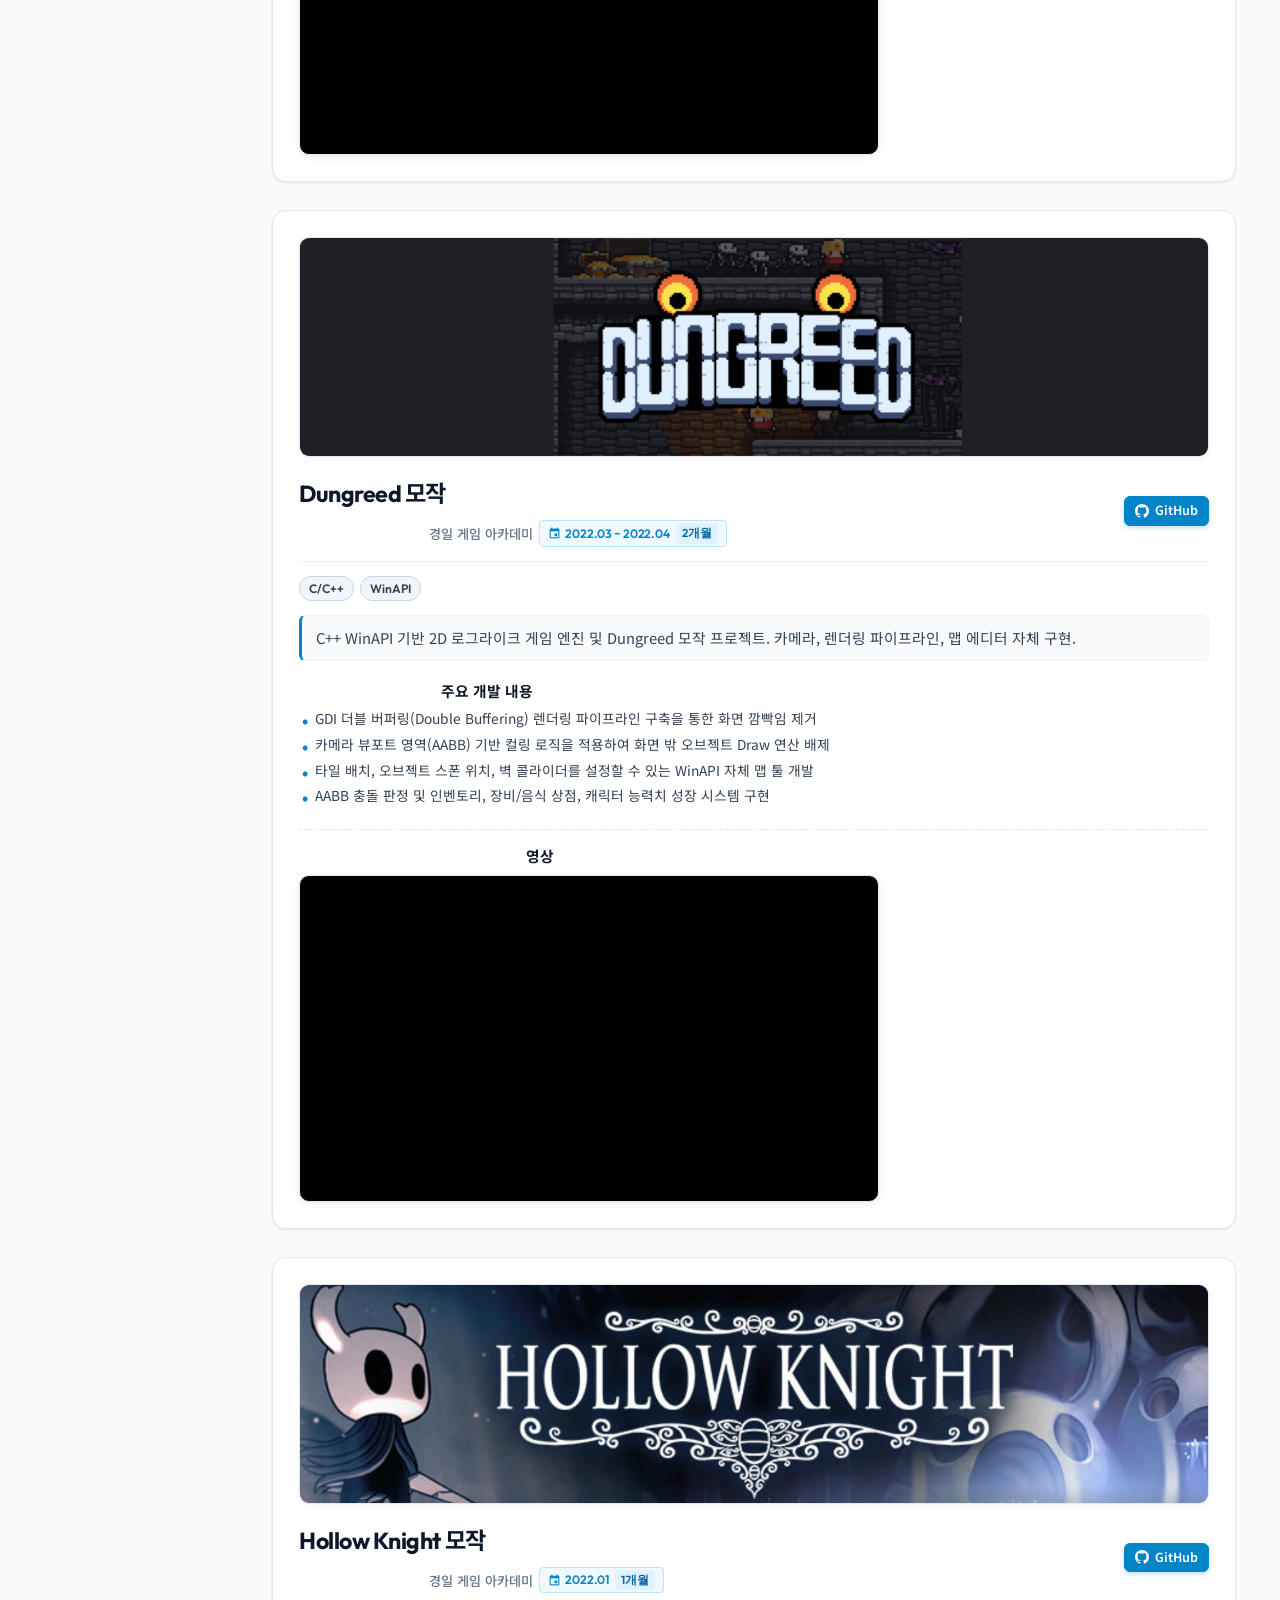
==== commit e4cd6c9d: "feat: add quick navigation sidebar and table of contents toggle for web view" ====
--- a/print.html
+++ b/print.html
@@ -16,13 +16,13 @@
     <link rel="stylesheet" href="https://fonts.googleapis.com/icon?family=Material+Icons">
 
     <!-- Styles -->
-    <link rel="stylesheet" href="css/print-view.css?v=10">
+    <link rel="stylesheet" href="css/print-view.css?v=13">
     <link rel="shortcut icon" href="favicon.ico">
 
     <!-- Scripts -->
     <script src="js/jquery.min.js"></script>
     <script src="js/projects_data.js?v=3"></script>
-    <script src="js/print_view.js?v=10"></script>
+    <script src="js/print_view.js?v=17"></script>
 </head>
 
 <body>
@@ -30,6 +30,28 @@
     <a href="index.html" class="btn-back-steam no-print" title="돌아가기" aria-label="돌아가기">
         <i class="material-icons">chevron_left</i>
     </a>
+
+    <!-- 목차 토글 버튼 (화면 너비가 좁을 때 활성화, Web Only - Hidden on Print) -->
+    <button class="btn-toc-toggle no-print" id="btn-toc-toggle" title="목차 열기" aria-label="목차 열기">
+        <i class="material-icons">format_list_bulleted</i>
+    </button>
+    <div class="toc-backdrop no-print" id="toc-backdrop"></div>
+
+    <!-- 좌측 빠른 이동 목차 사이드바 (Web Only - Hidden on Print) -->
+    <aside class="quick-nav-sidebar no-print" id="quick-nav-sidebar" aria-label="포트폴리오 목차">
+        <!-- <div class="quick-nav-header">
+            <div class="quick-nav-title">
+                <i class="material-icons">toc</i>
+                <span>목차</span>
+            </div>
+            <button class="quick-nav-close" id="quick-nav-close" title="목차 닫기" aria-label="목차 닫기">
+                <i class="material-icons">close</i>
+            </button>
+        </div> -->
+        <nav class="quick-nav-content" id="quick-nav-content">
+            <!-- JS(print_view.js)에 의해 동적으로 경력/프로젝트 계층 목록이 렌더링됩니다 -->
+        </nav>
+    </aside>
 
     <!-- Main Portfolio Document Container -->
     <main class="portfolio-document">
@@ -47,7 +69,8 @@
                         <!-- <p class="profile-title-role">Client Game Developer & Software Engineer</p> -->
                     </div>
 
-                    <!-- Web Portfolio Link Badge (Print / PDF Only) -->
+                    <!-- Web Portfolio Link Badge (Print / PDF Only) - 임시 비활성화 요청으로 숨김 처리 -->
+                    <!--
                     <a href="https://elpoco.github.io/Portfolio/print.html" target="_blank"
                         class="print-portfolio-badge print-only" id="profile-web-badge" title="웹 포트폴리오 바로가기">
                         <div class="badge-icon">
@@ -60,6 +83,7 @@
                         </div>
                         <i class="material-icons badge-arrow">open_in_new</i>
                     </a>
+                    -->
                 </div>
 
                 <p class="profile-quote" id="profile-tech-summary">
--- a/css/print-view.css
+++ b/css/print-view.css
@@ -103,6 +103,279 @@
 .btn-back-steam .material-icons {
     font-size: 28px;
     line-height: 1;
+}
+
+/* ==========================================================================
+   FLOATING TOC & SIDEBAR NAVIGATION (Web Only)
+   ========================================================================== */
+
+/* 1. Mobile & Medium Screen Toggle Button */
+.btn-toc-toggle {
+    position: fixed;
+    top: 78px;
+    left: 24px;
+    width: 44px;
+    height: 44px;
+    background: #ffffff;
+    border: 1px solid var(--border-color);
+    border-radius: 50%;
+    display: none; /* Wide screen default: hidden */
+    align-items: center;
+    justify-content: center;
+    color: #1e293b;
+    box-shadow: 0 4px 14px rgba(0, 0, 0, 0.08);
+    cursor: pointer;
+    z-index: 1000;
+    transition: all 0.2s cubic-bezier(0.4, 0, 0.2, 1);
+}
+
+.btn-toc-toggle:hover {
+    background: var(--primary-blue);
+    color: #ffffff;
+    border-color: var(--primary-blue);
+    transform: scale(1.08);
+    box-shadow: 0 6px 20px rgba(2, 132, 199, 0.25);
+}
+
+.btn-toc-toggle .material-icons {
+    font-size: 22px;
+}
+
+/* 2. Backdrop for drawer mode */
+.toc-backdrop {
+    position: fixed;
+    top: 0;
+    left: 0;
+    width: 100%;
+    height: 100%;
+    background: rgba(15, 23, 42, 0.45);
+    backdrop-filter: blur(3px);
+    -webkit-backdrop-filter: blur(3px);
+    z-index: 1010;
+    opacity: 0;
+    pointer-events: none;
+    transition: opacity 0.25s ease;
+}
+
+.toc-backdrop.show {
+    opacity: 1;
+    pointer-events: auto;
+}
+
+/* 3. Quick Navigation Sidebar */
+.quick-nav-sidebar {
+    position: fixed;
+    top: 80px;
+    left: 16px;
+    width: 216px;
+    height: calc(100vh - 100px);
+    max-height: calc(100vh - 100px);
+    background: rgba(255, 255, 255, 0.95);
+    backdrop-filter: blur(12px);
+    -webkit-backdrop-filter: blur(12px);
+    border: 1px solid var(--border-color);
+    border-radius: var(--radius-lg);
+    box-shadow: 0 4px 20px rgba(0, 0, 0, 0.06);
+    display: flex;
+    flex-direction: column;
+    overflow: hidden;
+    overscroll-behavior: contain;
+    z-index: 990;
+    transition: transform 0.28s cubic-bezier(0.16, 1, 0.3, 1), box-shadow 0.28s ease;
+}
+
+/* Wide screen (>=1480px): Center aligned with document */
+@media screen and (min-width: 1480px) {
+    .quick-nav-sidebar {
+        left: calc(50% - 500px - 236px);
+        width: 220px;
+    }
+}
+
+/* Medium Desktop (1200px ~ 1479px): Sidebar on left (16px), document pushed right */
+@media screen and (min-width: 1200px) and (max-width: 1479px) {
+    .portfolio-document {
+        margin-left: 248px !important;
+        margin-right: auto !important;
+        max-width: calc(100% - 268px) !important;
+    }
+}
+
+.quick-nav-header {
+    display: flex;
+    align-items: center;
+    justify-content: space-between;
+    padding: 13px 16px;
+    border-bottom: 1px solid var(--border-subtle);
+    flex-shrink: 0;
+}
+
+.quick-nav-title {
+    display: flex;
+    align-items: center;
+    gap: 8px;
+    font-size: 0.9rem;
+    font-weight: 700;
+    color: var(--text-primary);
+    font-family: 'Outfit', 'Noto Sans KR', sans-serif;
+}
+
+.quick-nav-title .material-icons {
+    font-size: 19px;
+    color: var(--primary-blue);
+}
+
+.quick-nav-close {
+    display: none; /* Shown only in drawer mode */
+    background: transparent;
+    border: none;
+    color: var(--text-muted);
+    cursor: pointer;
+    padding: 4px;
+    border-radius: 4px;
+    align-items: center;
+    justify-content: center;
+    transition: color 0.15s, background 0.15s;
+}
+
+.quick-nav-close:hover {
+    color: var(--text-primary);
+    background: var(--bg-secondary);
+}
+
+.quick-nav-close .material-icons {
+    font-size: 20px;
+}
+
+.quick-nav-content {
+    flex: 1 1 0%;
+    min-height: 0;
+    padding: 12px 10px;
+    overflow-y: auto;
+    overflow-x: hidden;
+    overscroll-behavior: contain;
+    display: flex;
+    flex-direction: column;
+    gap: 4px;
+}
+
+/* Custom Scrollbar for TOC */
+.quick-nav-content::-webkit-scrollbar {
+    width: 4px;
+}
+.quick-nav-content::-webkit-scrollbar-track {
+    background: transparent;
+}
+.quick-nav-content::-webkit-scrollbar-thumb {
+    background: #cbd5e1;
+    border-radius: 4px;
+}
+.quick-nav-content::-webkit-scrollbar-thumb:hover {
+    background: #94a3b8;
+}
+
+/* Group & Links */
+.quick-nav-group {
+    display: flex;
+    flex-direction: column;
+}
+
+.quick-nav-link {
+    display: flex;
+    align-items: center;
+    gap: 8px;
+    padding: 7px 10px;
+    border-radius: var(--radius-sm);
+    font-size: 0.82rem;
+    font-weight: 600;
+    color: var(--text-secondary);
+    text-decoration: none !important;
+    transition: all 0.15s ease;
+}
+
+.quick-nav-link .material-icons {
+    font-size: 17px;
+    color: var(--text-muted);
+    transition: color 0.15s ease;
+}
+
+.quick-nav-link:hover {
+    background: #f1f5f9;
+    color: var(--primary-blue);
+}
+
+.quick-nav-link:hover .material-icons {
+    color: var(--primary-blue);
+}
+
+.quick-nav-link.active {
+    background: #e0f2fe;
+    color: var(--primary-blue);
+    font-weight: 700;
+}
+
+.quick-nav-link.active .material-icons {
+    color: var(--primary-blue);
+}
+
+/* Sublist */
+.quick-nav-sublist {
+    list-style: none;
+    margin: 3px 0 6px 14px;
+    padding-left: 10px;
+    border-left: 2px solid var(--border-color);
+    display: flex;
+    flex-direction: column;
+    gap: 2px;
+}
+
+.quick-nav-subitem {
+    position: relative;
+}
+
+.quick-nav-sublink {
+    display: block;
+    padding: 4px 8px;
+    font-size: 0.77rem;
+    color: var(--text-muted);
+    text-decoration: none !important;
+    border-radius: 4px;
+    white-space: nowrap;
+    overflow: hidden;
+    text-overflow: ellipsis;
+    transition: all 0.15s ease;
+}
+
+.quick-nav-sublink:hover {
+    color: var(--primary-blue);
+    background: #f8fafc;
+}
+
+.quick-nav-sublink.active {
+    color: var(--primary-blue);
+    font-weight: 700;
+    background: #f0f9ff;
+    border-left: 2px solid var(--primary-blue);
+    margin-left: -12px;
+    padding-left: 10px;
+}
+
+/* Parent highlight when subitem is active */
+.quick-nav-group.has-active > .quick-nav-link {
+    color: var(--primary-blue);
+    font-weight: 700;
+}
+
+.quick-nav-group.has-active > .quick-nav-link .material-icons {
+    color: var(--primary-blue);
+}
+
+/* Smooth anchor offsets */
+.section-container,
+.experience-item,
+.project-item-card,
+.profile-section {
+    scroll-margin-top: 24px;
 }
 
 /* ==========================================================================
@@ -1003,7 +1276,11 @@
 
     .btn-back-steam,
     .no-print,
-    .proj-links-row {
+    .proj-links-row,
+    .quick-nav-sidebar,
+    .btn-toc-toggle,
+    .toc-backdrop,
+    .print-portfolio-badge {
         display: none !important;
     }
 
@@ -1052,19 +1329,9 @@
         display: flex !important;
     }
 
+    /* 웹 포트폴리오 연결 배지: 임시 비활성화 요청으로 인쇄 시 출력되지 않도록 처리 */
     .print-portfolio-badge {
-        display: flex !important;
-        align-items: center !important;
-        gap: 8px !important;
-        padding: 6px 12px !important;
-        background-color: #f0f9ff !important;
-        border: 1.5px solid #0284c7 !important;
-        border-radius: 8px !important;
-        text-decoration: none !important;
-        color: #0369a1 !important;
-        page-break-inside: avoid !important;
-        break-inside: avoid !important;
-        flex-shrink: 0 !important;
+        display: none !important;
     }
 
     .print-portfolio-badge .badge-icon {
@@ -1253,6 +1520,32 @@
     }
 }
 
+/* Drawer mode on screens narrower than 1200px to avoid overlapping content */
+@media screen and (max-width: 1199px) {
+    .btn-toc-toggle {
+        display: flex;
+    }
+
+    .quick-nav-sidebar {
+        left: 16px;
+        top: 16px;
+        height: calc(100vh - 32px);
+        max-height: calc(100vh - 32px);
+        width: 280px;
+        transform: translateX(calc(-100% - 30px));
+        box-shadow: 0 10px 40px rgba(0, 0, 0, 0.16);
+        z-index: 1020;
+    }
+
+    .quick-nav-sidebar.open {
+        transform: translateX(0);
+    }
+
+    .quick-nav-close {
+        display: flex;
+    }
+}
+
 /* Responsive (Web Screen Only - do not apply to print) */
 @media screen and (max-width: 768px) {
     .btn-back-steam {
@@ -1266,6 +1559,22 @@
         font-size: 24px;
     }
 
+    .btn-toc-toggle {
+        top: 60px;
+        left: 14px;
+        width: 38px;
+        height: 38px;
+    }
+
+    .btn-toc-toggle .material-icons {
+        font-size: 20px;
+    }
+
+    .quick-nav-sidebar {
+        width: calc(100vw - 32px);
+        max-width: 290px;
+    }
+
     .portfolio-document {
         padding: 64px 16px 60px 16px;
     }
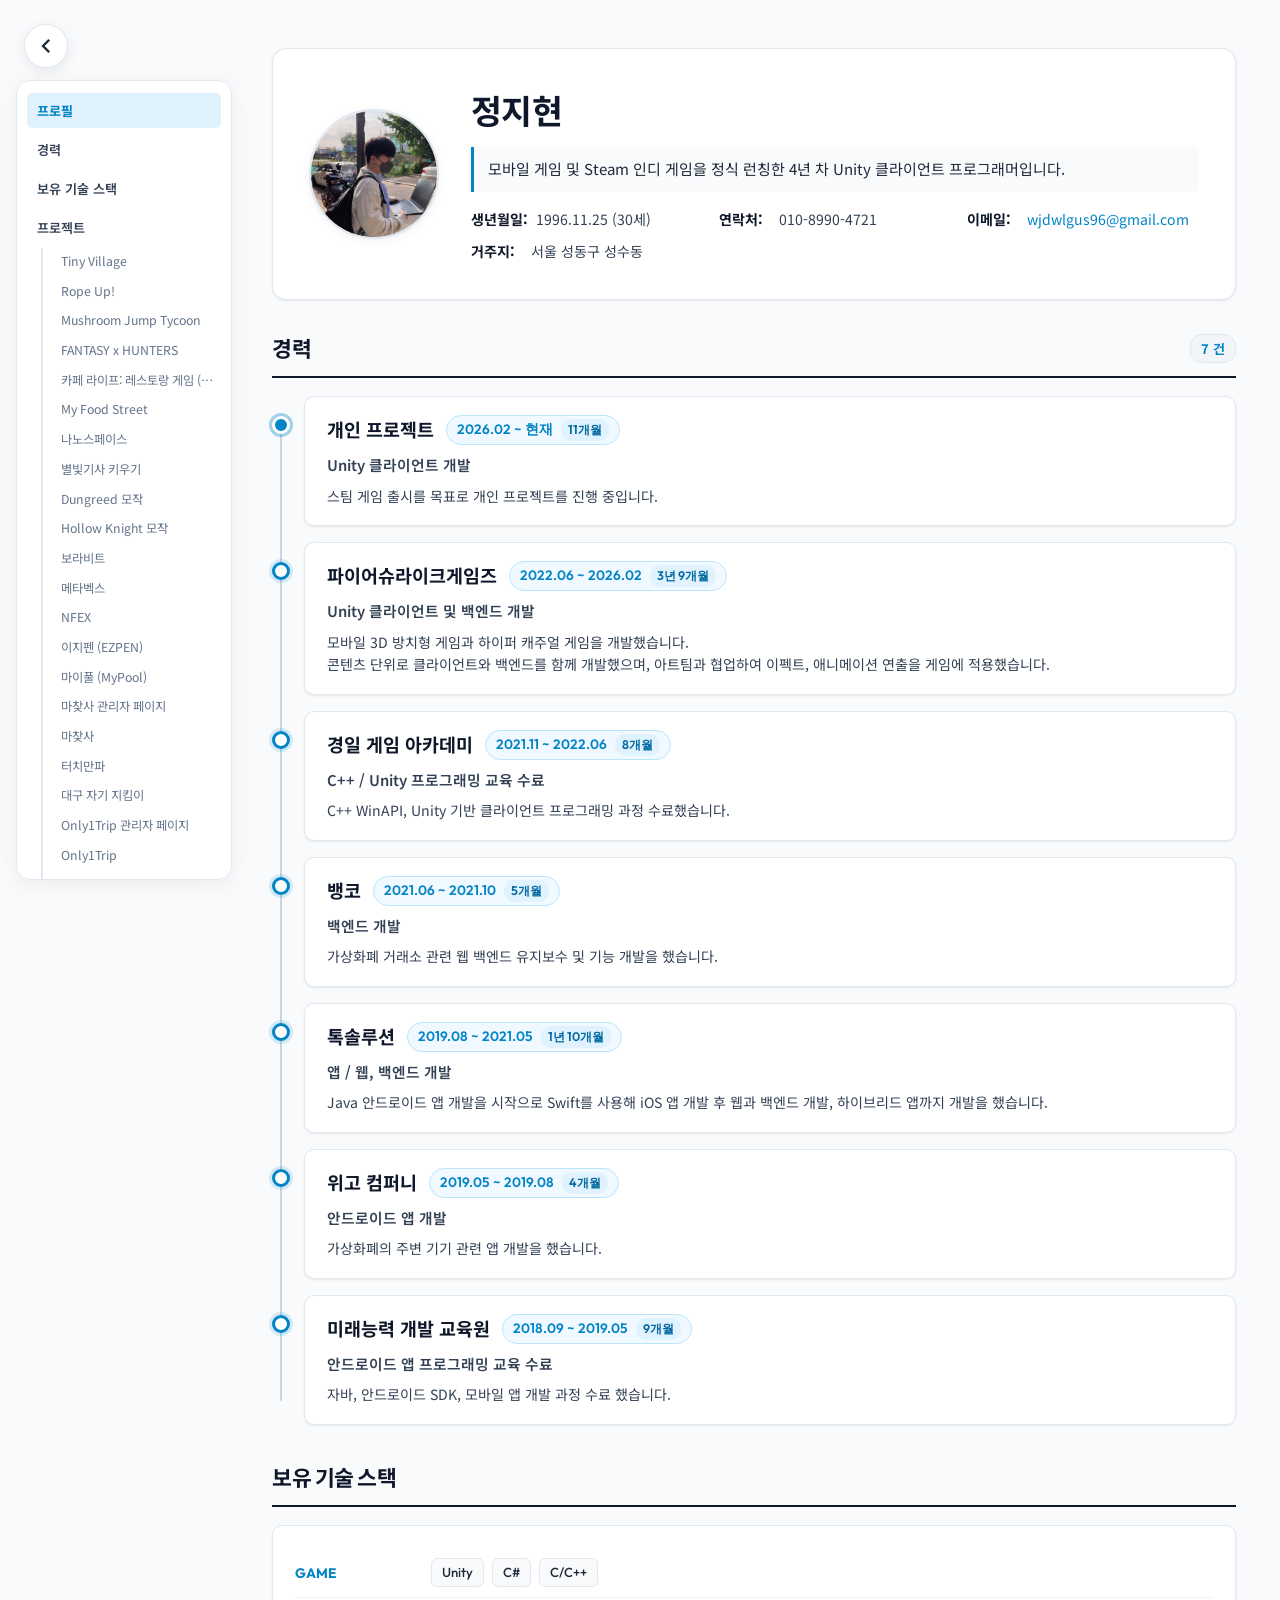
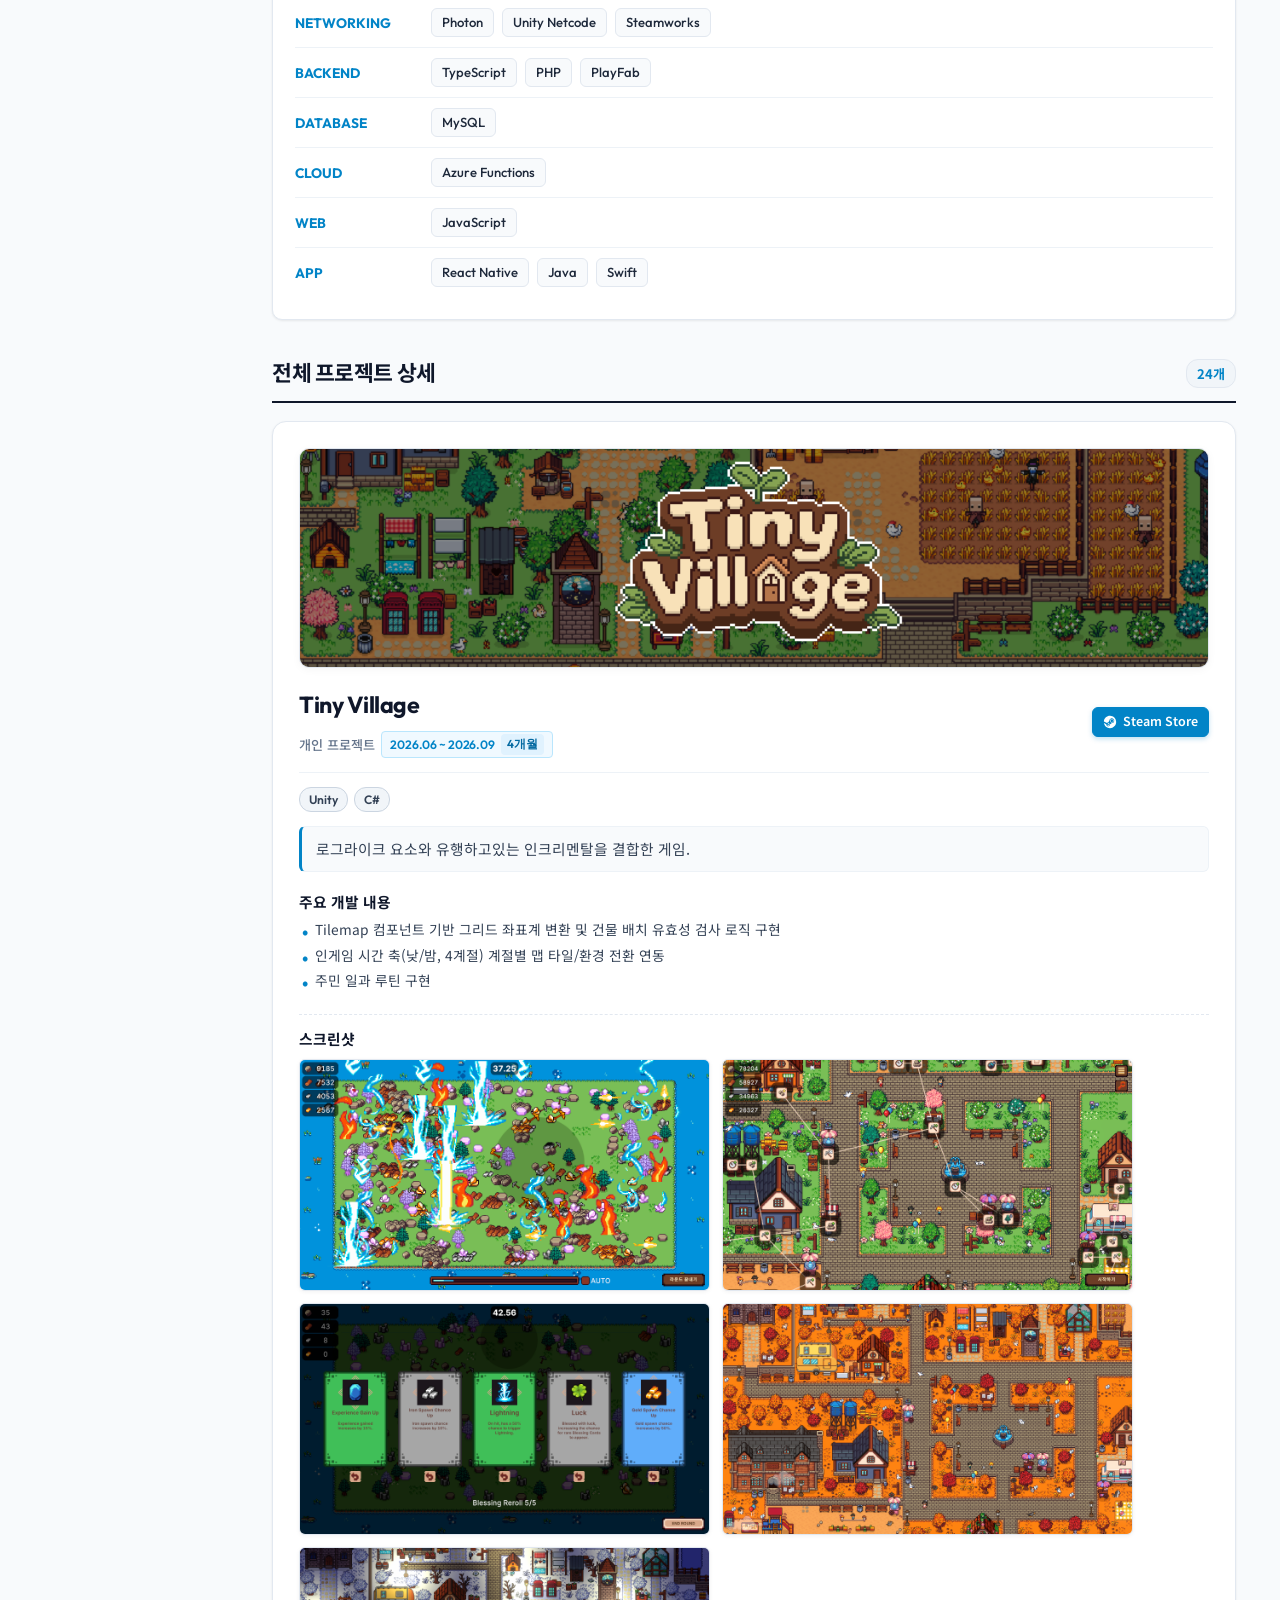
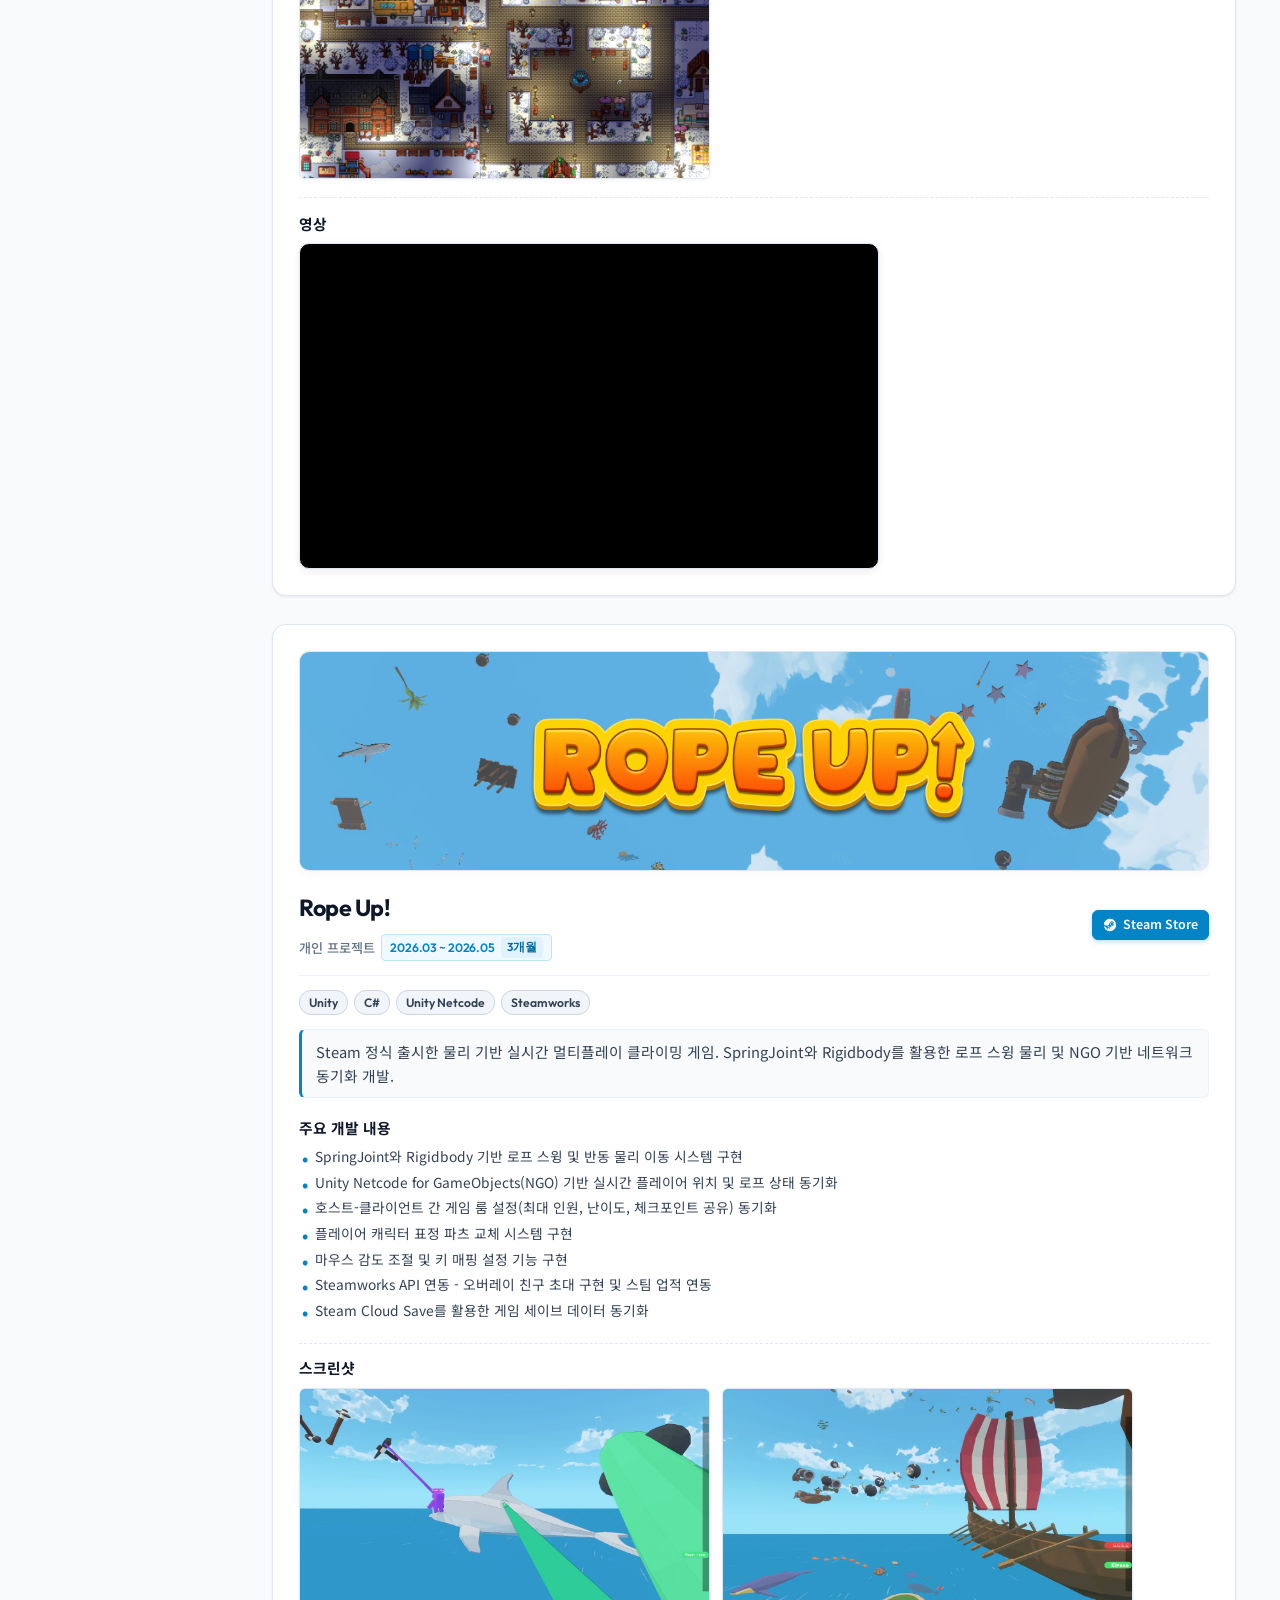
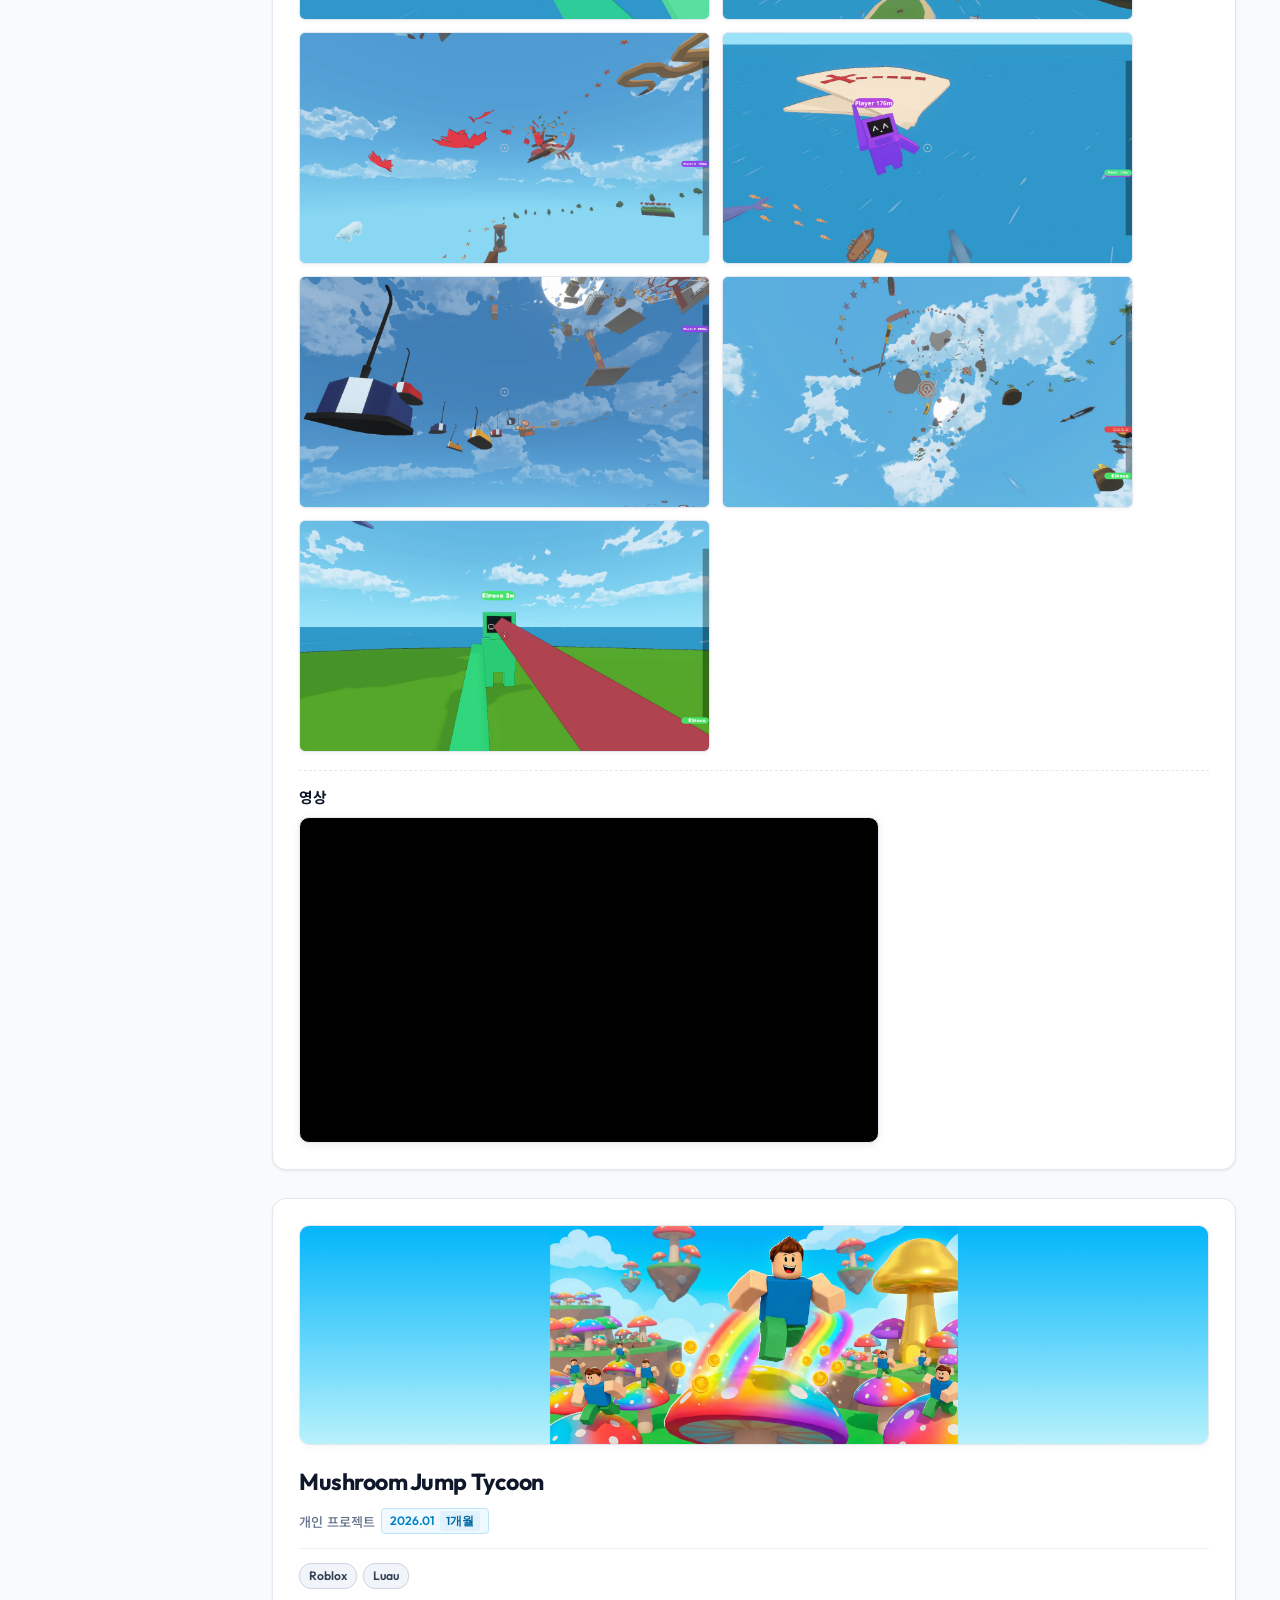
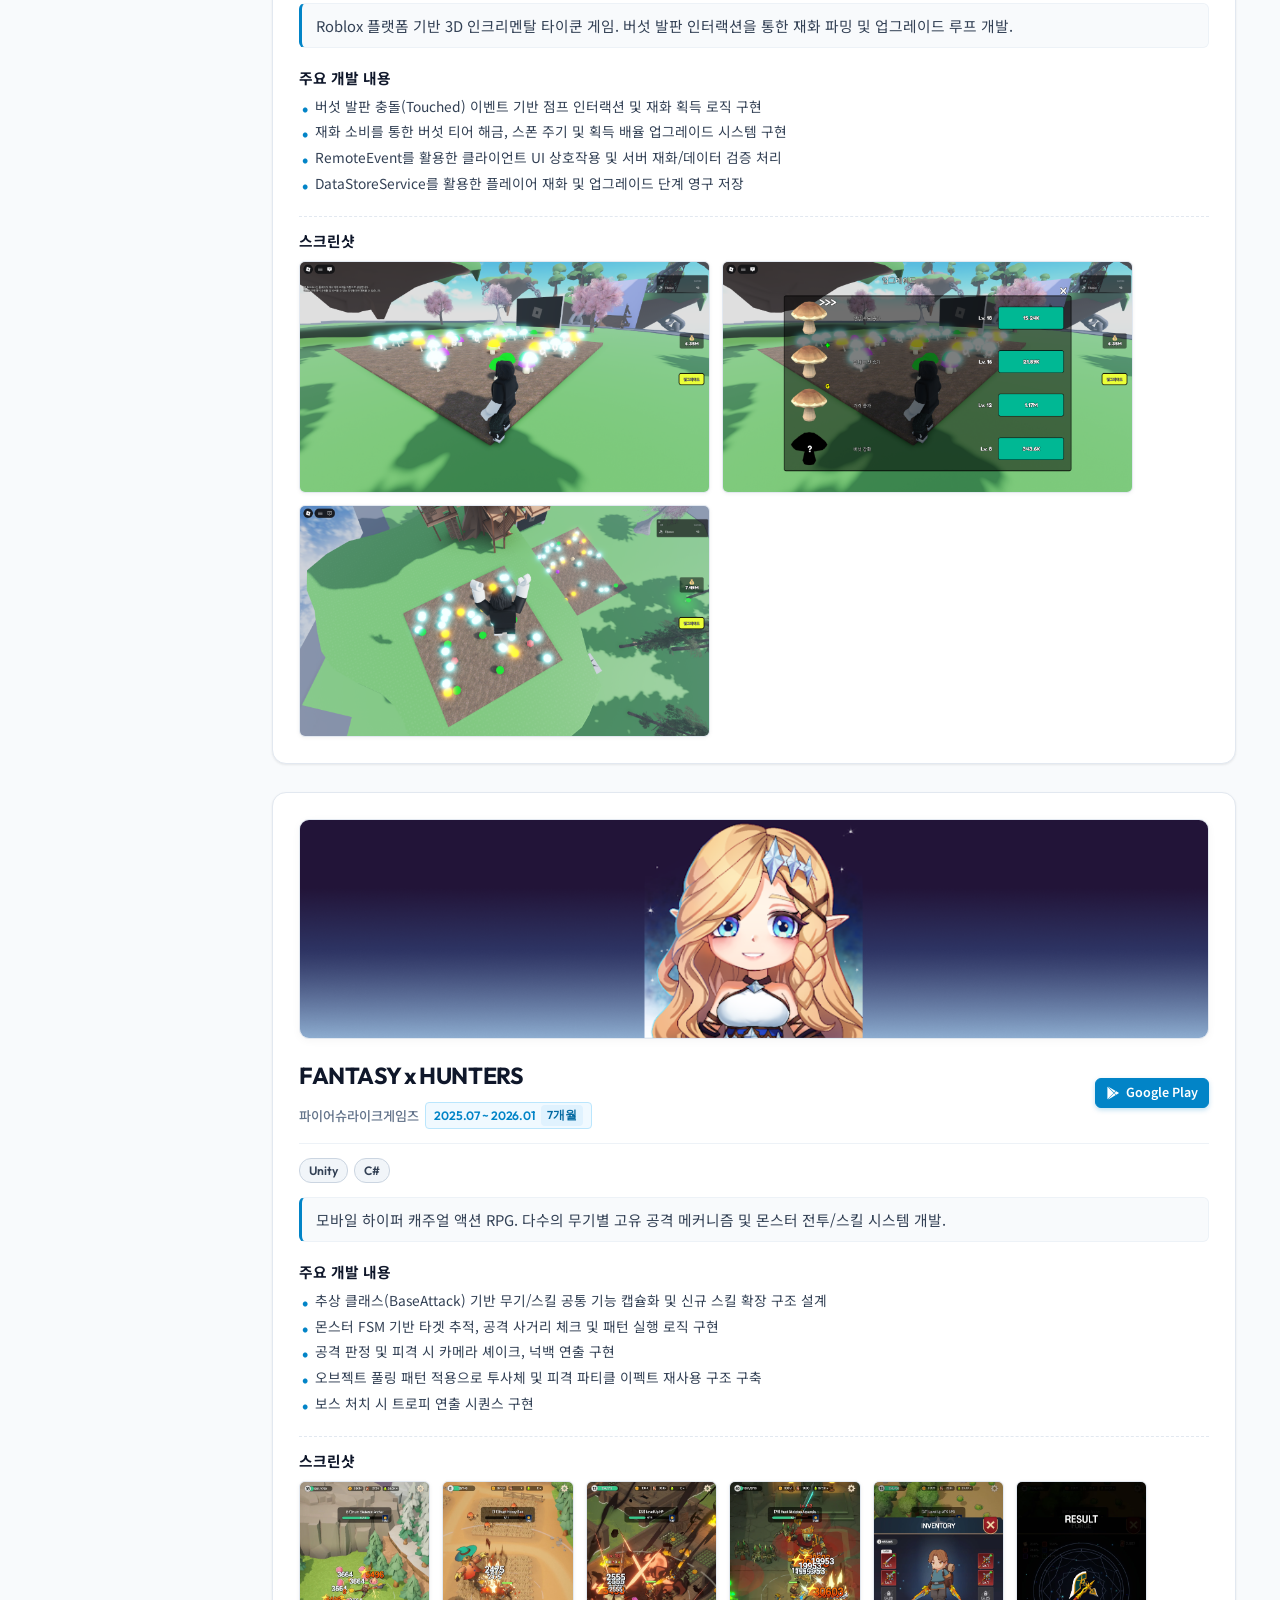
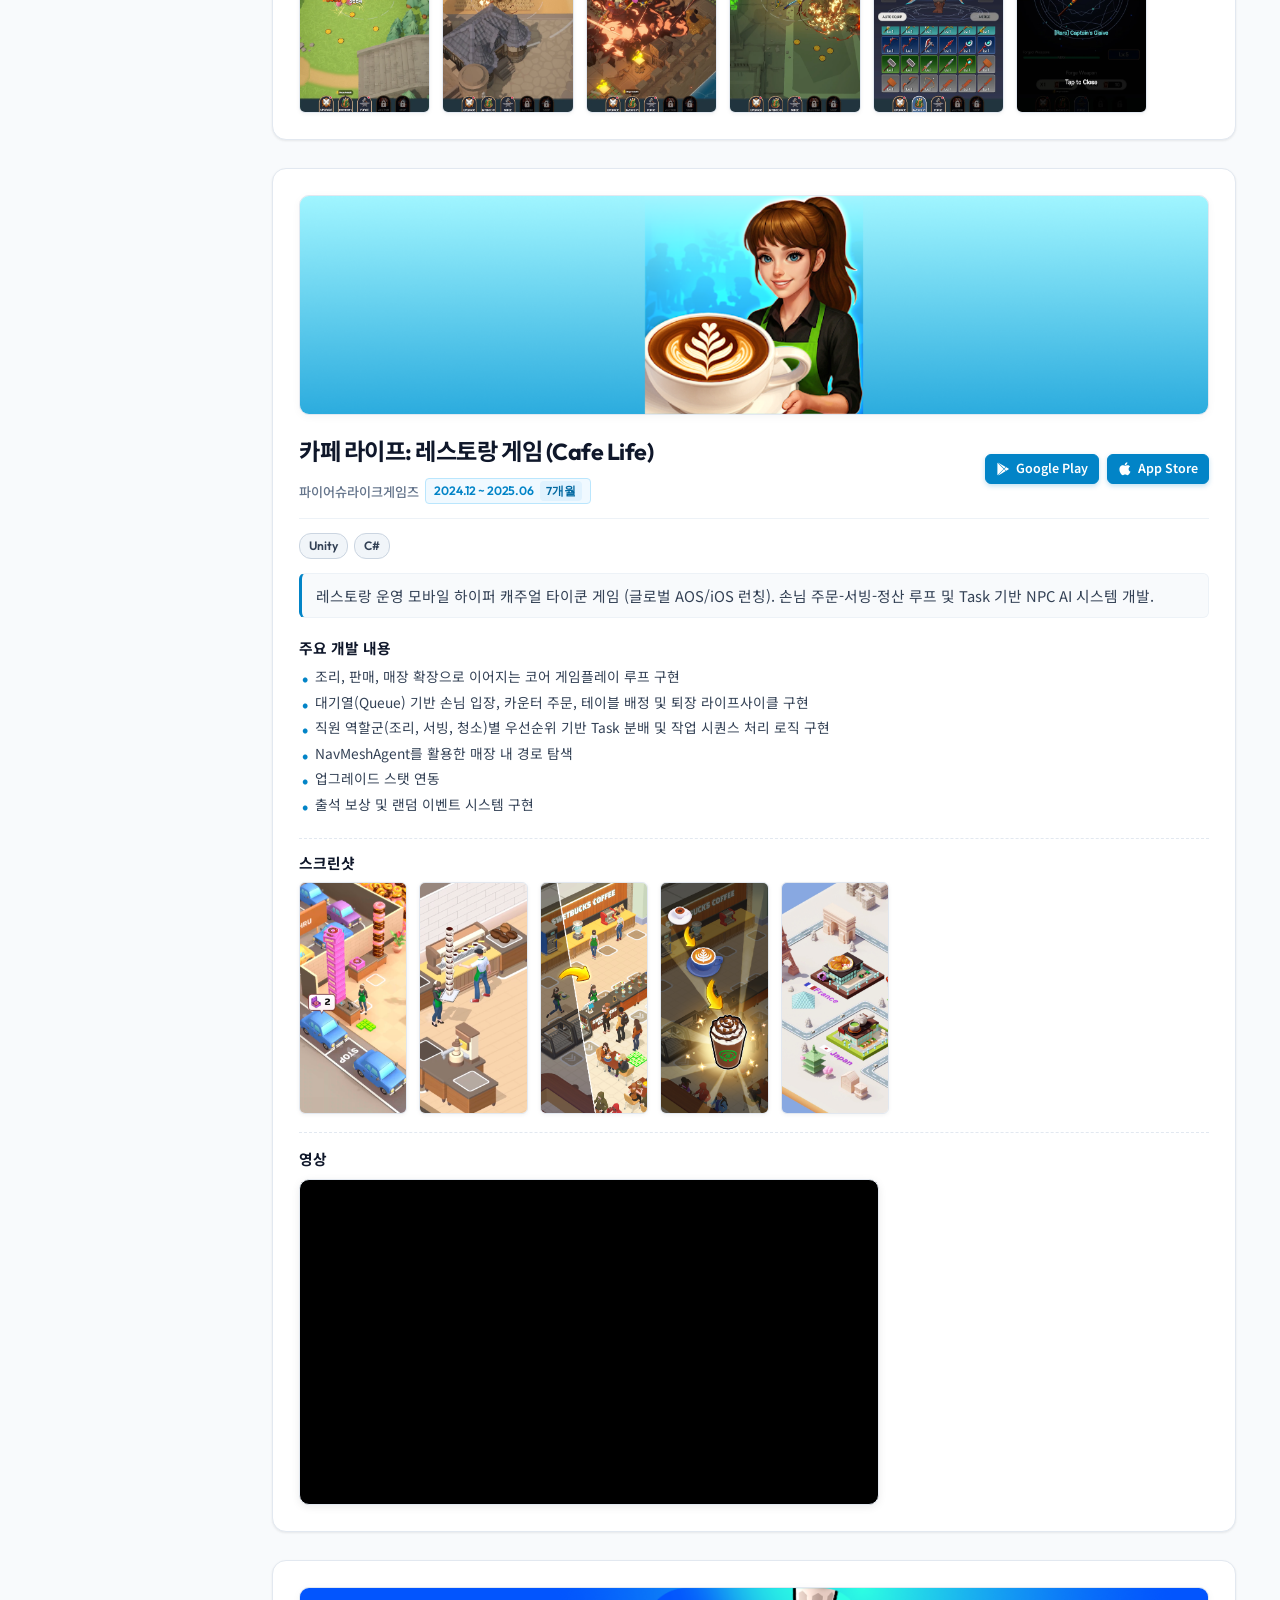
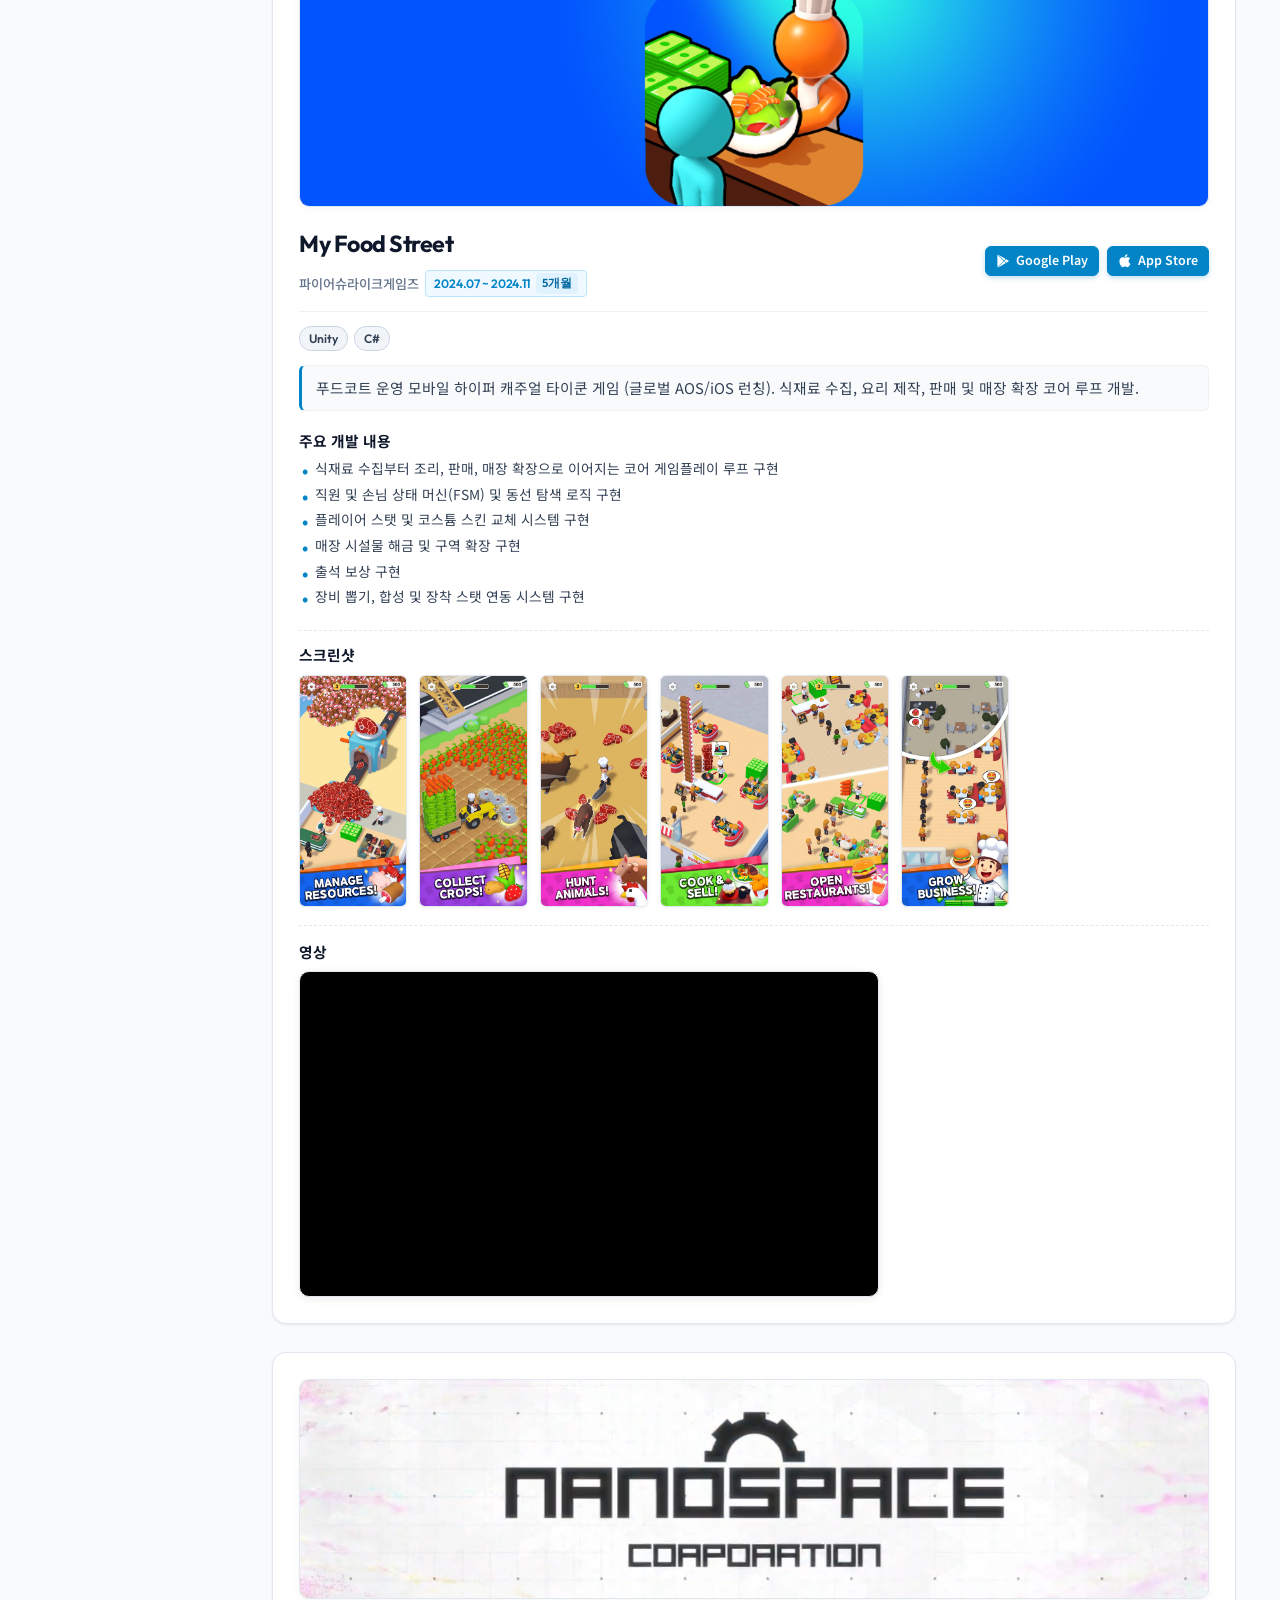
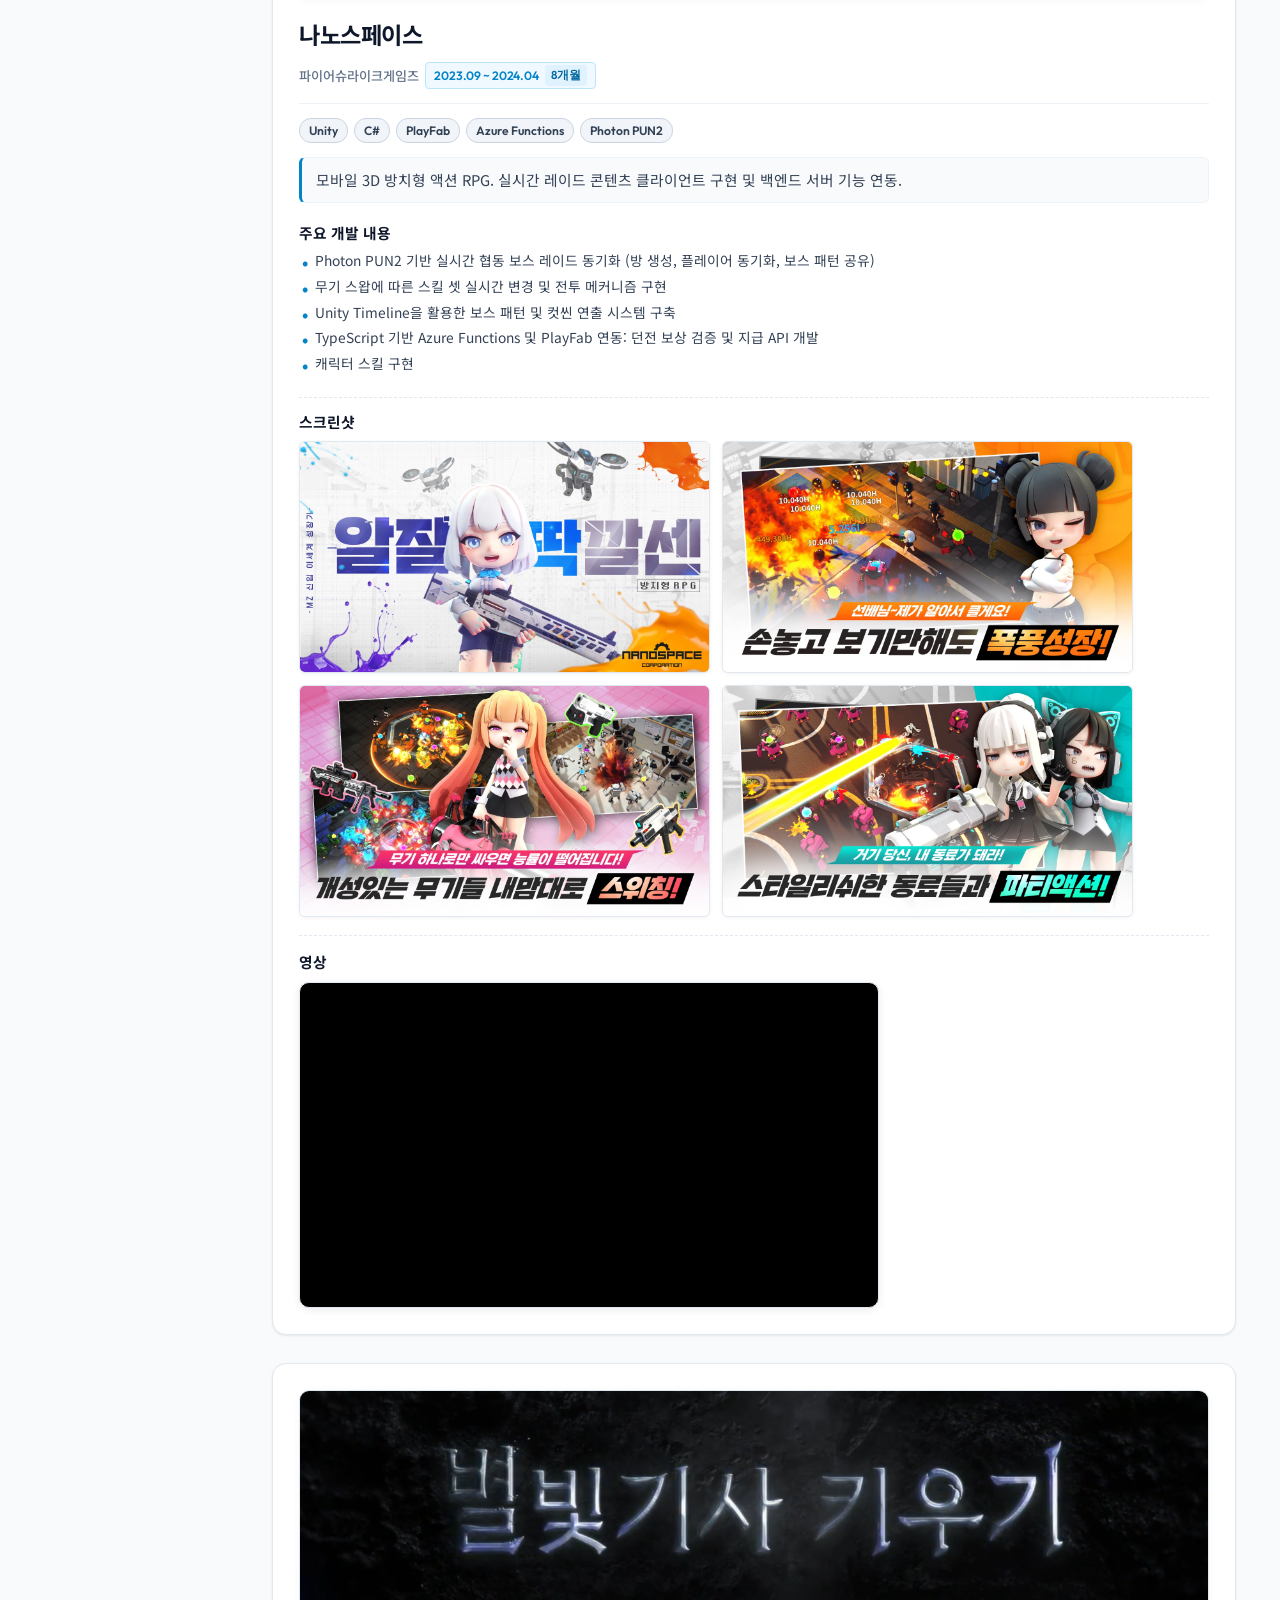
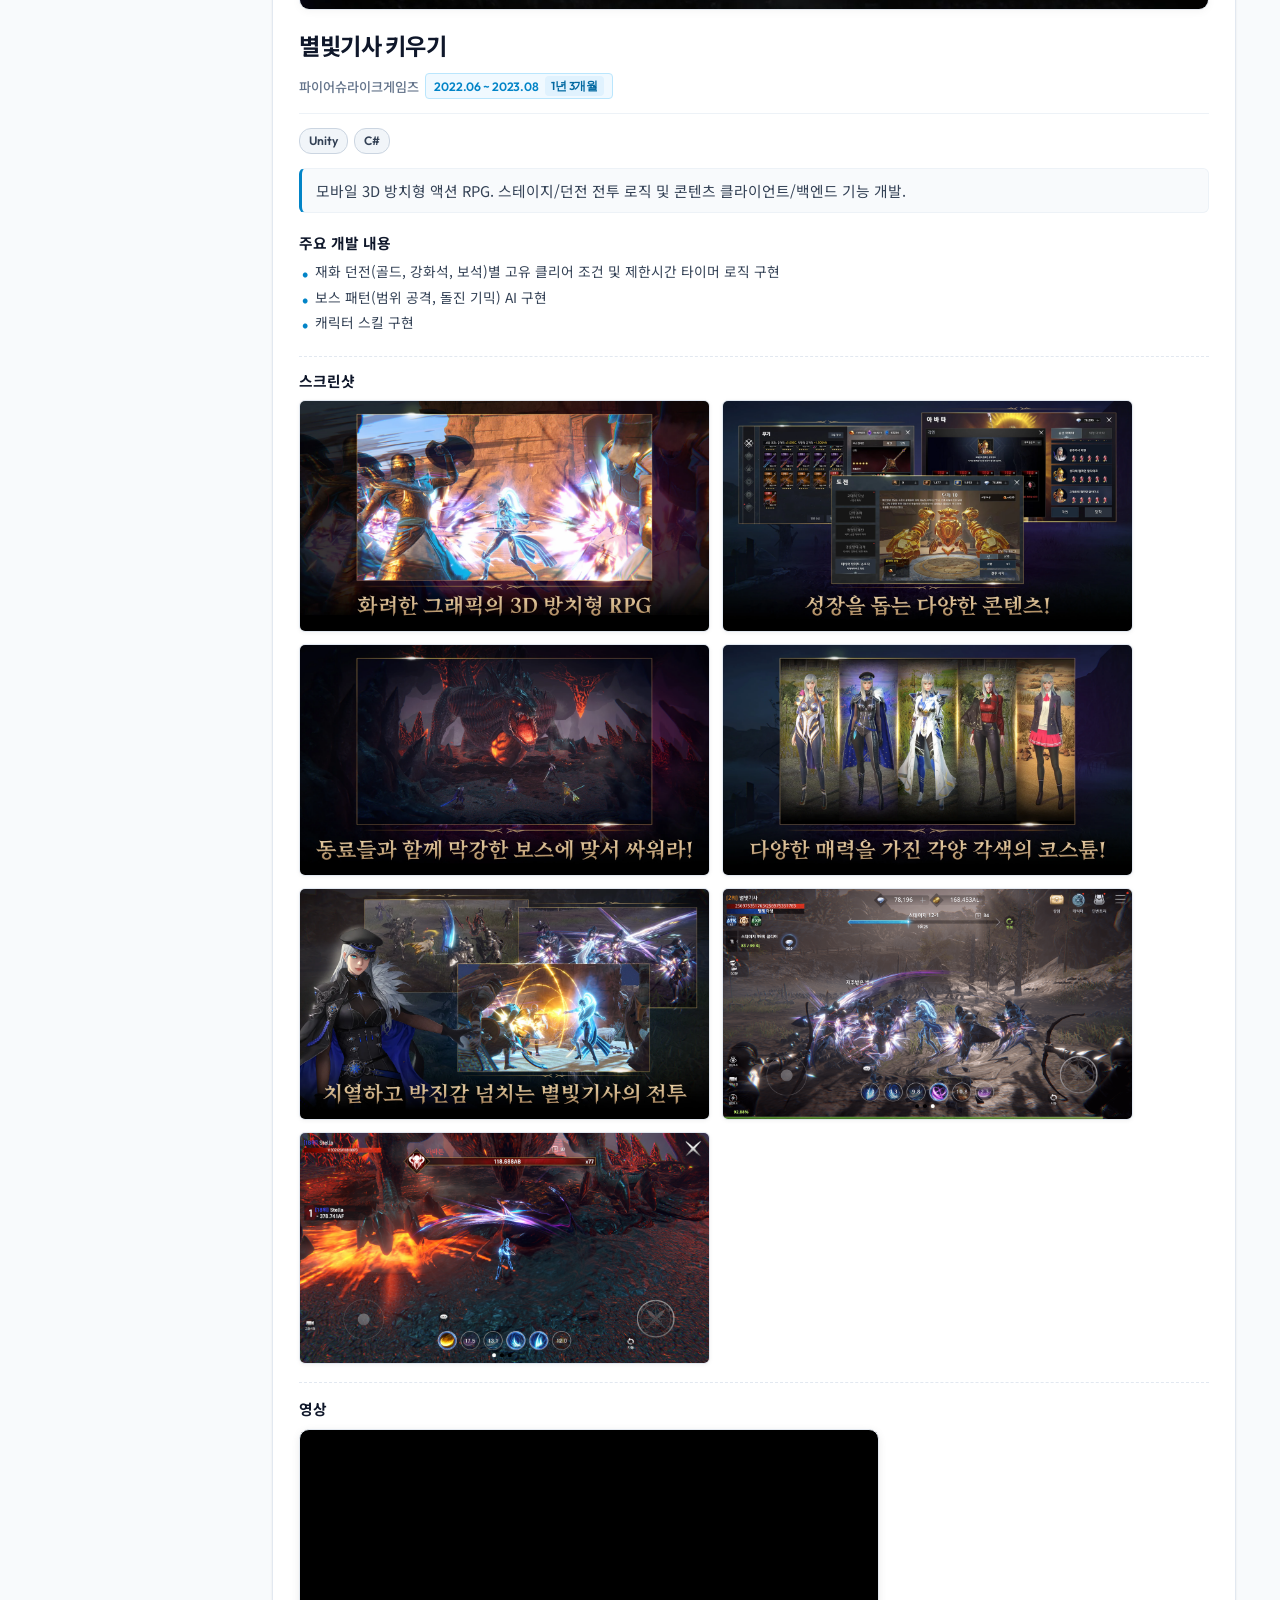
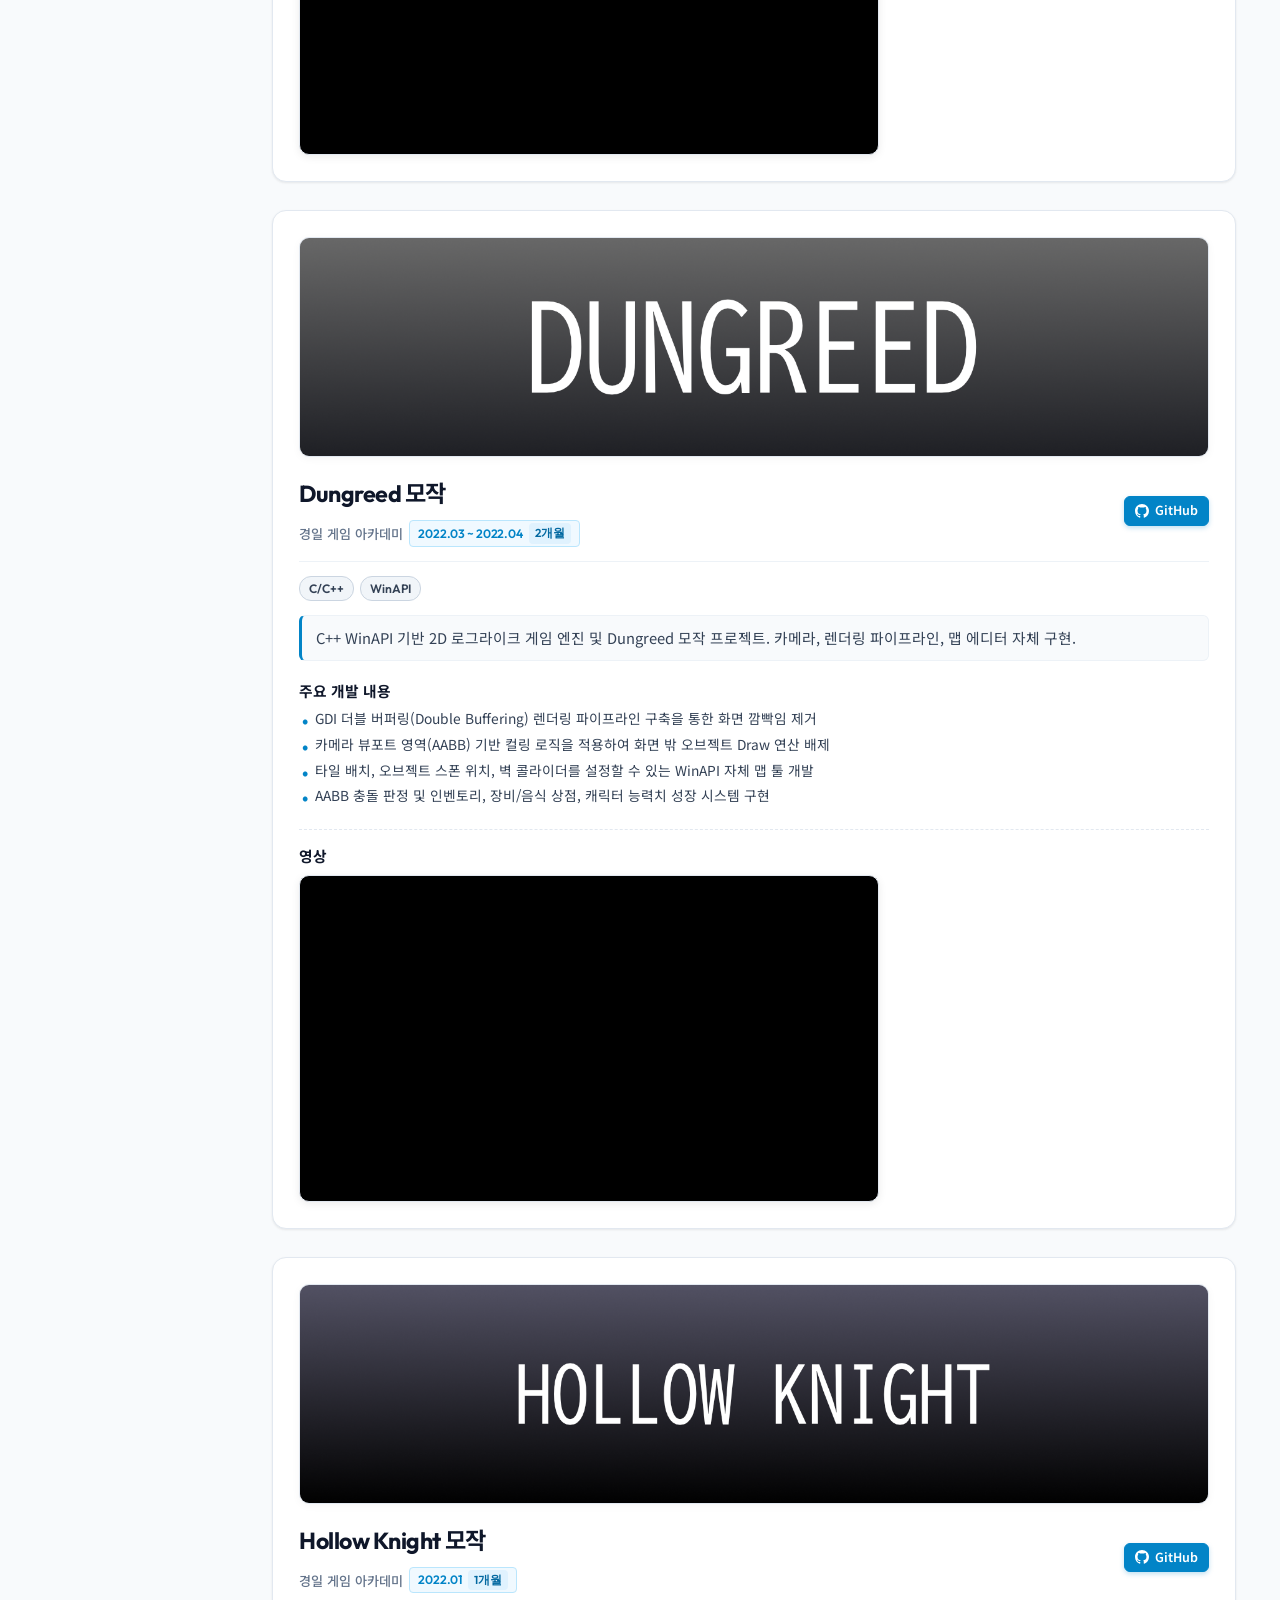
==== commit a5a0666e: "아이콘 제거" ====
--- a/print.html
+++ b/print.html
@@ -92,20 +92,20 @@
 
                 <div class="profile-contact-grid">
                     <div class="contact-item">
-                        <i class="material-icons">cake</i>
+                        <!-- <i class="material-icons">cake</i> -->
                         <strong>생년월일:</strong> <span id="profile-birth-age">1996.11.25</span>
                     </div>
                     <div class="contact-item">
-                        <i class="material-icons">phone</i>
+                        <!-- <i class="material-icons">phone</i> -->
                         <strong>연락처:</strong> <span id="profile-phone">010-8990-4721</span>
                     </div>
                     <div class="contact-item">
-                        <i class="material-icons">email</i>
+                        <!-- <i class="material-icons">email</i> -->
                         <strong>이메일:</strong> <a href="mailto:wjdwlgus96@gmail.com"
                             id="profile-email">wjdwlgus96@gmail.com</a>
                     </div>
                     <div class="contact-item">
-                        <i class="material-icons">place</i>
+                        <!-- <i class="material-icons">place</i> -->
                         <strong>거주지:</strong> <span id="profile-address">서울 성동구 성수동</span>
                     </div>
                     <!-- <div class="contact-item">
@@ -126,7 +126,7 @@
         <section class="section-container" id="experience">
             <div class="section-header">
                 <h2 class="section-title">
-                    <i class="material-icons">work_history</i>
+                    <!-- <i class="material-icons">work_history</i> -->
                     경력
                 </h2>
                 <span class="section-count-badge" id="exp-count-badge"></span>
@@ -141,7 +141,6 @@
         <section class="section-container" id="skills">
             <div class="section-header">
                 <h2 class="section-title">
-                    <i class="material-icons">inventory_2</i>
                     보유 기술 스택
                 </h2>
             </div>
@@ -155,7 +154,6 @@
         <section class="section-container" id="projects">
             <div class="section-header">
                 <h2 class="section-title">
-                    <i class="material-icons">rocket_launch</i>
                     전체 프로젝트 상세
                 </h2>
                 <span class="section-count-badge" id="projects-total-count"></span>
